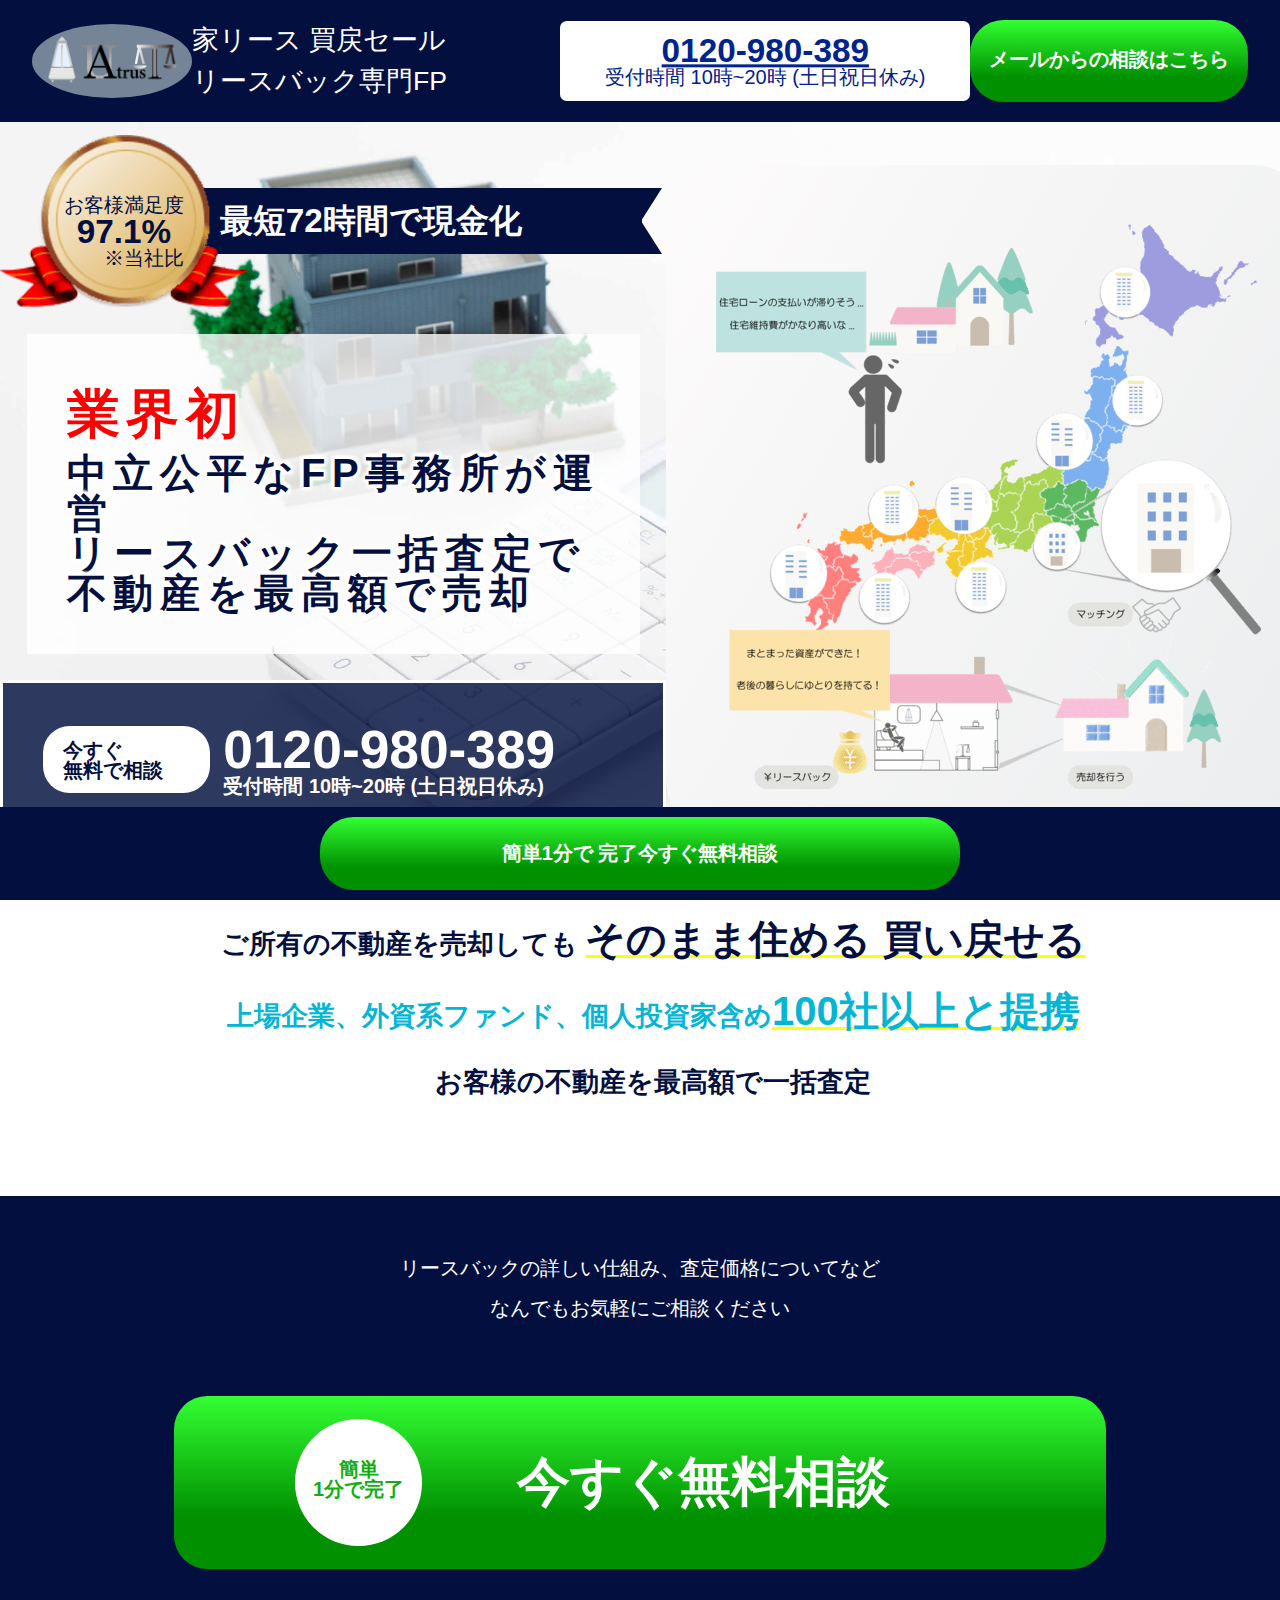
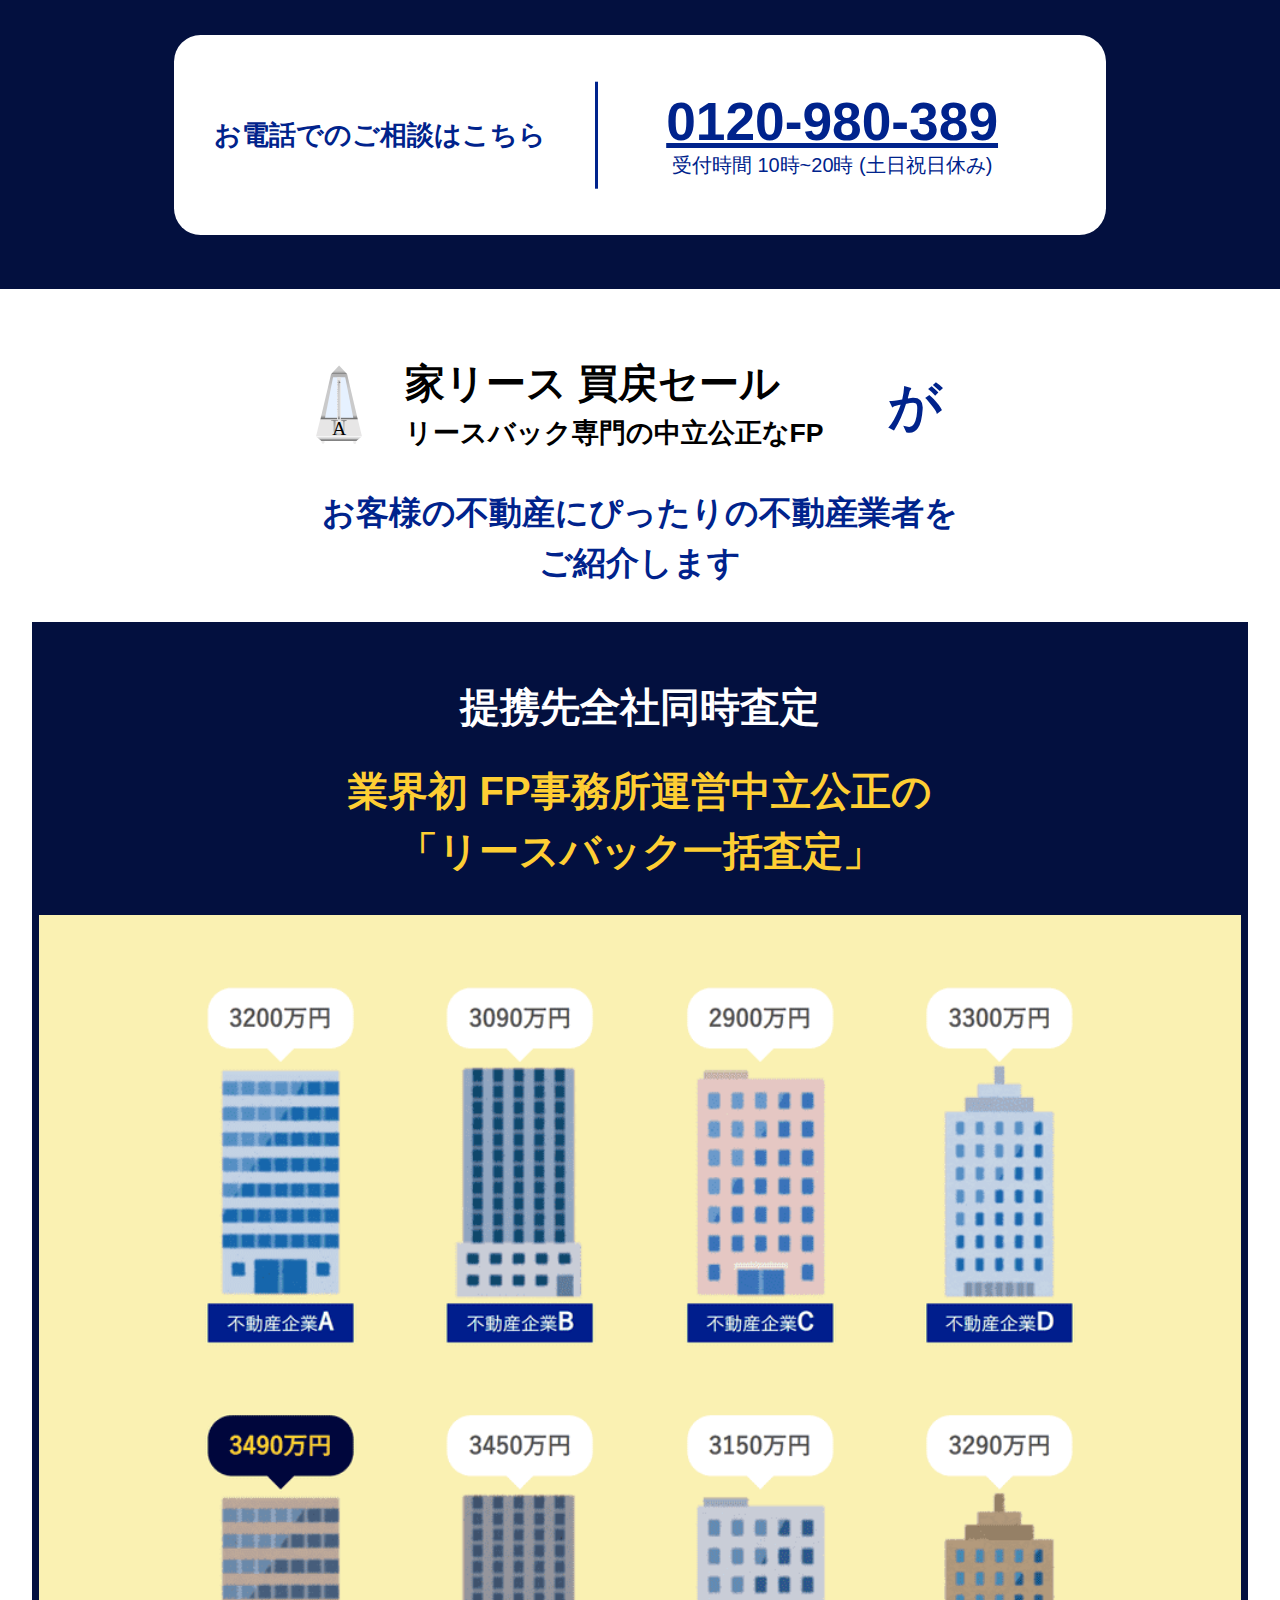
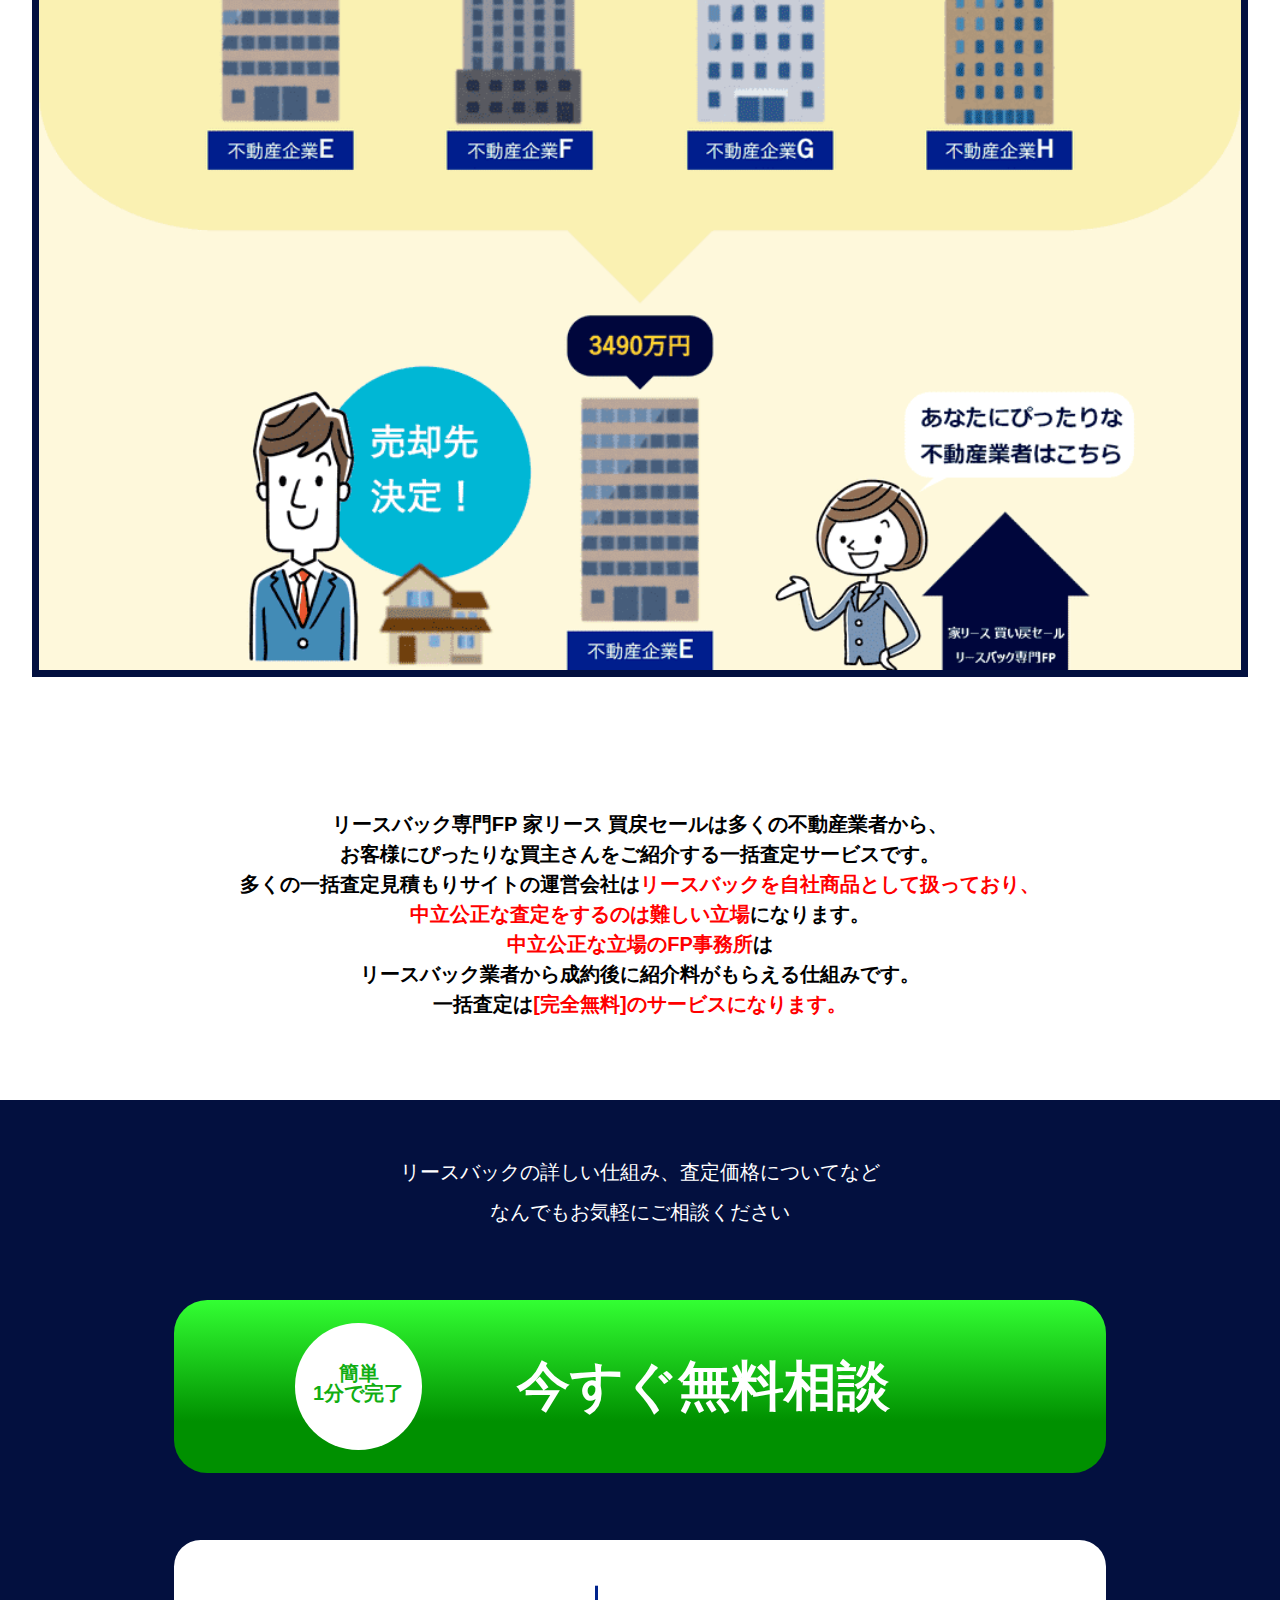
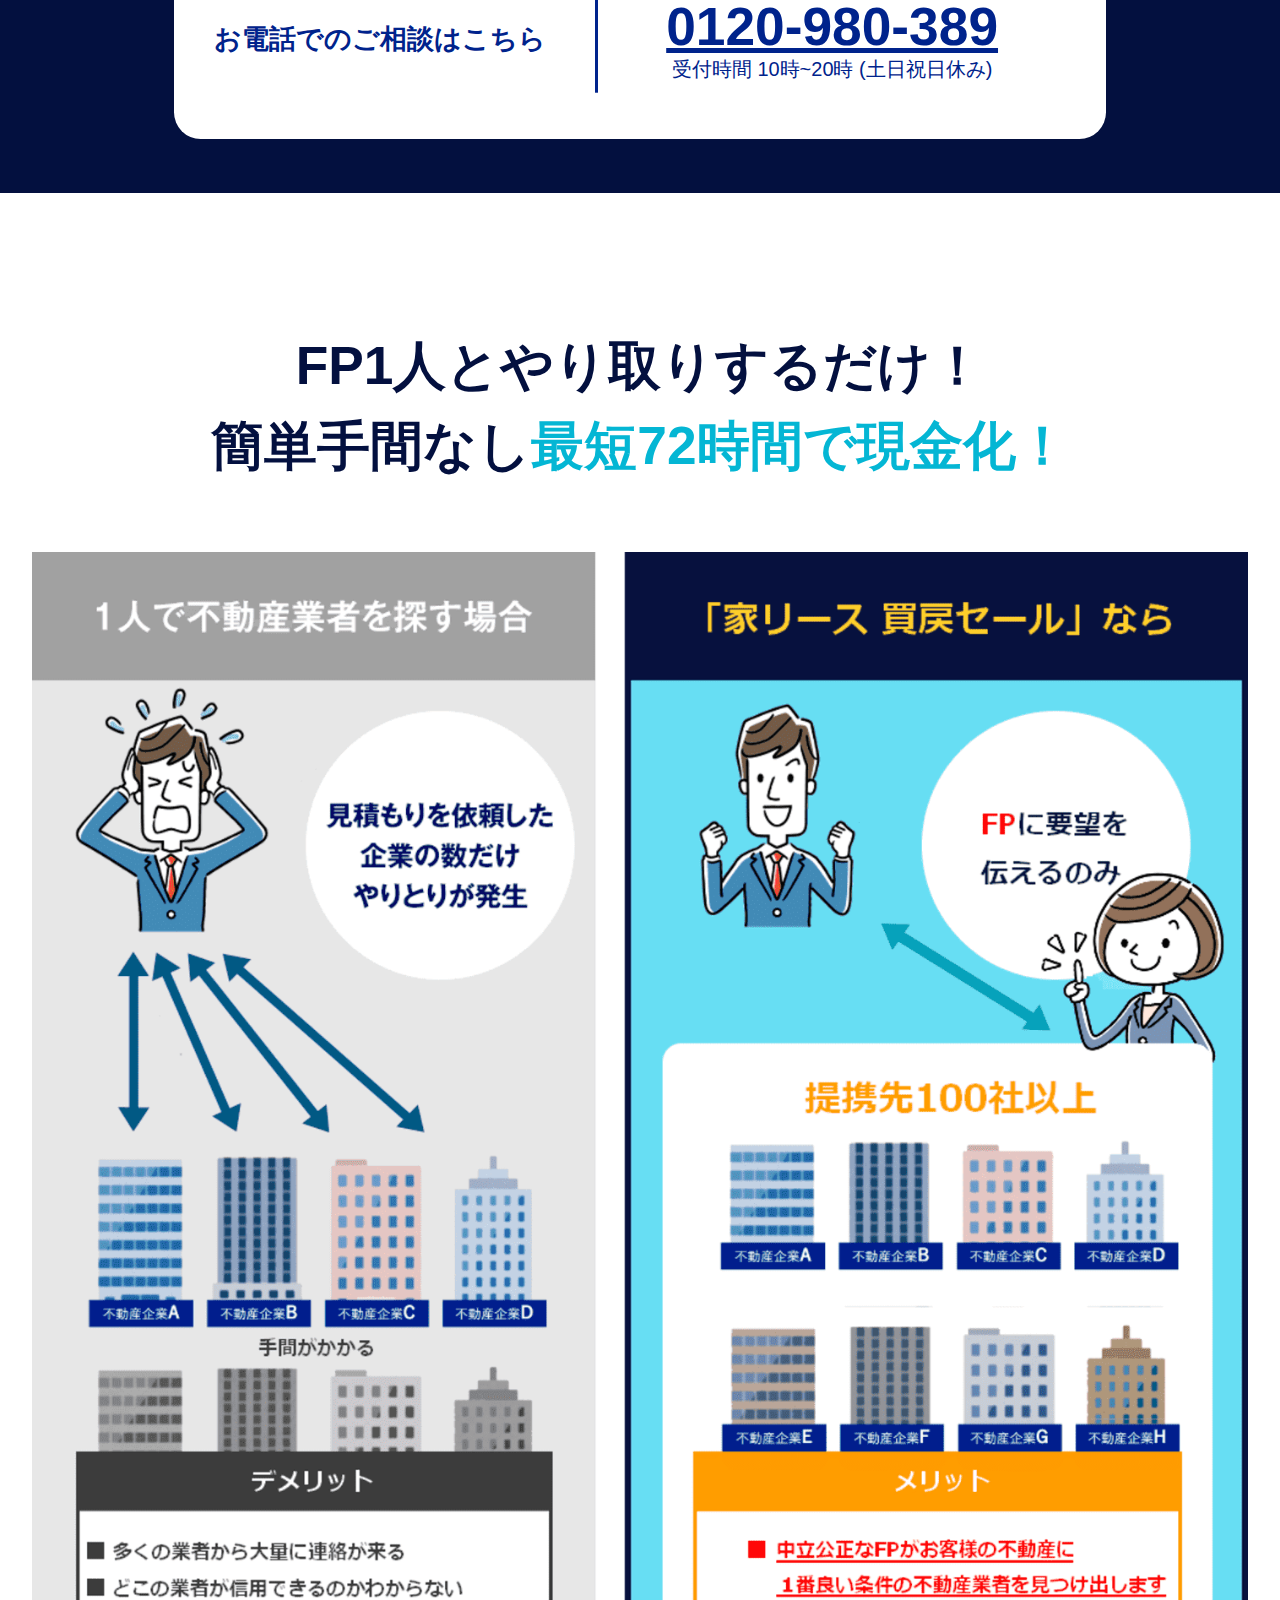
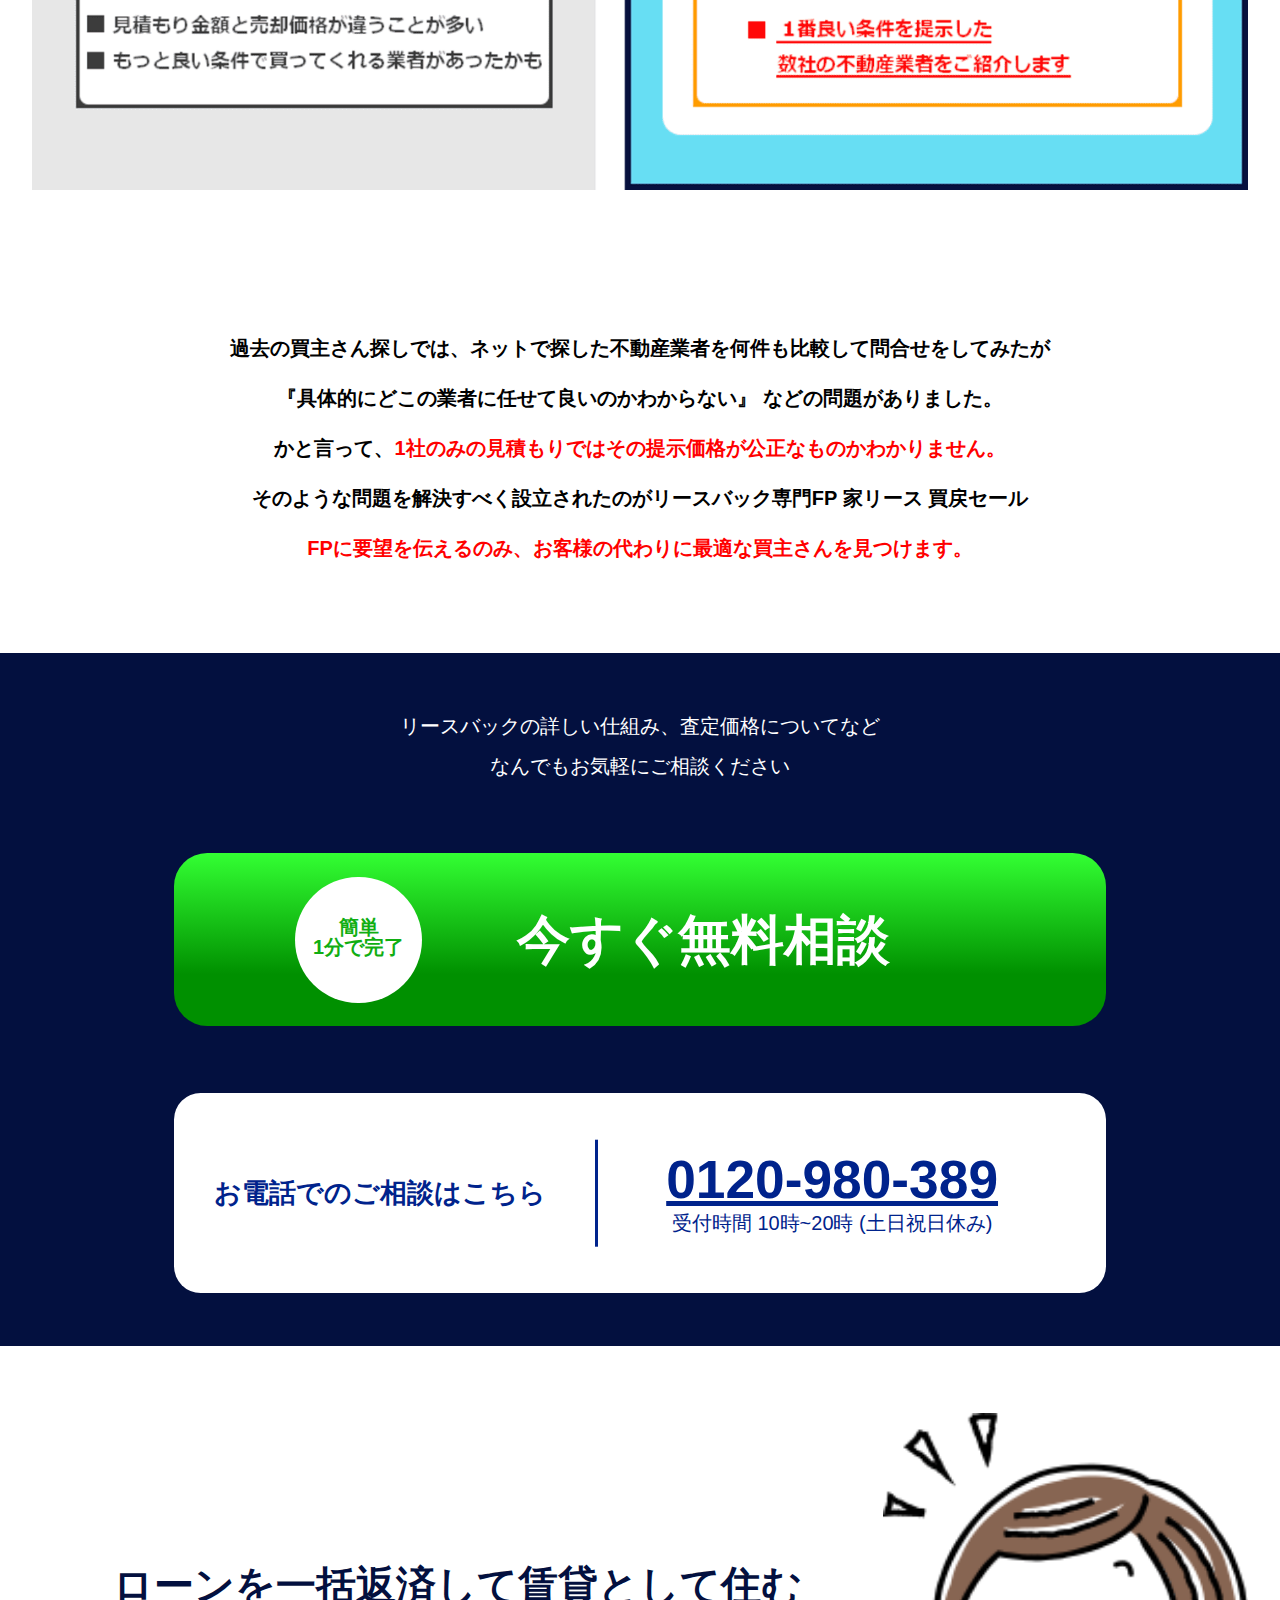
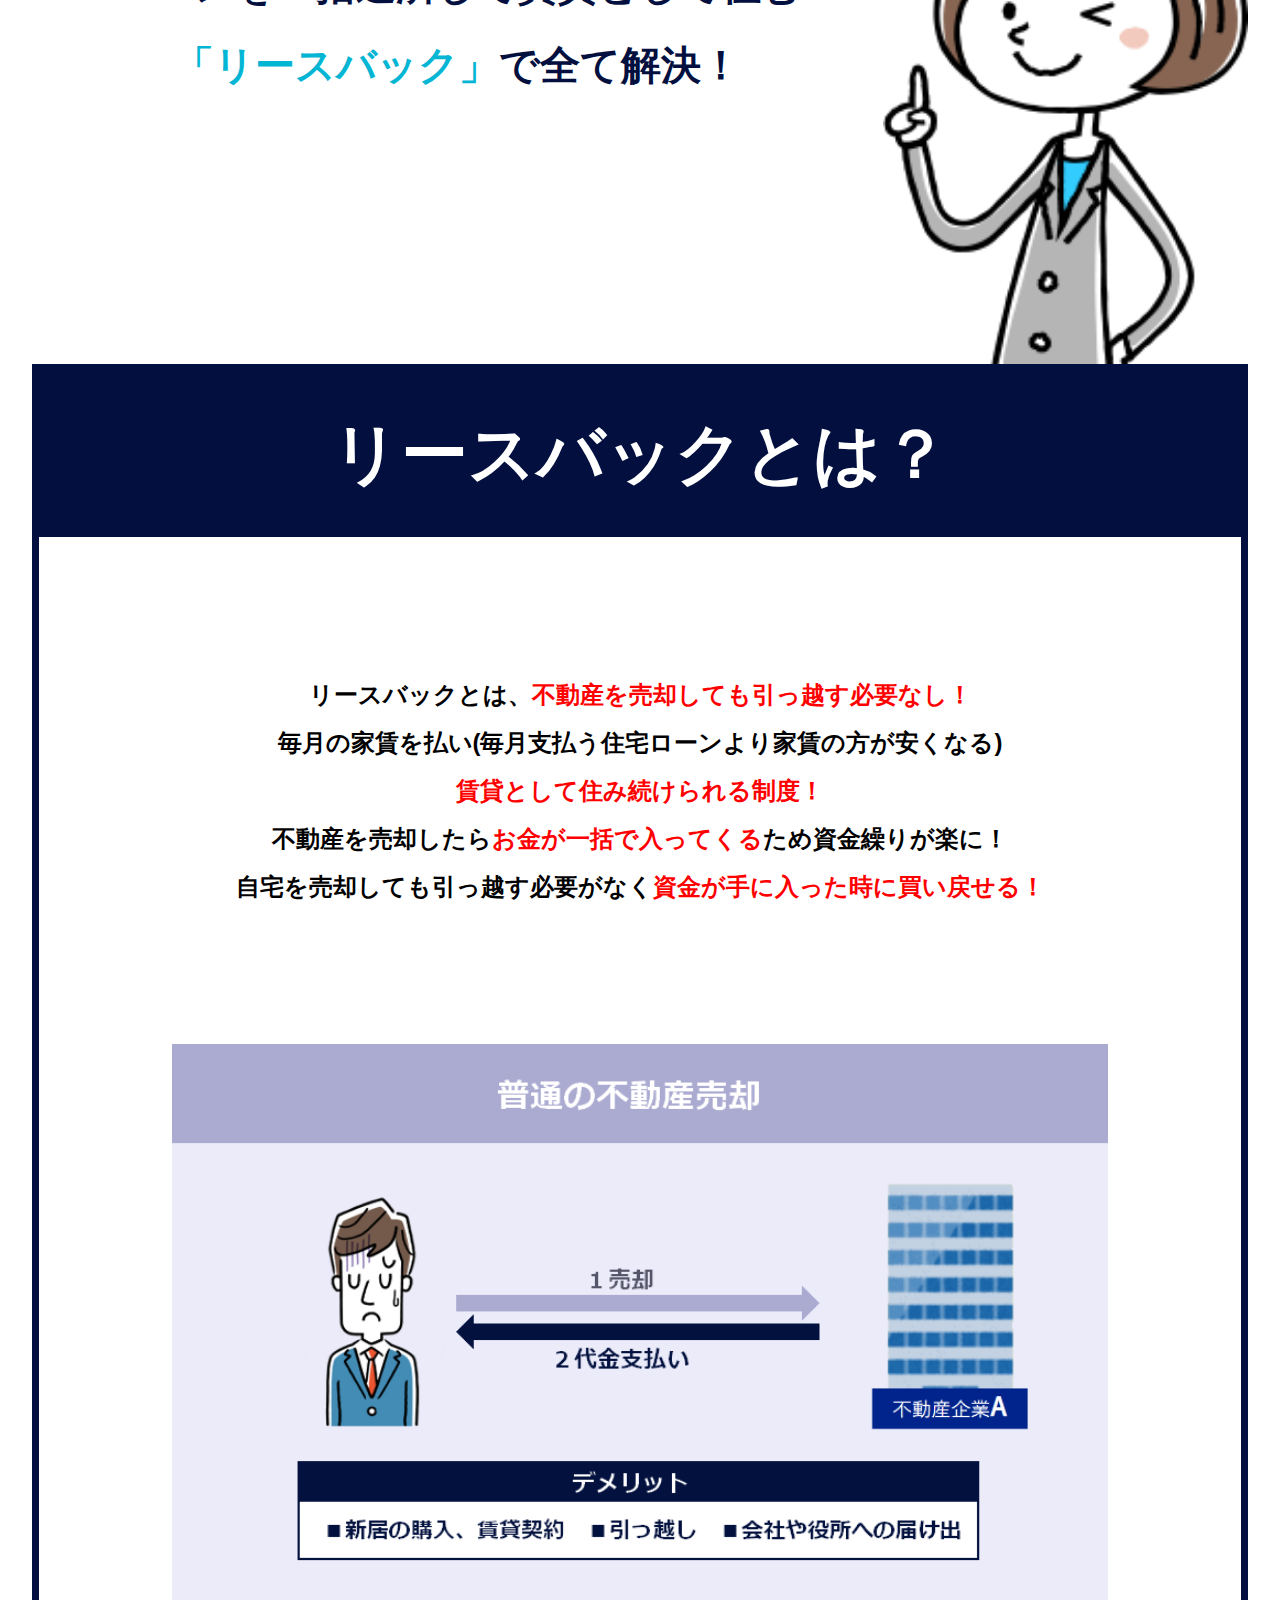
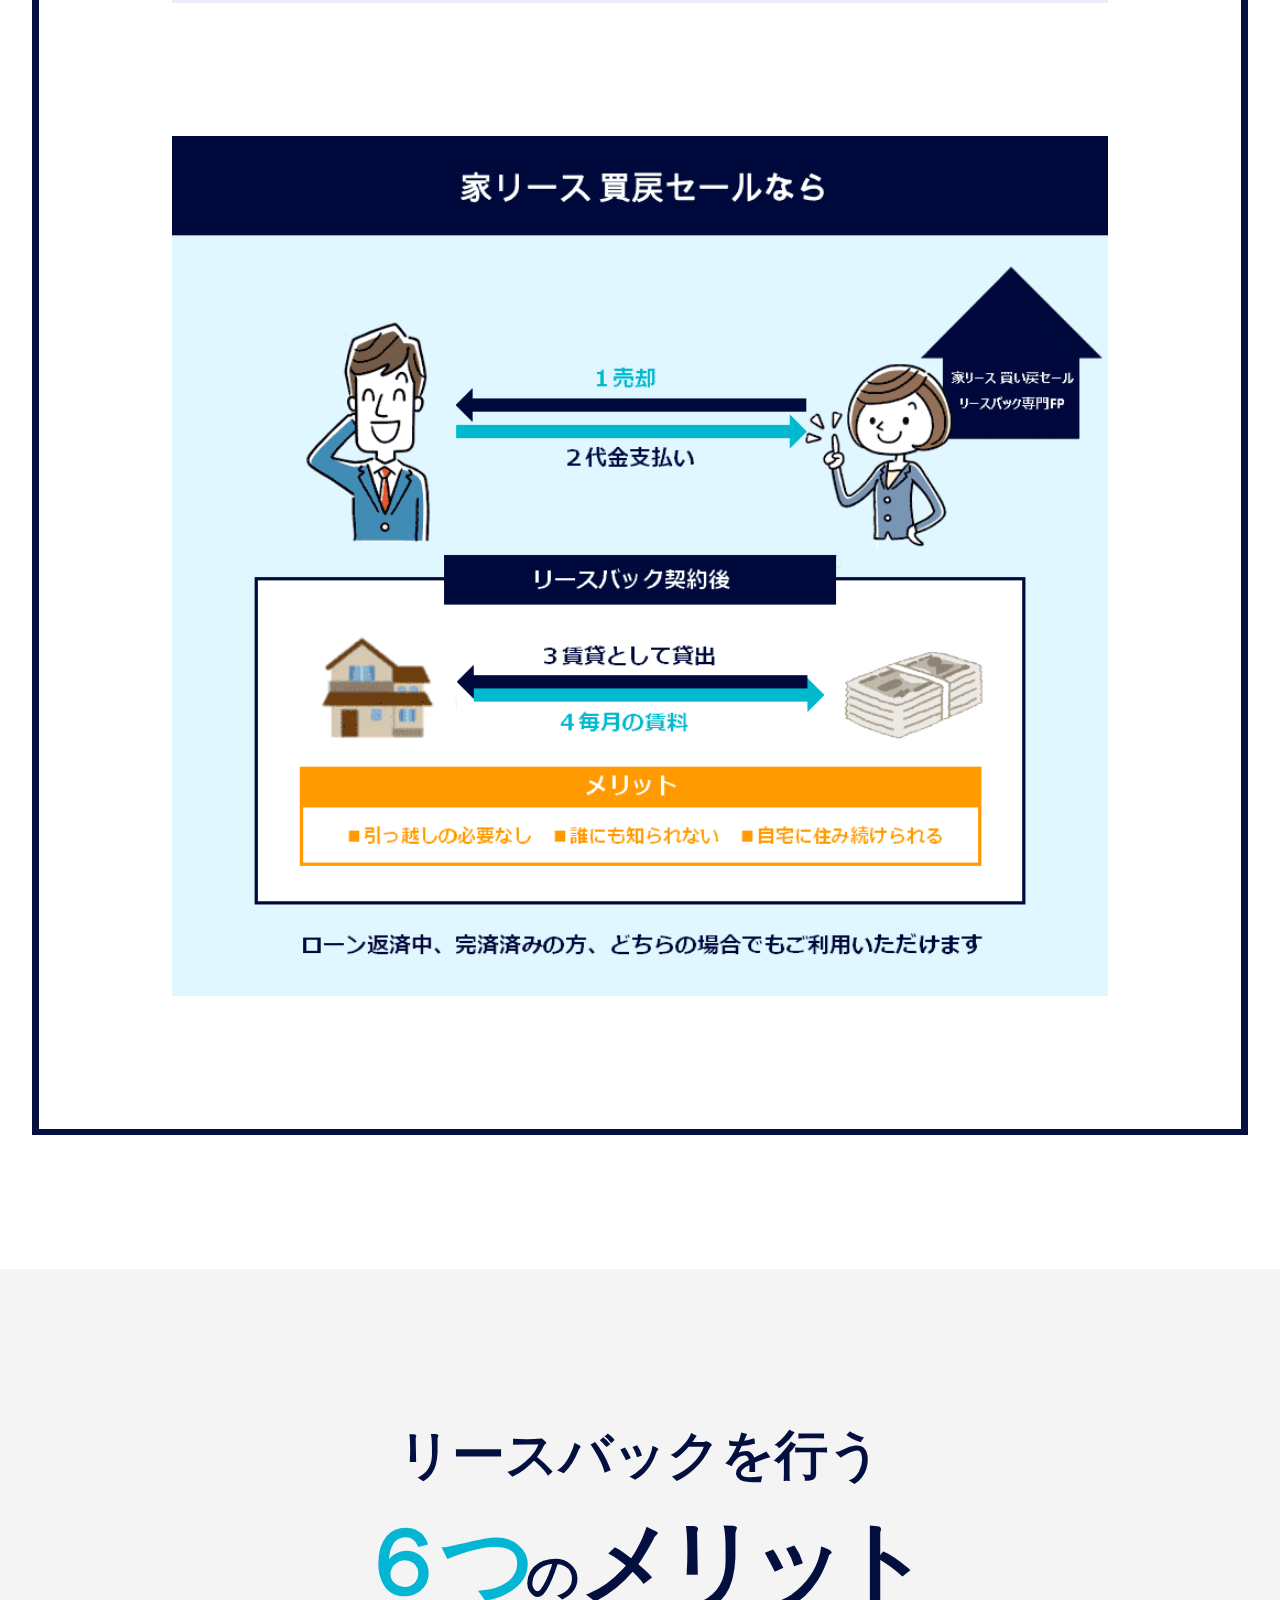
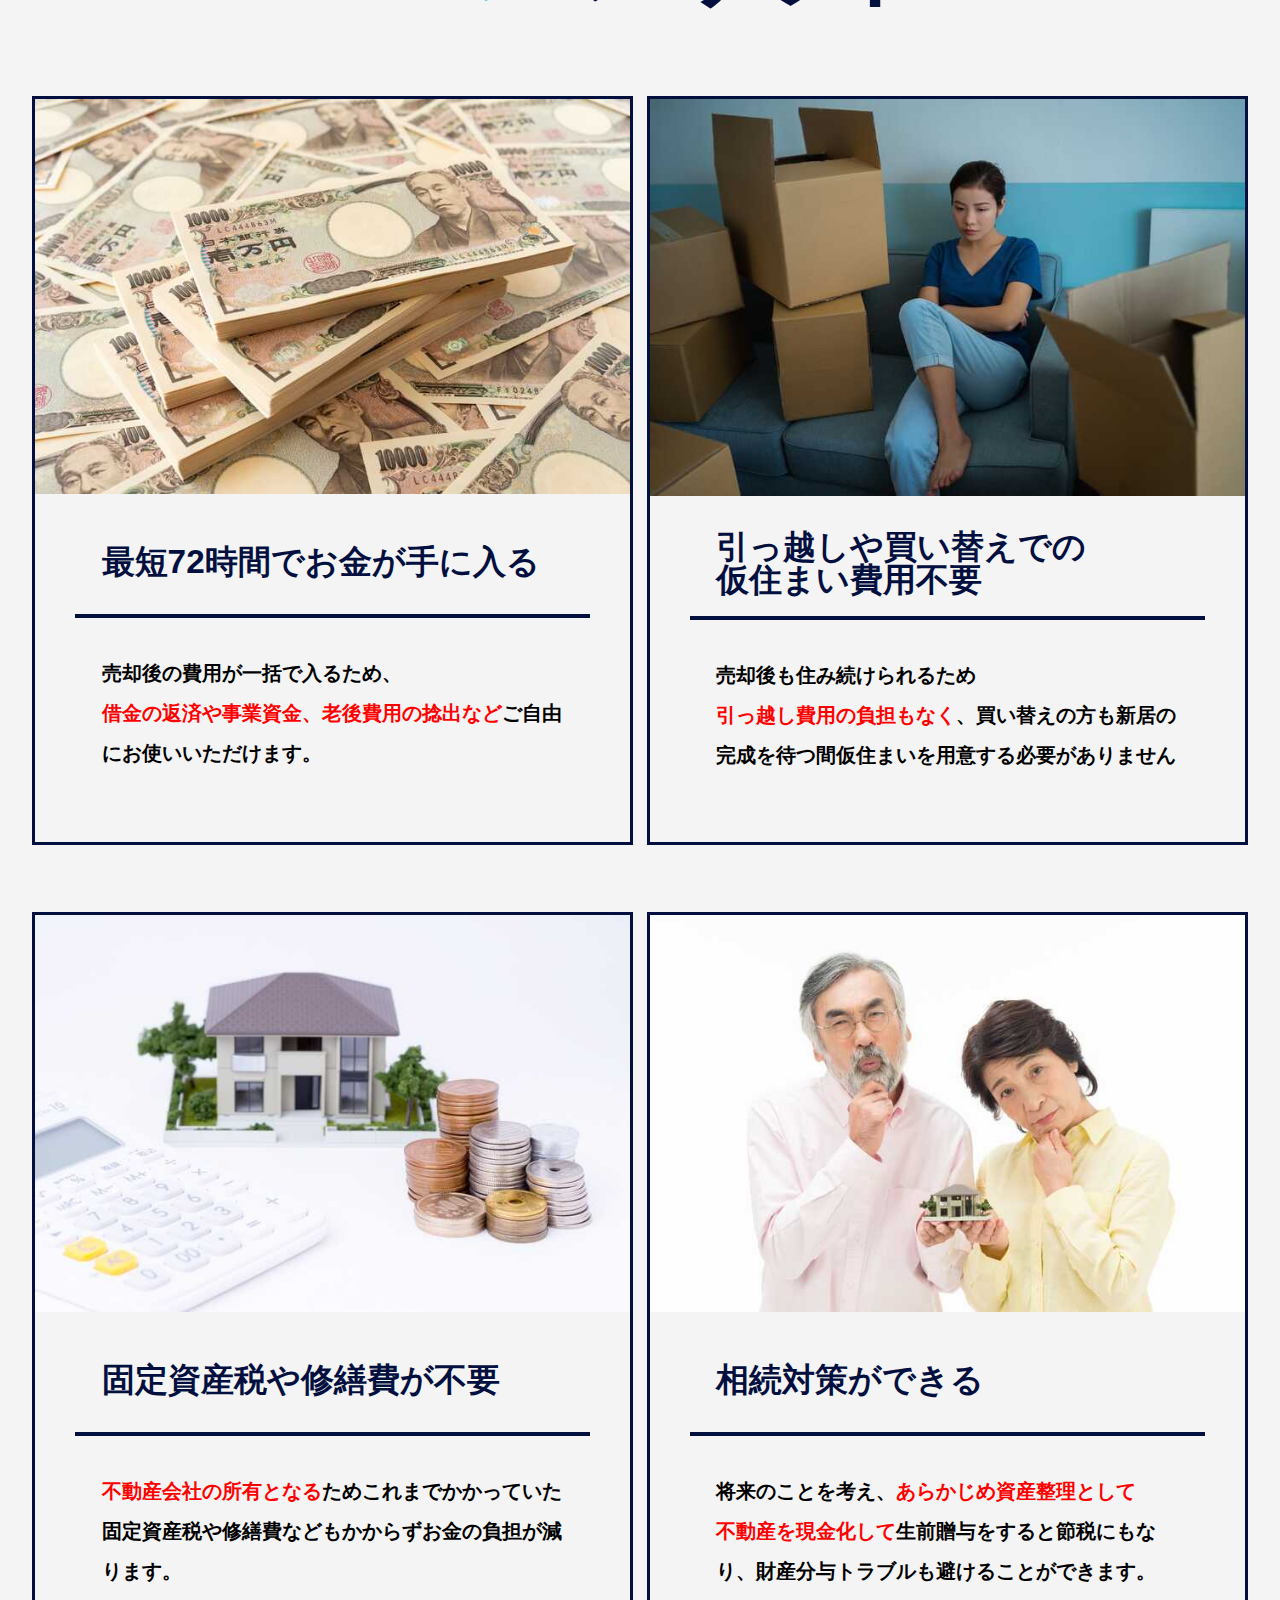
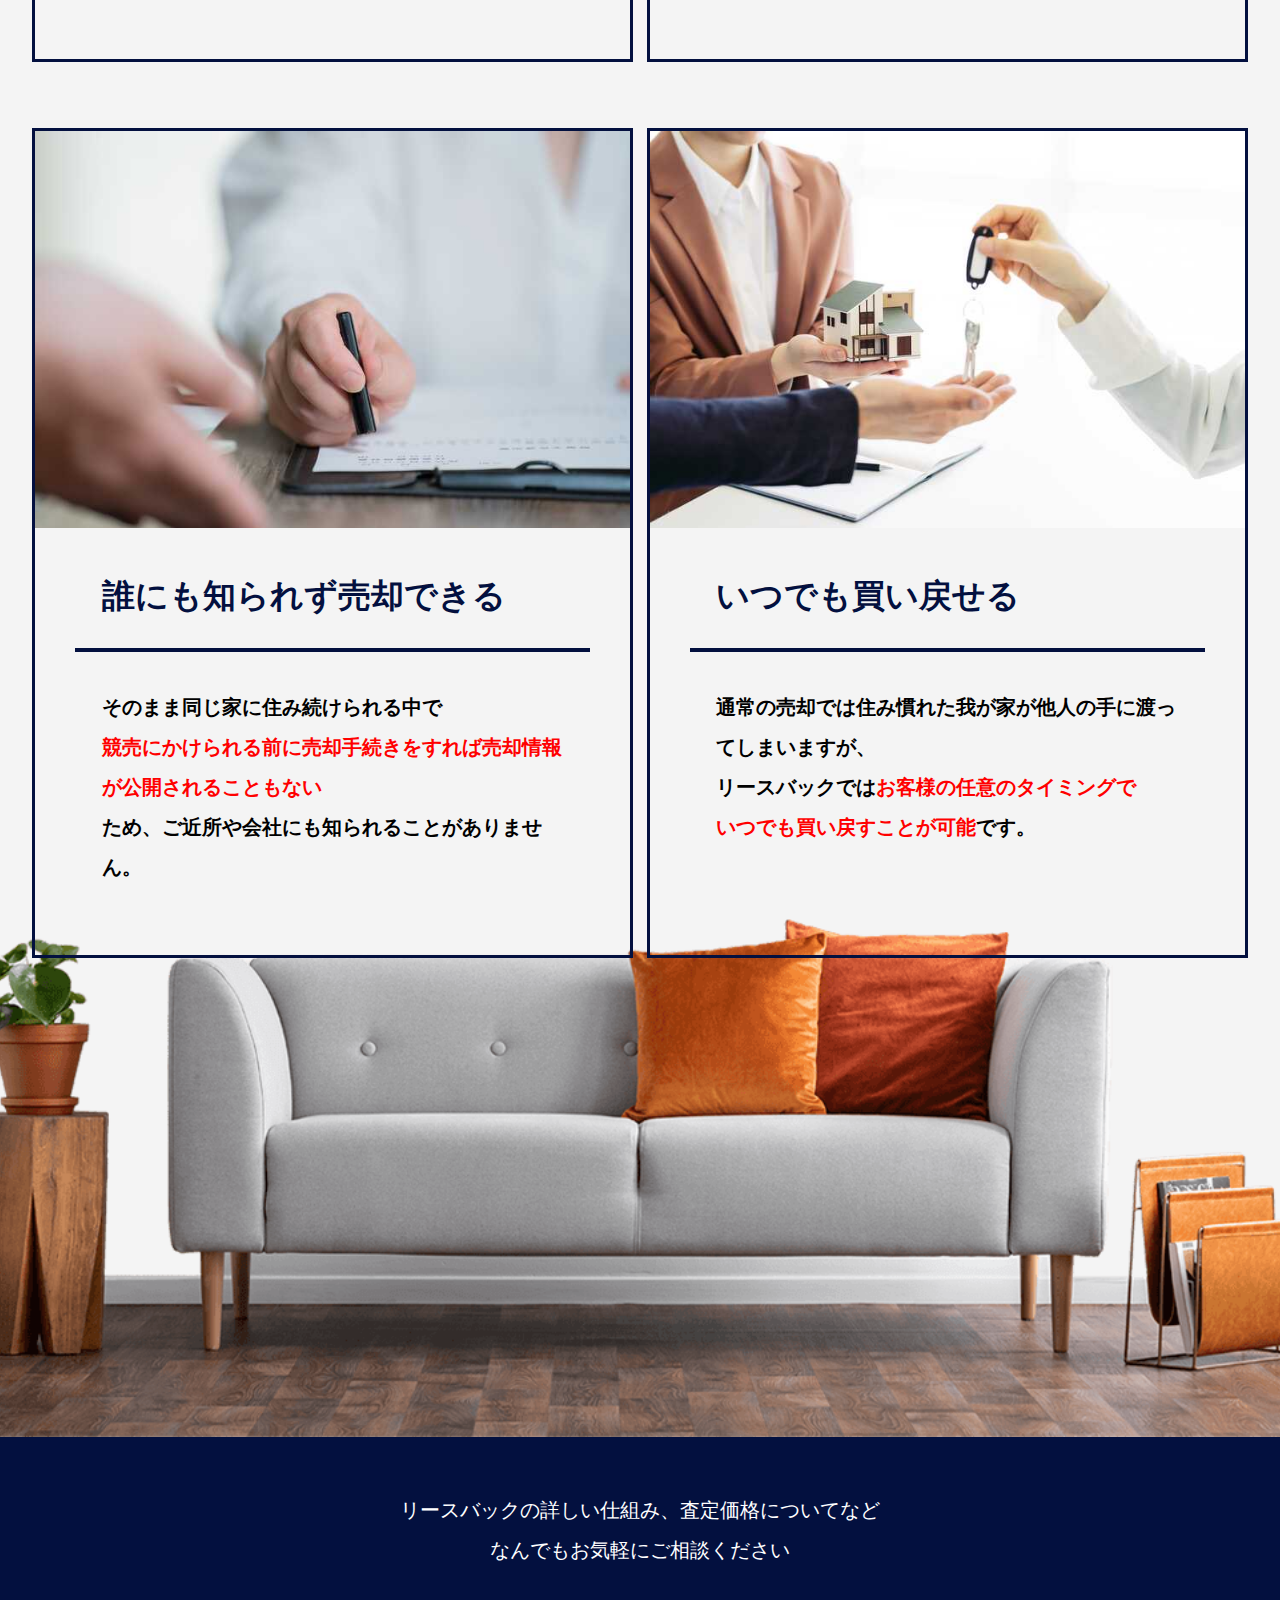
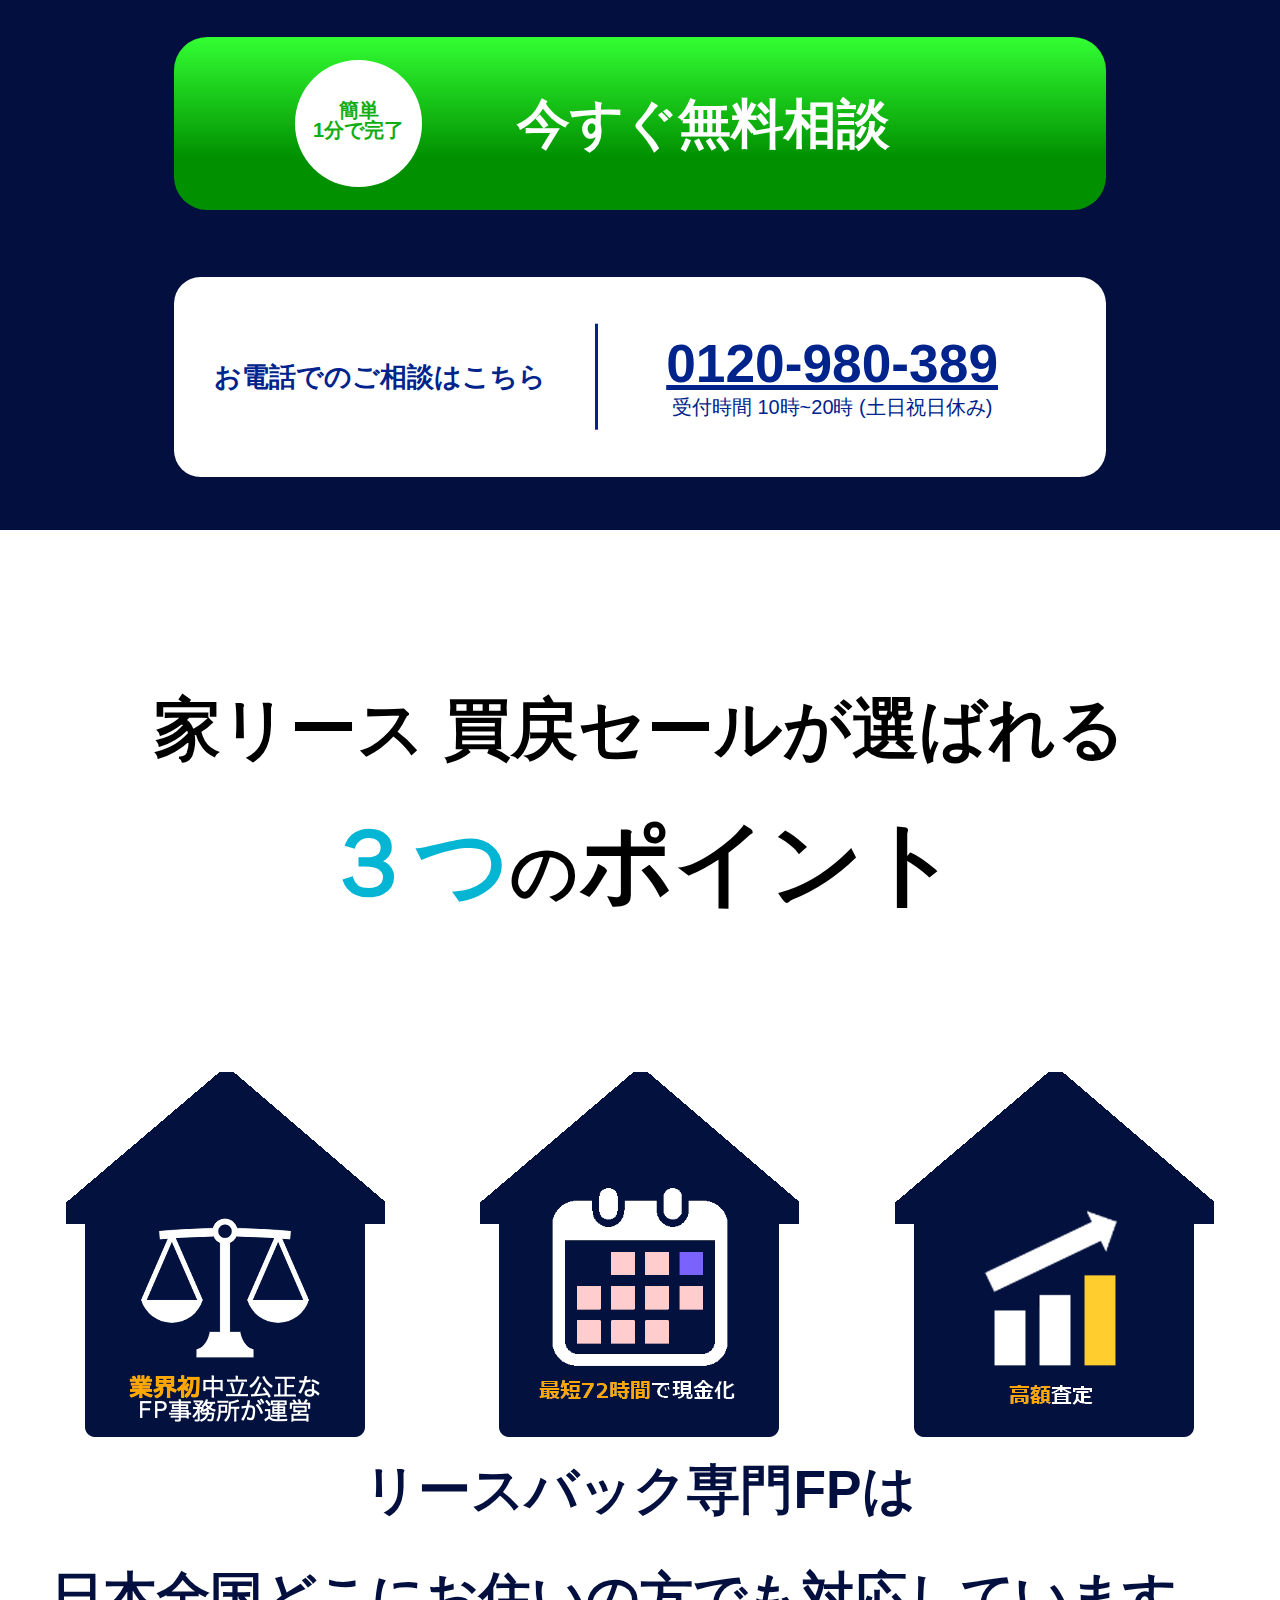
==== index.html @ b70754e3 "no message" ====
<!DOCTYPE html>
<html lang="ja">

<head>
  <meta http-equiv="X-UA-Compatible" content="IE=edge">
  <meta charset="utf-8">
  <meta name="viewport" content="width=device-width, initial-scale=1">
  <title>家リース 買戻セール - リースバック専門FP</title>
  <meta name="description" content="リースバック専門の中立公正なFP、売却してもそのまま住める、買い戻せる。一括査定で不動産を最高額で売却">
  <meta name="keywords" content="リースバック,不動産,買取">
  <meta name="format-detection" content="telephone=no">
  <!-- OGP -->
  <meta property="og:site_name" content="家リース 買戻セール - リースバック専門FP" />
  <meta property="og:description" content="リースバック専門の中立公正なFP、売却してもそのまま住める、買い戻せる。一括査定で不動産を最高額で売却" />
  <meta property="og:title" content="家リース 買戻セール - リースバック専門FP" />
  <meta property="og:type" content="website" />
  <meta property="og:locale" content="ja_JP" />
  <meta property="og:url" content="https://au-trust.co.jp/autrust-lp" />
  <meta property="og:image" content="https://au-trust.co.jp/autrust-lp/img/logo_title.svg" />
  <meta property="og:image:width" content="1200px" />
  <meta property="og:image:height" content="630px" />
  <meta property="fb:app_id" content="">
  <!-- / OGP -->

  <link href="https://fonts.googleapis.com/css?family=Noto+Sans+JP:900" rel="stylesheet">
  <link rel="stylesheet" href="assets/css/reset.css">
  <link rel="stylesheet" href="assets/css/style.css">
  <link rel="icon" href="img/icon.svg">
  <link rel="shortcut icon" href="apple-touch-icon.png">
  <link rel="apple-touch-icon" href="apple-touch-icon.png" sizes="180x180">
  <script src="https://sdk.form.run/js/v2/formrun.js"></script>


  <!-- Google Tag Manager -->
  <!-- Global site tag (gtag.js) - Google Analytics -->
  <!-- Facebook Pixel Code -->
  <!-- LINE Tag Base Code -->
</head>

<body>
  <header class="theme-color-02">
    <div class="header-frame">
      <div class="top-logo fz-20">
        <div class="img a">
          <picture>
            <source media="(max-width: 767px)" srcset="img/icon.svg">
            <img src="img/logo_title.png" alt="ヘッダーのロゴ">
          </picture>
        </div>
        <p class="b">家リース 買戻セール</p>
        <p class="c">リースバック専門FP</p>
      </div>
      <div class="tel fz-30">
        <div>
          <p class="a jost-bold fz-25">0120-980-389</p>
          <p class="b fz-15">受付時間 10時~20時 (土日祝日休み)</p>
        </div>
      </div>
      <div class="cont-btn">
        <a href="#contact"><span class="fz-15">メールからの相談はこちら</span></a>
      </div>
    </div>
  </header>
  <main>
    <div class="sec01-bg">
      <section class="sec01">
        <div class="sec01-title a">
          <div class="sec01-title-emb">
            <p class="a fz-15">お客様満足度<br>
              <span class="jost-bold fz-25">97.1%</span></p>
            <p class="b fz-15">※当社比</p>
          </div>
          <h1 class="theme-color-02 fz-25">最短72時間で現金化</h1>
        </div>
        <div class="b fz-30">
          <p><span class="fz-40">業界初</span><br>中立公平なFP事務所が運営<br>リースバック一括査定で<br>不動産を最高額で売却</p>
        </div>
        <div class="img c">
          <img src="img/main_image.png" alt="画像1">
        </div>
        <div class="sec01-tel d">
          <p class="a fz-15">今すぐ<br>無料で相談</p>
          <p class="b jost-bold fz-40">0120-980-389</p>
          <p class="c fz-15">受付時間 10時~20時 (土日祝日休み)</p>
        </div>
      </section>
    </div>
    <!--セクションの繰り返し-->
    <section class="sec02">
      <div class="sec02-cont-01 fz-20">
        <p>ご所有の不動産を売却しても <span>そのまま住める 買い戻せる</span></p>
        <p>上場企業、外資系ファンド、個人投資家含め<span>100社以上と提携</span></p>
        <p>お客様の不動産を最高額で一括査定</p>
      </div>
      <div class="theme-color-02 sec02-cont-02 fz-15">
        <p>リースバックの詳しい仕組み、査定価格についてなど<br>なんでもお気軽にご相談ください</p>
        <div>
          <a href="#contact"><span class="fz-15">簡単<br>1分で完了</span><span class="fz-40">今すぐ無料相談</span></a>
        </div>
        <div class="sec02-tel">
          <p class="a fz-20">お電話での<span>ご相談はこちら</span></p>
          <p class="b jost-bold fz-40">0120-980-389</p>
          <p class="c fz-15">受付時間 10時~20時 (土日祝日休み)</p>
        </div>
      </div>
      <div class="sec02-cont-03">
        <h2>
          <img class="middle_logo a" src="img/icon.svg" alt="autrustロゴ">

          <span class="b fz-30">家リース 買戻セール</span>
          <span class="c fz-20">リースバック専門の中立公正なFP</span><span class="d fz-40">が</span>
        </h2>
        <p class="fz-25">お客様の不動産にぴったりの不動産業者を<br>ご紹介します</p>
        <div class="sec02-cont-03-compe fz-30">
          <h3>提携先全社同時査定</h3>
          <p>業界初 FP事務所運営中立公正の<br>「リースバック一括査定」</p>
          <img src="img/compe.png" alt="">
        </div>
        <div class="sec02-cont-03-end">
          <p class="fz-15">
            リースバック専門FP 家リース 買戻セールは<span>多くの不動産業者から、</span><br>
            お客様にぴったりな買主さんをご紹介する一括査定サービスです。<br>
            多くの一括査定見積もりサイトの運営会社は<span class="red">リースバックを自社商品として扱っており、</span><br>
            <span class="red">中立公正な査定をするのは難しい立場</span>になります。<br>
            <span class="red">中立公正な立場のFP事務所</span>は<br>リースバック業者から成約後に紹介料がもらえる仕組みです。<br>
            一括査定は<span class="red">[完全無料]のサービスになります。</span></p>
        </div>
        <div class="theme-color-02 sec02-cont-02 fz-15">
          <p>リースバックの詳しい仕組み、査定価格についてなど<br>なんでもお気軽にご相談ください</p>
          <div>
            <a href="#contact">
              <span class="fz-15">簡単<br>1分で完了</span><span class="fz-40">今すぐ無料相談</span>
            </a>
          </div>
          <div class="sec02-tel">
            <p class="a fz-20">お電話での<span>ご相談はこちら</span></p>
            <p class="b jost-bold fz-40">0120-980-389</p>
            <p class="c fz-15">受付時間 10時~20時 (土日祝日休み)</p>
          </div>
        </div>
      </div>
    </section>
    <!--繰り返しここまで-->
    <section class="sec03">
      <div>
        <h2 class="sec03-title">FP1人とやり取りするだけ！<br>
          簡単手間なし<span>最短72時間で現金化！</span></h2>
        <img src="img/concierge.png" alt="">
        <div class="sec03-cont-01-end">
          <p>過去の買主さん探しでは、ネットで探した不動産業者を何件も比較して<span>問合せをしてみたが</span><br>
            <span>『具体的にどこの業者に任せて良いのかわからない』</span>
            <span>などの問題がありました。</span></p>
          <p>かと言って、<span class="red">1社のみの見積もりでは</span><span class="red">その提示価格が公正なものかわかりません。</span></p>
          <p>そのような問題を解決すべく設立されたのが<span>リースバック専門FP 家リース 買戻セール</span><br>
            <span class="red">FPに要望を伝えるのみ、</span><span class="red">お客様の代わりに最適な買主さんを見つけます。</span></p>
        </div>
      </div>
      <div class="theme-color-02 sec02-cont-02 fz-15">
        <p>リースバックの詳しい仕組み、査定価格についてなど<br>なんでもお気軽にご相談ください</p>
        <div>
          <a href="#contact"><span class="fz-15">簡単<br>1分で完了</span><span class="fz-40">今すぐ無料相談</span></a>
        </div>
        <div class="sec02-tel">
          <p class="a fz-20">お電話での<span>ご相談はこちら</span></p>
          <p class="b jost-bold fz-40">0120-980-389</p>
          <p class="c fz-15">受付時間 10時~20時 (土日祝日休み)</p>
        </div>
      </div>
    </section>
    <section class="sec04">
      <div class="sec04-cont-01">
        <h2 class="sec04-title fz-30">ローンを一括返済して<span>賃貸として住む</span><br><span
            class="blue">「リースバック」</span><span>で全て解決！</span>
        </h2><img src="img/kaiketsu_title_woman.png" alt="">
      </div>
      <div class="sec04-cont-02">
        <h2>リースバックとは？</h2>
        <div>
          <p>リースバックとは、<span class="red">不動産を売却しても引っ越す必要なし！</span></p>
          <p>毎月の家賃を払い<span>(毎月支払う住宅ローンより家賃の方が安くなる)</span><br><span class="red">賃貸として住み続けられる制度！</span></p>
          <p>不動産を売却したら<span class="red">お金が一括で入ってくる</span><span>ため資金繰りが楽に！</span></p>
          <p>自宅を売却しても引っ越す必要がなく<span class="red">資金が手に入った時に買い戻せる！</span></p>
          <img src="img/model_demerit.png" alt="">
          <img src="img/model_merit.png" alt="">
        </div>
      </div>
      <div class="sec04-cont-03">
        <h2>リースバックを行う<br>
          <span>６つ</span>の<span>メリット</span></h2>
        <div class="sec04-cont-03-list">
          <div>
            <img src="img/merit01.jpg" alt="">
            <h3>最短72時間で<span>お金が手に入る</span></h3>
            <p class="fz-15">売却後の費用が一括で入るため、<span>借金の返済や事業資金、</span><span>老後費用の捻出など</span>ご自由にお使いいただけます。</p>
          </div>
          <div>
            <img src="img/merit02.jpg" alt="">
            <h3>引っ越しや買い替えでの<br>仮住まい費用不要</h3>
            <p class="fz-15">売却後も住み続けられるため<span>引っ越し費用の負担もなく</span>、買い替えの方も新居の完成を待つ間仮住まいを用意する必要がありません</p>
          </div>
          <div>
            <img src="img/merit03.jpg" alt="">
            <h3>固定資産税や修繕費が不要</h3>
            <p class="fz-15"><span>不動産会社の所有となる</span>ためこれまでかかっていた固定資産税や修繕費などもかからずお金の負担が減ります。</p>
          </div>
          <div>
            <img src="img/merit04.jpg" alt="">
            <h3>相続対策ができる</h3>
            <p class="fz-15">将来のことを考え、<span>あらかじめ資産整理として</span><span>不動産を現金化して</span>生前贈与をすると節税にもなり、財産分与トラブルも避けることができます。
            </p>
          </div>
          <div>
            <img src="img/merit05.jpg" alt="">
            <h3>誰にも知られず売却できる</h3>
            <p class="fz-15">そのまま同じ家に住み続けられる中で<span>競売にかけられる前に売却手続きをすれば売却情報が公開されることもない</span>ため、ご近所や会社にも知られることがありません。
            </p>
          </div>
          <div>
            <img src="img/merit06.jpg" alt="">
            <h3>いつでも買い戻せる</h3>
            <p class="fz-15">
              通常の売却では住み慣れた我が家が他人の手に渡ってしまいますが、<br>リースバックでは<span>お客様の任意のタイミングで</span><span>いつでも買い戻すことが可能</span>です。</p>
          </div>
        </div>
      </div>
      <div class="theme-color-02 sec02-cont-02 fz-15">
        <p>リースバックの詳しい仕組み、査定価格についてなど<br>なんでもお気軽にご相談ください</p>
        <div>
          <a href="#contact"><span class="fz-15">簡単<br>1分で完了</span><span class="fz-40">今すぐ無料相談</span></a>
        </div>
        <div class="sec02-tel">
          <p class="a fz-20">お電話での<span>ご相談はこちら</span></p>
          <p class="b jost-bold fz-40">0120-980-389</p>
          <p class="c fz-15">受付時間 10時~20時 (土日祝日休み)</p>
        </div>
      </div>
    </section>
    <section class="sec05">
      <div class="sec05-cont-01">
        <h2>家リース 買戻セールが選ばれる<br><span>３つ</span>の<span>ポイント</span></h2>
        <div class="sec05-cont-01-point">
          <img src="img/point01.png" alt="">
          <img src="img/point02.png" alt="">
          <img src="img/point03.png" alt="">
        </div>
        <div class="sec05-cont-01-p">
          <p>リースバック専門FPは<span>日本全国どこにお住いの方でも対応しています。</span><br>
            また、最短72時間で高額現金化が可能のため、<br>
            借金の取り立てに困っている<br>
            といった場合にもご利用いただけます。</p>
        </div>
      </div>
      <div class="sec05-cont-02">
        <h2>お客様のお声</h2>
        <div>
          <div class="sec05-cont-02-customer">
            <div>
              <p>40代</p>
              <p>女性</p>
              <p>ローンの返済</p>
              <p>資金調達</p>
            </div>
            <div>
              <img class="a" src="img/customer-01.png" alt="お客様の写真①">
              <a class="b" href="assets/pdf/お客様のお声①.pdf"><img class="a" src="img/customer01.png" alt="お客様のお声pdf①"></a>
              <p class="c">住宅ローンを滞納してしまい、債権者から任意売却を進められました。
                しかし子供が高校卒業するまでは、引越ししたくないので、どうしたらいいのか途方に暮れていました。
                しかしＡＵトラストさんが相談に乗ってくださったおかげで、
                とてもスムーズに問題を解決することができました。</p>
            </div>
          </div>
          <div class="sec05-cont-02-customer">
            <div>
              <p>50代</p>
              <p>男性</p>
              <p>ローンの返済</p>
            </div>
            <div>
              <img class="a" src="img/customer-02.png" alt="お客様の写真②">
              <a class="b" href="assets/pdf/お客様のお声②.pdf"><img class="a" src="img/customer02.png" alt="お客様のお声pdf②"></a>
              <p class="c">
                困っている所、助けて頂き本当に助かりました<br>親切に対応して頂き、話もわかりやすく<br>とどこおりなく任意売却完了を迎える事が出来ました。加藤さんには、本当に感謝しております。大変、お世話になりました。ありがとうございました。
              </p>
            </div>
          </div>
          <div class="sec05-cont-02-customer">
            <div>
              <p>50代</p>
              <p>男性</p>
              <p>資金調達</p>
            </div>
            <div>
              <img class="a" src="img/customer-03.png" alt="お客様の写真③">
              <a class="b" href="assets/pdf/お客様のお声③.pdf"><img class="a" src="img/customer03.png" alt="お客様のお声pdf③"></a>
              <p class="c">家族で住んでいますが、仕事で資金が必要なため、3年後に買い戻すという事でリースバックを利用しました。約３ヶ月延長してしまいましたが、無事買戻しができ、感謝しております。</p>
            </div>
          </div>
          <div class="sec05-cont-02-customer">
            <div>
              <p>60代</p>
              <p>男性</p>
              <p>ローンの返済</p>
            </div>
            <div>
              <img class="a" src="img/customer-04.png" alt="お客様の写真④">
              <a class="b" href="assets/pdf/お客様のお声④.pdf"><img class="a" src="img/customer04.png" alt="お客様のお声pdf④"></a>
              <p class="c">
                ローンの支払いで悩んでいる時、ネットでＡＵトラストの事を知り、相談しました。<br>
                精神的に非常に楽になり、その後も電話でいろいろ相談させて頂き大変助かりました。本当にありがとうございました。
              </p>
            </div>
          </div>
        </div>
        <div>
          <h2>感謝の手紙を多数<br>いただいております！</h2>
          <img src="img/letter.jpg" alt="">
        </div>
      </div>
      <div class="theme-color-02 sec02-cont-02 fz-15">
        <p>リースバックの詳しい仕組み、査定価格についてなど<br>なんでもお気軽にご相談ください</p>
        <div>
          <a href="#contact"><span class="fz-15">簡単<br>1分で完了</span><span class="fz-40">今すぐ無料相談</span></a>
        </div>
        <div class="sec02-tel">
          <p class="a fz-20">お電話での<span>ご相談はこちら</span></p>
          <p class="b jost-bold fz-40">0120-980-389</p>
          <p class="c fz-15">受付時間 10時~20時 (土日祝日休み)</p>
        </div>
      </div>
    </section>
    <section class="sec06">
      <div class="sec06_cont_01">
        <h2>サービスの流れ</h2>
        <div class="sec06_cont_01_list">
          <div class="sec06_cont_01_list_item">
            <p>ステップ 01</p>
            <div>
              <h3 class="fz-20">お問い合わせ</h3>
              <p class="fz-15">お電話または<span>メールフォームで</span><span>お問い合わせください。</span><br>FPがリースバックについて詳しくご説明させていただきます。</p>
            </div>
            <img src="img/service-01.jpg" alt="">
          </div>
          <div class="sec06_cont_01_list_item">
            <p>ステップ 02</p>
            <div>
              <h3 class="fz-20">面談</h3>
              <p class="fz-15">お電話にてFPが詳しいご希望や、不動産の情報をお伺いします。</p>
            </div>
            <img src="img/service-02.jpg" alt="">
          </div>
          <div class="sec06_cont_01_list_item">
            <p>ステップ 03</p>
            <div>
              <h3 class="fz-20">物件の査定/<span>条件提示</span></h3>
              <p class="fz-15">家リース 買戻セール提携業者があなたの物件を同時査定、<br>あなたの物件を1番良い条件で買い取ってくれる買主さんをご紹介します</p>
            </div>
            <img src="img/service-03.jpg" alt="">
          </div>
          <div class="sec06_cont_01_list_item">
            <p>ステップ 04</p>
            <div>
              <h3 class="fz-20">不動産売買契約/<span>賃貸契約</span></h3>
              <p class="fz-15">契約内容にご納得いただけましたら、<br>賃貸の契約を結ばせていただき、賃料を支払いながらの生活がスタートします。</p>
            </div>
            <img src="img/service-04.jpg" alt="">
          </div>
          <div class="sec06_cont_01_list_item">
            <p>ステップ 05</p>
            <div>
              <h3 class="fz-20">契約後のサポート</h3>
              <p class="fz-15">法律の専門家とも提携しており、<br>借金などお金に関するお悩みを持つ方への弁護士紹介なども行なっています</p>
            </div>
            <img src="img/service-05.jpg" alt="">
          </div>
          <div>
            <p><span>最短72時間</span>で買取代金をお支払いします</p>
          </div>
        </div>
      </div>
      <div class="sec06_cont_02">
        <h2>良くある質問</h2>
        <div>
          <div class="sec06_cont_02_item">
            <p>Q</p>
            <h3>査定にお金はかかりますか？</h3>
            <p>答</p>
            <p>無料で査定させていただきます</p>
          </div>
          <div class="sec06_cont_02_item">
            <p>Q</p>
            <h3>名義人以外でも手続きできますか？</h3>
            <p>答</p>
            <p>名義人の同意があればお手続きいただけます</p>
          </div>
          <div class="sec06_cont_02_item">
            <p>Q</p>
            <h3>古い物件でも大丈夫ですか？</h3>
            <p>答</p>
            <p>大丈夫です。まずは一度ご相談ください</p>
          </div>
          <div class="sec06_cont_02_item">
            <p>Q</p>
            <h3>マンションでも大丈夫ですか？</h3>
            <p>答</p>
            <p>マンションでも一軒家でも店舗でも全て対応いたします</p>
          </div>
          <div class="sec06_cont_02_item">
            <p>Q</p>
            <h3>お金の使い道に制限はありますか？</h3>
            <p>答</p>
            <p>ありません。ご自由にお使いいただけます</p>
          </div>
          <div class="sec06_cont_02_item">
            <p>Q</p>
            <h3>賃貸契約の期限などはありますか？</h3>
            <p>答</p>
            <p>ありません。通常の賃貸と同様2年ごとに更新契約をしてお住みいただけます</p>
          </div>
        </div>
      </div>
      <div class="sec06_cont_03">
        <h2 class="fz-40">年金だけでは苦しい
          <span>老後資金を作りたい</span><br>
          <span>資金調達がしたい</span>
          <span>借金がある</span><br>
          ローンが苦しいという方は
          <span>お早めにご相談ください</span></h2>
        <p class="fz-20">今や3人に1人が借金をしているという日本。<span>住宅ローンや借入れは</span><span>深刻な社会問題となっています。</span><br>
          リースバックという制度を知らず、<span>あるいは相談をためらってしまったが為に、</span><br>
          家を強制売却されてしまう人が<span>非常に多いのが現状です。</span><br>
          お早いご相談であれば、<span>誰にも知られず自宅に住んだまま</span><span>お金の問題を解決することが可能です。</span><br>
          取り返しがつかなくなる前に、<span>まずは一度"家リース 買戻セール"にご相談ください。</span></p>
      </div>
      <div class="theme-color-02 sec02-cont-02 fz-15 contact">
        <h2>お問い合わせ</h2>
        <p>リースバックの専門家が丁寧に対応させていただきます。<br>
          自宅がいくらになるのか気になる、売却するかどうか迷っている、という方もお気軽にご相談ください。</p>
        <div class="sec06-tel">

          <p>お電話での<span>ご相談はこちら</span></p>
          <p class="jost-bold">0120-980-389</p>
          <div>
            <p>受付時間 10時~20時 (土日祝日休み)</p>
          </div>
        </div>
        <div id="contact" class="contact-form">
          <h2 class="fz-30"><span>簡単1分で完了</span><span>あなたの不動産、売ったらいくら？</span></h2>
          <form class="formrun" action="https://form.run/api/v1/r/zbv0kmthetdml1h3svrtck9u" id="contactform"
            name="contact" method="post">
            <div class="property">
              <h3 class="fz-25">物件情報入力</h3>
              <div class="ftl"><span>物件の種類</span><span class="form-grey">任意</span></div>
              <div class="fdl" onclick="chal(event);">
                <label class="dh"><input type="checkbox" name="物件の種類" value="戸建">戸建</label>
                <label class="mh"><input type="checkbox" name="物件の種類" value="マンション">マンション</label>
              </div>
              <div class="ftl"><span>都道府県（物件所在地）</span><span class="form-red">必須</span></div>
              <div class="fdl">
                <select name="都道府県（物件所在地）" data-formrun-type="prefecture-jp" data-formrun-required></select>
                <div data-formrun-show-if-error="都道府県（物件所在地）">都道府県（物件所在地）を入力してください</div>
              </div>
              <div class="ftl"><span>いつ頃にお取引したいとお考えですか？</span><span class="form-red">必須</span></div>
              <div class="fdl">
                <select name="いつ頃にお取引したいとお考えですか？" data-formrun-required>
                  <option value="" selected>時期を選択してください</option>
                  <option value="すぐにでも">すぐにでも</option>
                  <option value="三ヶ月から半年">三ヶ月から半年</option>
                  <option value="一年以内">一年以内</option>
                  <option value="まだ売却時期は決まっていない">まだ売却時期は決まっていない</option>
                </select>
                <div data-formrun-show-if-error="いつ頃にお取引したいとお考えですか？">お取引の時期を選択してください</div>
              </div>
              <div class="ftl"><span>お問い合わせ内容</span><span class="form-grey">任意</span></div>
              <div class="fdl"><textarea cols="30" rows="10" name="お問い合わせ内容" placeholder="リースバックについて知りたい"></textarea>
              </div>
            </div>
            <div class="personal">
              <h3 class="fz-25">個人情報入力</h3>
              <div class="ftl"><span>お名前</span><span class="form-grey">任意</span></div>
              <div class="fdl"><input type="text" name="お名前" placeholder="戸建太郎"></div>
              <div class="ftl"><span>電話番号</span><span class="form-red">必須</span></div>
              <div class="fdl"><input type="number" name="電話番号" placeholder="09012345678" data-formrun-required>
                <div data-formrun-show-if-error="電話番号">電話番号を入力してください</div>
              </div>
              <div class="ftl"><span>メールアドレス</span><span class="form-grey">任意</span></div>
              <div class="fdl"><input type="email" name="メールアドレス" data-formrun-type="email" placeholder="@.co.jp"></div>
            </div>
            <div class="_formrun_gotcha">
              <style media="screen">
                ._formrun_gotcha {
                  position: absolute !important;
                  height: 1px;
                  width: 1px;
                  overflow: hidden;
                }
              </style>
              <label for="_formrun_gotcha">If you are a human, ignore this field</label>
              <input type="text" name="_formrun_gotcha" id="_formrun_gotcha" tabindex="-1">
            </div>
            <div class="form-button"><button type="submit" data-formrun-error-text="未入力の項目があります"
                data-formrun-submitting-text="送信中...">
                簡単1分で完了 一括査定スタート
              </button>
              <div id="cmsgSubmit" class="h3 text-center hidden"></div>
            </div>
          </form>
        </div>
      </div>
    </section>
  </main>
  <footer class="footer">
    <div>
      <a href="https://au-trust.co.jp">運営会社　AUトラスト</a>

      <div class="f-copy"><small>© 2020 au-trust All Rights Reserved.</small></div>
    </div>
  </footer>
  <div class="theme-color-02 sec02-cont-02 footbar" id="foot">
    <div>
      <a href="#contact" class="fz-15">
        簡単1分で 完了今すぐ無料相談
      </a>
    </div>
  </div>
  <script>


    window.onscroll = function () {
      const doch = document.body.clientHeight;
      const winh = window.innerHeight;
      const bottom = doch - winh;//ページ全体の高さ - ウィンドウの高さ = ページの最下部位置
      const adr = document.getElementById('foot');
      const anmed = document.querySelector('.footbar');
      const auh = window.scrollY;
      if (bottom * 0.925 >= auh) {
        adr.setAttribute('style', 'display:block;');

        setTimeout(() => {
          if (adr.getAttribute('style') == 'display:block;') {
            adr.classList.remove('hide');
          };
        }, 10);
      } else {
        adr.classList.add('hide');
        anmed.addEventListener('transitionend', function () {
          if (adr.classList.contains('hide')) {
            adr.setAttribute('style', 'display:none;')
          };
        });
      }
    };

    let before = null;
    function chal(e) {

      const tgt = e.srcElement ? e.srcElement : e.target;
      if (before == tgt && tgt.checkd == true) {
        tgt.checked = true;
      } else {
        const chks = document.getElementsByName('物件の種類');
        for (let i = 0; i < chks.length; i++) {
          if (chks[i] != tgt) chks[i].checked = false;
        }
      }
      before = tgt;
    }
  </script>
</body>

</html>
---- assets/css/style.css ----
@charset "UTF-8";
@font-face {
  font-family: 'jostsemi';
  src: url(../font/Jost-600-Semi.ttf.html);
}

@font-face {
  font-family: 'jostmedium';
  src: url(../font/Jost-500-Medium.ttf.html);
}
*{
  font-size: 100%;
}

html{
  font-size: 15px;
  scroll-behavior: smooth;
}

a {
  text-decoration: none;
}
span{
  display: inline-block ;
}
.theme-color-01{
  background-color: #fff;
}
.theme-color-02{
  background-color: #03103f;
}
.jost-bold {
  font-family: "Jost", sans-serif;
}

.noto-black {
  font-family: 'Noto Sans JP', sans-serif;
}

.consultation_wrapper .consultation_opentime-num {
  color: #03103f;
}

body{
  background: white;
}

.sec01-bg {
  background: no-repeat url("../../img/top_bg.jpg");
  background-size: cover;
  background-position: center;
  padding: 1rem 0;
}

.sec01 {  
  margin: auto;
  max-width: 1440px;
  display: grid;
  grid-template:"a c" auto
                "b c" auto
                "d c" auto / auto;
}

.a {
  grid-area: a;
}

.b {
  grid-area: b;
}

.c {
  grid-area: c;
}

.d {
  grid-area: d;
}

.e {
  grid-area: e;
}

.sec01-title-emb {
  background-image: url("../../img/title_emb.png");
  z-index: 2;
  background-size: contain;
  width: 18.6rem;
  height: 12.9rem;
  font-size: 1.5rem;
  color: #03103f;
  display: grid;
  grid-template:". . ." 1fr
                ". . ." 1fr
                ". a ." auto
                ". a ." auto
                ". b ." 1fr
                ". . ." 1fr/1fr auto 1fr;
}

.sec01-title{
  display: grid;
  grid-template-columns: 12rem auto;
  align-items: center;
}

.sec01-title h1{
  z-index: 1;
  margin-left: 2rem;
  text-indent: 1em;
  height: 2em;
  width: 90%;
  line-height: 2em;
  color: #fff;
  position: relative;
}

.sec01-title h1::after{
  content: "";
  position: absolute;
  right: -1.5rem;
  background-color: #0000;
  border: #03103f solid 1em;
  border-left: 0;
  border-right: #0000 solid 1.6rem;
}

.sec01-title-emb p:first-child{
  text-align: center;
}

.sec01-title-emb span{
  font-weight: bold;
  line-height: 1em;
}

.sec01-title-emb p:last-child{
  text-align: right;
}

.sec01 > .b {
  padding: 3rem;
  margin: 2rem;
  justify-self: center;
  color: #03103f;
  font-weight: bold;
  background-color: #fffc;
  letter-spacing: .5rem;
  text-shadow: .2rem .2rem .2rem #fff,
               -.2rem -.2rem .2rem #fff,
               -.2rem .2rem .2rem #fff,
               .2rem -.2rem .2rem #fff,
               0 .2rem .2rem #fff,
               0 -.2rem .2rem #fff,
               -.2rem 0 .2rem #fff,
               .2rem 0 .2rem #fff;
}

.sec01 > .b span {
  color: #f00;
  line-height: 1.5em;
  letter-spacing: .5rem;
  text-shadow: .2rem .2rem .2rem #fff,
               -.2rem -.2rem .2rem #fff,
               -.2rem .2rem .2rem #fff,
               .2rem -.2rem .2rem #fff;
}

.sec01-tel {
  background: #03103fd1;
  border: .3rem solid #fff;
  margin: auto;
  padding: 3rem 2rem;
  width: 50rem;
  font-weight: bold;
  display: grid;
  color: #fff;
  grid-template: "a b b b" auto
                "a c c c" auto / auto;
}

.sec01-tel > .a {
  border-radius: 2rem;
  background: #fff;
  color: #03103f;
  height: max-content;
  font-weight: bold;
  margin: 0 1rem;
  padding: 1rem 1.5rem;
  align-self: center;
}

.sec02-cont-01 {
  margin: 0 auto;
  padding: 4rem 0 0 2rem;
  height: min-content;
  width: 1440px;
}

.sec02-cont-01 > p {
  line-height: 2.5em;
  font-weight: bold;
  color: #03103f;
  text-align: center;
}

.sec02-cont-01 > p:nth-child(2) {
  font-weight: bold;
  color: #04B6D4;
}

.sec02-cont-01 span {
  display: inline-block;
  font-size: 1.5em;
  text-decoration: underline #ff0 solid;
}

.sec02-cont-02 {
  height: min-content;
  padding: 4rem 0;
  margin-top: 6rem;
}

.sec05 .sec02-cont-02 {
  margin-top: 0;
}

.sec02-cont-02 > p{
  color: #fff;
  text-align: center;
  line-height: 2em;
}

.sec02-cont-02 a {
  display: grid;
  grid-template-columns: auto auto;
  background: linear-gradient(0deg, #009000 30%, #33ff33 100%) top center/100% auto;
  margin: 5rem auto;
  font-size: 4rem;
  font-weight: bold;
  min-height: 59px;
  min-width: 315px;
  padding: .5rem 2rem;
  width: 70rem;
  line-height: 3em;
  border-radius: 2.5rem;
}

.sec02-cont-02 a > span:first-child {
  background-color:  #fff;
  margin: auto;
  text-align: center;
  padding-top: 3rem;
  border-radius: 50%;
  height: 9.5rem;
  width: 9.5rem;
  min-height: 46px;
  min-width: 46px;
  line-height: 1em;
  color: #10AE12;
}

.sec02-tel {
  display: grid;
  grid-template: "a b b b" auto
                 "a c c c" auto;
  color: #00238c;
  gap: .5rem;
  height: 15rem;
  width: 70rem;
  min-width: 320px;
  margin: auto;
  background-color: #fff;
  padding: 1rem 3rem;
  border-radius: 2rem;
  align-items: center;
}

.sec02-tel .a {
  position: relative;
  font-weight: bold;
  z-index: 2;
}

.sec02-tel .a::after {
  content: "";
  background-color: #00238c;
  position: absolute;
  right: -.5rem;
  top: 50%;
  transform: translateY(-50%);
  height: 4em;
  width: .2rem;
  z-index: 1;
}

.sec02-tel .b {
  font-weight: bold;
  align-self: end;
  justify-self: center;
  text-decoration: underline solid #00238c;
}

.sec02-tel .c {
  align-self: baseline;
  justify-self: center;
}

.sec02-tel span {
  display: inline-block;
}

.sec02-cont-03 {
  padding-top: 5rem;
}

.sec02-cont-03 h2 {
  display: grid;
  grid-template: "a b d" auto
                 "a c d" auto;
  width: 55rem;
  min-width: 280px;
  margin: auto;
  align-items: center;
}

.sec02-cont-03 h2 .b{
  line-height: 1em;
}

.sec02-cont-03 h2 .c{
  line-height: 1em;
}

.sec02-cont-03 h2 .d{
  color: #00238c;
  font-weight: bold;
}

.sec02-cont-03 h2 + p {
  text-align: center;
  padding: 1em 0;
  line-height: 1.5em;
  color: #00238c;
  font-weight: bold;
}

.sec02-cont-03-compe {
  background-color: #03103f;
  width: 1440px;
  padding: .5rem;
  padding-top: 5rem;
  margin: auto;
}

.sec02-cont-03-compe > img {
  width: 1440px;
}

.sec02-cont-03-compe h3{
  color: #fff;
  text-align: center;
}

.sec02-cont-03-compe > p{
  color: #fece33;
  text-align: center;
  font-weight: bold;
  padding: 2.5rem 0;
  line-height: 1.5em;
}

.sec02-cont-03-end {
  font-weight: bold;
  margin: auto;
  margin-top: 10rem;
  width: 1440px;
}

.sec02-cont-03-end p {
  text-align: center;
  line-height: 1.5em;
}

.sec03 {
  padding-top: 10rem;
}

.sec03 > div:first-child {
  width: 1440px;
  margin: auto;
}

.sec03 img {
  width: 1440px;
  margin: auto;
}

.sec03-title {
  line-height: 1.5em;
  padding-bottom: 5rem;
  text-align: center;
  font-size: 4rem;
  color: #03103f;
}

.sec03-title span{
  color: #04b6d4;
}

.sec03-cont-01-end {
  width: 1440px;
  padding-top: 10rem;
  margin: auto;
  font-weight: bold;
}

.sec03-cont-01-end p {
  text-align: center;
  line-height: 2.5em;
  font-size: 1.5rem;
}

.red {
  color: #f00;
}

.sec04-cont-01 {
  padding-top: 5rem;
  width: 1440px;
  margin: auto;
  display: grid;
  grid-template-columns: auto 30%;
}

.sec04-cont-01 > img {
  width: 100%;
  align-self: end;
}

.sec04-title {
  padding-top: 10rem;
  line-height: 2em;
  text-align: center;
  color: #03103f;
}

.blue {
  color: #04b6d4;
}

.sec04-cont-02 {
  background-color: #03103f;
  padding: .5rem;
  width: 1440px;
  margin: auto;
}

.sec04-cont-02 h2 {
  color: #fff;
  font-size: 5rem;
  text-align: center;
  line-height: 2.5em;
}

.sec04-cont-02 > div {
  padding: 10rem;
  background-color: #fff;
}

.sec04-cont-02 > div > p {
  text-align: center;
  font-size: 1.8rem;
  font-weight: bold;
  line-height: 2em;
}

.sec04-cont-02 > div > img {
  margin-top: 10rem;
  width: 100%;
}

.sec04-cont-03 {
  margin-top: 10rem;
  padding-top: 10rem;
  padding-bottom: 30rem;
  background-color: #f4f4f4;
  position: relative;
}

.sec04-cont-03 > h2 {
  font-size: 4rem;
  text-align: center;
  line-height: 2em;
  color: #03103f;
}

.sec04-cont-03 > h2 > span {
  font-size: 7rem;
  letter-spacing: -.1em;
}

.sec04-cont-03 > h2 >span:nth-child(2) {
  color: #04b6d4;
}

.sec04-cont-03-list {
  padding-top: 5rem;
  display: grid;
  grid-template-columns: 1fr 1fr;
  width: 1440px;
  margin: auto;
  gap: 5rem 1rem;
  z-index: 2;
}

.sec04-cont-03-list > div {
  border: solid #03103f .3rem;
  line-height: 10rem;
  z-index: 2;
}

.sec04-cont-03-list > div img {
  width: 100%;
}

.sec04-cont-03-list > div h3 {
  display: inline-block;
  vertical-align: middle;
  line-height: 1em;
  font-size: 2.5rem;
  color: #03103f;
  margin: 2rem 5rem;
}

.sec04-cont-03-list > div p:after {
  content: "";
  background-color: #03103f;
  top: -1rem;
  left: 2em;
  right: 2em;
  height: .3rem;
  position: absolute;
}

.sec04-cont-03-list > div p {
  padding: 2rem 5rem;
  padding-bottom: 5rem;
  font-weight: bold;
  line-height: 2em;
  position: relative;
}


.sec04-cont-03-list > div p span {
  color: #f00;
}

.sec04-cont-03::after {
  content: "";
  position: absolute;
  background-image: url("../../img/merit_bg.png");
  background-size: cover;
  background-position: center;
  height: 38.9rem;
  max-width: 192rem;
  left: 0;
  right: 0;
  bottom: -6rem;
  z-index: 1;
  margin: auto;
}

.sec05-cont-01 h2{
  padding: 10rem 0;
  font-size: 5rem;
  line-height: 2em;
  text-align: center;
}

.sec05-cont-01 h2 span{
  font-size: 7rem;
}

.sec05-cont-01 > h2 > span:nth-child(2){
  color: #04b6d4;
}

.sec05-cont-01-point {
  margin: auto;
  width: 1440px;
  gap: 2rem;
  justify-items: center;
  display: grid;
  grid-template-columns: 1fr 1fr 1fr;
}
.sec05-cont-01 > div > p{
  color: #03103f;
  font-weight: bold;
  text-align: center;
  font-size: 4rem;
  line-height: 2em;
}

.sec05-cont-02 {
  padding-top: 10rem;
  background-color: #f0f0ff;
}

.sec05-cont-02 h2 {
  text-align: center;
  font-size: 6rem;
  color: #03103f;
}

.sec05-cont-02 > div {
  width: 1440px;
  margin: auto;
}

.sec05-cont-02-customer:first-child {
  margin-top: 10rem;
}

.sec05-cont-02-customer {
  background-color: #03103f;
  padding: .3rem;
  font-weight: bold;
  margin-bottom: 10rem;
}

.sec05-cont-02-customer > div:first-child {
  display: grid;
  grid-template-columns: auto 1fr 1fr 1fr;
  gap: 1rem;
  color: #fff;
  font-size: 4rem;
  padding: 4rem 3rem;
}

.sec05-cont-02-customer > div:last-child {
  background-color: #fff;
  padding: 5rem;
  display: grid;
  gap: 1rem;
  align-items: center;
  font-size: 2.5rem;
  grid-template: "a c" auto
                 "b c" auto;
}

.sec05-cont-02-customer img:first-child {
  width: 20rem;
  box-shadow: 0 0 1rem #000;
}

.sec05-cont-02-customer div > img:first-child {
  border-radius: 50%;
}

.sec05-cont-02-customer .c {
  line-height: 2em;
  padding: 1rem;
}

.sec06_cont_01 {
  width: 1440px;
  margin: auto;
  color: #03103f;
}

.sec06_cont_01 h2 {
  text-align: center;
  font-size: 5rem;
  padding: 2em 0;
}

.sec06_cont_01_list {
  padding: 5rem;
  width: 100%;
  border: #03103f solid .3rem;
}

.sec06_cont_01_list_item {
  display: grid;
  grid-template-columns: 14.5rem auto 30rem;
  padding-top: 5rem;
}

.sec06_cont_01_list_item > p{
  background-color: #03103f;
  font-size: 2rem;
  color: #fff;
  padding: 1rem;
  margin: auto;
  margin-top: 4rem;
  width: 14.5rem;
  text-align: center;
}

.sec06_cont_01_list_item div{
  padding-left: 2rem;
}

.sec06_cont_01_list_item h3{
  margin: auto;
  position: relative;
}

.sec06_cont_01_list_item h3::after{
  content: "";
  position: absolute;
  bottom: -.4rem;
  left: 0;
  right: 0;
  height: .4rem;
  background-color: #03103f;
}

.sec06_cont_01_list_item div > p{
  line-height: 1em;
  padding-top: 1rem;
}

.sec06_cont_01_list_item img{
  width: 30rem;
  height: 20rem;
}

.sec06_cont_01_list > div:last-child {
  width: 100%;
  background-color: #03103f;
  color: #fff;
  font-size: 2.5rem;
  padding: 2.5rem;
  margin-top: 5rem;

}

.sec06_cont_01_list > div:last-child p {
  text-align: center;
  font-weight: bold;
}

.sec06_cont_01_list > div:last-child span {
  color: #fece33;
}

.sec06_cont_02 h2{
  font-size: 5rem;
  line-height: 2em;
  text-align: center;
  color: #03103f;
  margin: 5rem 0;
}

.sec06_cont_02 > div {
  margin: auto;
  width: 1440px;
  display: grid;
  grid-template-columns: 1fr 1fr;
  gap: 10rem 1rem;
}

.sec06_cont_02_item {
  display: grid;
  grid-template-columns: 5rem auto;
  gap: 2rem;
  color: #03103f;
}

.sec06_cont_02_item > p:nth-child(odd) {
  border: solid #03103f .3rem;
  height: 5rem;
  font-size: 3rem;
  text-align: center;
  line-height: 4.4rem;
}

.sec06_cont_02_item > p:first-child {
  background-color: #03103f;
  color: #fff;
}

.sec06_cont_02_item > h3 {
  font-size: 2.5rem;
  margin: auto;
  margin-left: 0;
}

.sec06_cont_02_item > p:last-child {
  font-size: 2rem;
  
  margin: auto;
  margin-left: 0;
}

.sec06_cont_03 {
  color: #000;
  margin-top: 5rem;
  padding: 5rem 0;
}

.sec06_cont_03 h2,
.sec06_cont_03 p{
  width: 1440px;
  margin: auto;
}

.sec06_cont_03 h2{
  text-align: center;
  line-height: 1.5em;
}

.sec06_cont_03 p{
  margin-top: 5rem;
  text-align: center;
  font-weight: bold;
  line-height: 2em;
}

.contact {
  margin-top: 0;
}

.contact > h2{
  color: #fff;
  font-size: 5rem;
  text-align: center;
  line-height: 2em;
}

.sec06-tel {
  color: #fff;
  height: min-content;
  width: 75rem;
  margin: 5rem auto;
  background-color: #04b6d4;
  text-align: center;
  padding: 4rem;
  border: solid .3rem #fff;
}

.sec06-tel p {
  text-align: center;
}

.sec06-tel > p:first-child {
  font-size: 2rem;
  font-weight: bold;
  border: solid .2rem #fff;
  border-radius: calc(1em + 2rem);
  width: calc(15em + 1rem);
  margin: auto;
  padding: 1rem;
}

.sec06-tel > p:nth-child(2) {
  margin: 2rem 0;
  font-size: 6rem;
  font-weight: bold;
}

.sec06-tel div {
  margin: auto;
  width: 50rem;
  font-size: 2rem;
}

.sec06-tel div > * {
  align-self: baseline;
}

.sec06-tel div > *:first-child {
  justify-self: right;
}

.sec06-tel div > *:last-child {
  justify-self: left;
}

.top-logo {
  display: grid;
  grid-template: "a b" auto
                 "a c" auto / 12rem;
  align-items: center;
  color: #fff;
}

.top-logo .img {
  background-color: #daeae288;
  border-radius: 50%;
  height: 90%;
  position: relative;
}

.sec01 .img {
  background-image: linear-gradient(120deg, #fdfbfb 0%, #ebedee 100%);
  border-radius: 9%;
  width: max-content;
  max-width: 100%;
  margin: auto;
  margin-bottom: 0;
  margin-left: 0;
  padding: 50px;
}

.top-logo img {
  width: 90%;
  margin: auto;
  position: absolute;
  left: 0; right: 0; top: 0; bottom: 0;
}


.tel {
  color: #00238c;
  background: white;
  border-radius: .5rem;
  padding: 10px;
  height: 2em;
  width: calc(24rem + 90px);
  position: relative;
  grid-column: 3/4;
  justify-self: end;
  align-self: center;
}

.tel .a {
  line-height: 1em;
  font-weight: bold;
  text-decoration: underline solid #00238c;
  text-align: center;
}

.tel div {
  position: absolute;
  left: 0;
  right: 0;
  top: 50%;
  transform: translateY(-50%);
  height: min-content;
}

.tel .b {
  text-align: center;
}


.head-tel p {
  text-align: center;
}
.head-tel span {
  font-size: 2rem;
}

.header-frame {
  margin: 0 auto;
  height: max-content;
  padding: 1.5rem 0;
  max-width: 1440px;
  width: 95%;
  display: grid;
  grid-template-columns: repeat(4, auto);
}

.header_logo {
  height: 5.4rem;
  width: 20rem;
}

.cont-btn{
  background: linear-gradient(0deg, #009000 30%, #33ff33 100%) top center/100% auto;
  font-weight: bold;
  line-height: 6rem;
  text-align: center;
  border-radius: 2.5rem;
}

.info_mask {
  background: #fff;
  border-radius: .5rem;
  grid-column: 5/6;
  margin-right: 1vw;
  width: 20rem;
  justify-self: right;
}

.fz-15 {
  font-size: 1.5rem;
}

.fz-20 {
  font-size: 2rem;
}

.fz-25 {
  font-size: 2.5rem;
}

.fz-30 {
  font-size: 3rem;
}

.fz-40 {
  font-size: 4rem;
}

.footbar {
  position: fixed;
  bottom: 0;
  width: 100%;
  margin: 0;
  padding: 0;
  z-index: 3;
  transition: 400ms;
  text-align: center;
  display: block;
}

.footbar a {
  margin: 0 auto;
}

body {
  height: min-content;
  padding-bottom: 0;
}

.contact-form {
 max-width: 1440px;
 padding: 5px;
 background-color: #00238c;
 margin: auto;
}

.contact-form h2 {
  color: #fff;
  text-align: center;
  padding: 40px;
}

.contact-form h2 > span:first-child {
  color: #ff0;
}

.contact-form h2 > span:last-child {
  text-decoration: underline;
}

#contactform {
  max-width: 1440px;
  margin: auto;
  display: grid;
  grid-template-columns: 49% 49%;
  gap: 2%;
  background-color: #fff;
}

.property {
  color: #08b7d3;
  background-color: #f2fbfd;
  padding: 10%;
  display: grid;
  grid-template-rows: repeat(8, 4em);
  align-items: center;
}


.personal {
  color: #fe9102;
  background-color: #fff9ed;
  padding: 10%;
  display: grid;
  grid-template-rows: repeat(8,4em);
  align-items: center;
}

select {
  background: #fff;
  border: solid 3px #888;
  padding: 10px;
}

.property h3 {
  height: 1.2em;
  line-height: 1em;
  border-bottom: #08b7d3 solid 3px;
  padding-left: 5rem;
}

.personal h3 {
  height: 1.2em;
  line-height: 1em;
  border-bottom: #fe9102 solid 3px;
  padding-left: 5rem;
}

.property span:last-child,.personal span:last-child{
  margin-left: 10%;
  border-radius:3px;
  padding: 1px 5px;
}

.form-red{
  background-color: #c33;
  color: #fff;
}

.form-grey{
  background-color: #aaa;
  color: #000;
}

.ftl {
  font-weight: bold;
}

.fdl {
  color: #000;
}

input[type=checkbox]{
  width: 1em;
  height: 1em;
  border: 2px solid #2196f3;
  border-radius: 25%;
}
input[type=checkbox]:before {
    content: "";
    display: block;
    width: 100%;
    height: 100%;
    border-radius: 25%;
    margin: 0;
    transform: scale(0);
    transition: all ease-out 250ms;
}
input[type=checkbox]:checked:before {
    transform: scale(0.5);
}

input[type=checkbox]:checked:before {
    background: #2196f3;
}

.form-button {
  grid-column: 1/3;
}

button {
  display: block;
  background: linear-gradient(0deg, #009000 30%, #33ff33 100%) top center/100% auto;
  margin: 5rem auto;
  font-size: 4rem;
  font-weight: bold;
  min-height: 59px;
  min-width: 300px;
  padding: .5rem 2rem;
  width: 70rem;
  line-height: 3em;
  border-radius: 2.5rem;
  color: #fff;
}

button > span:first-child {
  background-color:  #fff;
  margin: auto;
  text-align: center;
  padding-top: 3rem;
  border-radius: 50%;
  height: 9.5rem;
  width: 9.5rem;
  min-height: 46px;
  min-width: 46px;
  line-height: 1em;
  color: #10AE12;
}

.footbar a {
  grid-template-columns: auto;
  font-size: 20px;
  width: 50%;
  margin: 10px auto;
}
.hide {
  opacity: 0;
}

.middle_logo {
  width: 5rem;
  align-self: center;
  justify-self: center;
}
.sec05-cont-01-p{
  max-width: 1440px;
  margin: auto;
}
footer {
  background-color: #03103f;
  padding-bottom: 20px;
  color: #fff;
}
footer > div {
  width: 100%;
  max-width: 1440px;
  text-align: center;
  margin: auto;
}
@media screen and (max-width: 1439px) {
  html {
    font-size: 1.041vw;
  }

  .sec01 {
    max-width: 100%;
  }
  .sec02-cont-01 {
    width: 95%;
  }

  .sec02-cont-03-compe {
    width: 95%;
  }
  
  .sec02-cont-03-compe > img {
    width: 100%;
  }
  .sec02-cont-03-end {
    width: 95%;
  }

  .sec03 > div:first-child {
    width: 95%;
  }

  .sec03-cont-01-end {
    width: 95%;
  }

  .sec04-cont-01 {
    width: 95%;
  }

  .sec04-cont-02 {
    width: 95%;
  }

  .sec04-cont-03-list {
    width: 95%;
  }

  .sec05-cont-01-point {
    width: 95%;
  }

  .sec05-cont-02 > div {
    width: 95%;
  }

  .sec06_cont_01 {
    width: 95%;
  }

  .sec06_cont_02 > div {
    width: 95%;
  }

  .sec06_cont_03 h2,
  .sec06_cont_03 p{
    width: 95%;
  }

  #contactForm {
    width: 95%;
  }

  .header-frame {
    max-width: 100%;
  }
.sec05-cont-01-p{
  max-width: 95%;
}

}

@media screen and (max-width: 767px) {
  .sec01 {
  grid-template:"a" auto
                "b" auto
                "c" auto
                "d" auto / 100%;
  gap: 10px;
  }

.tel {
  grid-column: 2/3;
  justify-self: center;
  align-self: center;
}

.top-logo img {
  background-color: initial;
  border-radius: initial;
  width: 80%;
}

.top-logo .img {
  background-color: initial;
}

.sec01 .img {
  width: 350px;
  margin: auto;
  padding: 10px;
}

  .sec01-tel {
    width: calc(192px + 30vw);
  }

  #contactform {
    grid-template-columns: 100%;
    gap: 0;
  }
  .form-button {
    grid-column: 1/2;
  }
  .cont-btn{
    display: none;
  }

.header-frame {
  grid-template-columns: repeat(2, auto);
  width: 100%;
}

.sec04-cont-03-list > div p {
  padding: 1rem 2rem;
  padding-bottom: 2rem;
}
.sec04-cont-03-list > div h3 {
  margin: 1rem 2rem;
}
.sec04-cont-03-list > div p:after {
  top: -1rem;
  left: 1rem;
  right: 1rem;
}

.top-logo {
    justify-self: center;
  display: grid;
  grid-template: "a b" auto
                 "a c" auto / 5rem;
}
}
@media screen and (max-width: 640px) {

.top-logo {
  grid-template: "a b" auto
                 "a c" auto / 33px;
}
  .header-frame {
    height: max-content;
  }

.middle_logo {
  width: 33px;
}

  .sec01-title-emb {
    height: 86px;
    width: 124px;
  }
  .sec01-title h1 {
    text-indent: calc(100px - 10rem);
    margin-left: 0;
  }

.sec02-cont-02 a {
  line-height: 4em;
}
  .fz-15 {
    font-size: 10px;
  }

  .fz-20 {
    font-size: 13px;
  }

  .fz-25 {
    font-size: 16px;
  }

  .fz-30 {
    font-size: 19px;
  }

  .fz-40 {
    font-size: 25px;
  }
  .top-logo .b {
    font-size: 11px;
  }
  .top-logo .c {
    font-size: 12px;
  }
}
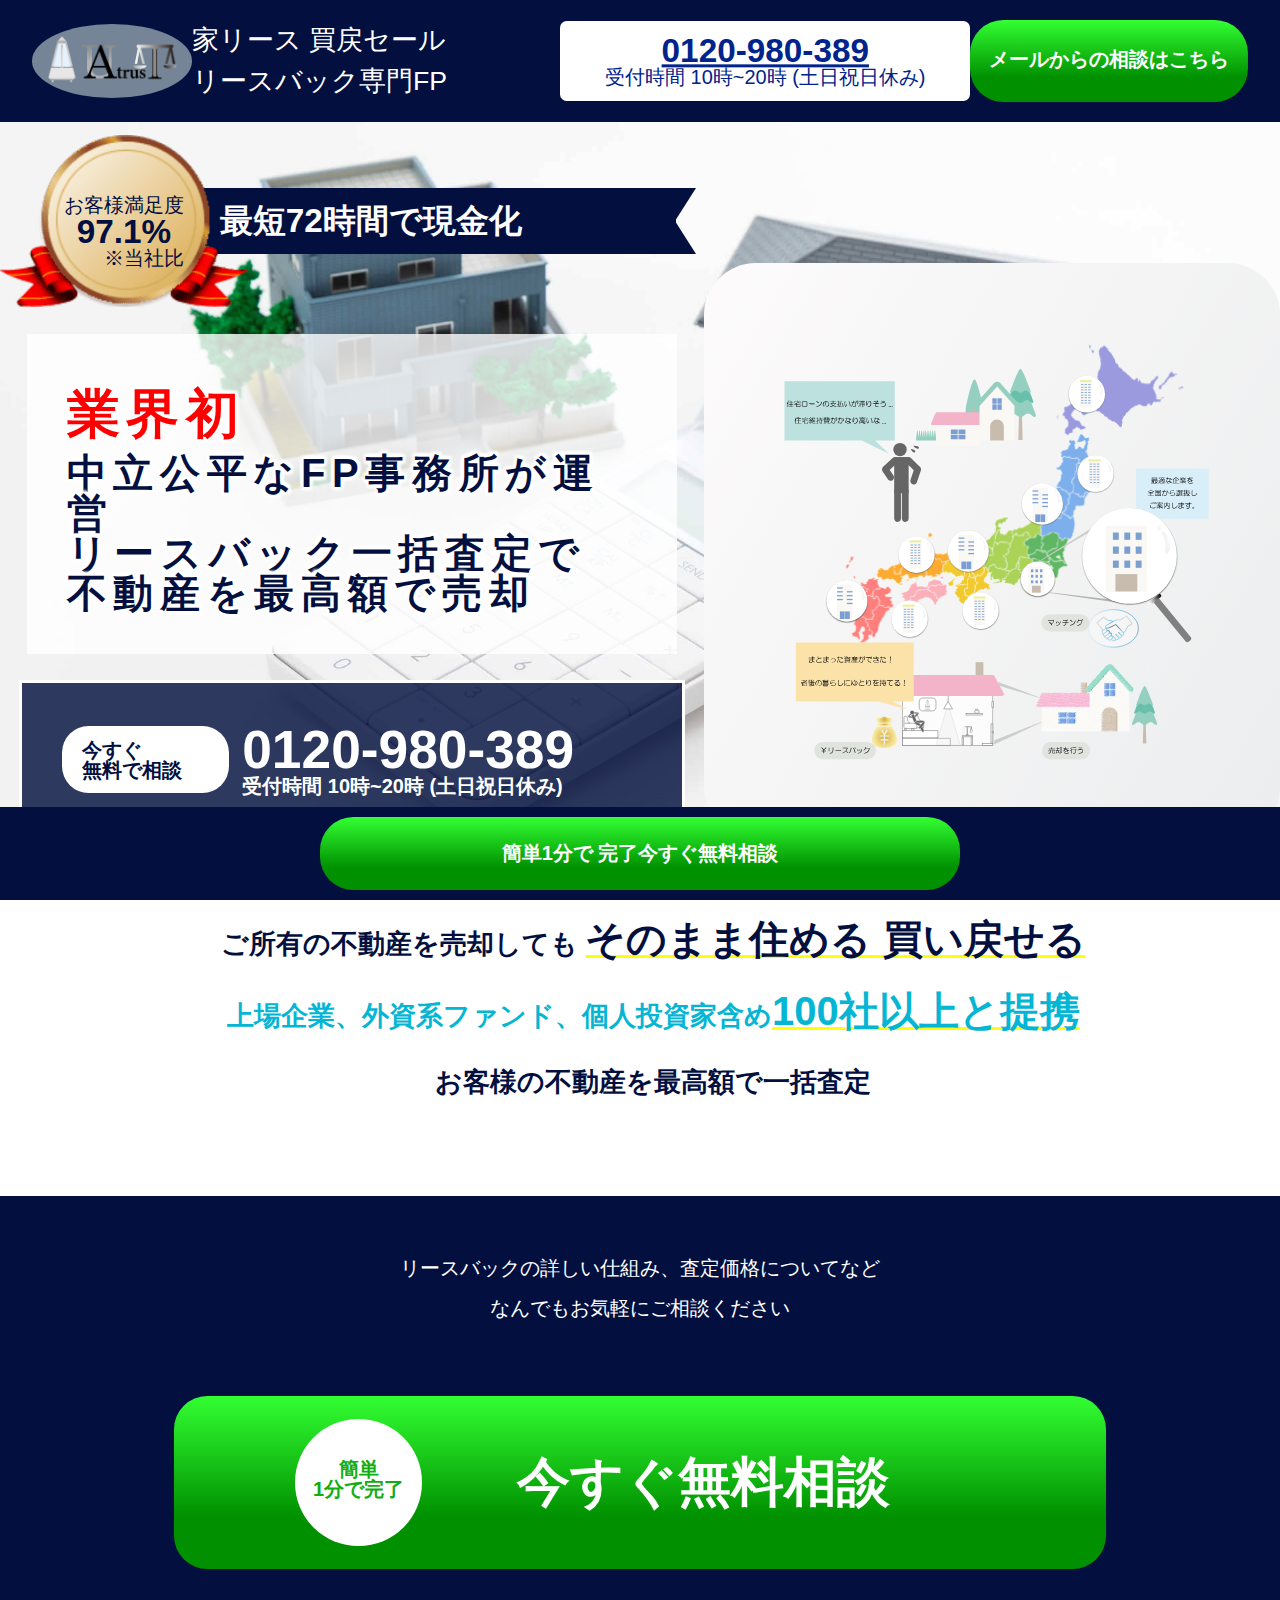
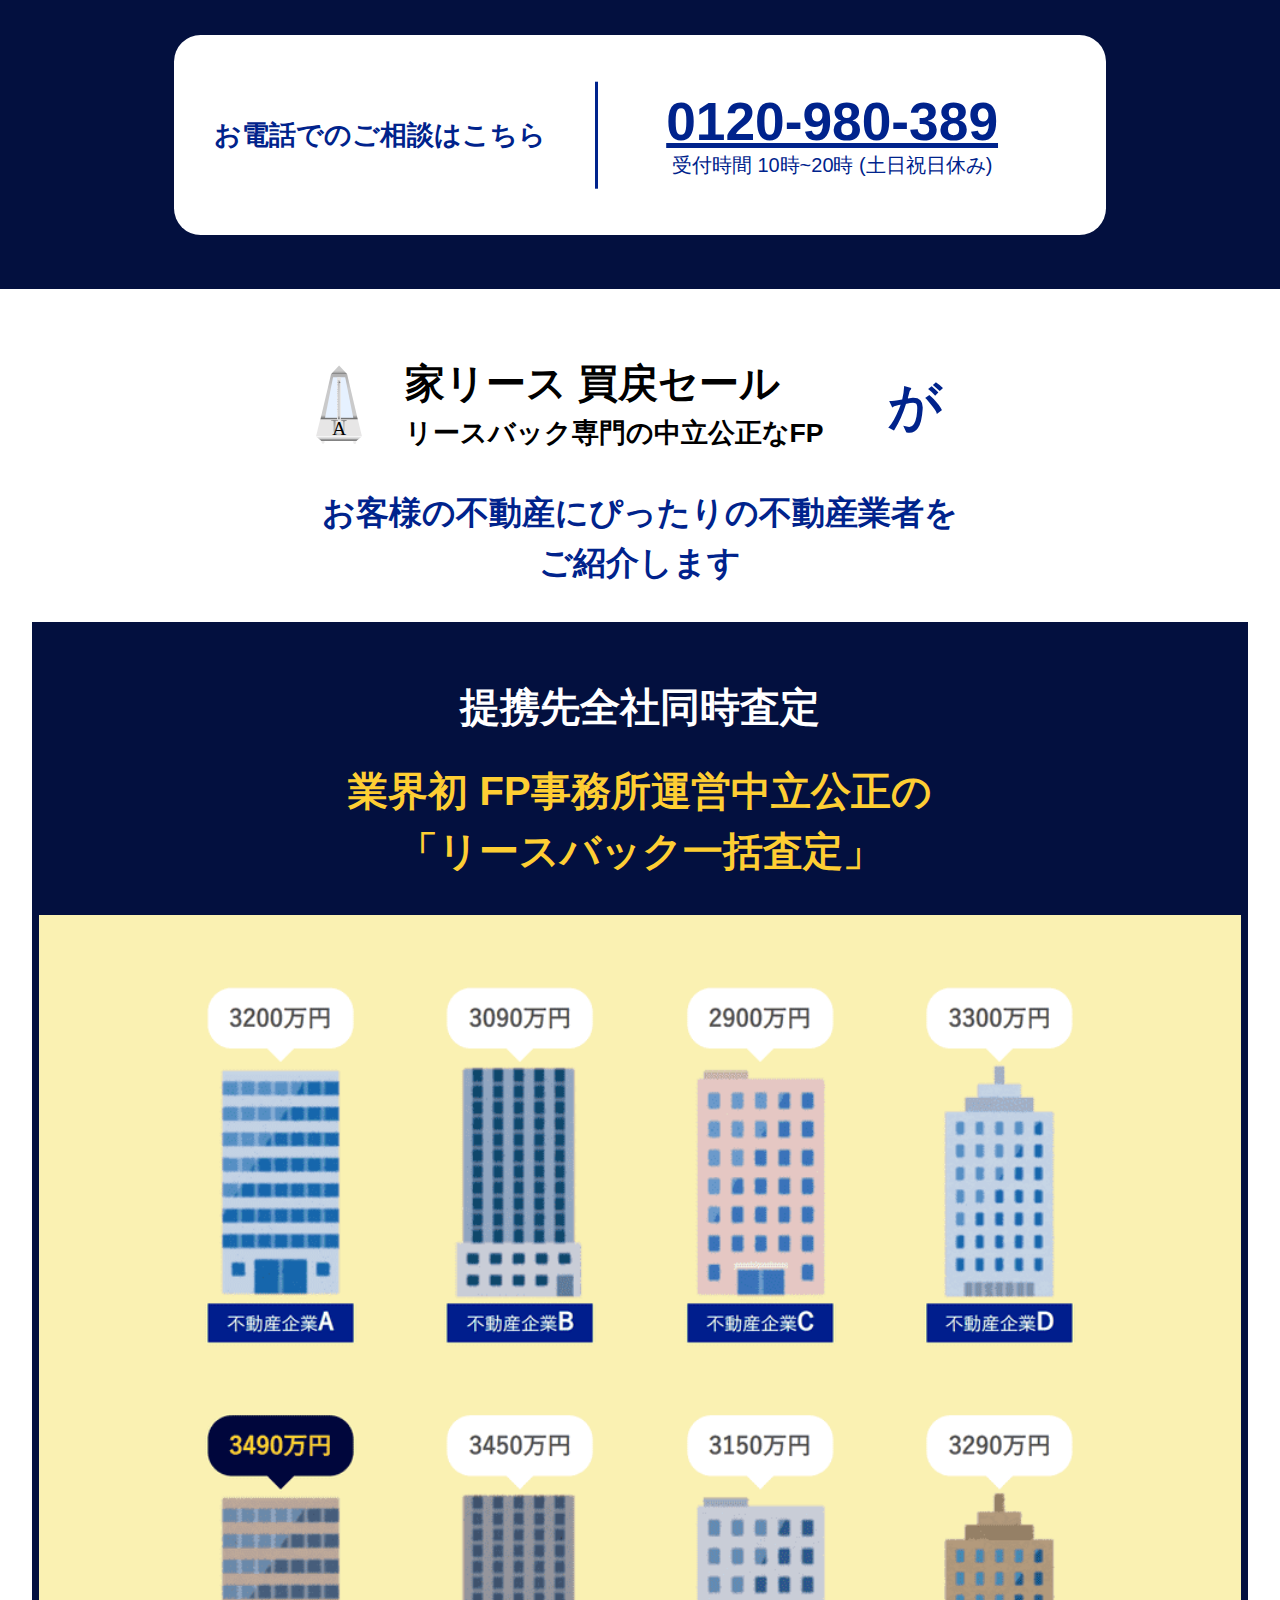
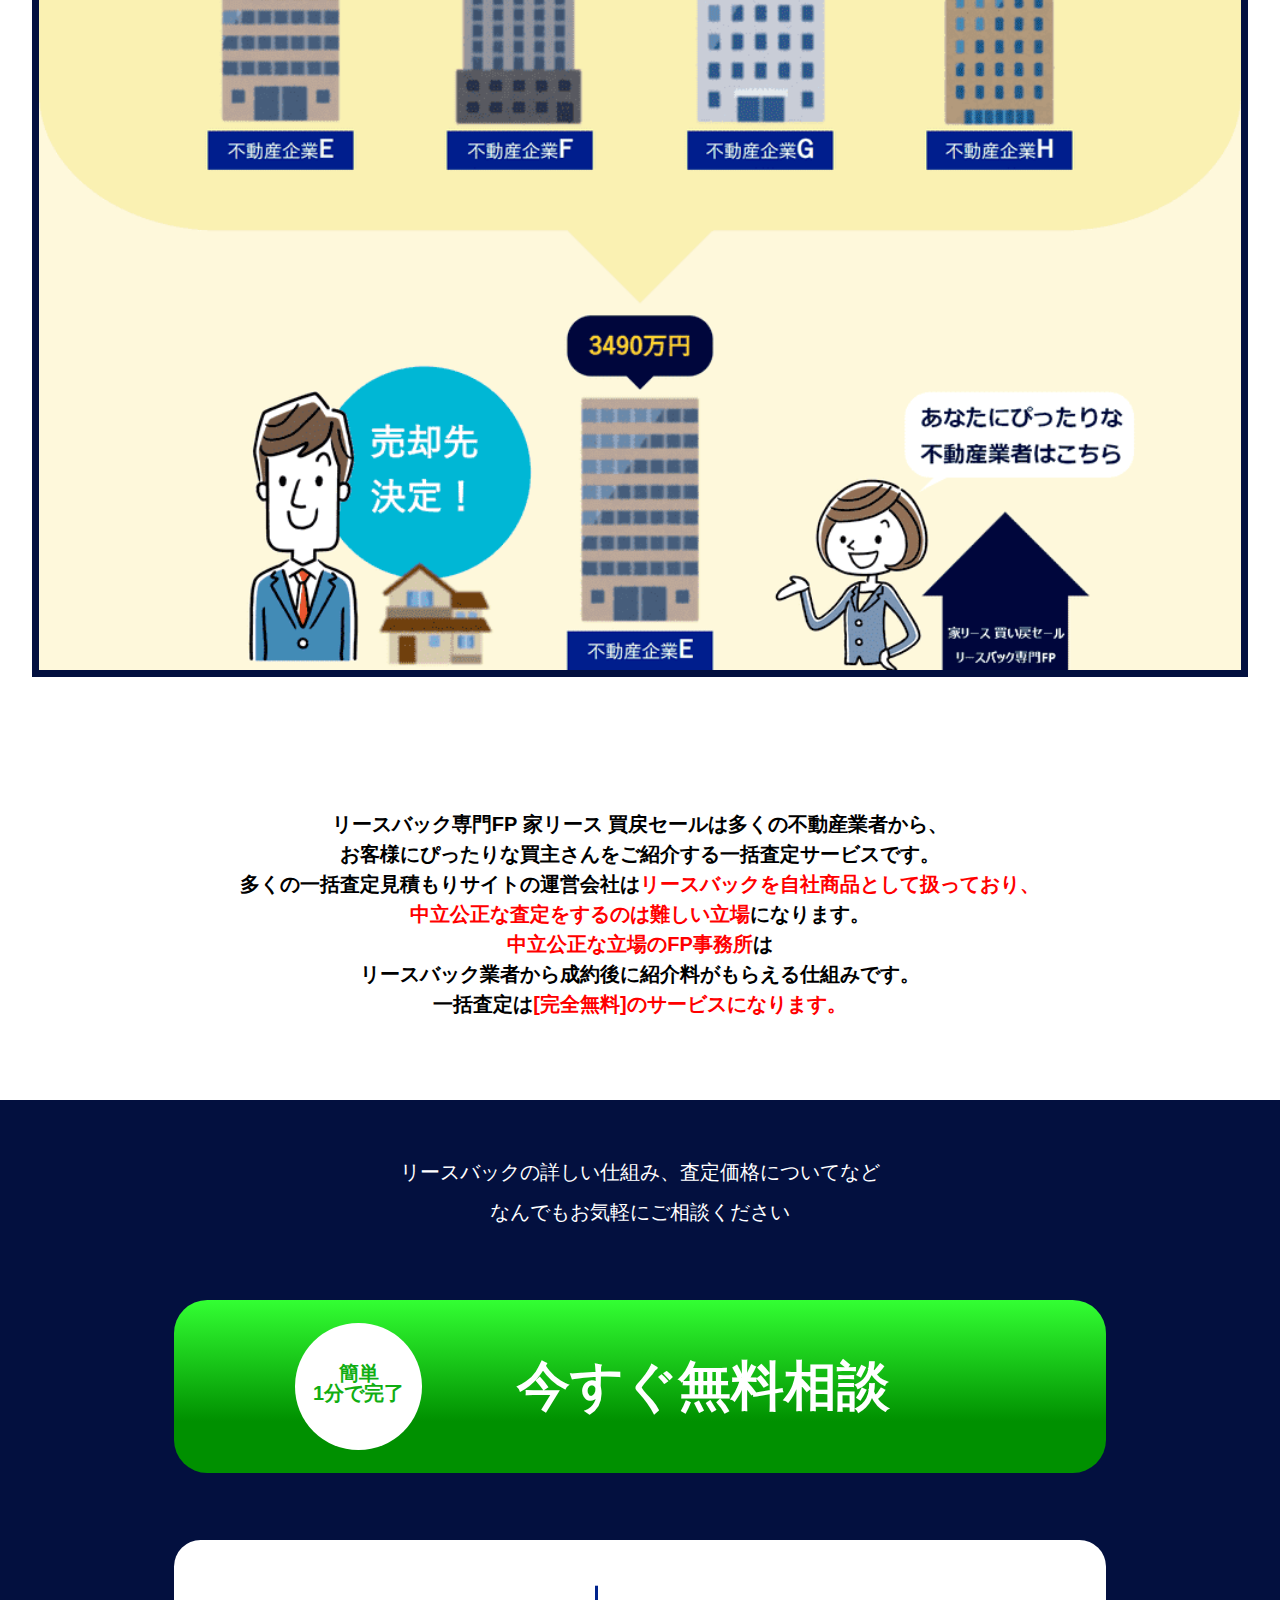
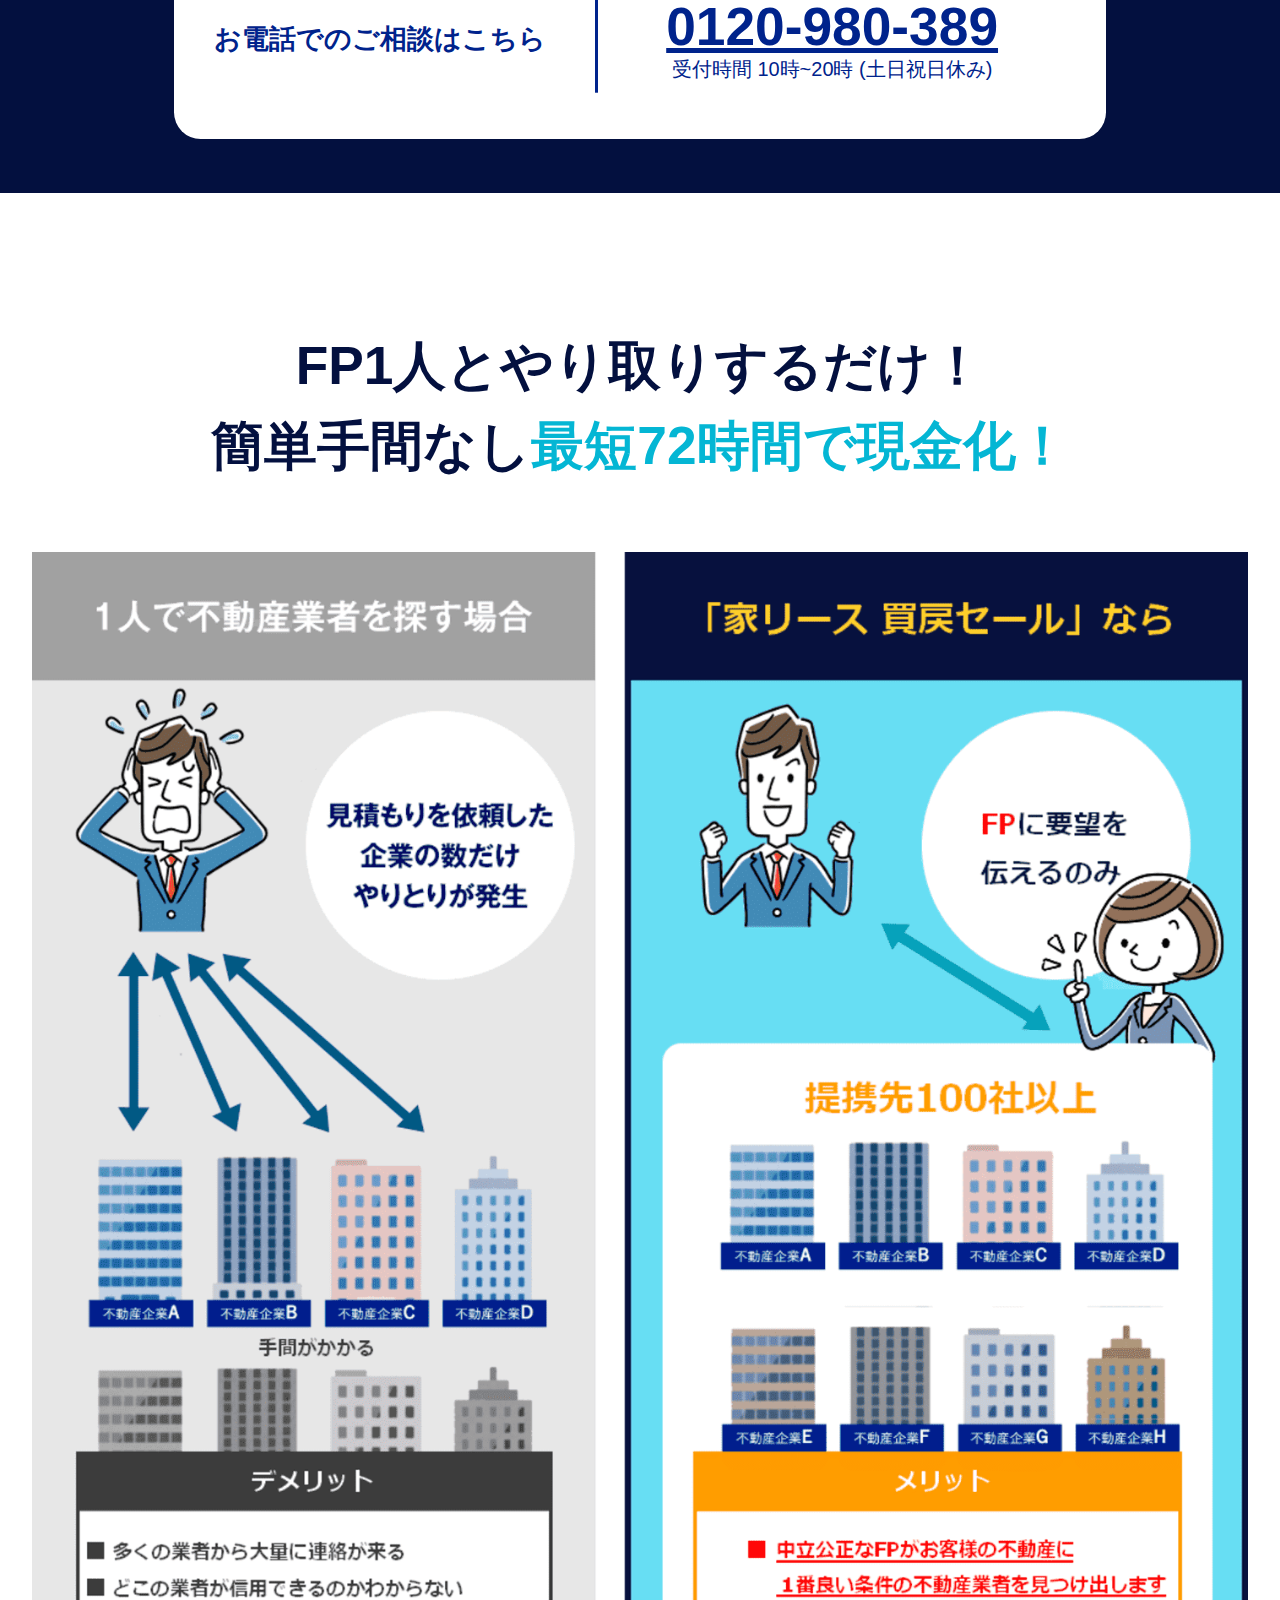
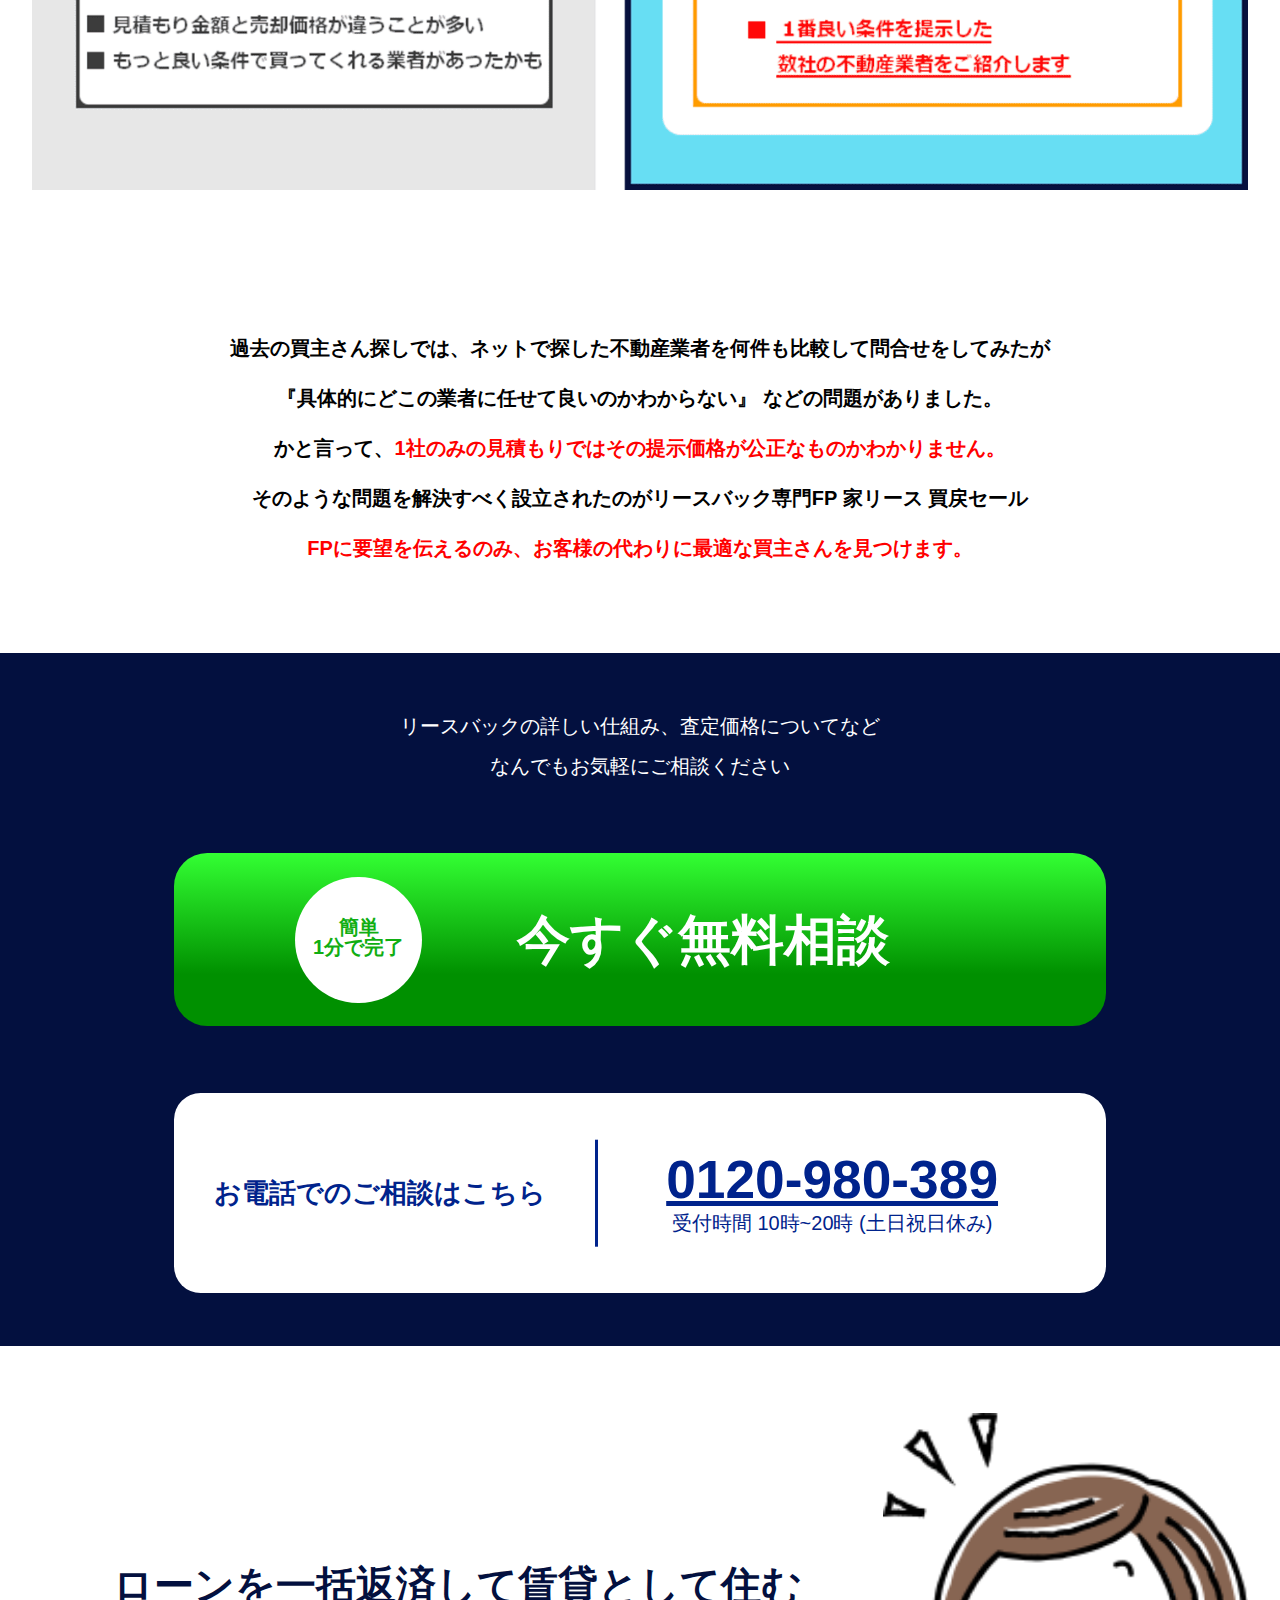
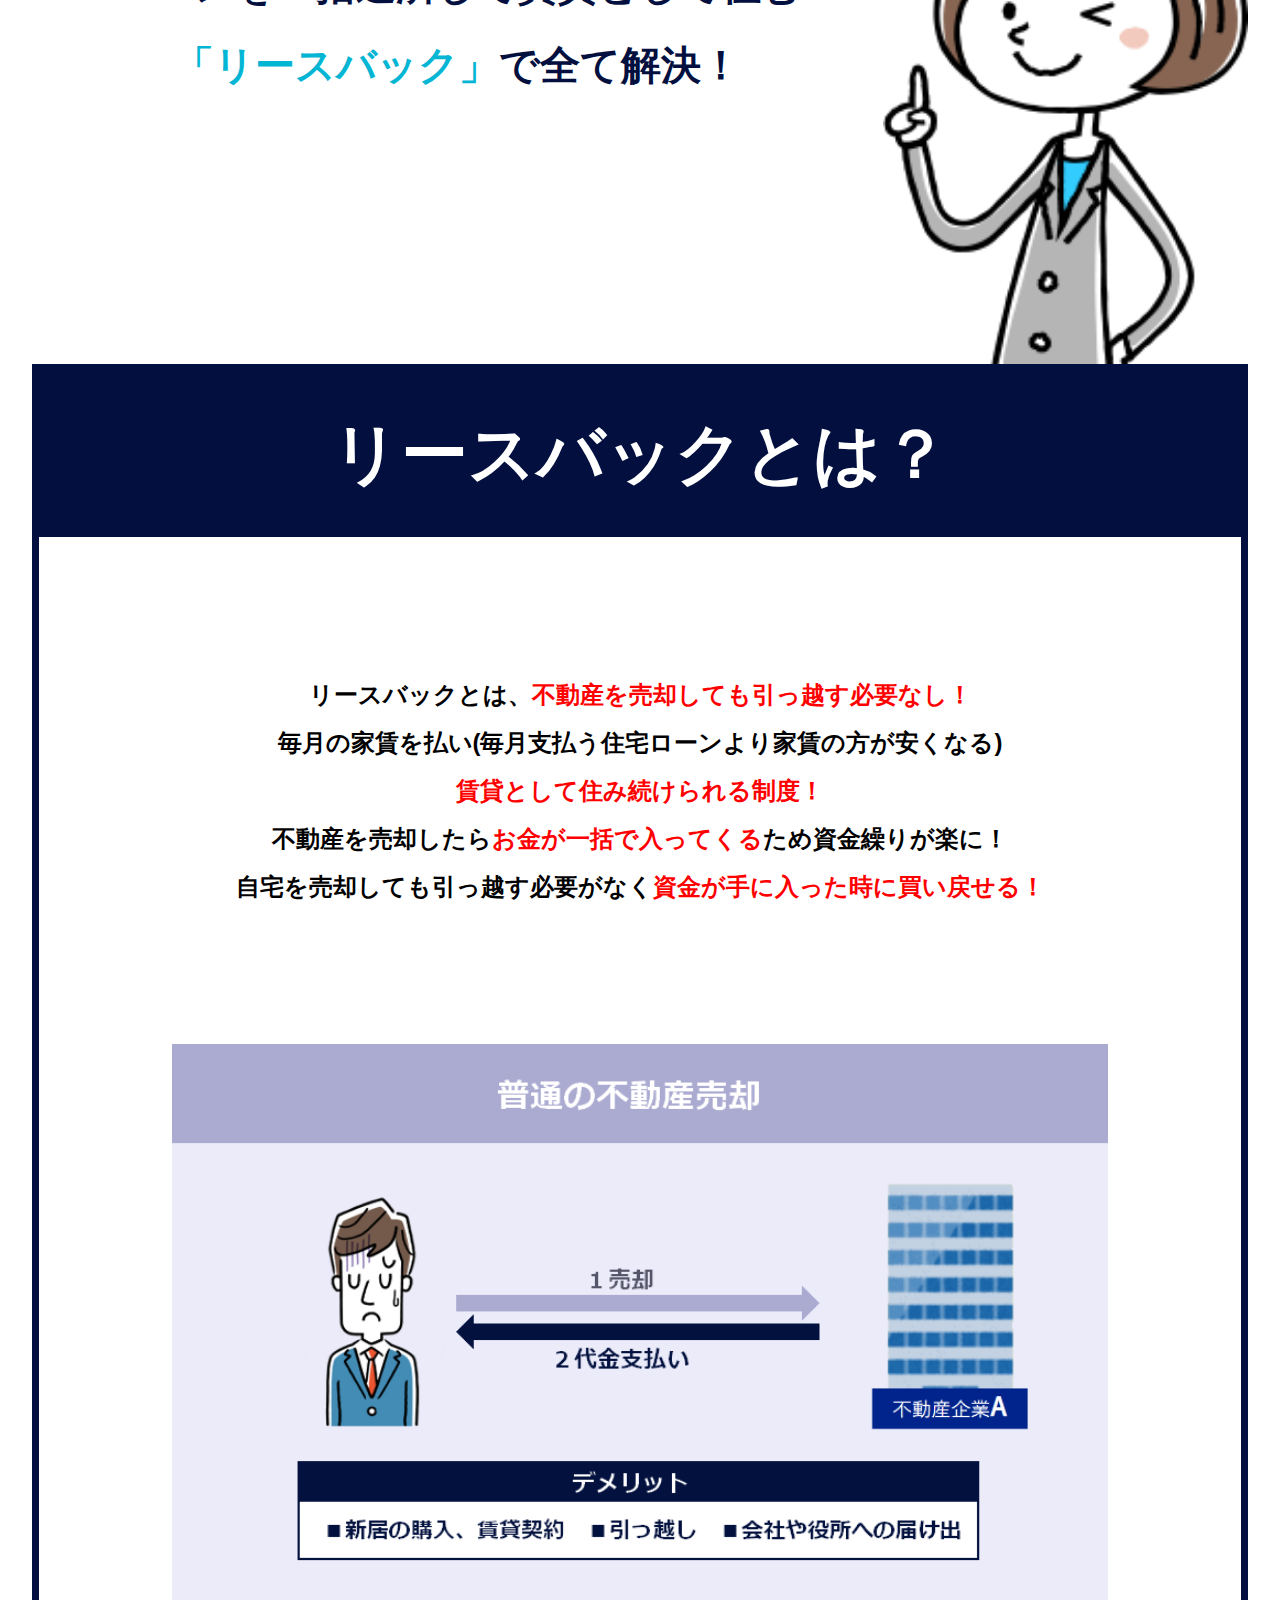
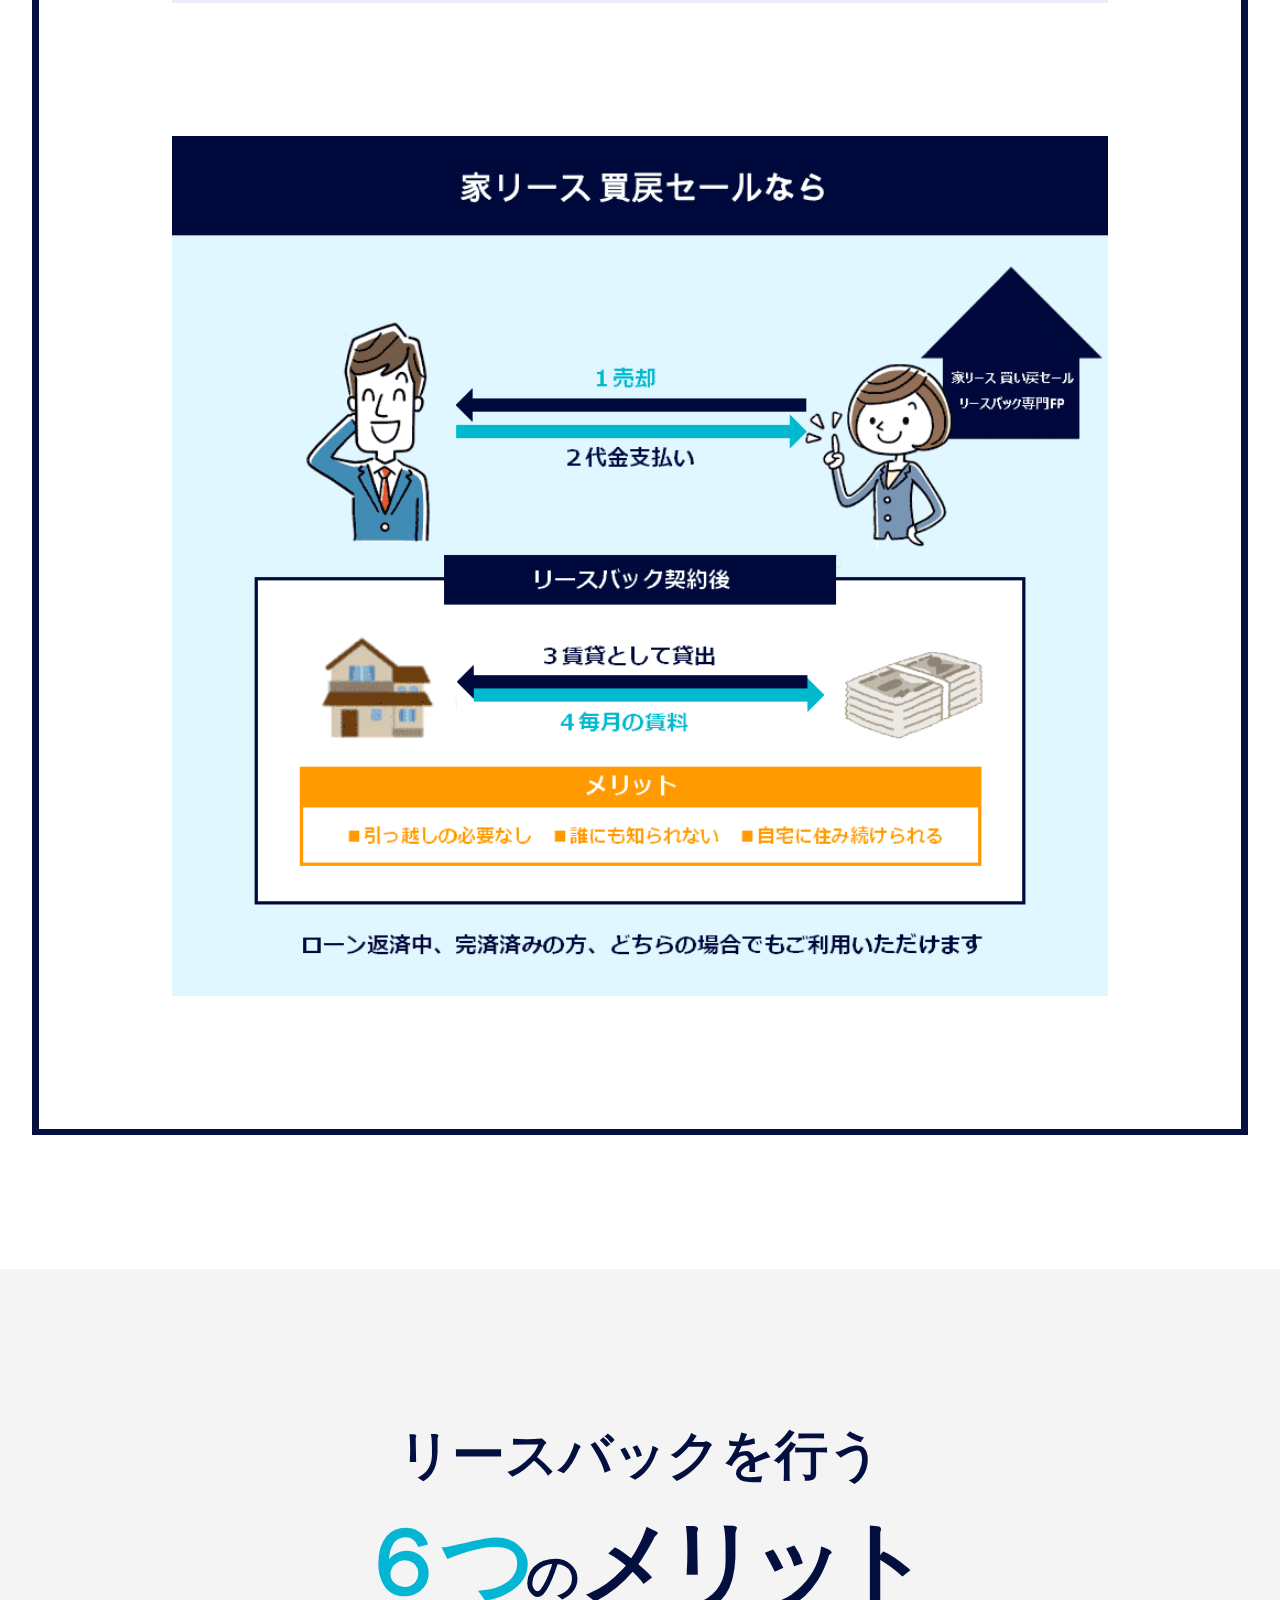
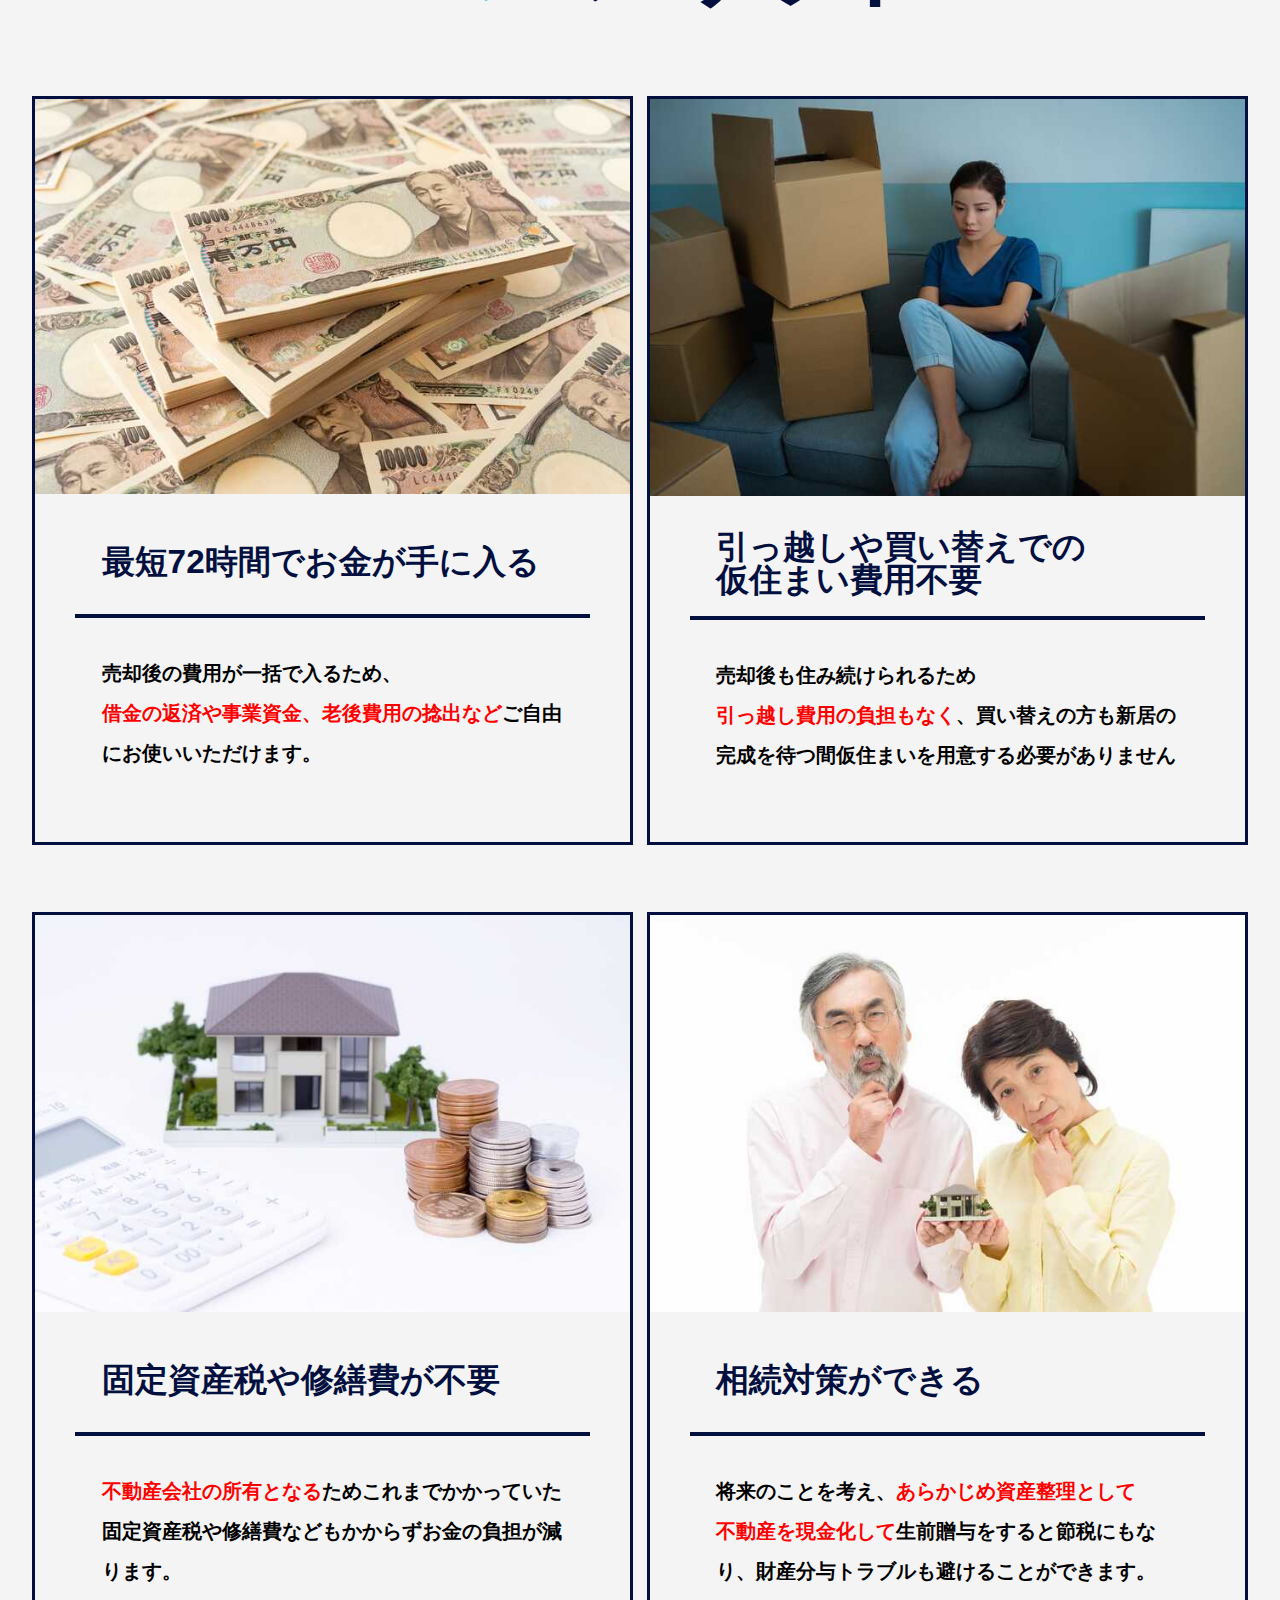
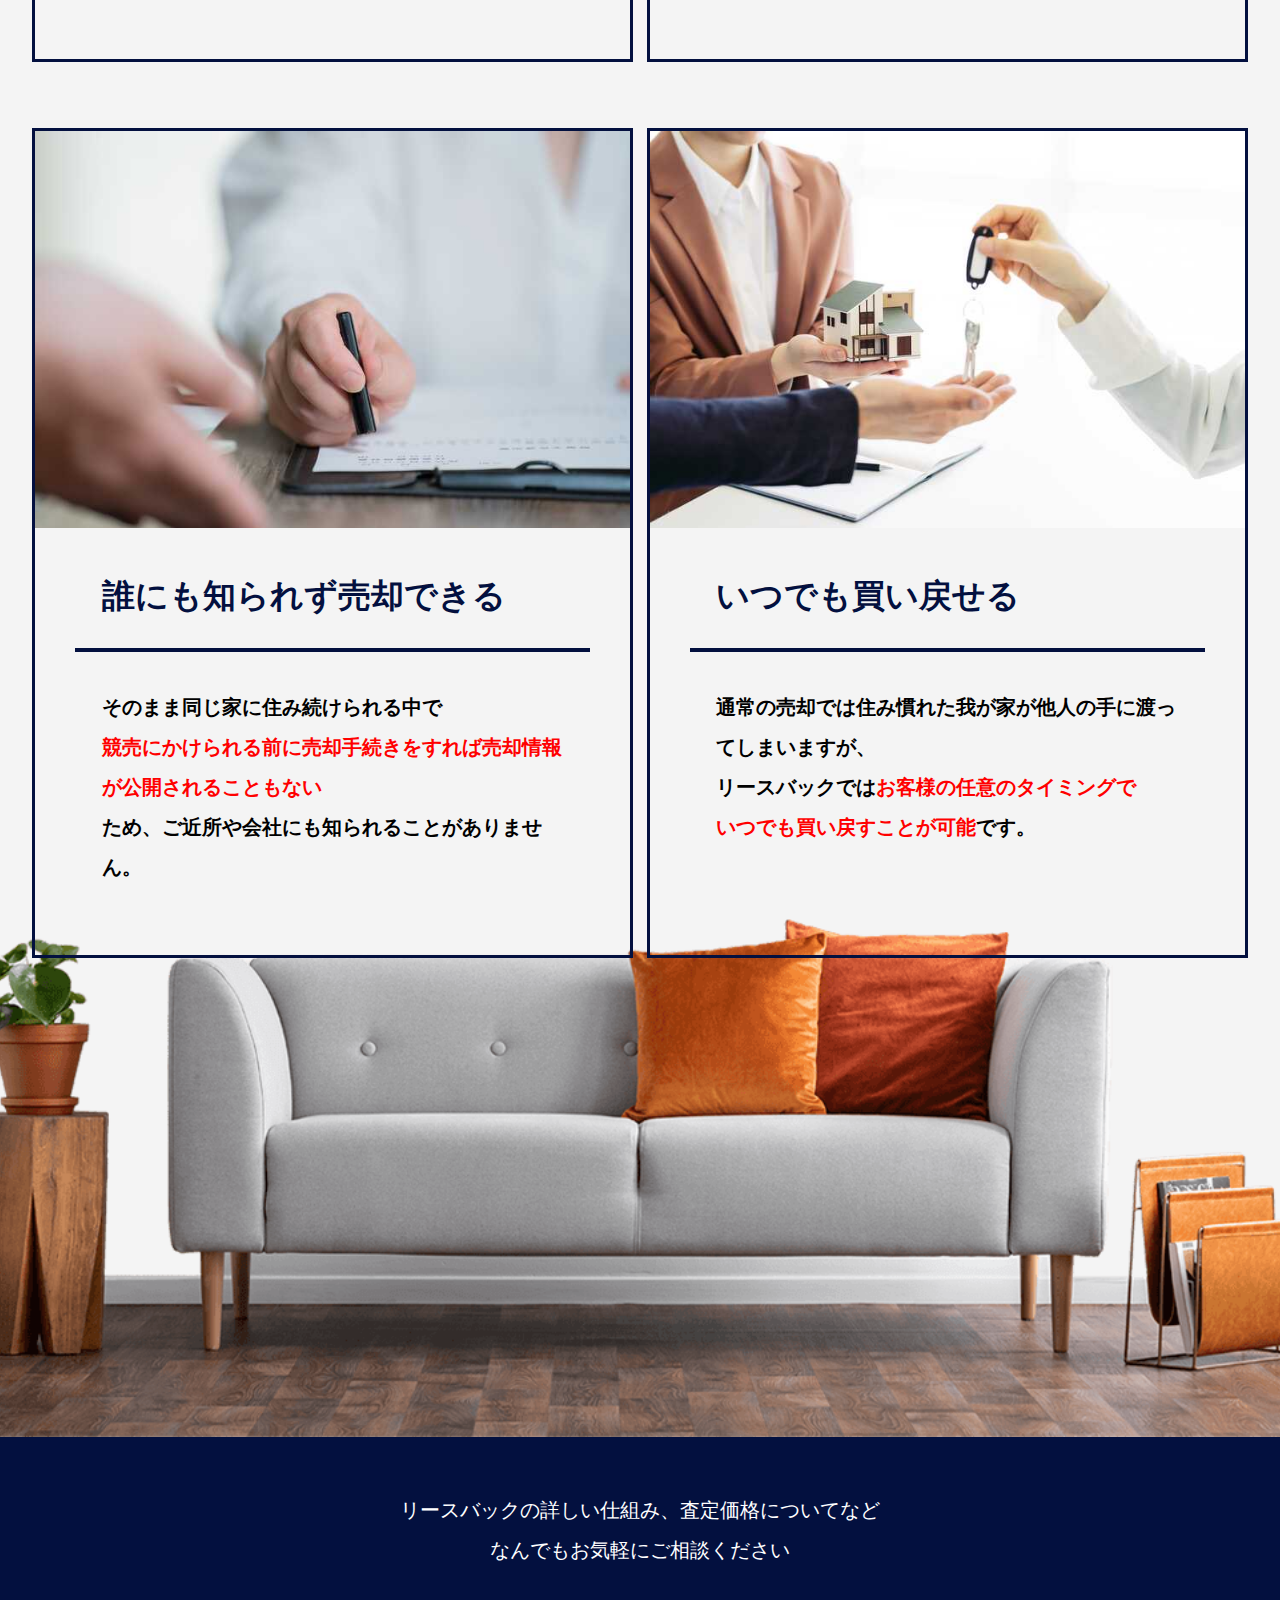
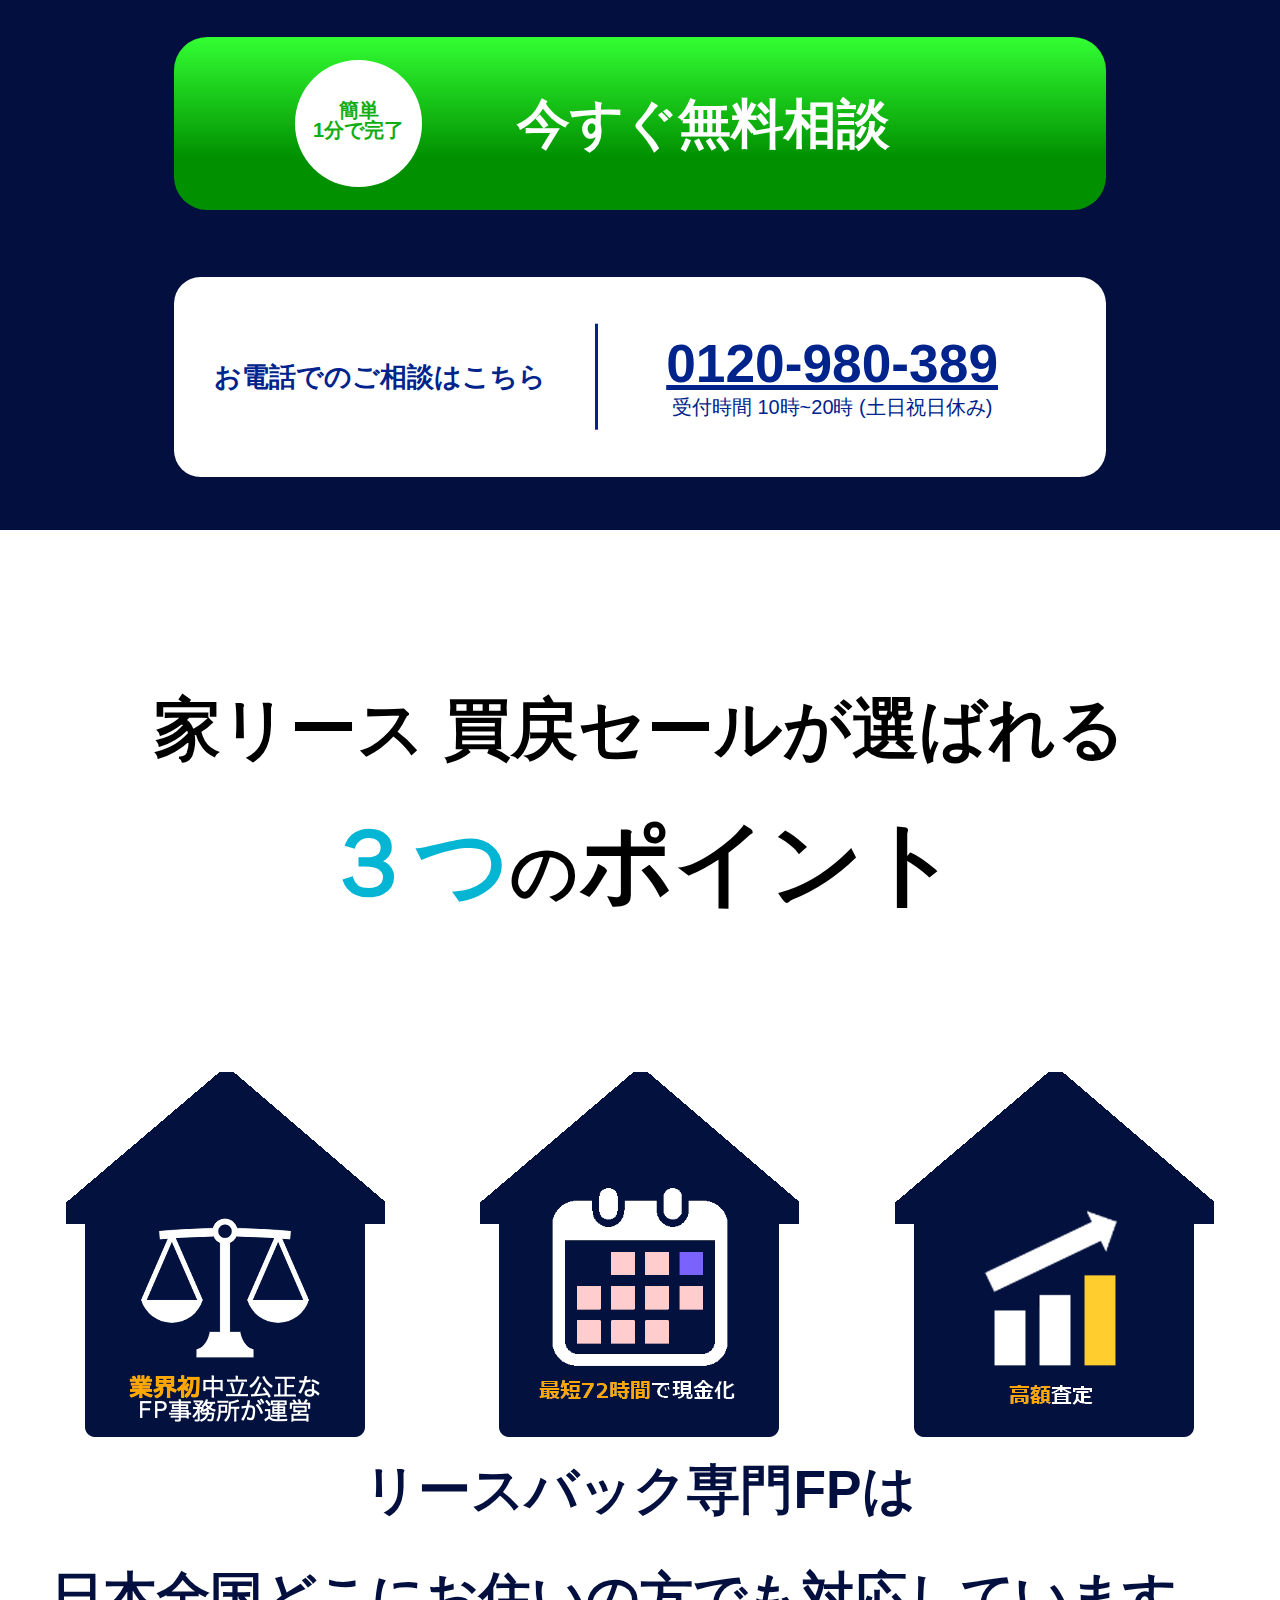
==== commit db211566: "トップの画像をSVGへ" ====
--- a/index.html
+++ b/index.html
@@ -76,7 +76,7 @@
           <p><span class="fz-40">業界初</span><br>中立公平なFP事務所が運営<br>リースバック一括査定で<br>不動産を最高額で売却</p>
         </div>
         <div class="img c">
-          <img src="img/main_image.png" alt="画像1">
+          <img class="top_image" src="img/main_image.svg" alt="画像1">
         </div>
         <div class="sec01-tel d">
           <p class="a fz-15">今すぐ<br>無料で相談</p>
--- a/assets/css/style.css
+++ b/assets/css/style.css
@@ -58,7 +58,7 @@
   display: grid;
   grid-template:"a c" auto
                 "b c" auto
-                "d c" auto / auto;
+                "d c" auto / 55%;
 }
 
 .a {
@@ -897,7 +897,7 @@
 .sec01 .img {
   background-image: linear-gradient(120deg, #fdfbfb 0%, #ebedee 100%);
   border-radius: 9%;
-  width: max-content;
+  width: 100%;
   max-width: 100%;
   margin: auto;
   margin-bottom: 0;
@@ -911,7 +911,6 @@
   position: absolute;
   left: 0; right: 0; top: 0; bottom: 0;
 }
-
 
 .tel {
   color: #00238c;
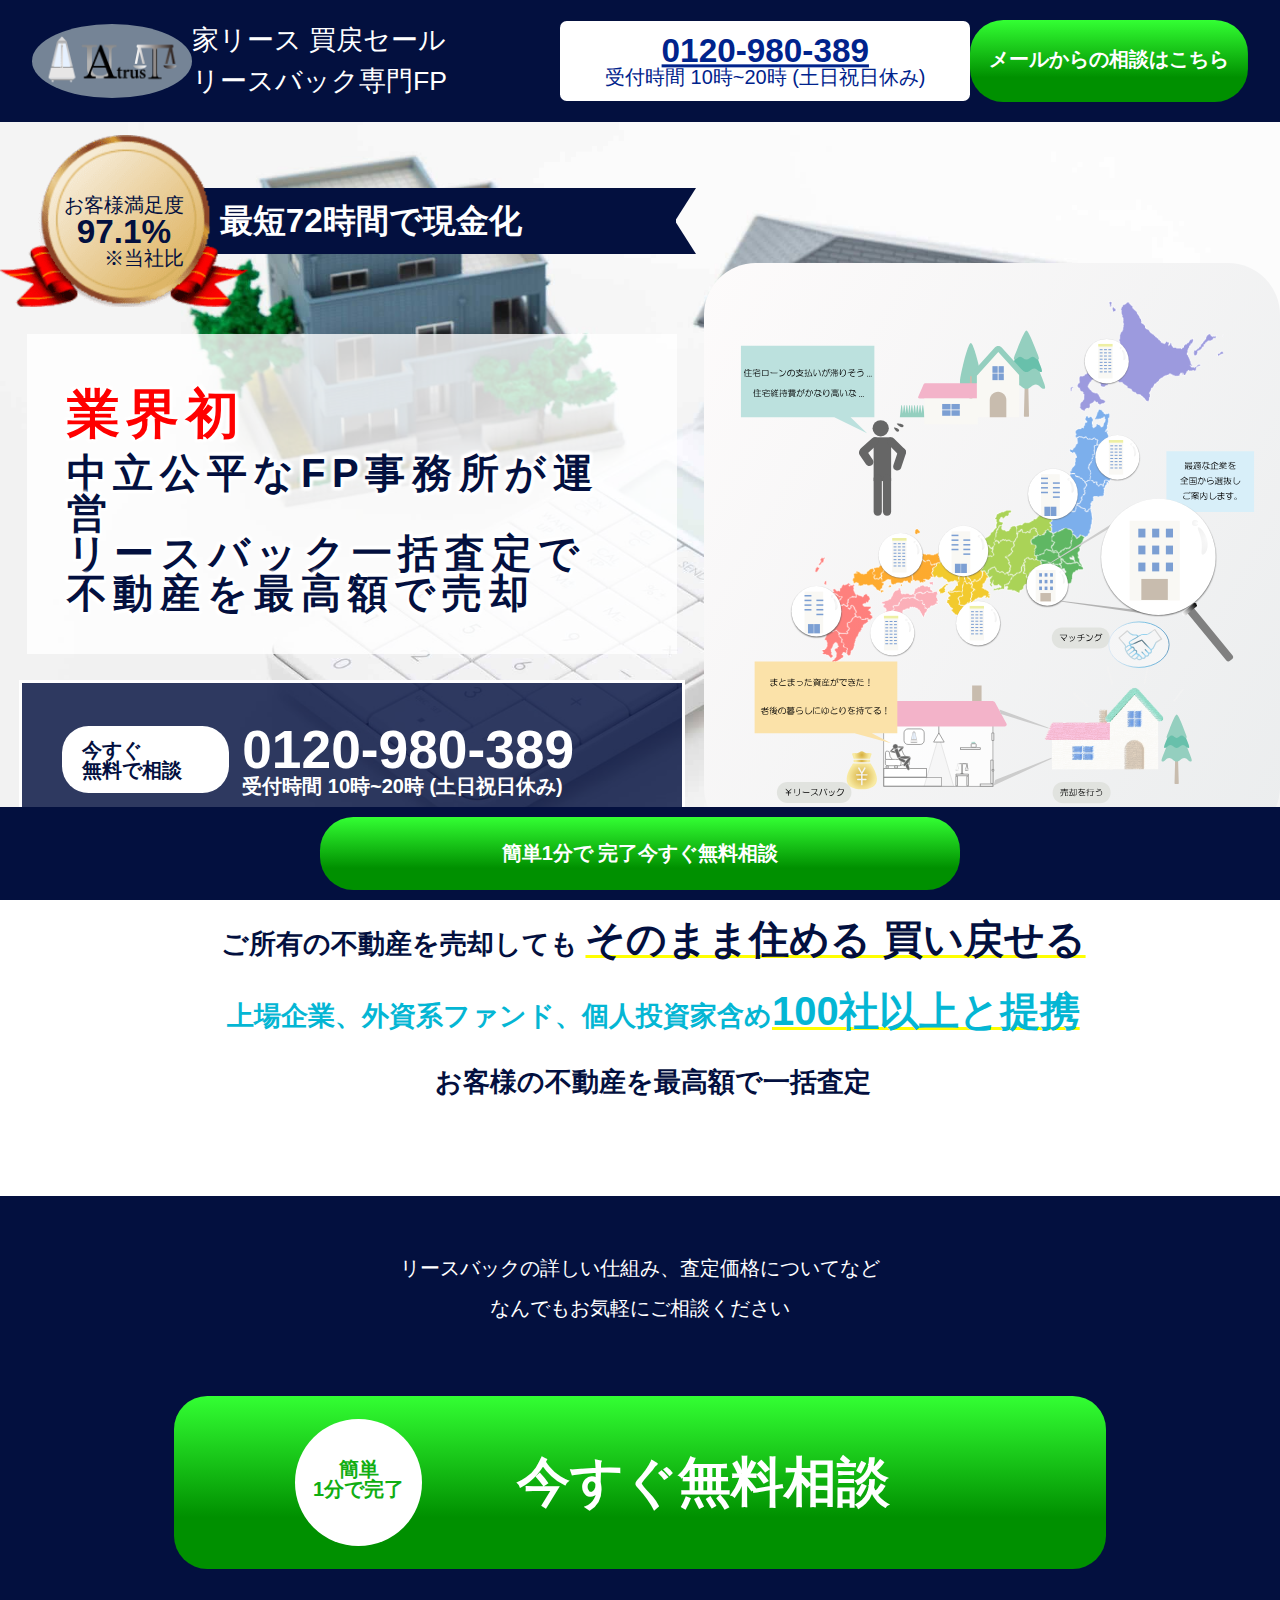
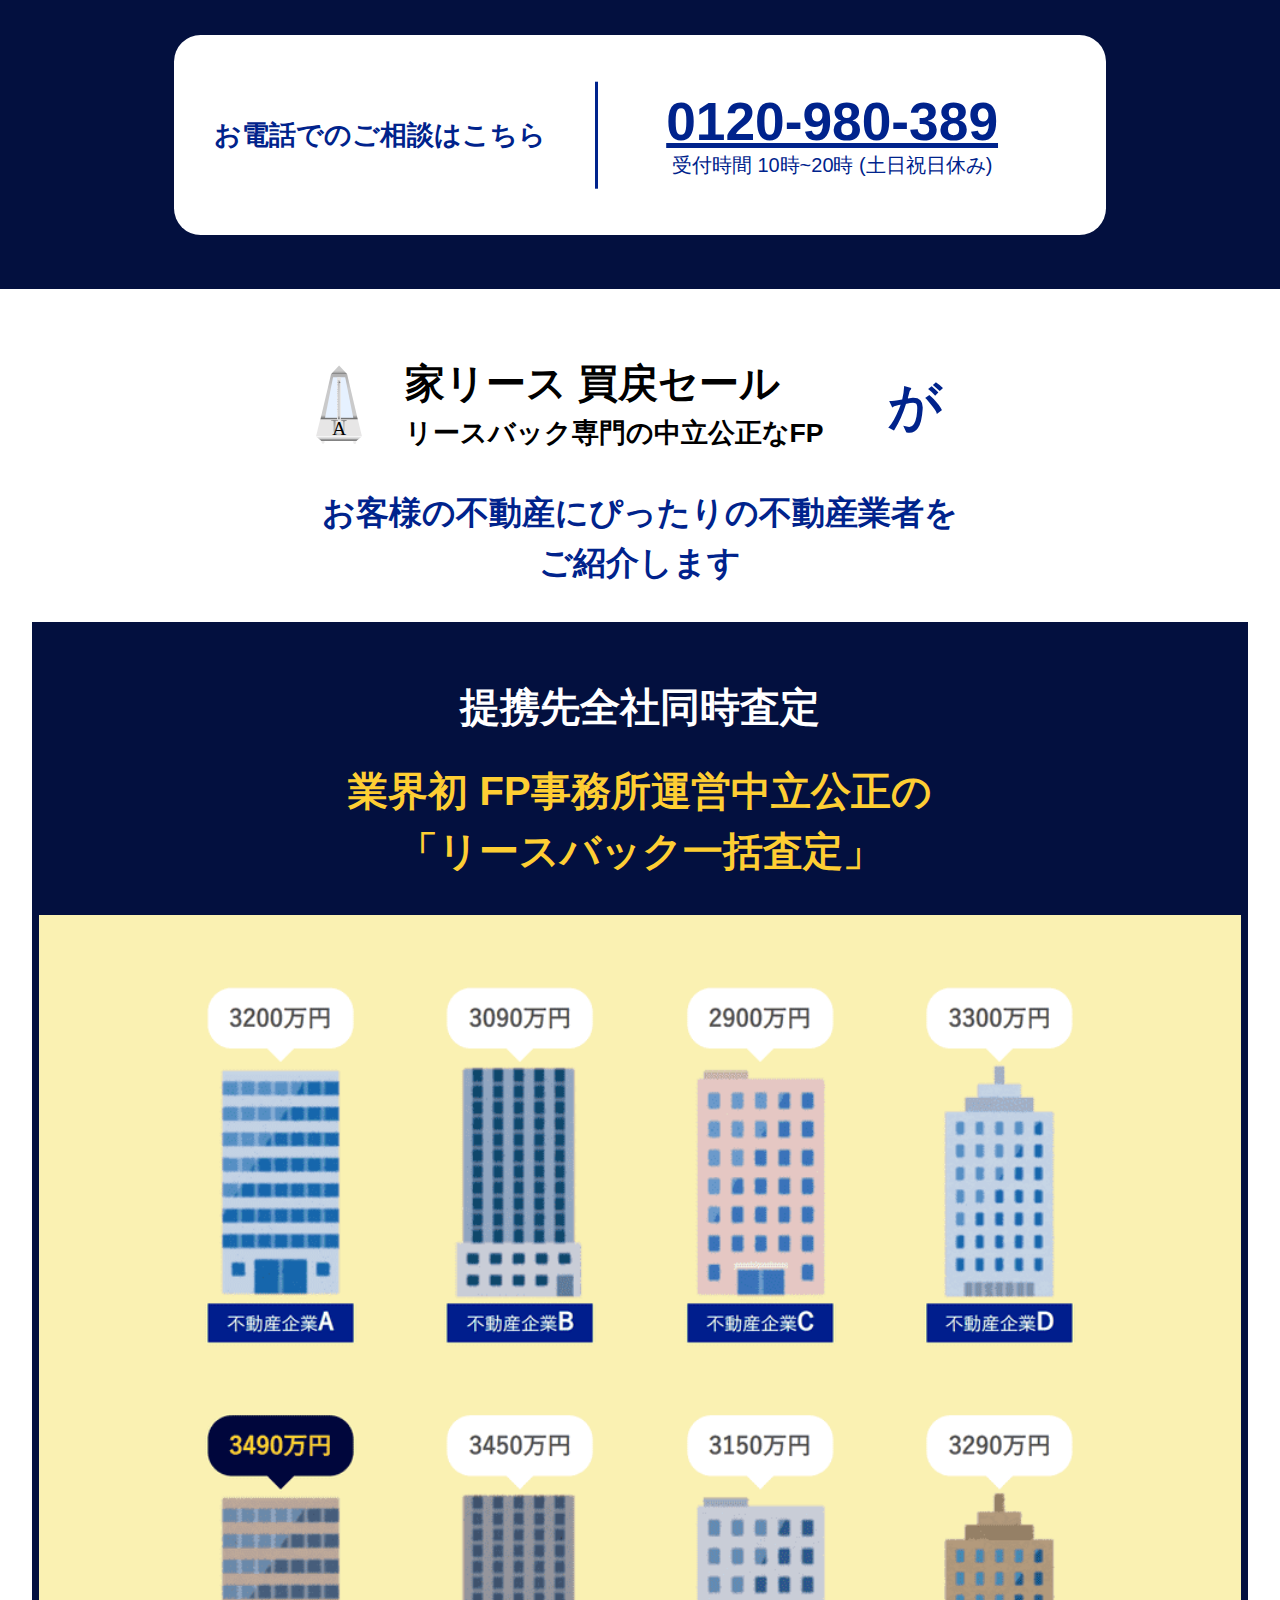
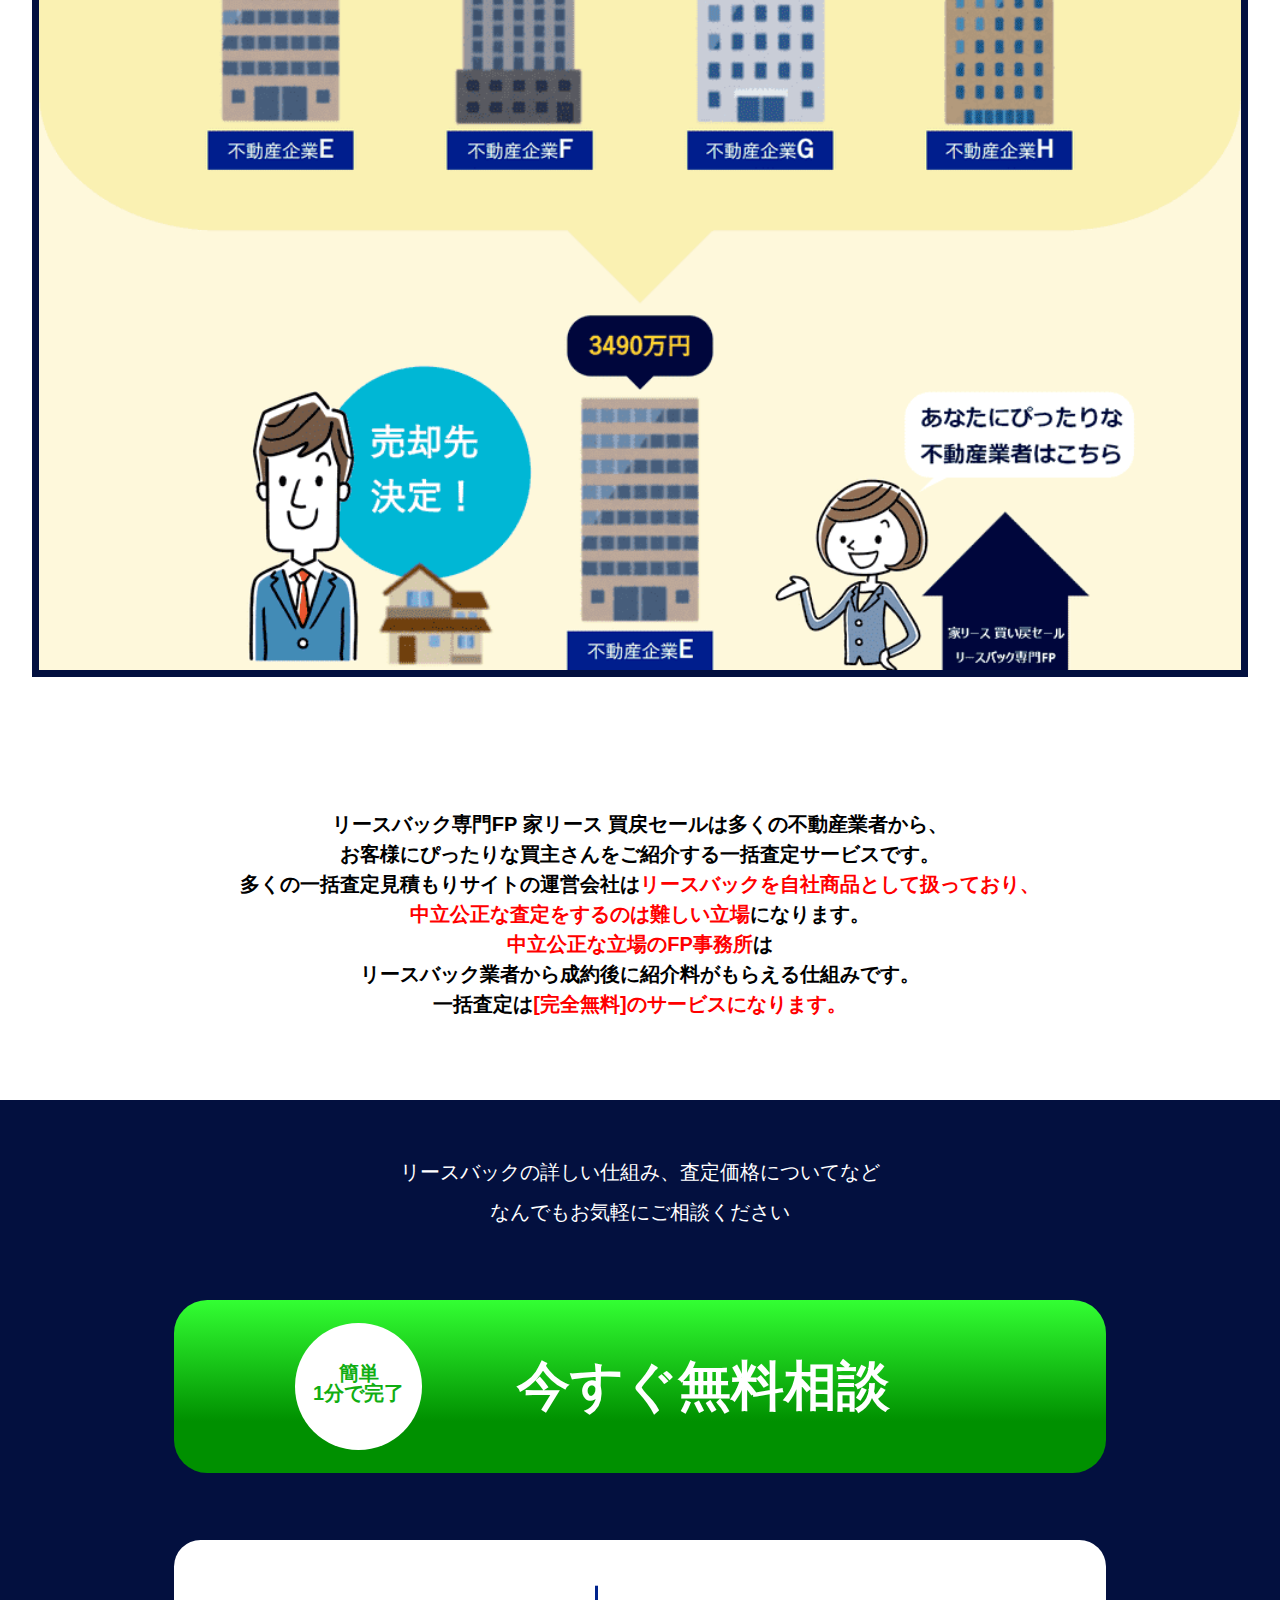
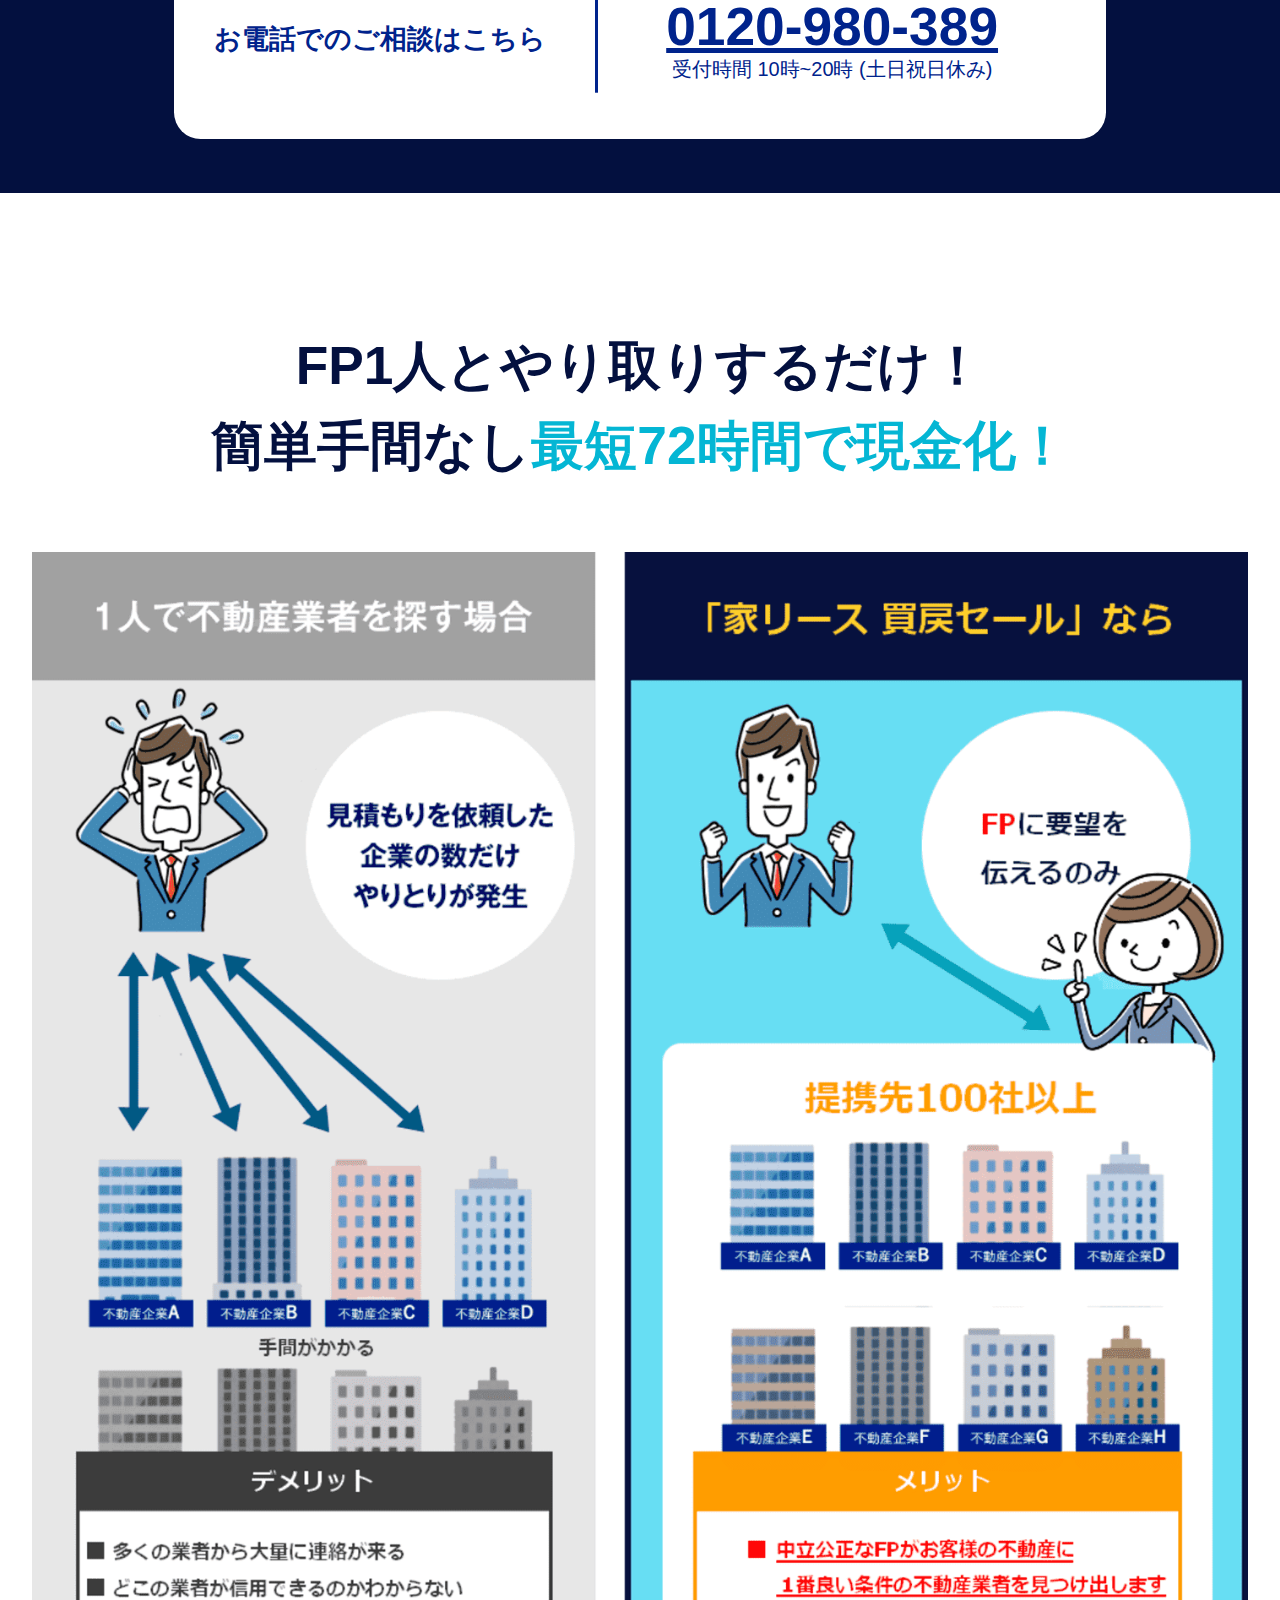
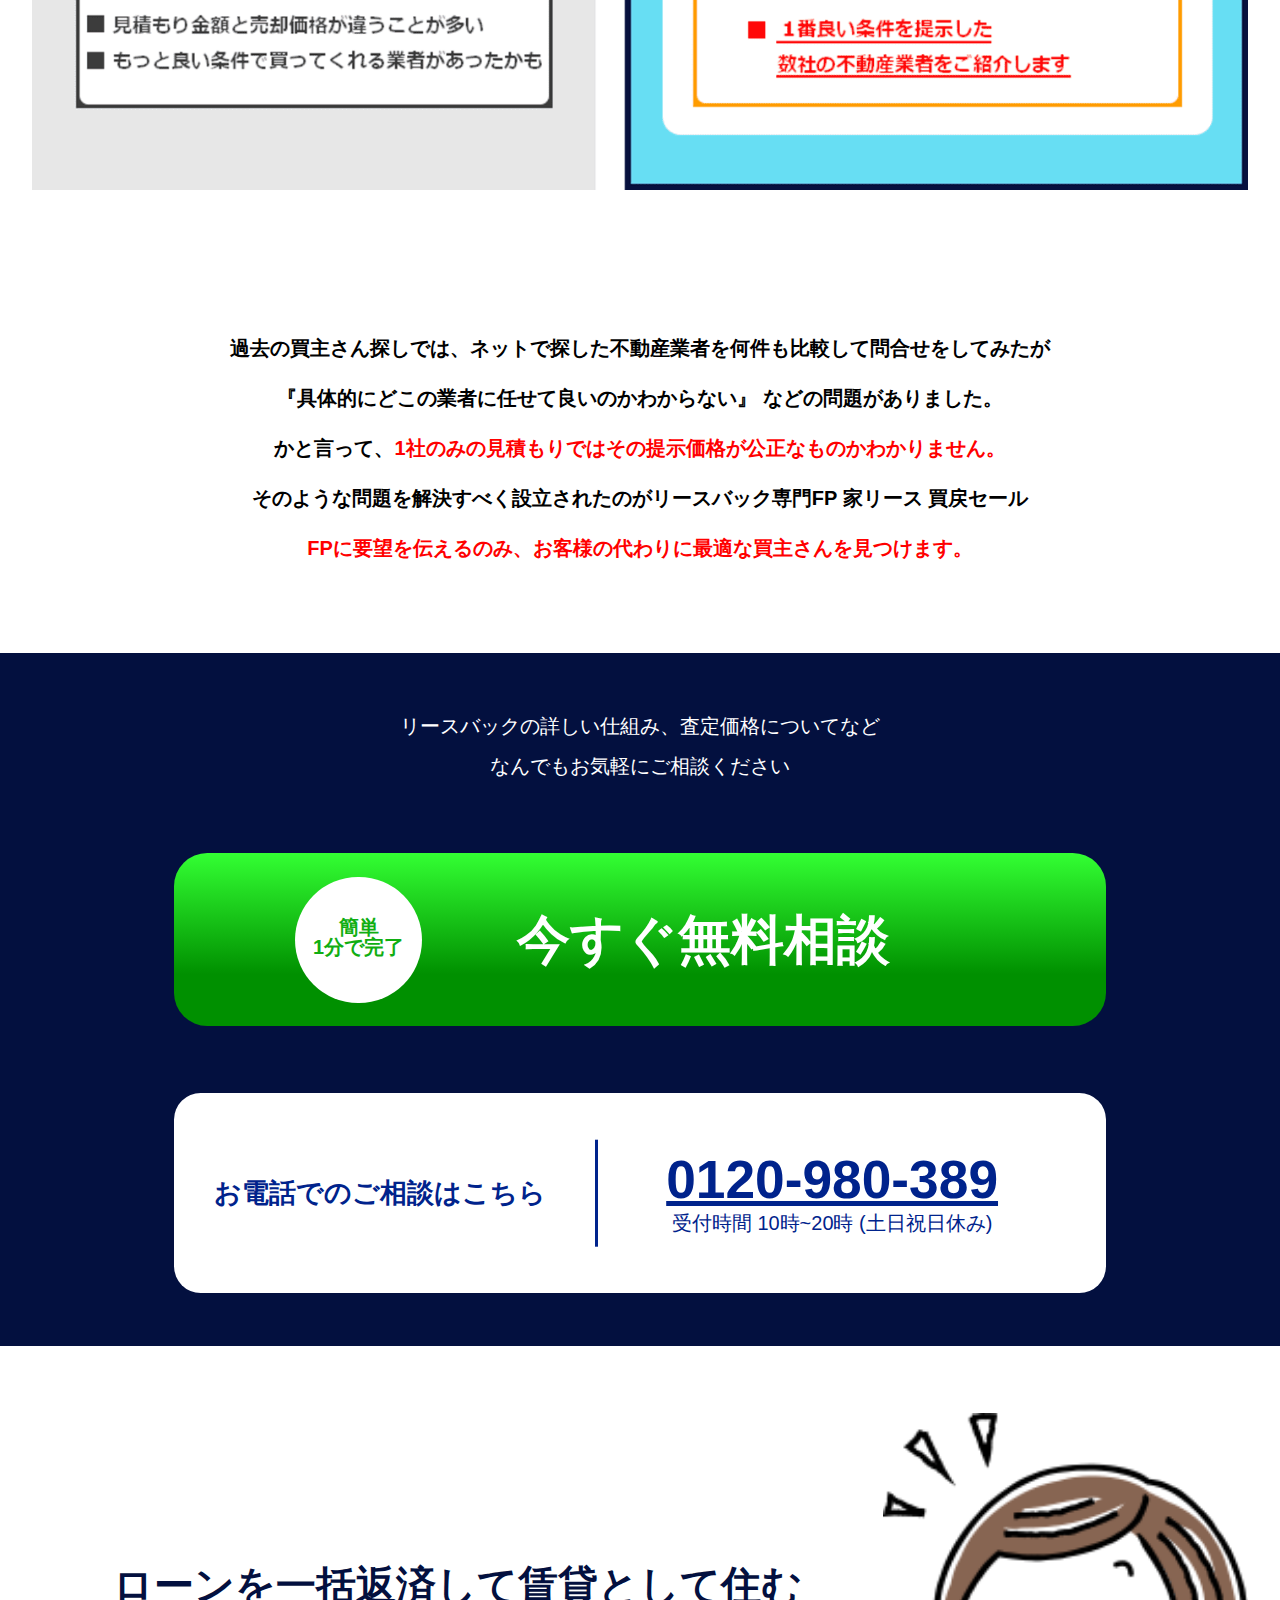
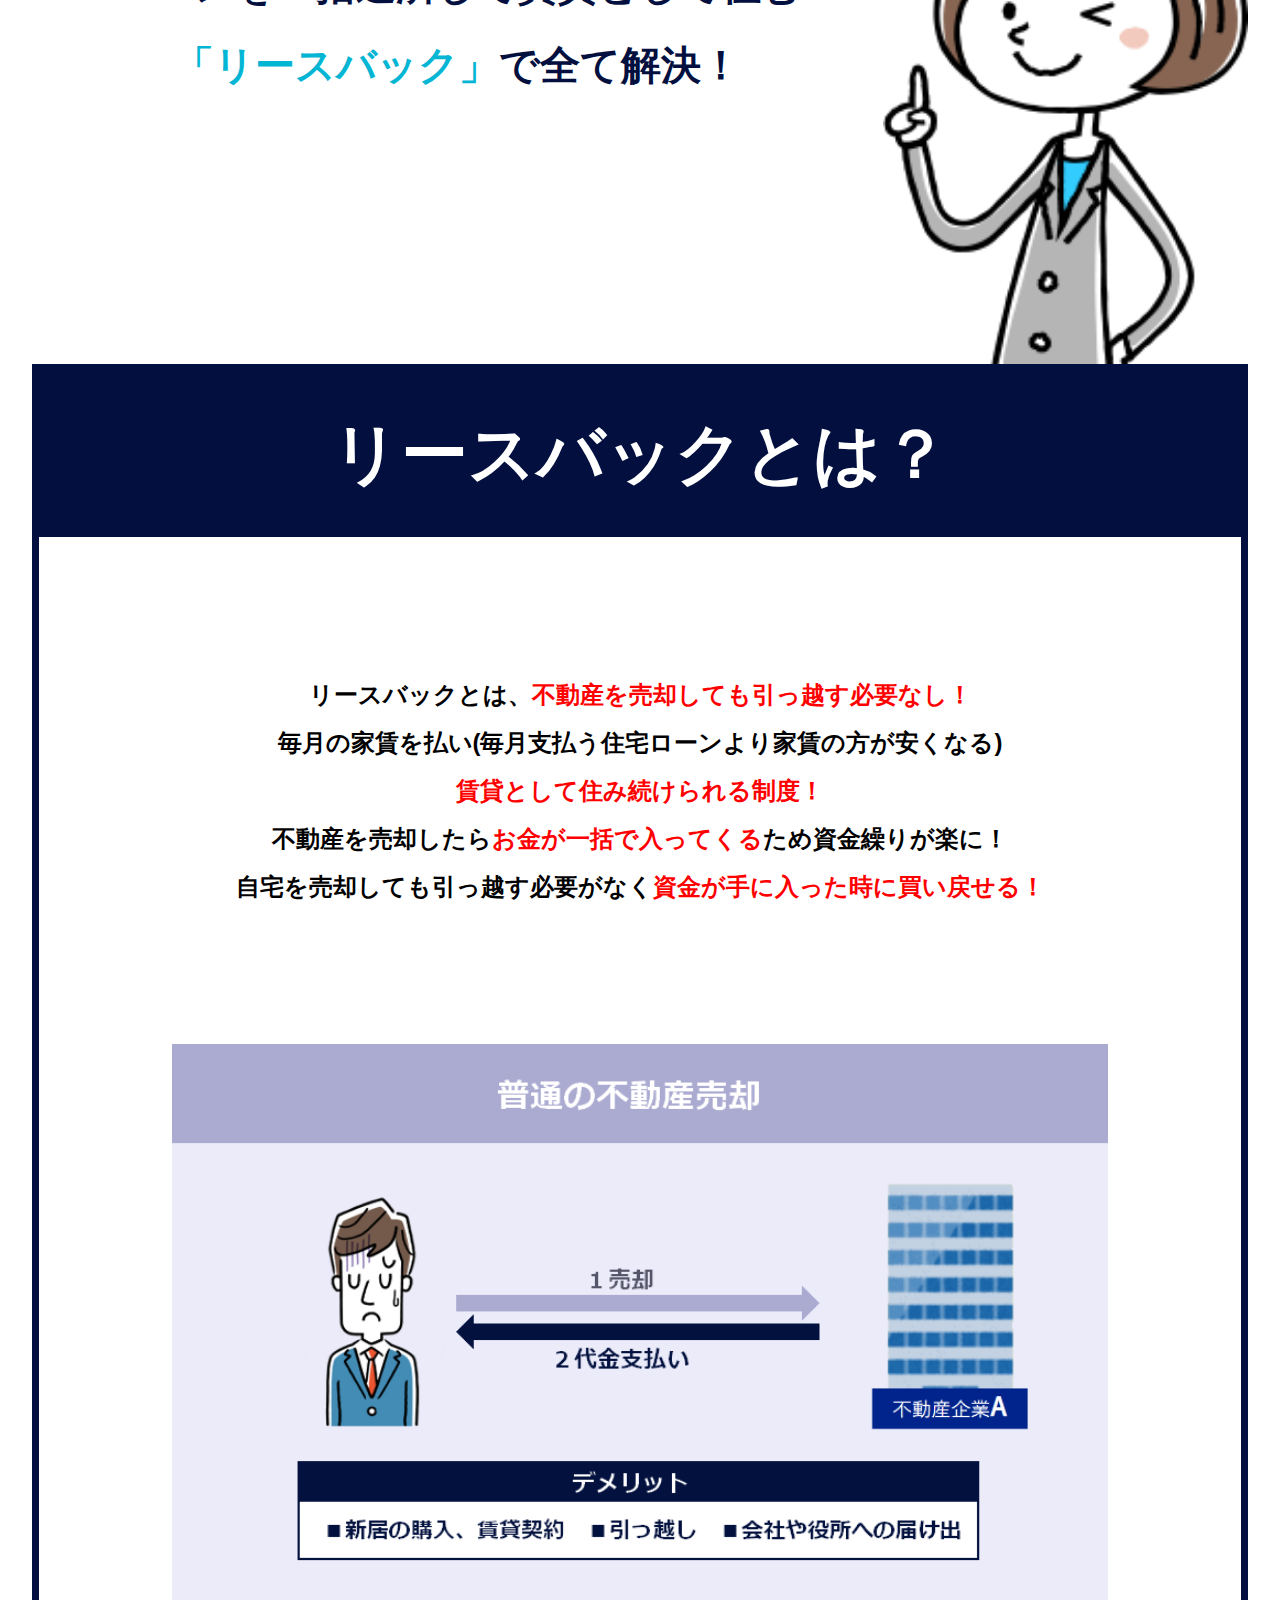
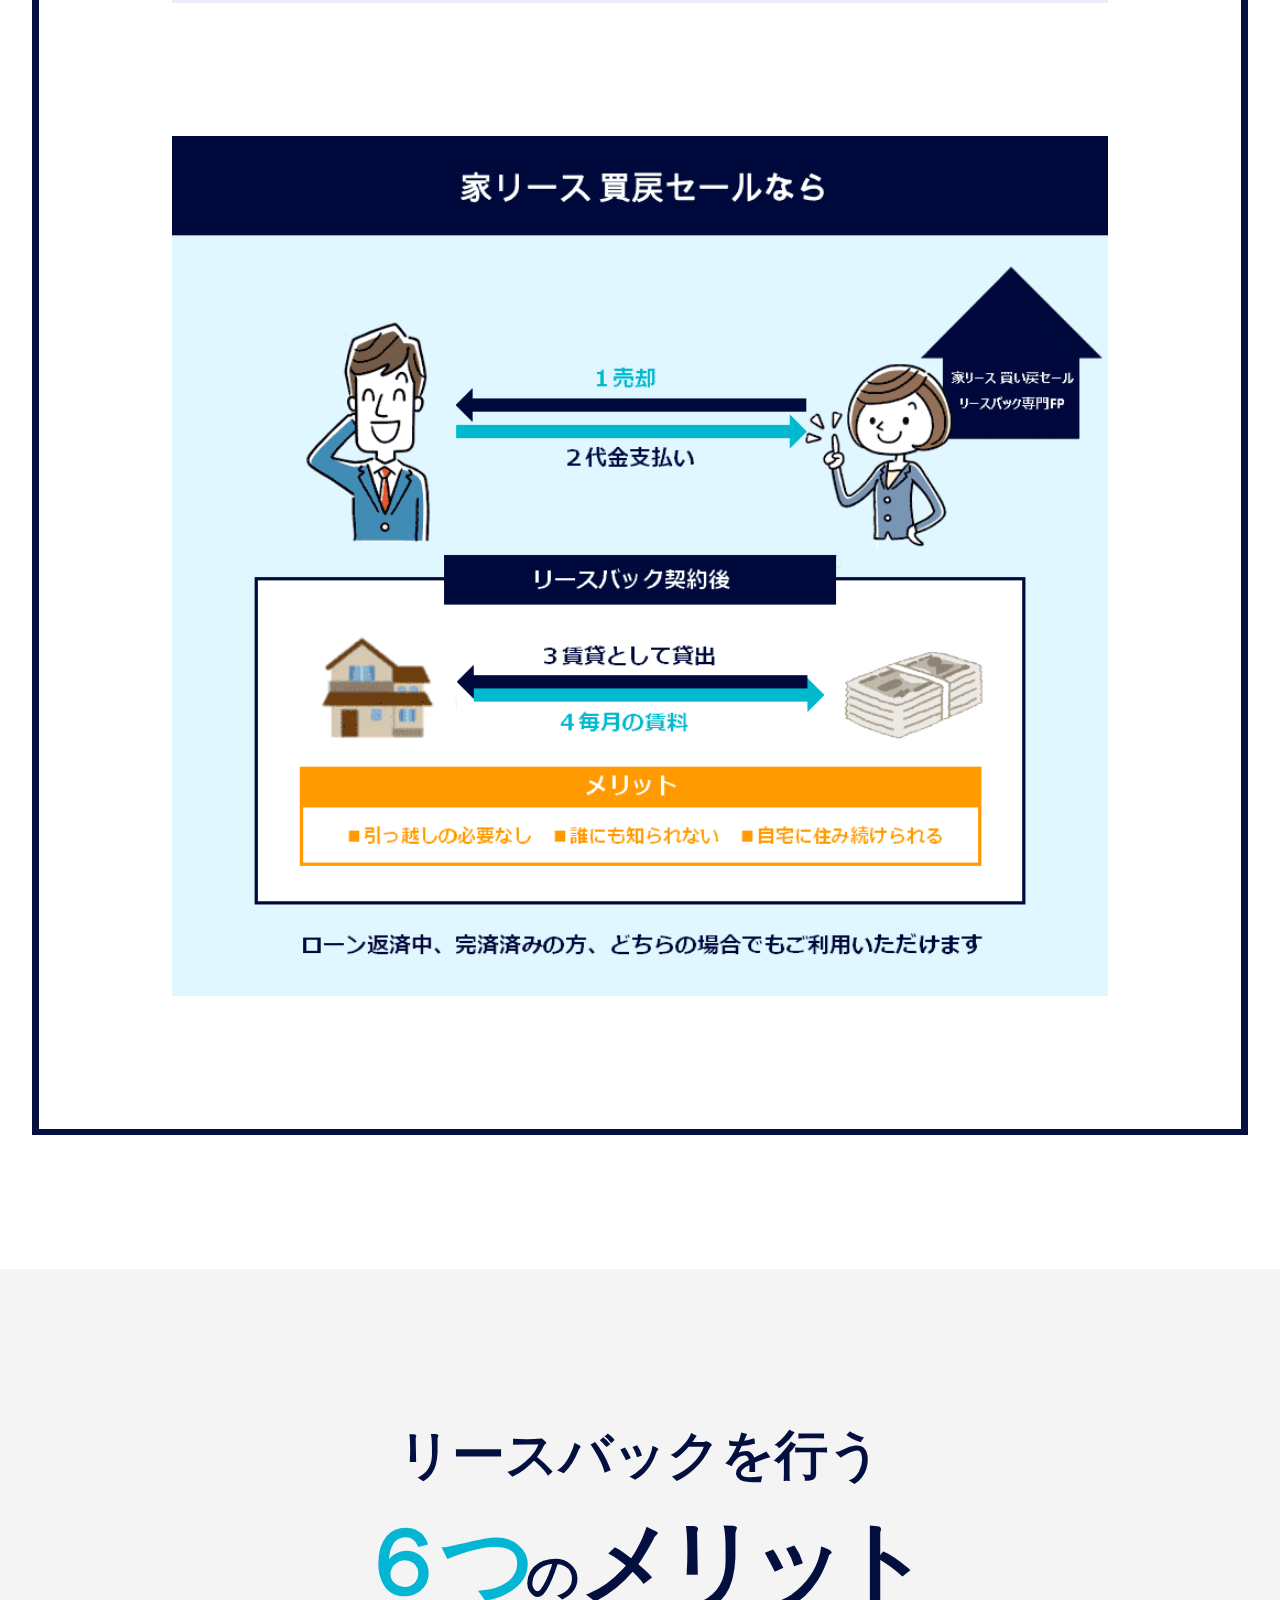
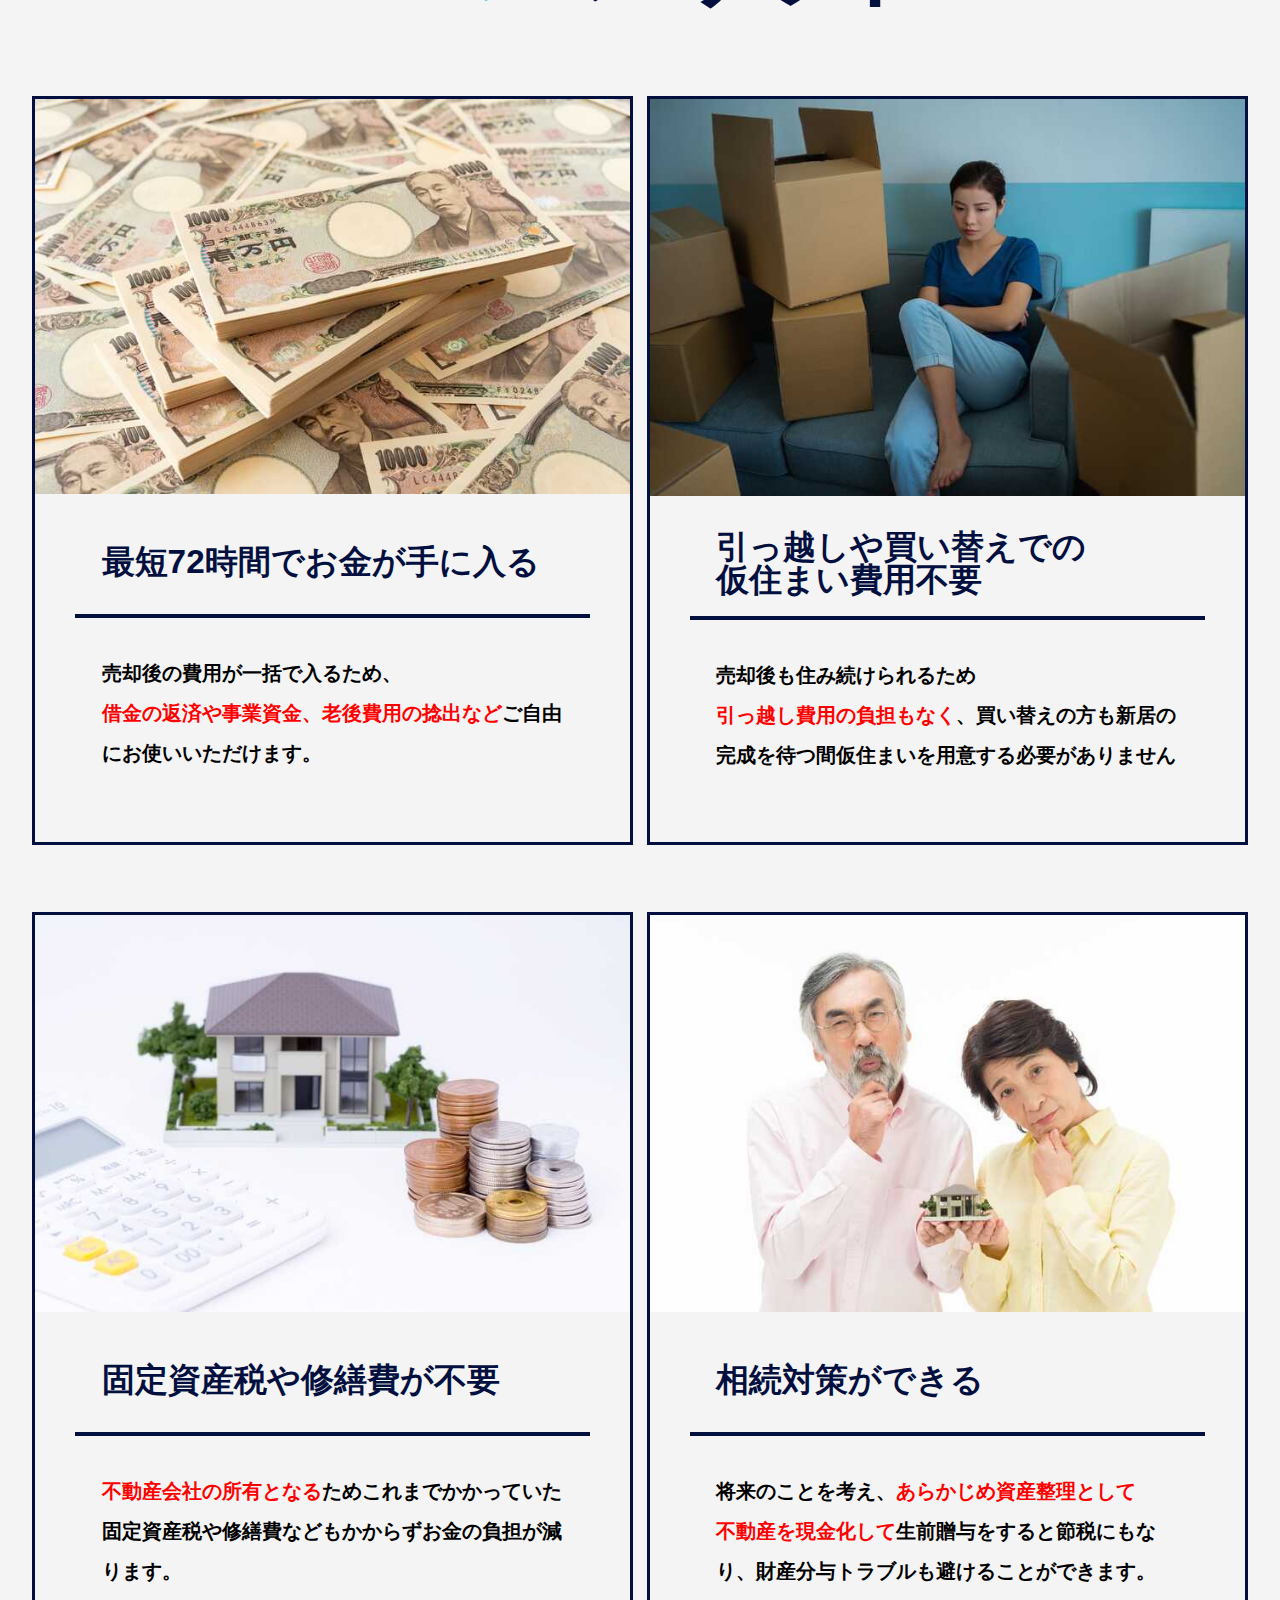
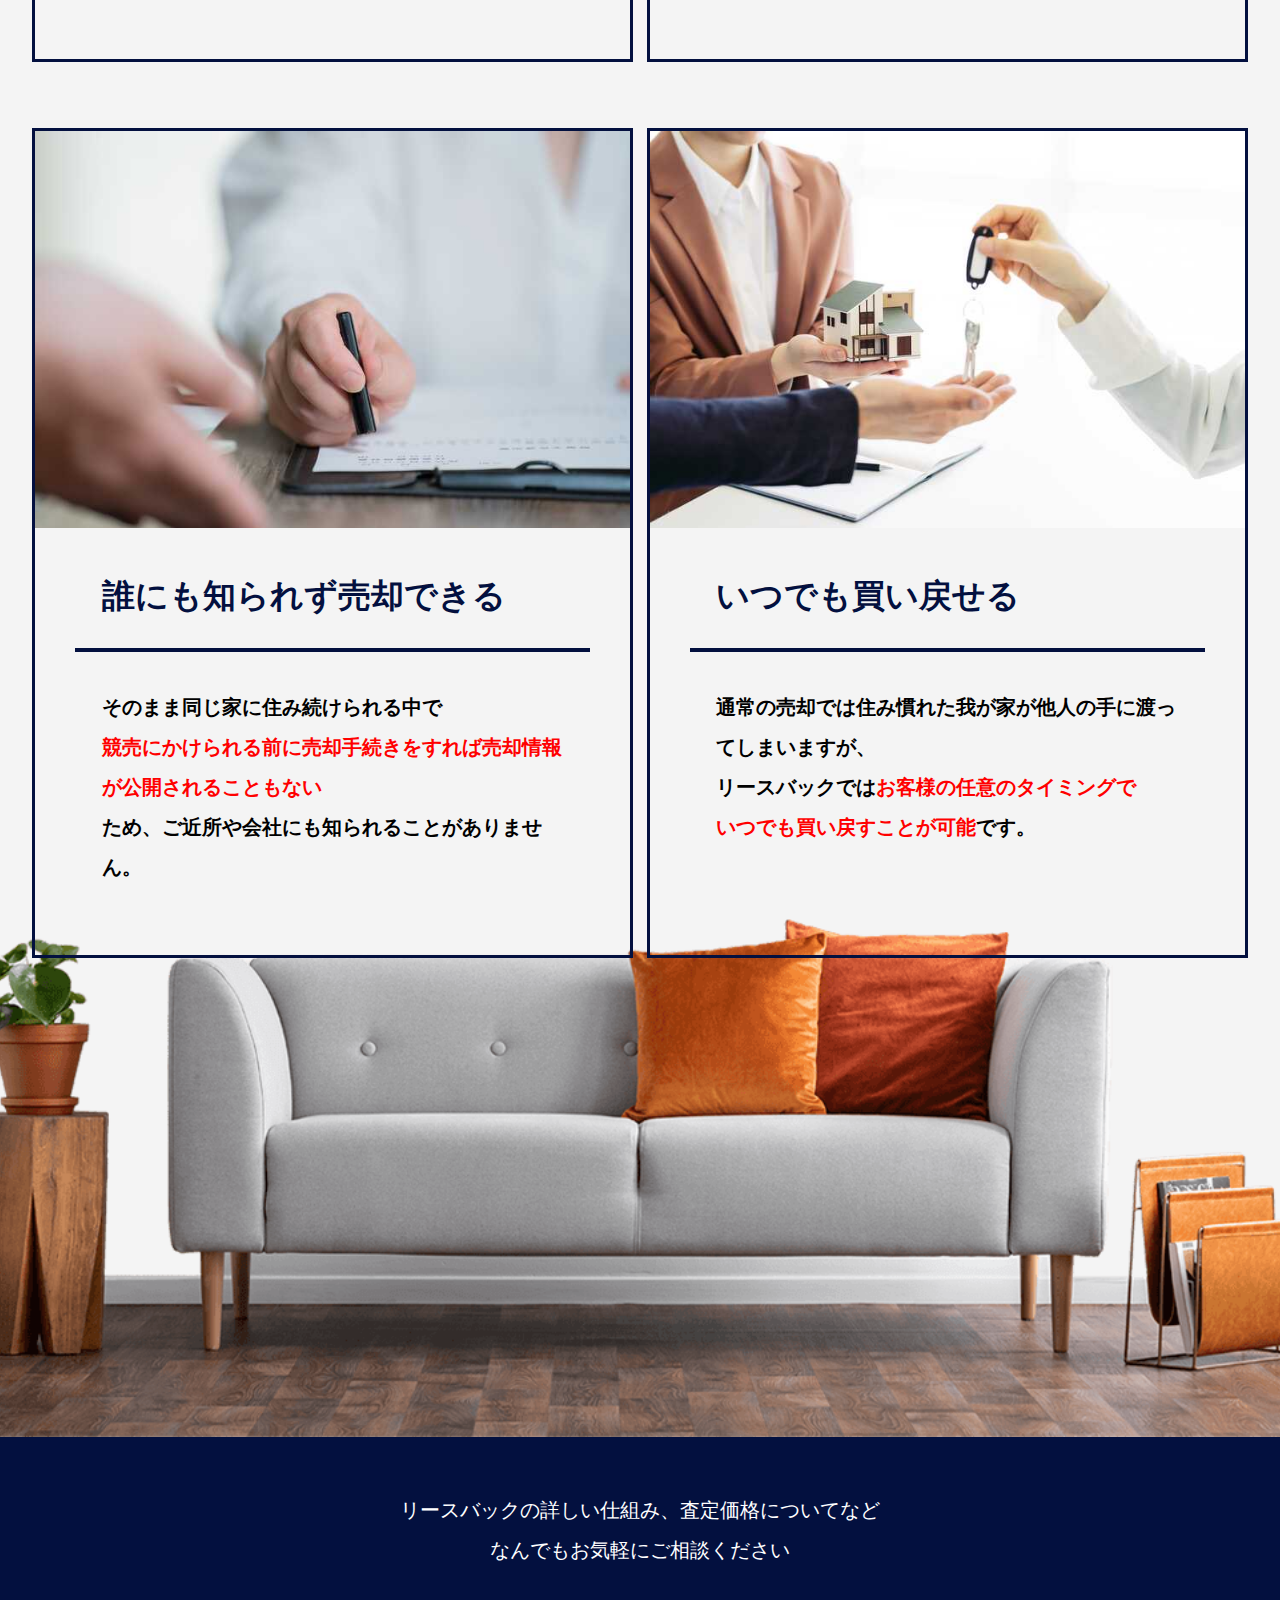
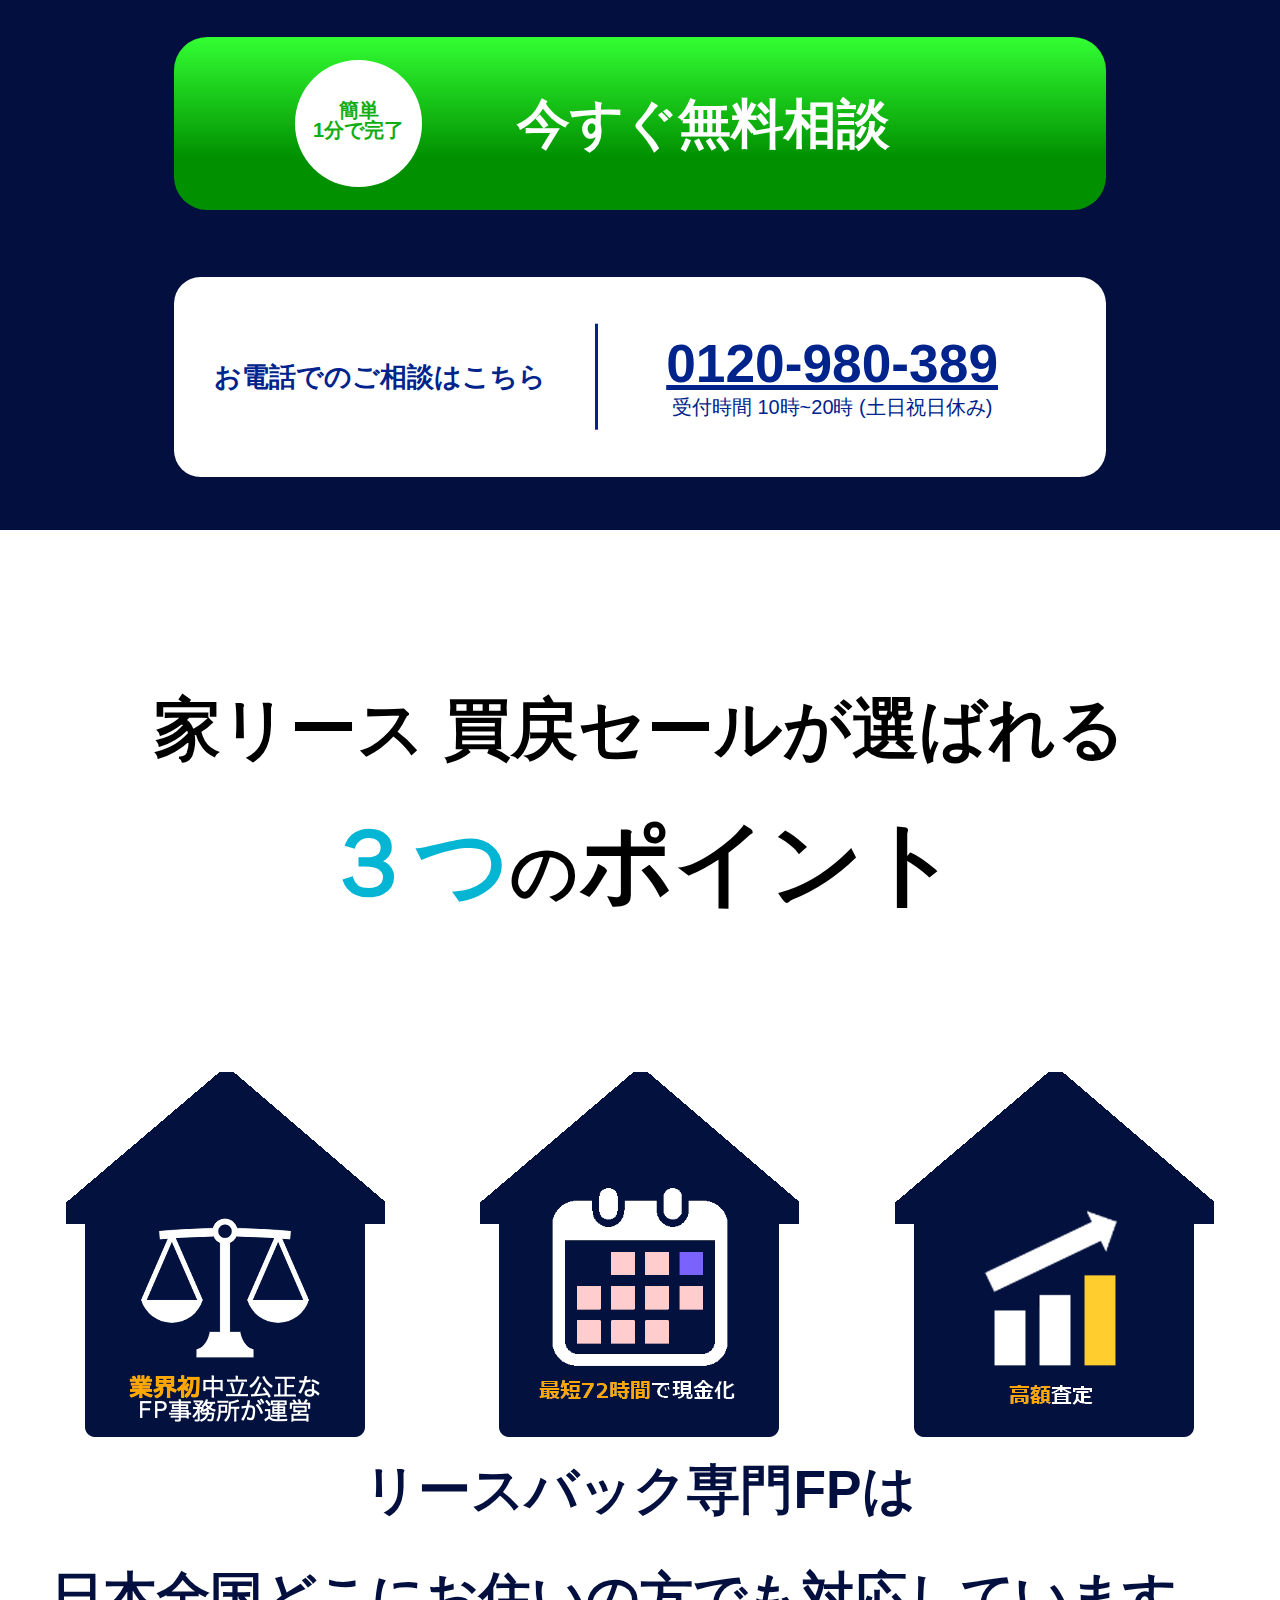
==== commit 44159c3a: "画像の文字が潰れるため、paddingを0へ" ====
--- a/index.html
+++ b/index.html
@@ -22,9 +22,9 @@
   <meta property="fb:app_id" content="">
   <!-- / OGP -->
 
-  <link href="https://fonts.googleapis.com/css?family=Noto+Sans+JP:900" rel="stylesheet">
   <link rel="stylesheet" href="assets/css/reset.css">
   <link rel="stylesheet" href="assets/css/style.css">
+  <link href="https://fonts.googleapis.com/css?family=Noto+Sans+JP:900" rel="stylesheet">
   <link rel="icon" href="img/icon.svg">
   <link rel="shortcut icon" href="apple-touch-icon.png">
   <link rel="apple-touch-icon" href="apple-touch-icon.png" sizes="180x180">
--- a/assets/css/style.css
+++ b/assets/css/style.css
@@ -902,7 +902,6 @@
   margin: auto;
   margin-bottom: 0;
   margin-left: 0;
-  padding: 50px;
 }
 
 .top-logo img {
@@ -1311,7 +1310,6 @@
 .sec01 .img {
   width: 350px;
   margin: auto;
-  padding: 10px;
 }
 
   .sec01-tel {
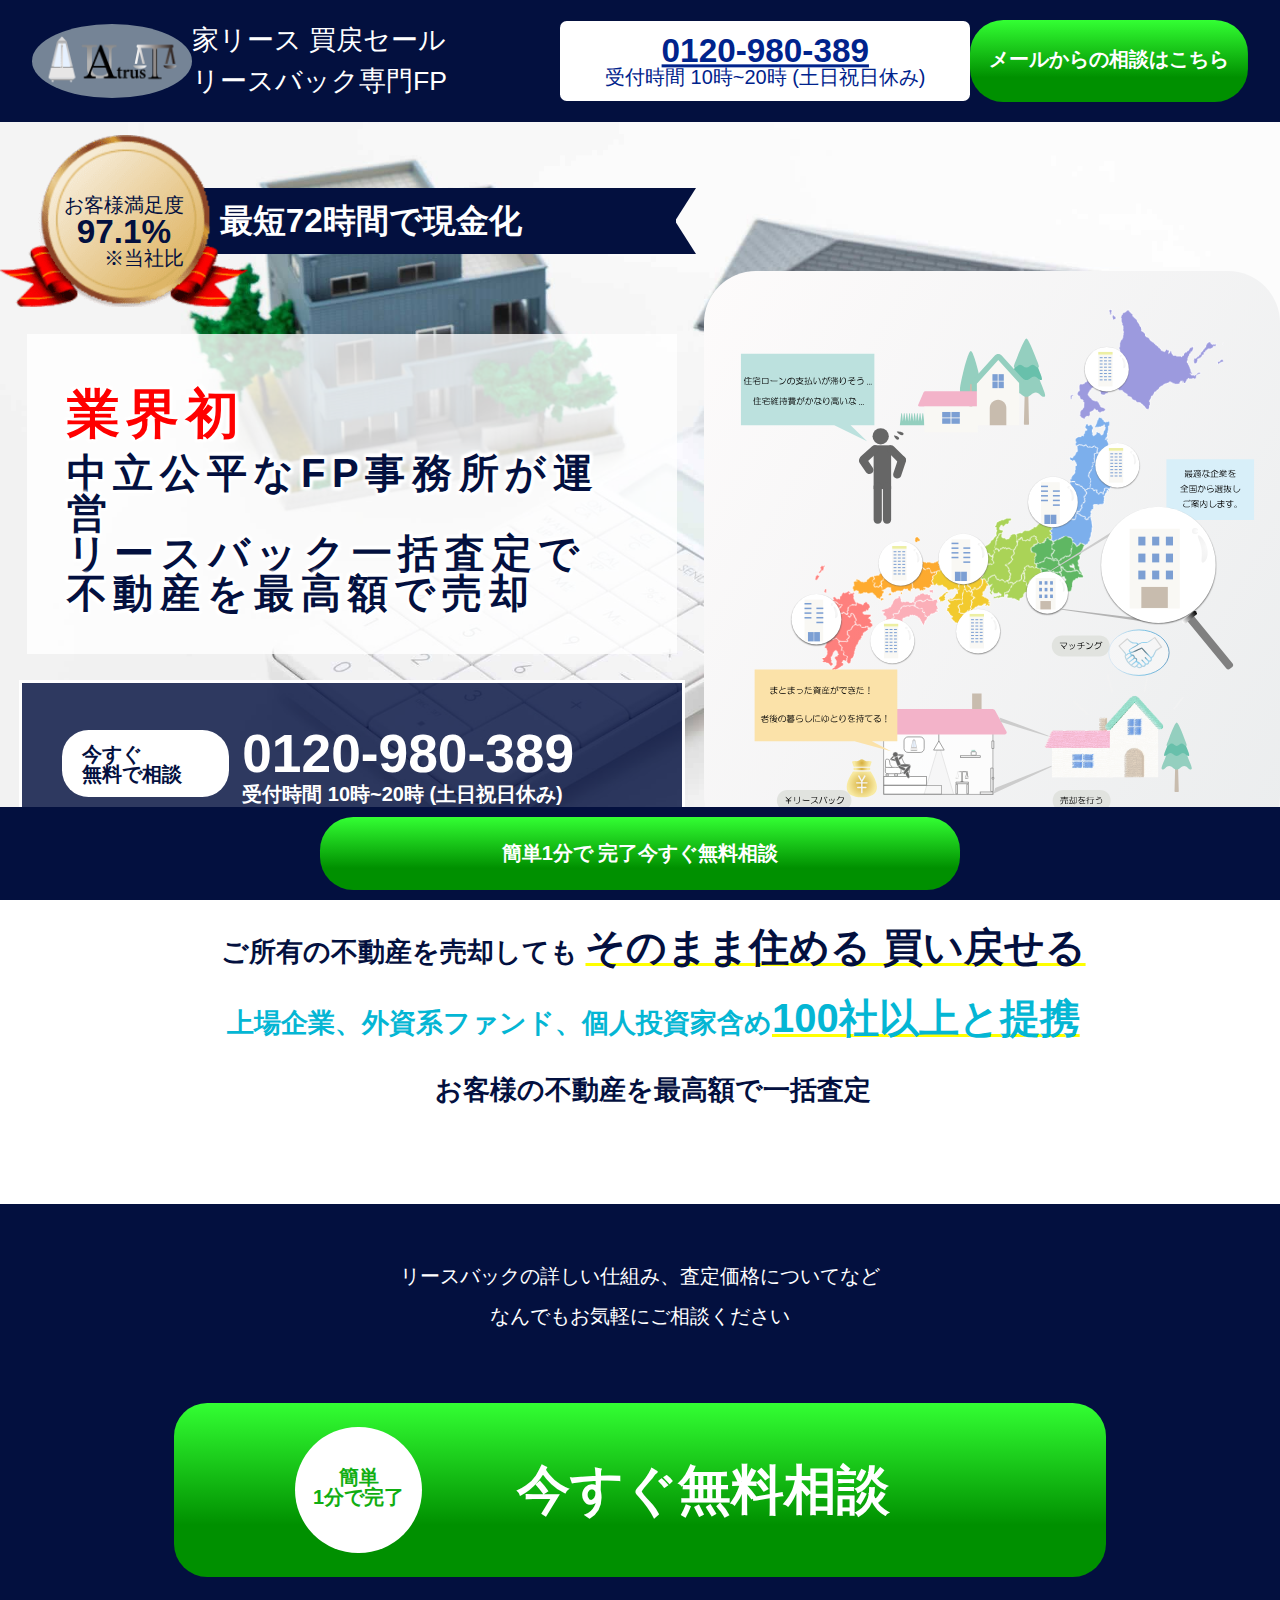
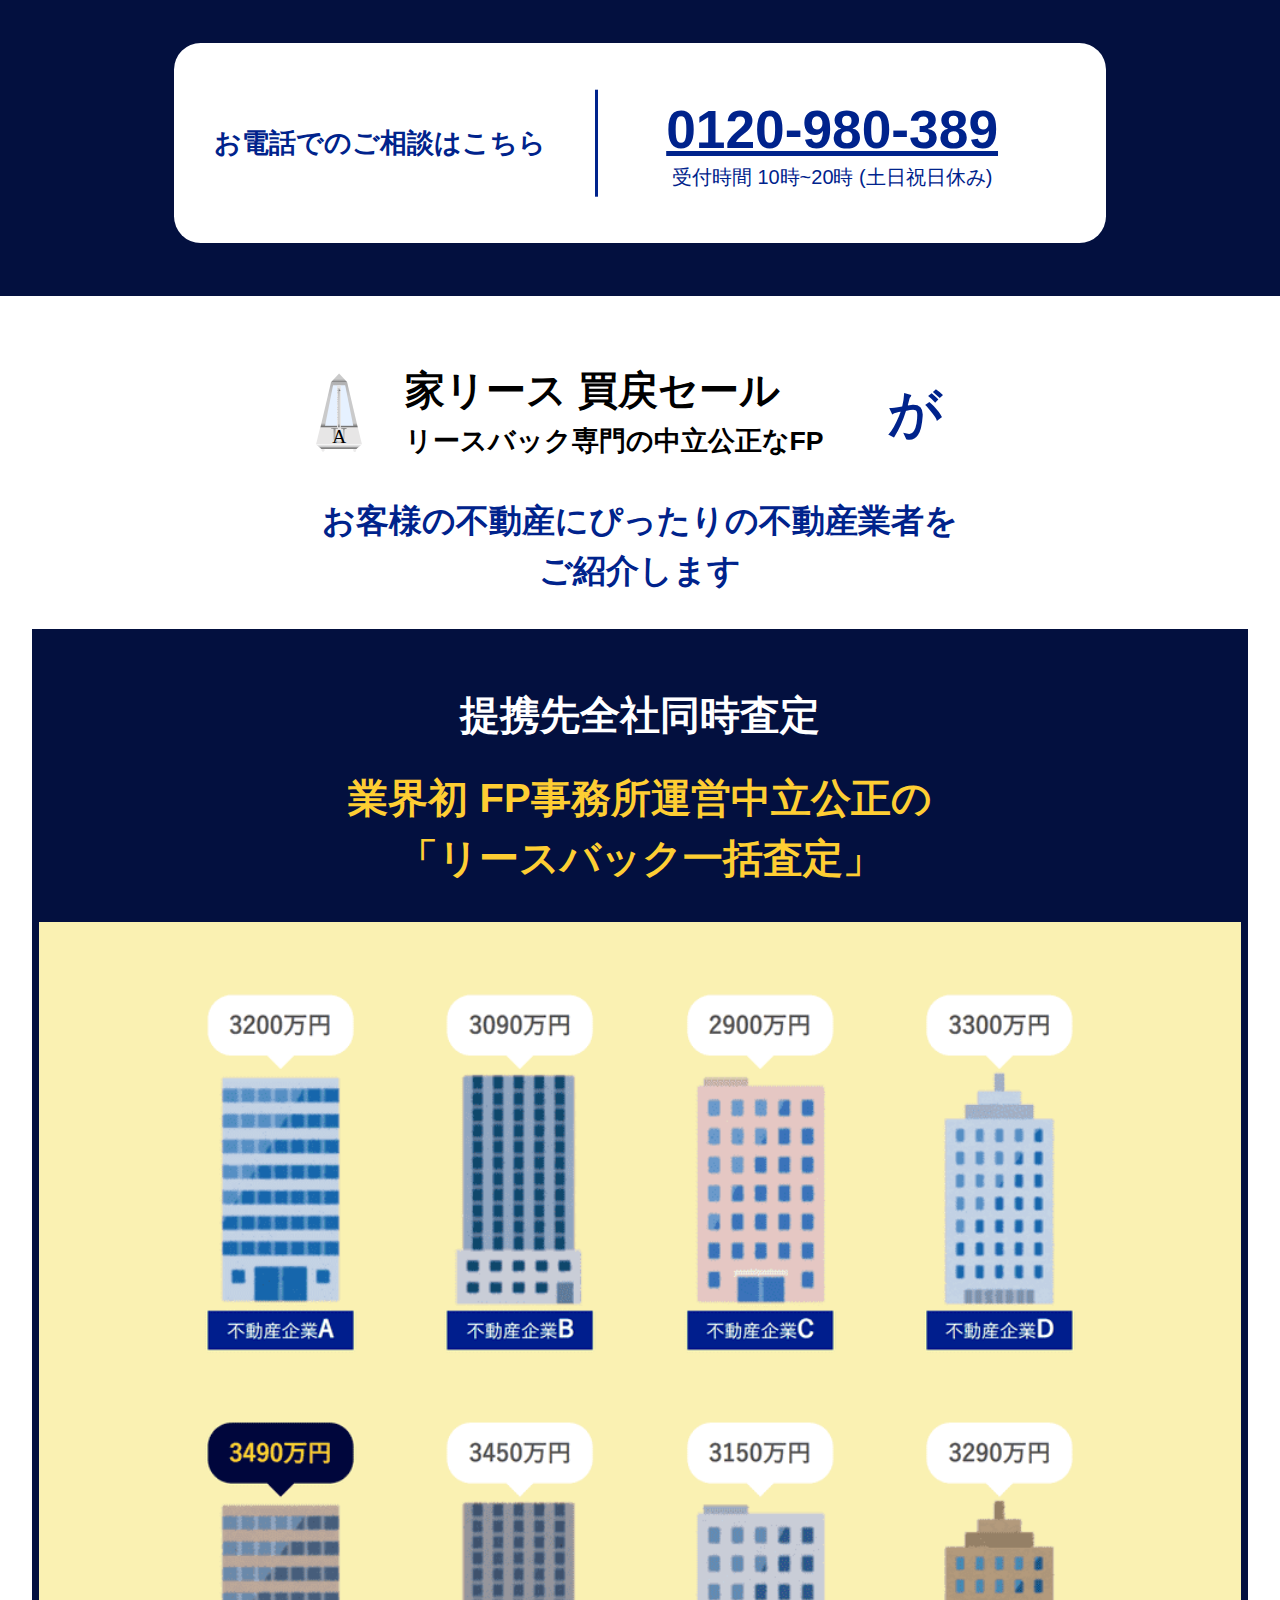
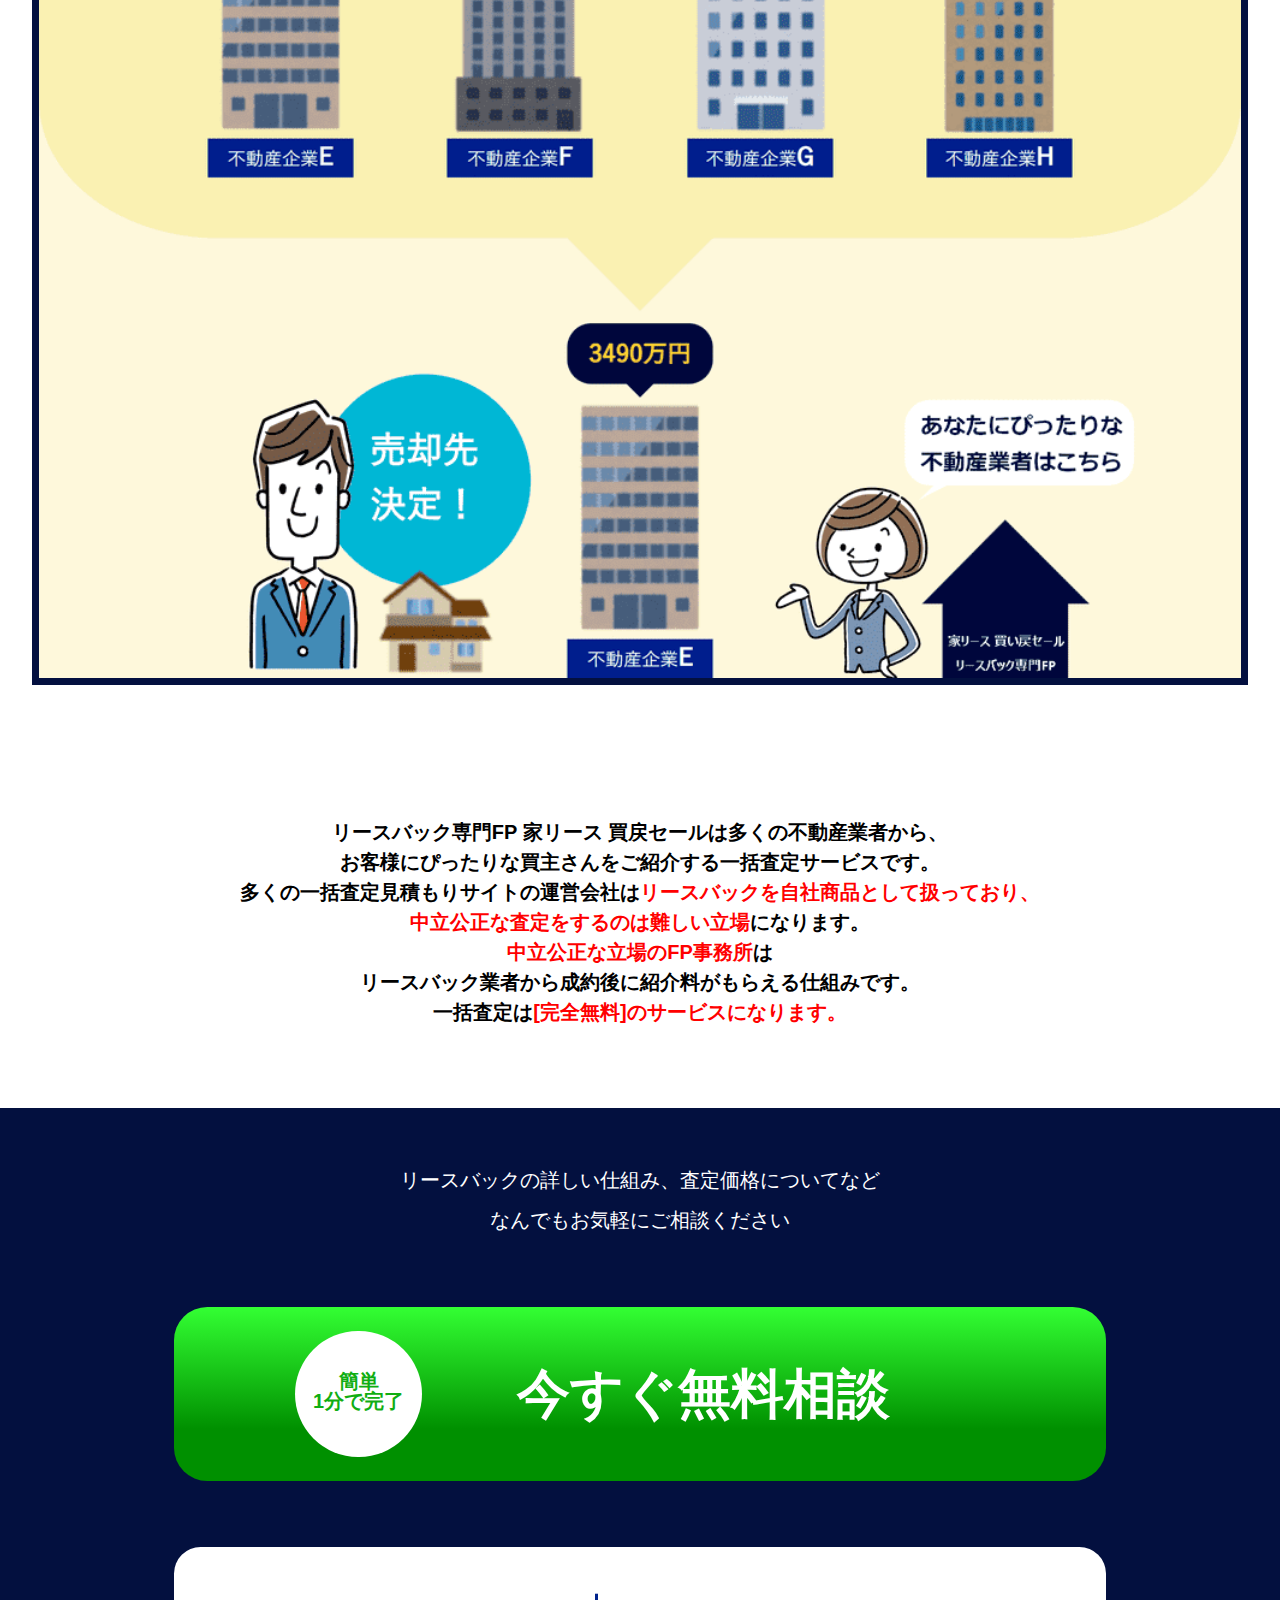
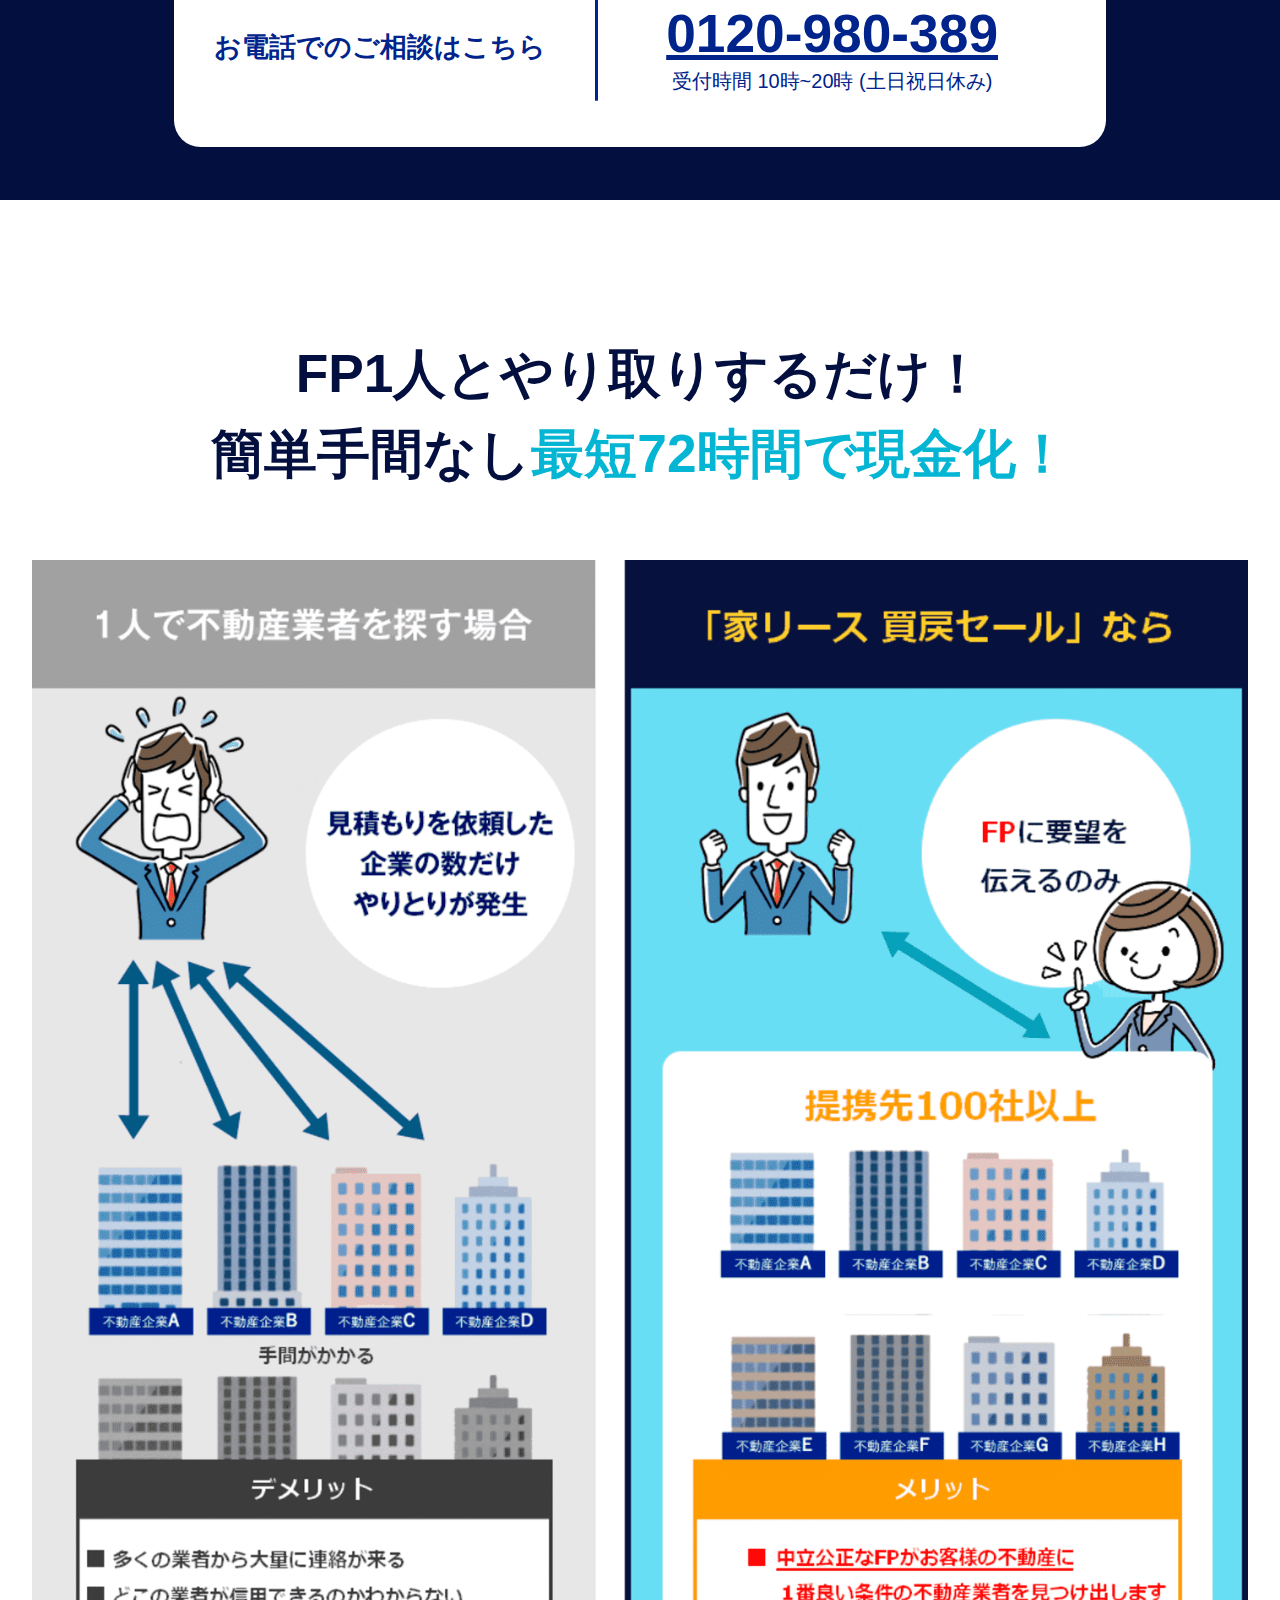
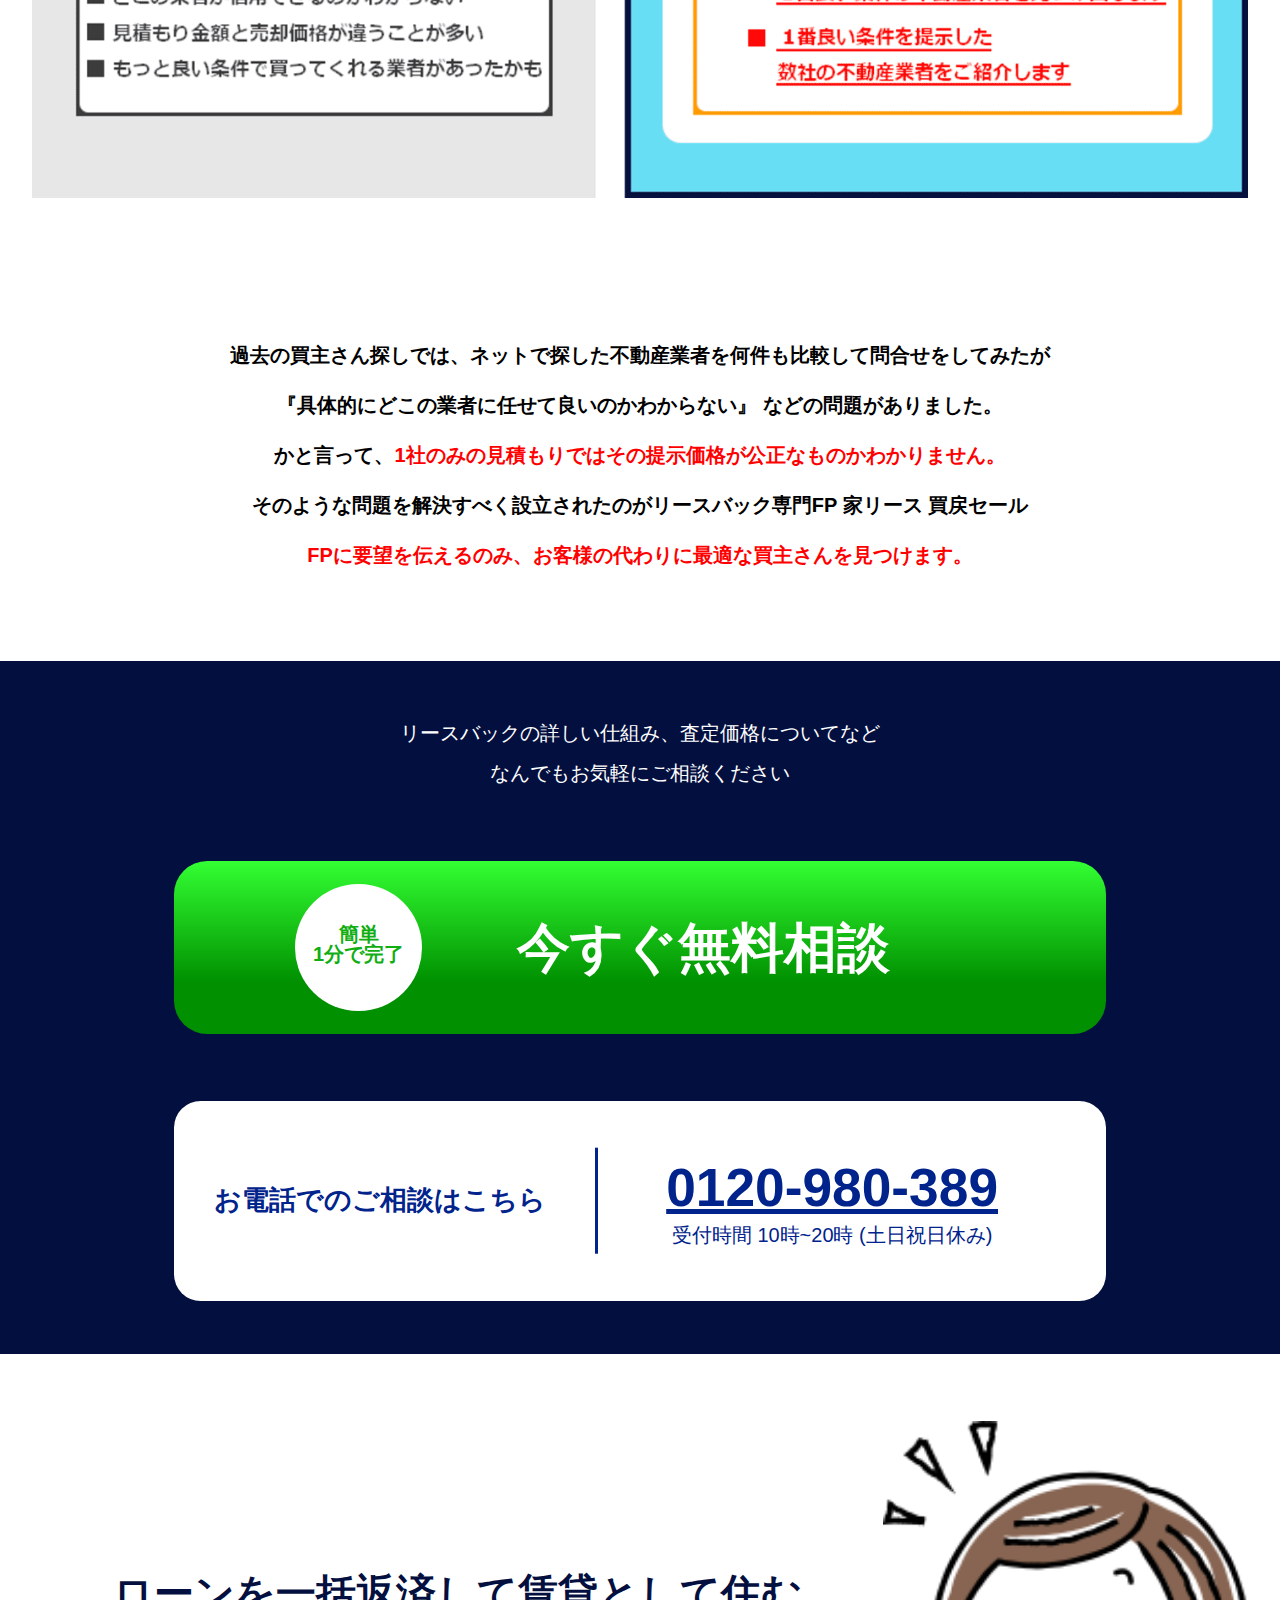
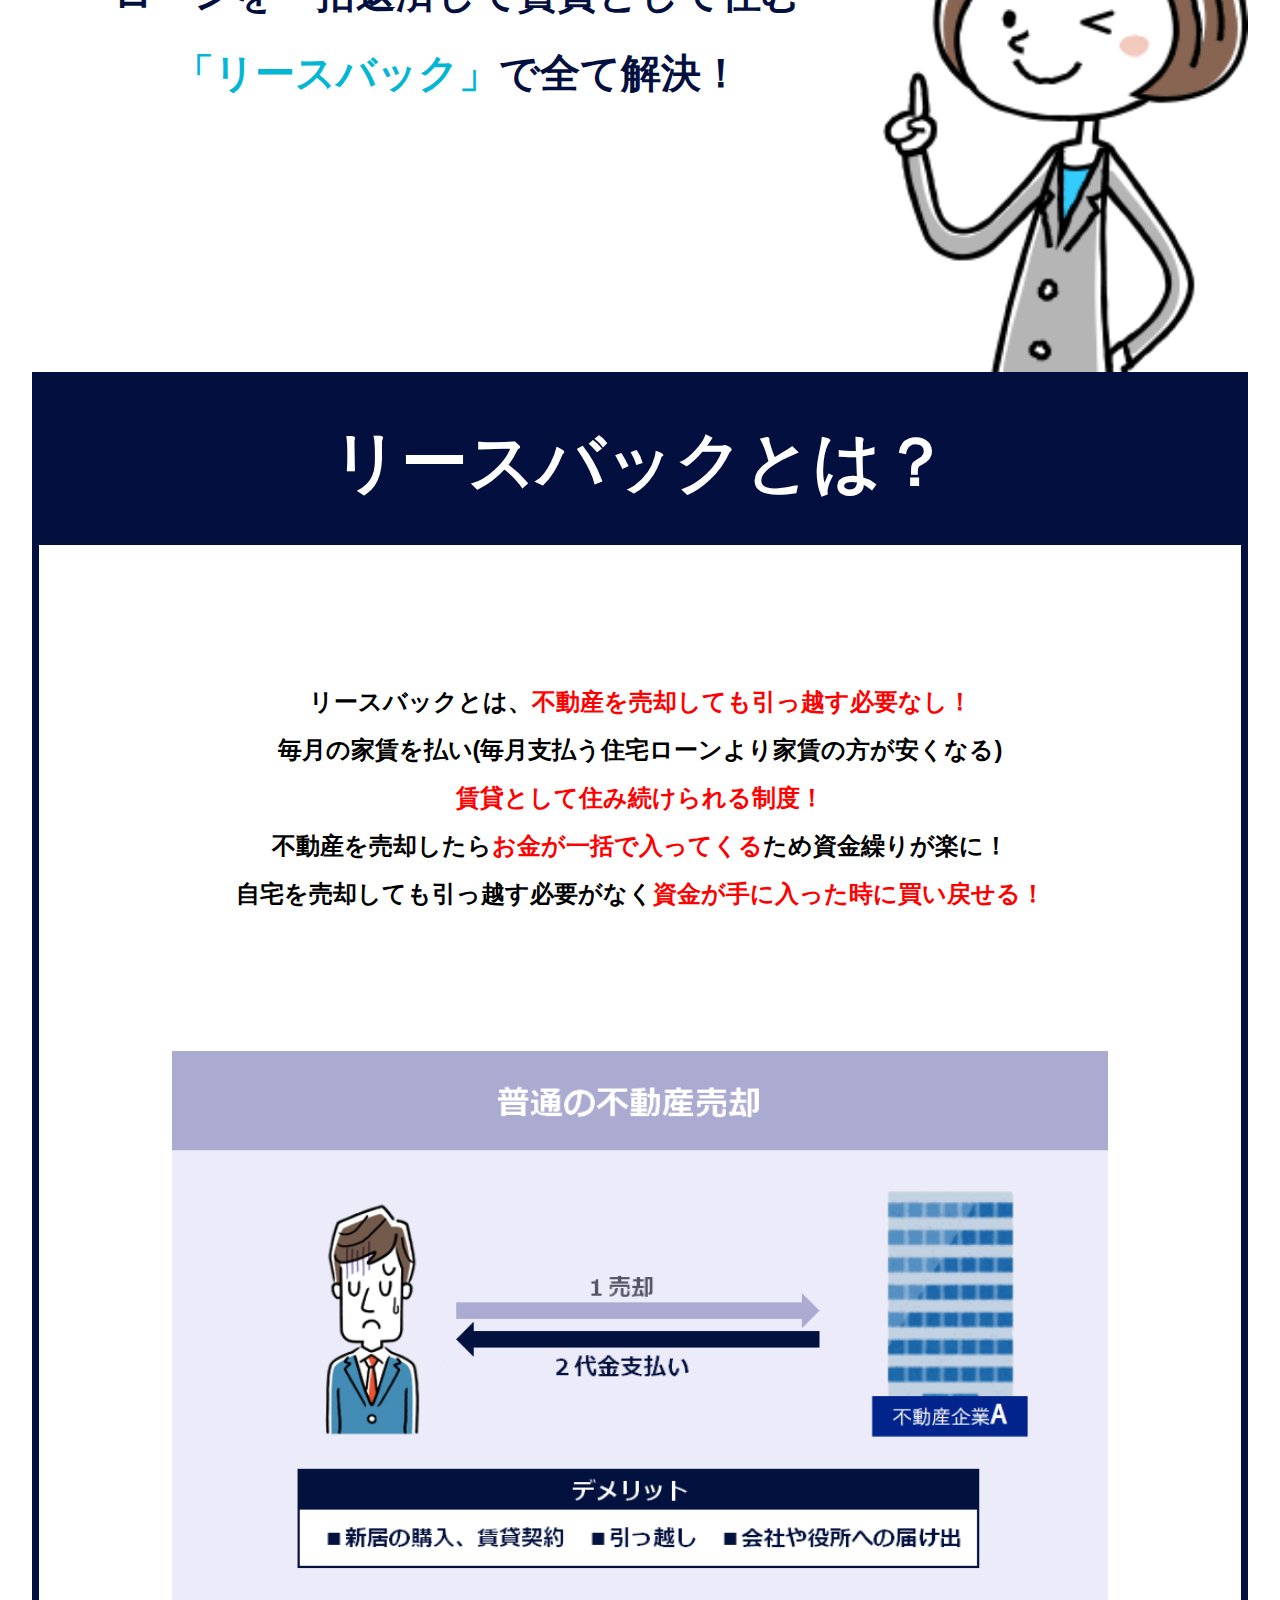
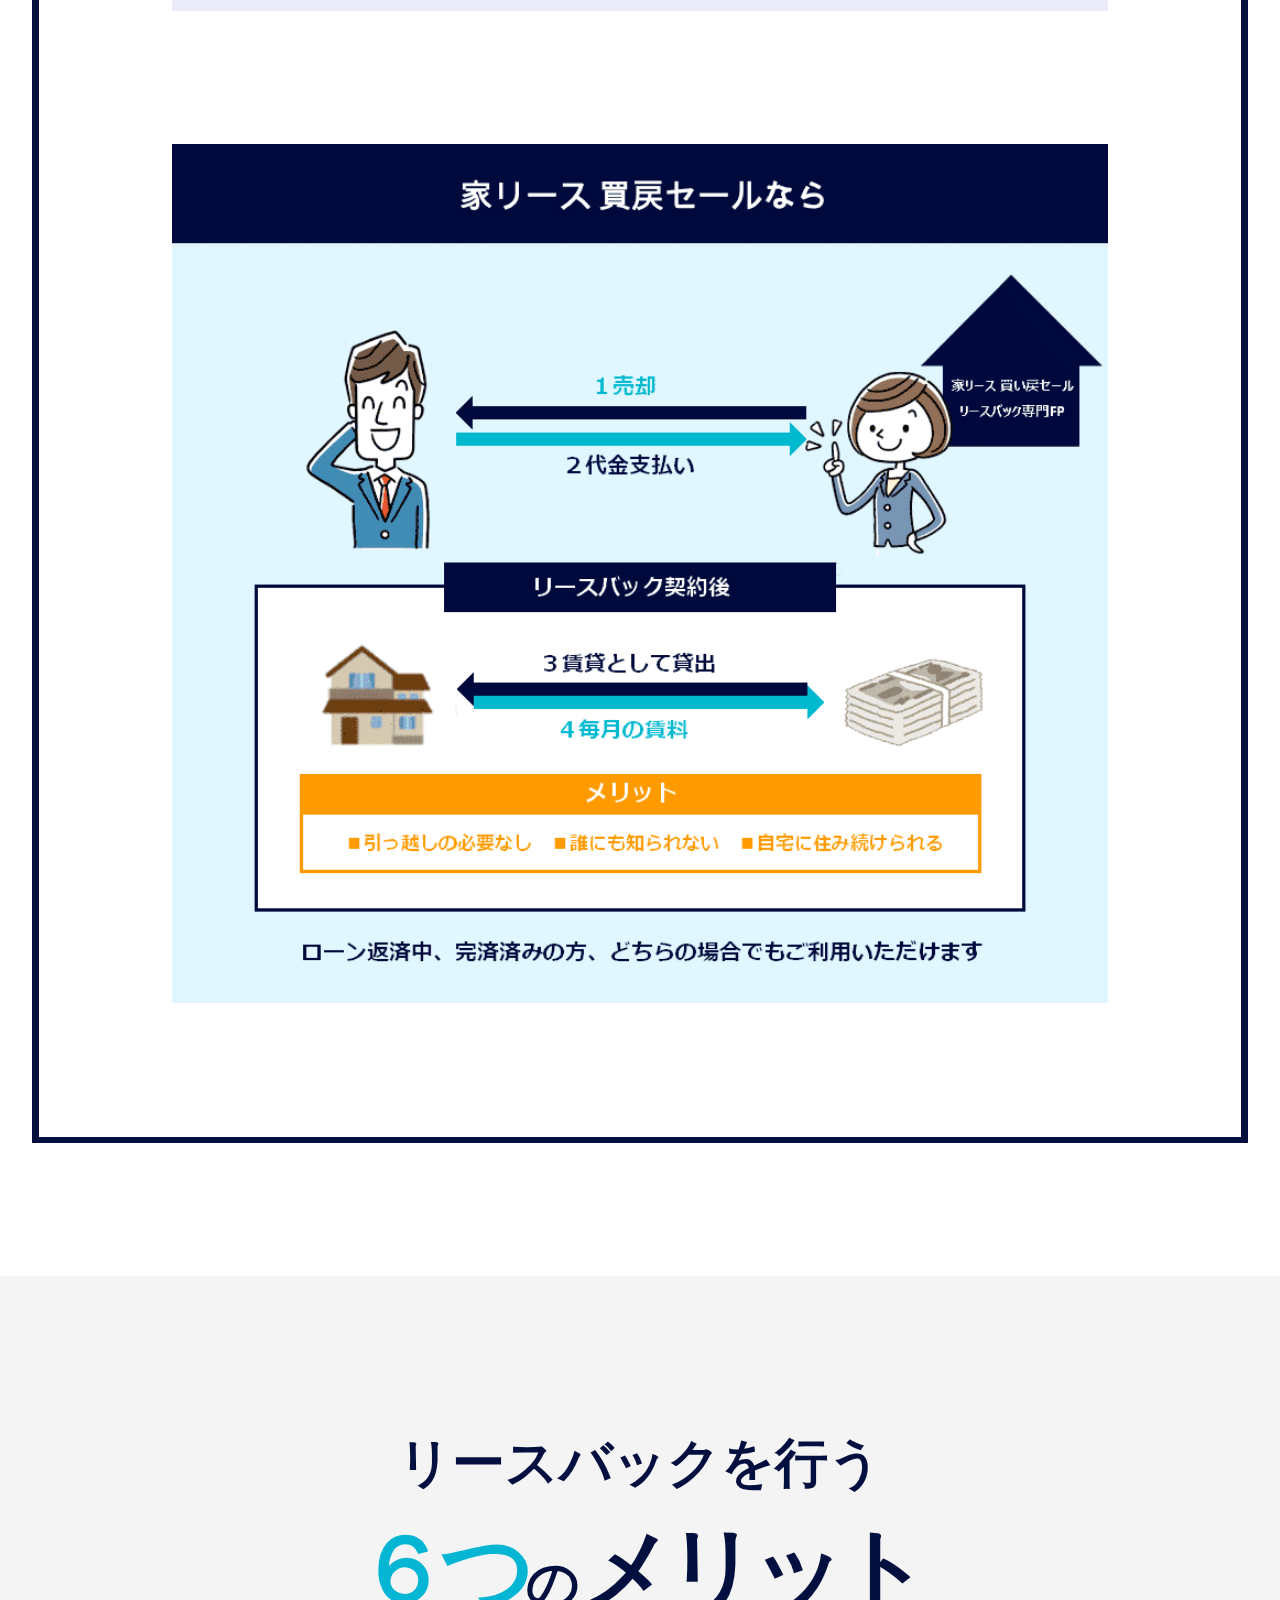
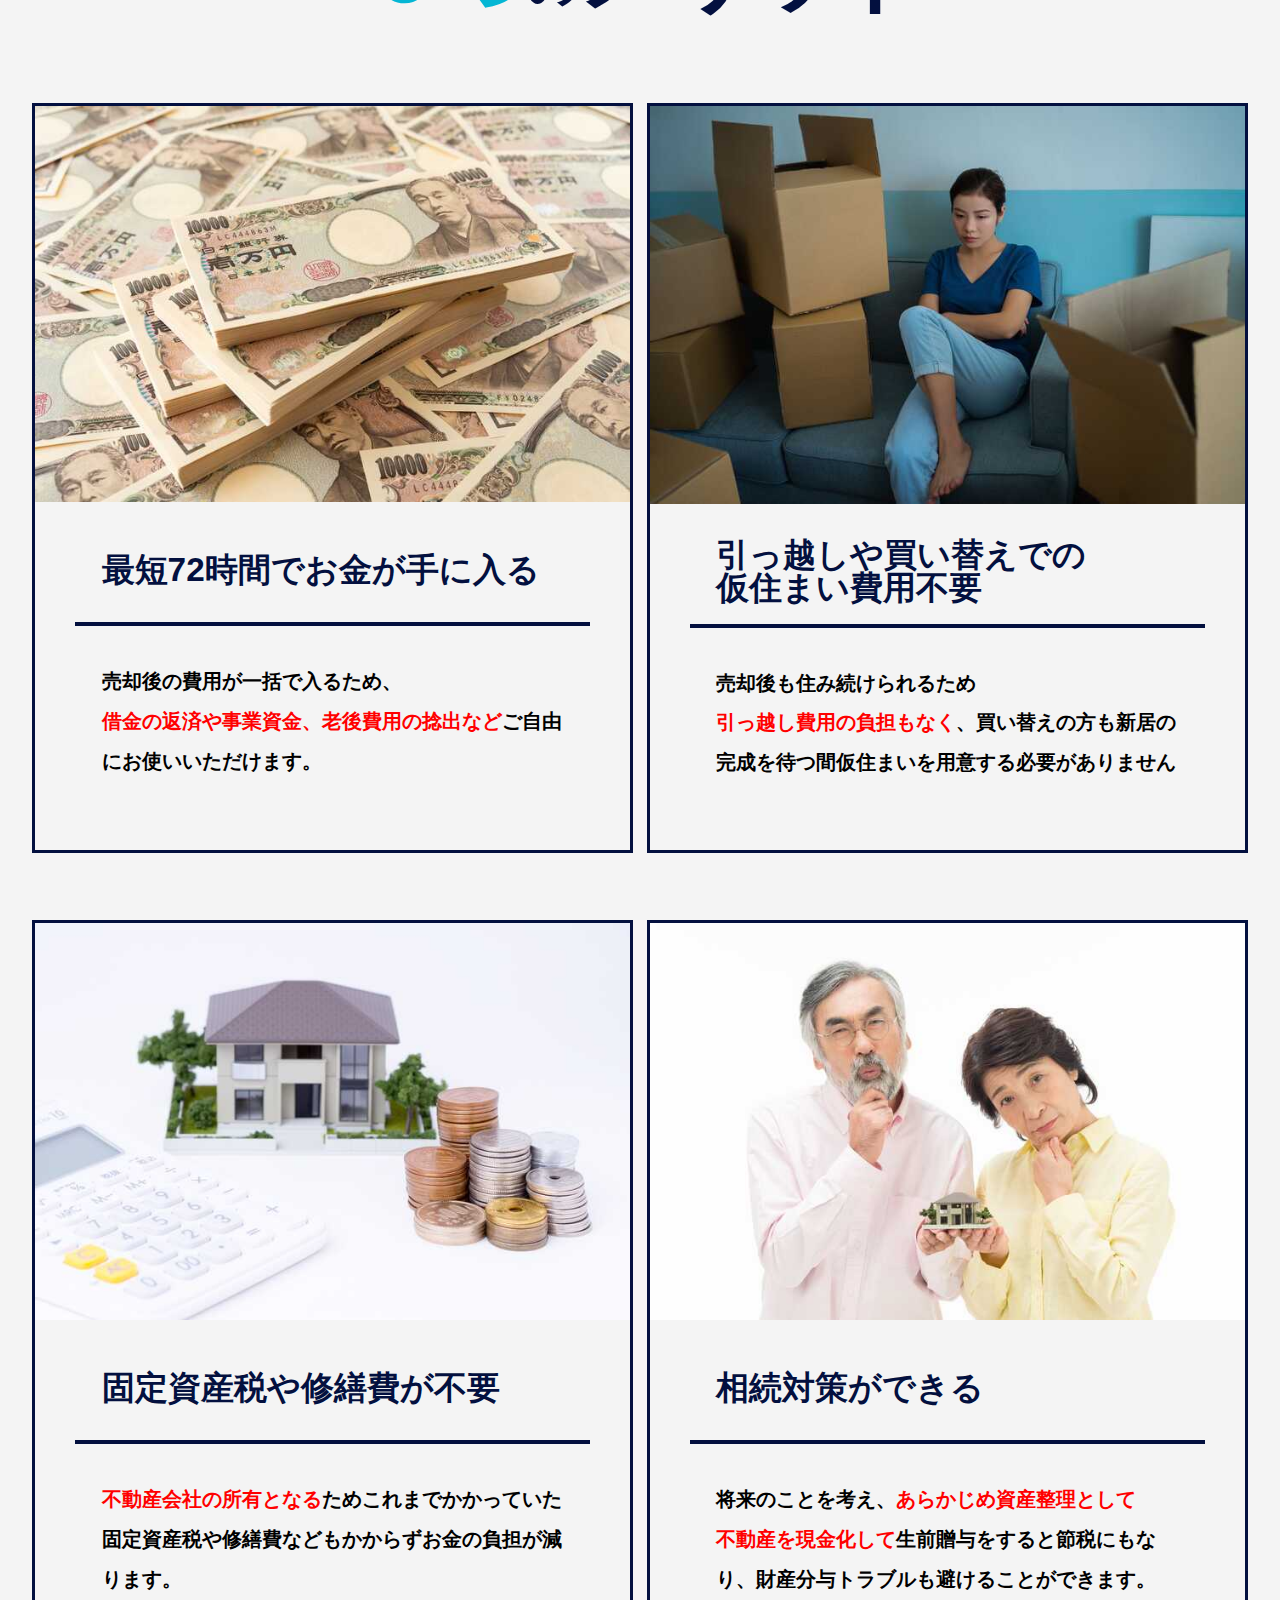
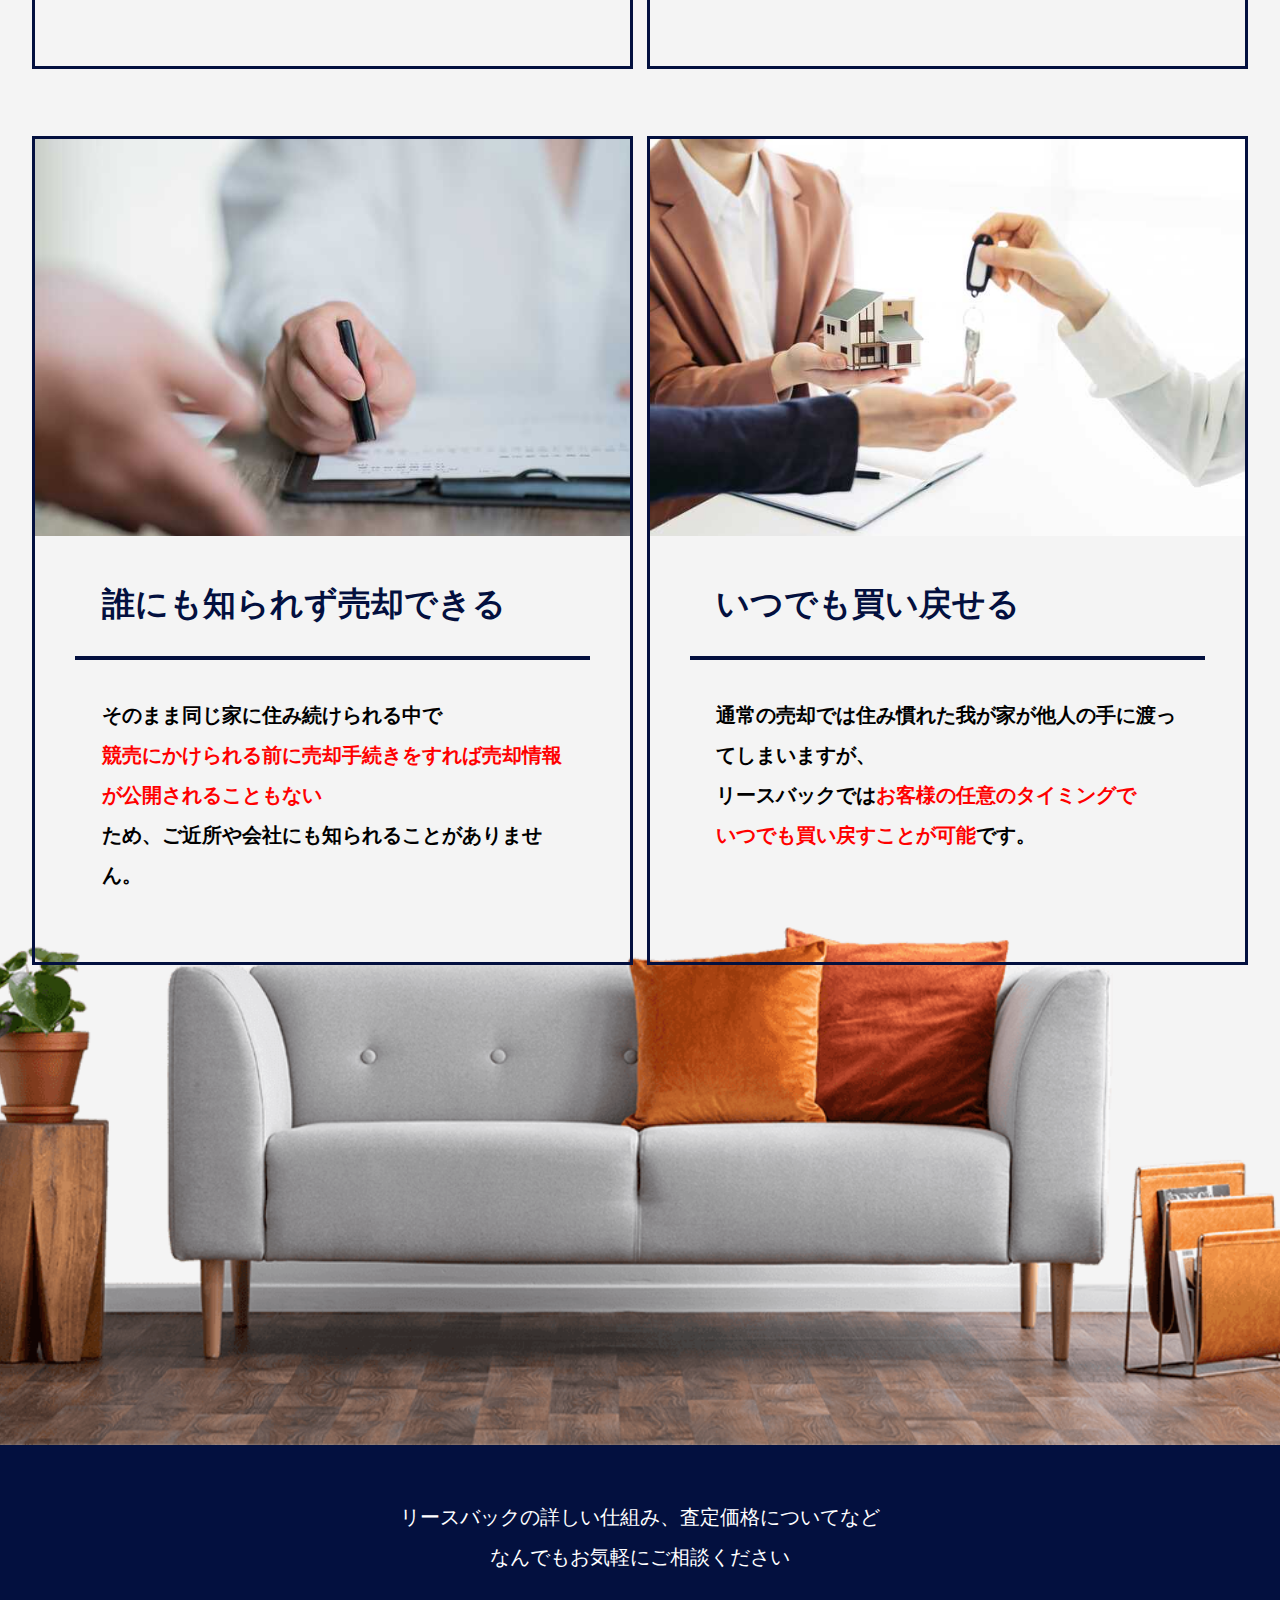
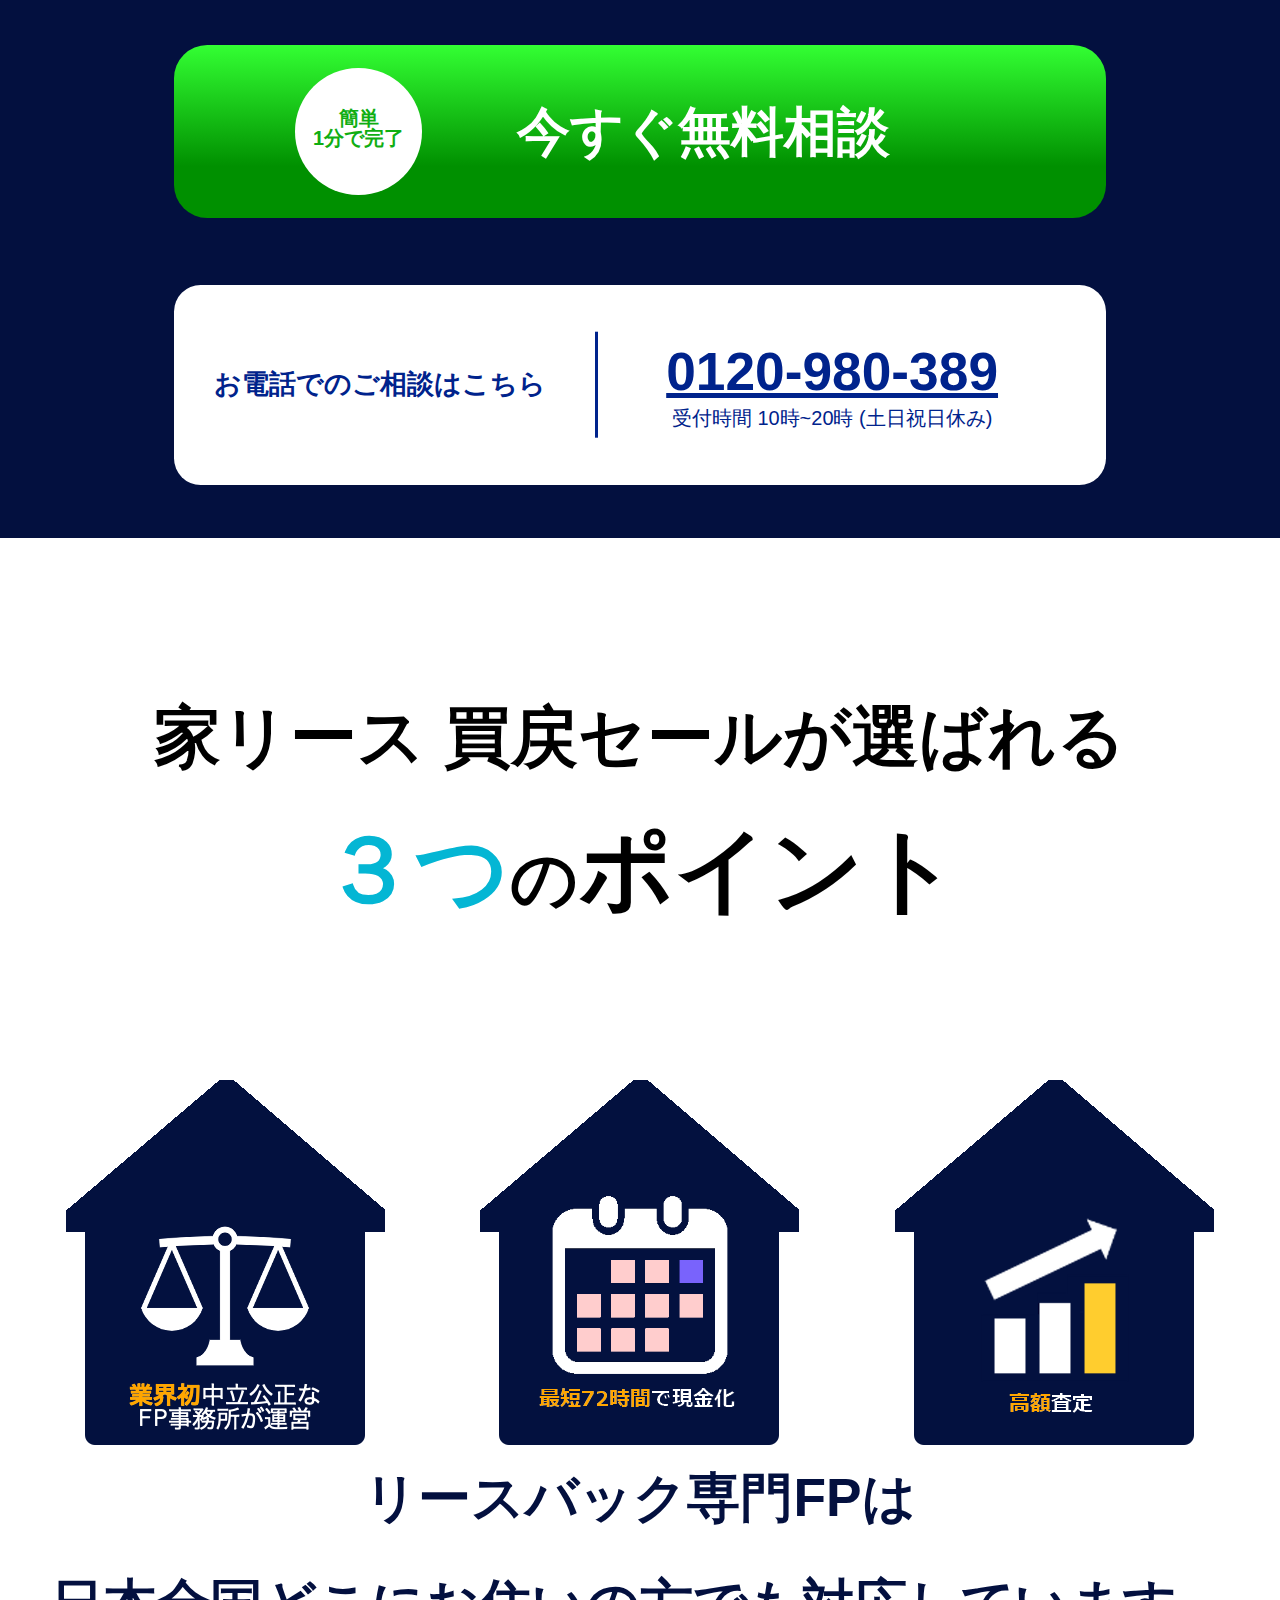
==== commit 5637d672: "電話番号をリンクに" ====
--- a/index.html
+++ b/index.html
@@ -23,7 +23,7 @@
   <!-- / OGP -->
 
   <link rel="stylesheet" href="assets/css/reset.css">
-  <link rel="stylesheet" href="assets/css/style.css">
+  <link rel="stylesheet" href="assets/css/style.css?1.1">
   <link href="https://fonts.googleapis.com/css?family=Noto+Sans+JP:900" rel="stylesheet">
   <link rel="icon" href="img/icon.svg">
   <link rel="shortcut icon" href="apple-touch-icon.png">
@@ -52,7 +52,7 @@
       </div>
       <div class="tel fz-30">
         <div>
-          <p class="a jost-bold fz-25">0120-980-389</p>
+          <a href="tel:0120-980-389" class="a jost-bold fz-25">0120-980-389</a>
           <p class="b fz-15">受付時間 10時~20時 (土日祝日休み)</p>
         </div>
       </div>
@@ -80,7 +80,7 @@
         </div>
         <div class="sec01-tel d">
           <p class="a fz-15">今すぐ<br>無料で相談</p>
-          <p class="b jost-bold fz-40">0120-980-389</p>
+          <a href="tel:0120-980-389" class="b jost-bold fz-40">0120-980-389</a>
           <p class="c fz-15">受付時間 10時~20時 (土日祝日休み)</p>
         </div>
       </section>
@@ -95,11 +95,11 @@
       <div class="theme-color-02 sec02-cont-02 fz-15">
         <p>リースバックの詳しい仕組み、査定価格についてなど<br>なんでもお気軽にご相談ください</p>
         <div>
-          <a href="#contact"><span class="fz-15">簡単<br>1分で完了</span><span class="fz-40">今すぐ無料相談</span></a>
+          <a class="abtn" href="#contact"><span class="fz-15">簡単<br>1分で完了</span><span class="fz-40">今すぐ無料相談</span></a>
         </div>
         <div class="sec02-tel">
           <p class="a fz-20">お電話での<span>ご相談はこちら</span></p>
-          <p class="b jost-bold fz-40">0120-980-389</p>
+          <a href="tel:0120-980-389" class="b jost-bold fz-40">0120-980-389</a>
           <p class="c fz-15">受付時間 10時~20時 (土日祝日休み)</p>
         </div>
       </div>
@@ -128,13 +128,13 @@
         <div class="theme-color-02 sec02-cont-02 fz-15">
           <p>リースバックの詳しい仕組み、査定価格についてなど<br>なんでもお気軽にご相談ください</p>
           <div>
-            <a href="#contact">
+            <a class="abtn" href="#contact">
               <span class="fz-15">簡単<br>1分で完了</span><span class="fz-40">今すぐ無料相談</span>
             </a>
           </div>
           <div class="sec02-tel">
             <p class="a fz-20">お電話での<span>ご相談はこちら</span></p>
-            <p class="b jost-bold fz-40">0120-980-389</p>
+            <a href="tel:0120-980-389" class="b jost-bold fz-40">0120-980-389</a>
             <p class="c fz-15">受付時間 10時~20時 (土日祝日休み)</p>
           </div>
         </div>
@@ -158,11 +158,11 @@
       <div class="theme-color-02 sec02-cont-02 fz-15">
         <p>リースバックの詳しい仕組み、査定価格についてなど<br>なんでもお気軽にご相談ください</p>
         <div>
-          <a href="#contact"><span class="fz-15">簡単<br>1分で完了</span><span class="fz-40">今すぐ無料相談</span></a>
+          <a class="abtn" href="#contact"><span class="fz-15">簡単<br>1分で完了</span><span class="fz-40">今すぐ無料相談</span></a>
         </div>
         <div class="sec02-tel">
           <p class="a fz-20">お電話での<span>ご相談はこちら</span></p>
-          <p class="b jost-bold fz-40">0120-980-389</p>
+          <a href="tel:0120-980-389" class="b jost-bold fz-40">0120-980-389</a>
           <p class="c fz-15">受付時間 10時~20時 (土日祝日休み)</p>
         </div>
       </div>
@@ -226,11 +226,11 @@
       <div class="theme-color-02 sec02-cont-02 fz-15">
         <p>リースバックの詳しい仕組み、査定価格についてなど<br>なんでもお気軽にご相談ください</p>
         <div>
-          <a href="#contact"><span class="fz-15">簡単<br>1分で完了</span><span class="fz-40">今すぐ無料相談</span></a>
+          <a class="abtn" href="#contact"><span class="fz-15">簡単<br>1分で完了</span><span class="fz-40">今すぐ無料相談</span></a>
         </div>
         <div class="sec02-tel">
           <p class="a fz-20">お電話での<span>ご相談はこちら</span></p>
-          <p class="b jost-bold fz-40">0120-980-389</p>
+          <a href="tel:0120-980-389" class="b jost-bold fz-40">0120-980-389</a>
           <p class="c fz-15">受付時間 10時~20時 (土日祝日休み)</p>
         </div>
       </div>
@@ -319,11 +319,11 @@
       <div class="theme-color-02 sec02-cont-02 fz-15">
         <p>リースバックの詳しい仕組み、査定価格についてなど<br>なんでもお気軽にご相談ください</p>
         <div>
-          <a href="#contact"><span class="fz-15">簡単<br>1分で完了</span><span class="fz-40">今すぐ無料相談</span></a>
+          <a class="abtn" href="#contact"><span class="fz-15">簡単<br>1分で完了</span><span class="fz-40">今すぐ無料相談</span></a>
         </div>
         <div class="sec02-tel">
           <p class="a fz-20">お電話での<span>ご相談はこちら</span></p>
-          <p class="b jost-bold fz-40">0120-980-389</p>
+          <a href="tel:0120-980-389" class="b jost-bold fz-40">0120-980-389</a>
           <p class="c fz-15">受付時間 10時~20時 (土日祝日休み)</p>
         </div>
       </div>
@@ -438,7 +438,7 @@
         <div class="sec06-tel">
 
           <p>お電話での<span>ご相談はこちら</span></p>
-          <p class="jost-bold">0120-980-389</p>
+          <a href="tel:0120-980-389" class="jost-bold">0120-980-389</a>
           <div>
             <p>受付時間 10時~20時 (土日祝日休み)</p>
           </div>
@@ -517,7 +517,7 @@
   </footer>
   <div class="theme-color-02 sec02-cont-02 footbar" id="foot">
     <div>
-      <a href="#contact" class="fz-15">
+      <a href="#contact" class="abtn fz-15">
         簡単1分で 完了今すぐ無料相談
       </a>
     </div>
--- a/assets/css/style.css
+++ b/assets/css/style.css
@@ -231,7 +231,7 @@
   line-height: 2em;
 }
 
-.sec02-cont-02 a {
+.sec02-cont-02 .abtn {
   display: grid;
   grid-template-columns: auto auto;
   background: linear-gradient(0deg, #009000 30%, #33ff33 100%) top center/100% auto;
@@ -274,6 +274,10 @@
   padding: 1rem 3rem;
   border-radius: 2rem;
   align-items: center;
+}
+
+.sec02-tel a {
+  color: #00238c;
 }
 
 .sec02-tel .a {
@@ -855,7 +859,7 @@
   padding: 1rem;
 }
 
-.sec06-tel > p:nth-child(2) {
+.sec06-tel > a {
   margin: 2rem 0;
   font-size: 6rem;
   font-weight: bold;
@@ -898,7 +902,6 @@
   background-image: linear-gradient(120deg, #fdfbfb 0%, #ebedee 100%);
   border-radius: 9%;
   width: 100%;
-  max-width: 100%;
   margin: auto;
   margin-bottom: 0;
   margin-left: 0;
@@ -929,6 +932,8 @@
   font-weight: bold;
   text-decoration: underline solid #00238c;
   text-align: center;
+  display: block;
+  color: #00238c;
 }
 
 .tel div {
@@ -1016,7 +1021,7 @@
   display: block;
 }
 
-.footbar a {
+.footbar .abtn {
   margin: 0 auto;
 }
 
@@ -1175,7 +1180,7 @@
   color: #10AE12;
 }
 
-.footbar a {
+.footbar .abtn {
   grid-template-columns: auto;
   font-size: 20px;
   width: 50%;
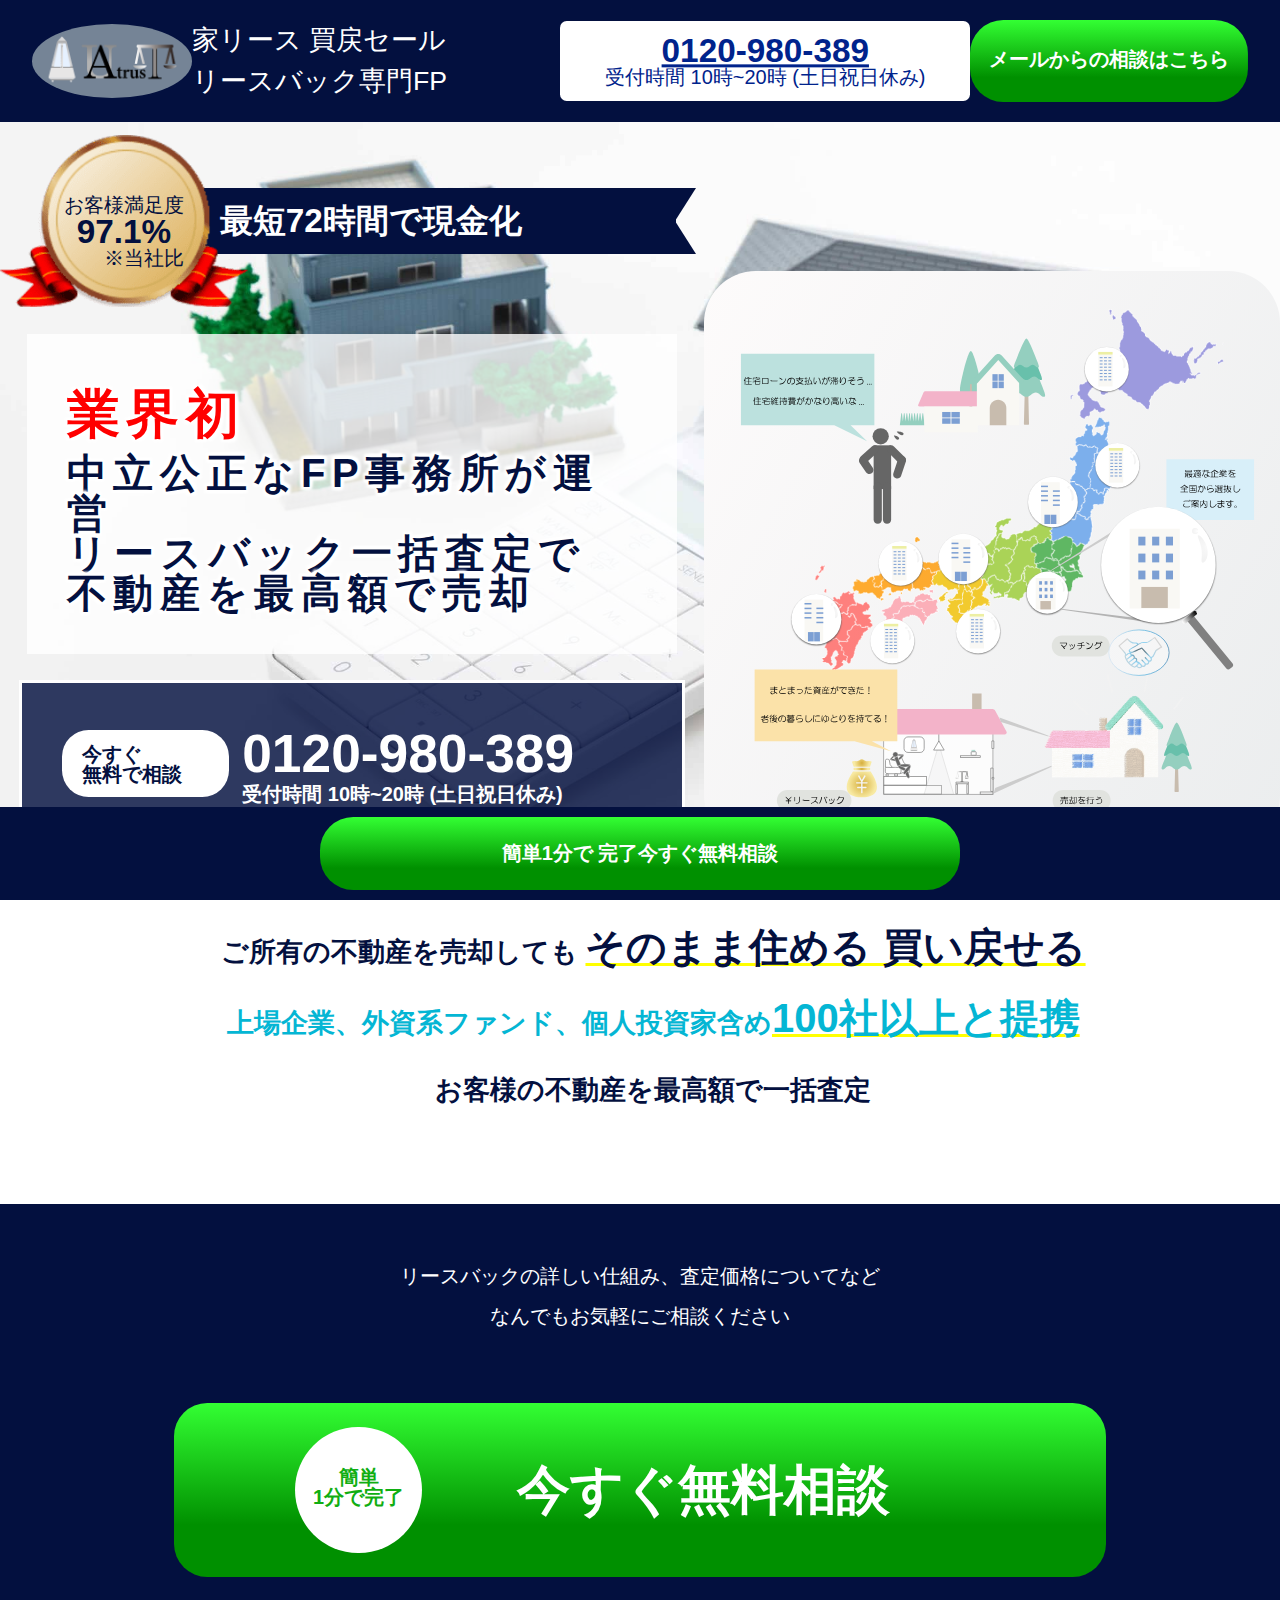
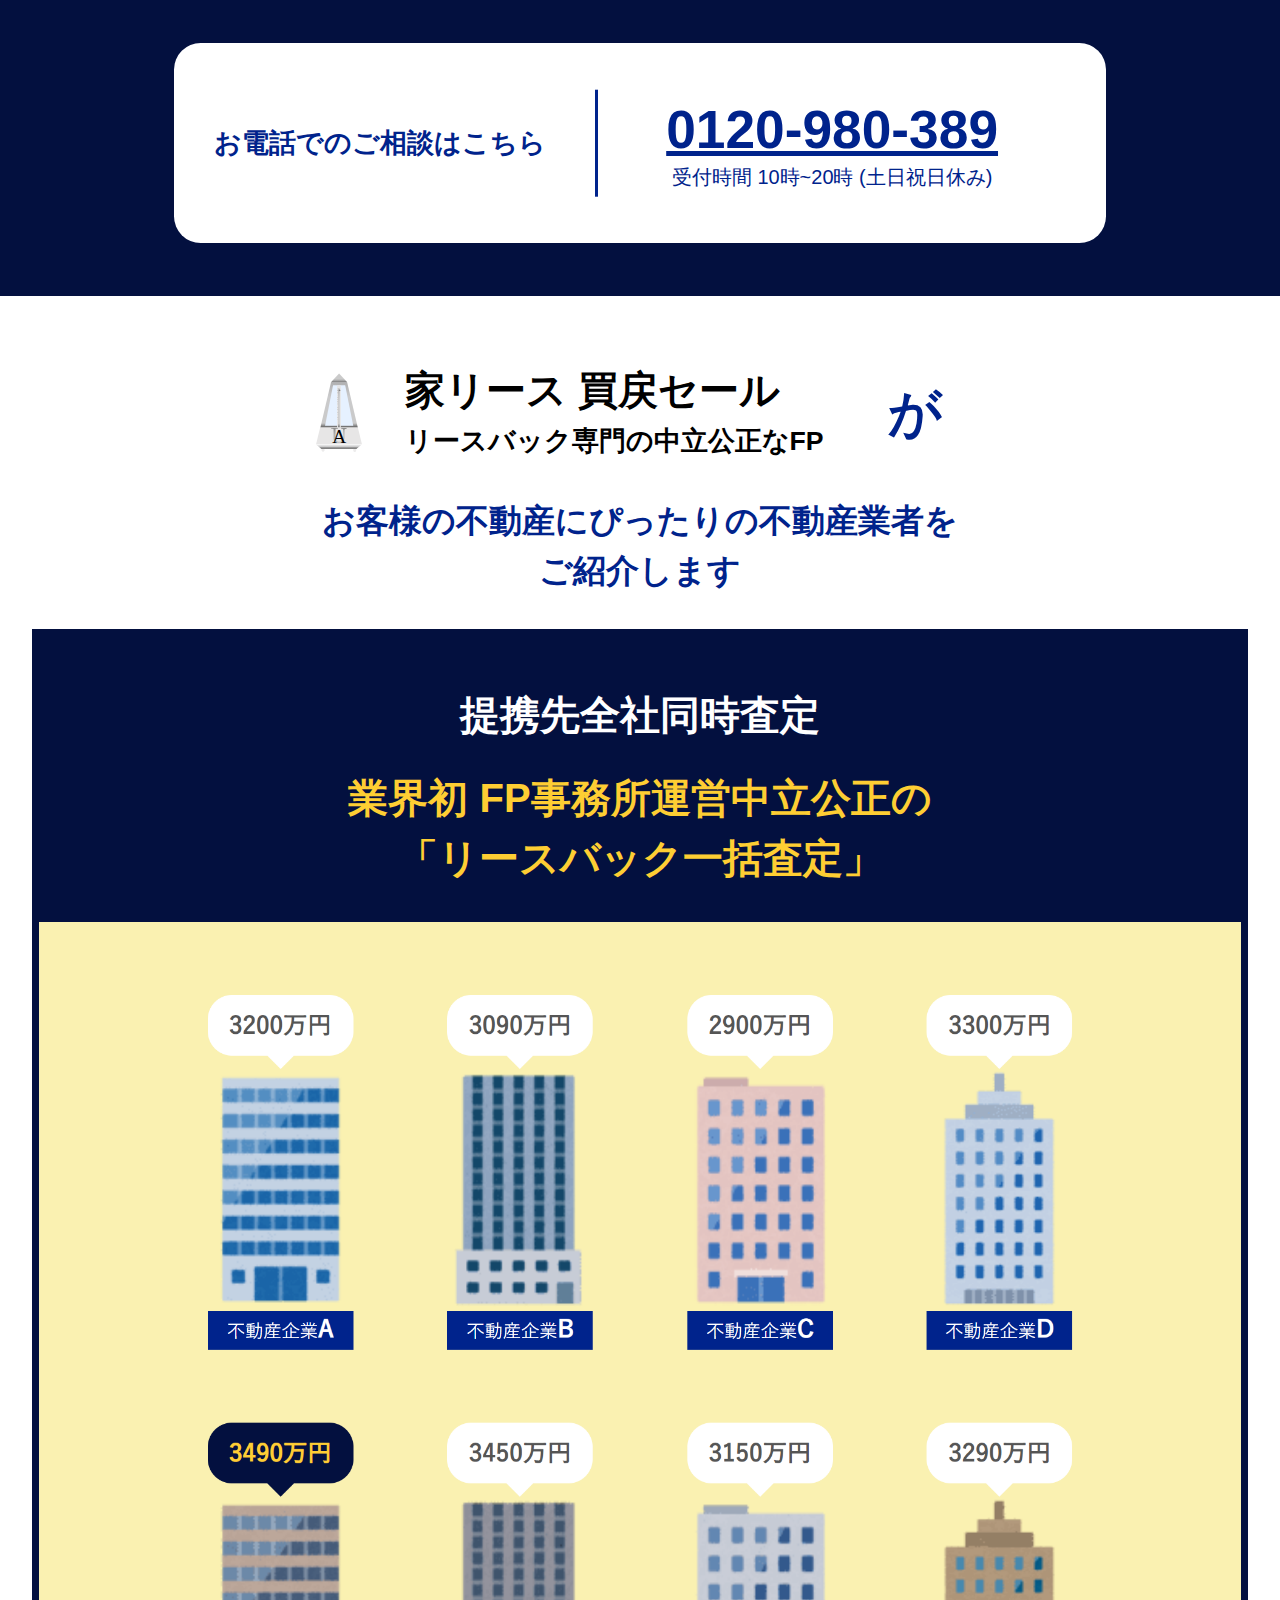
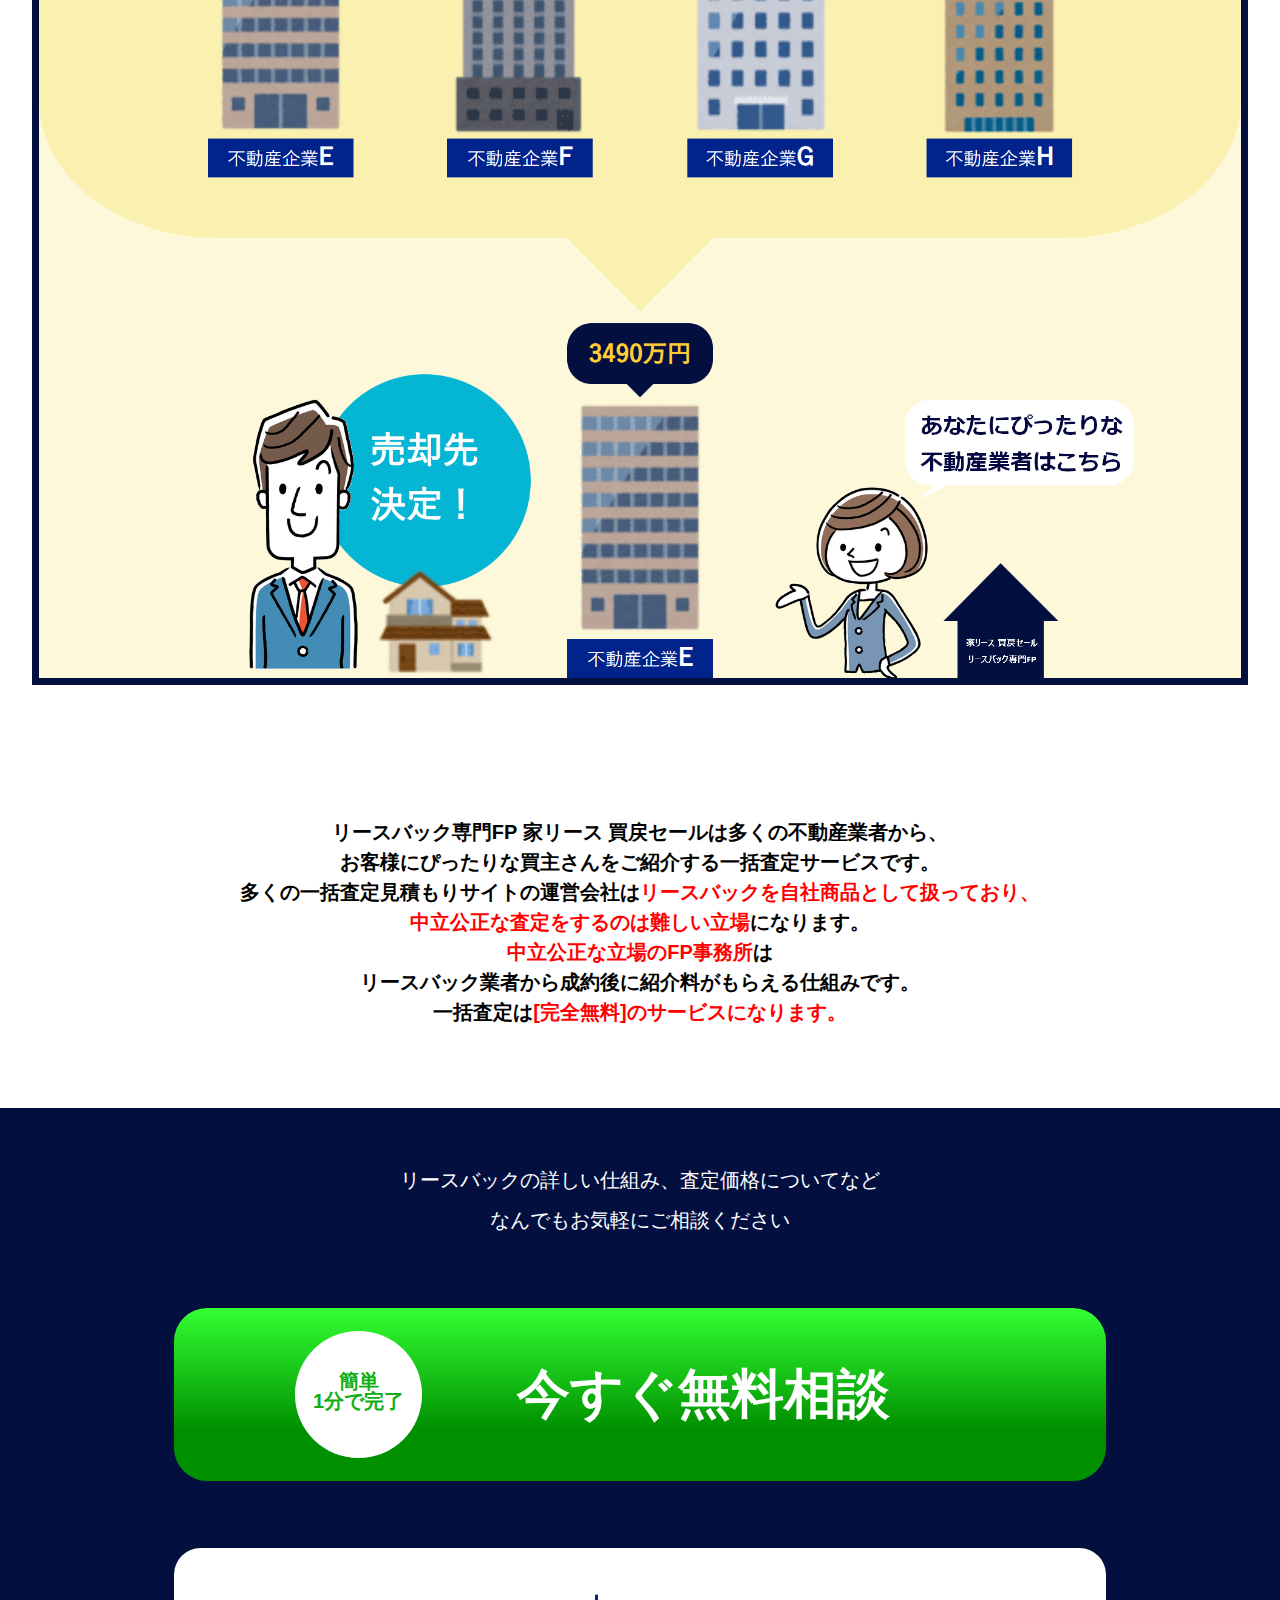
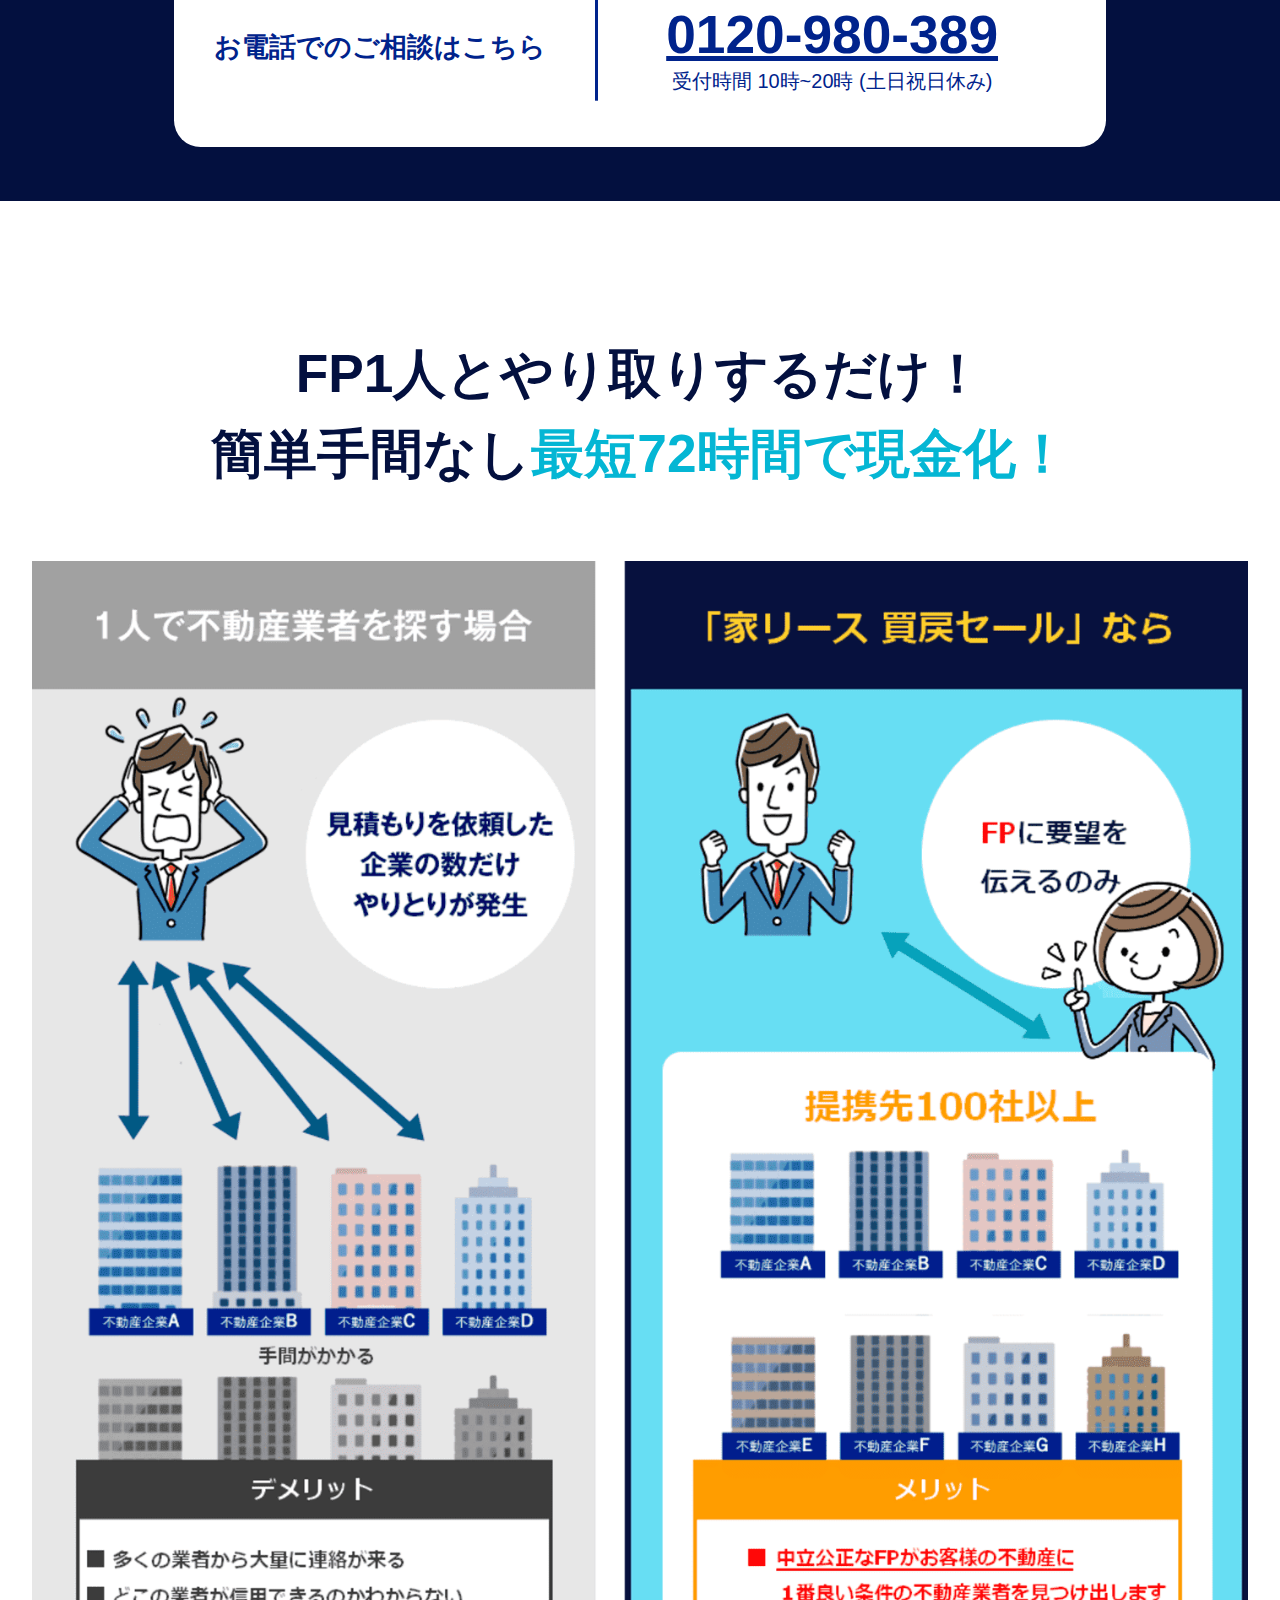
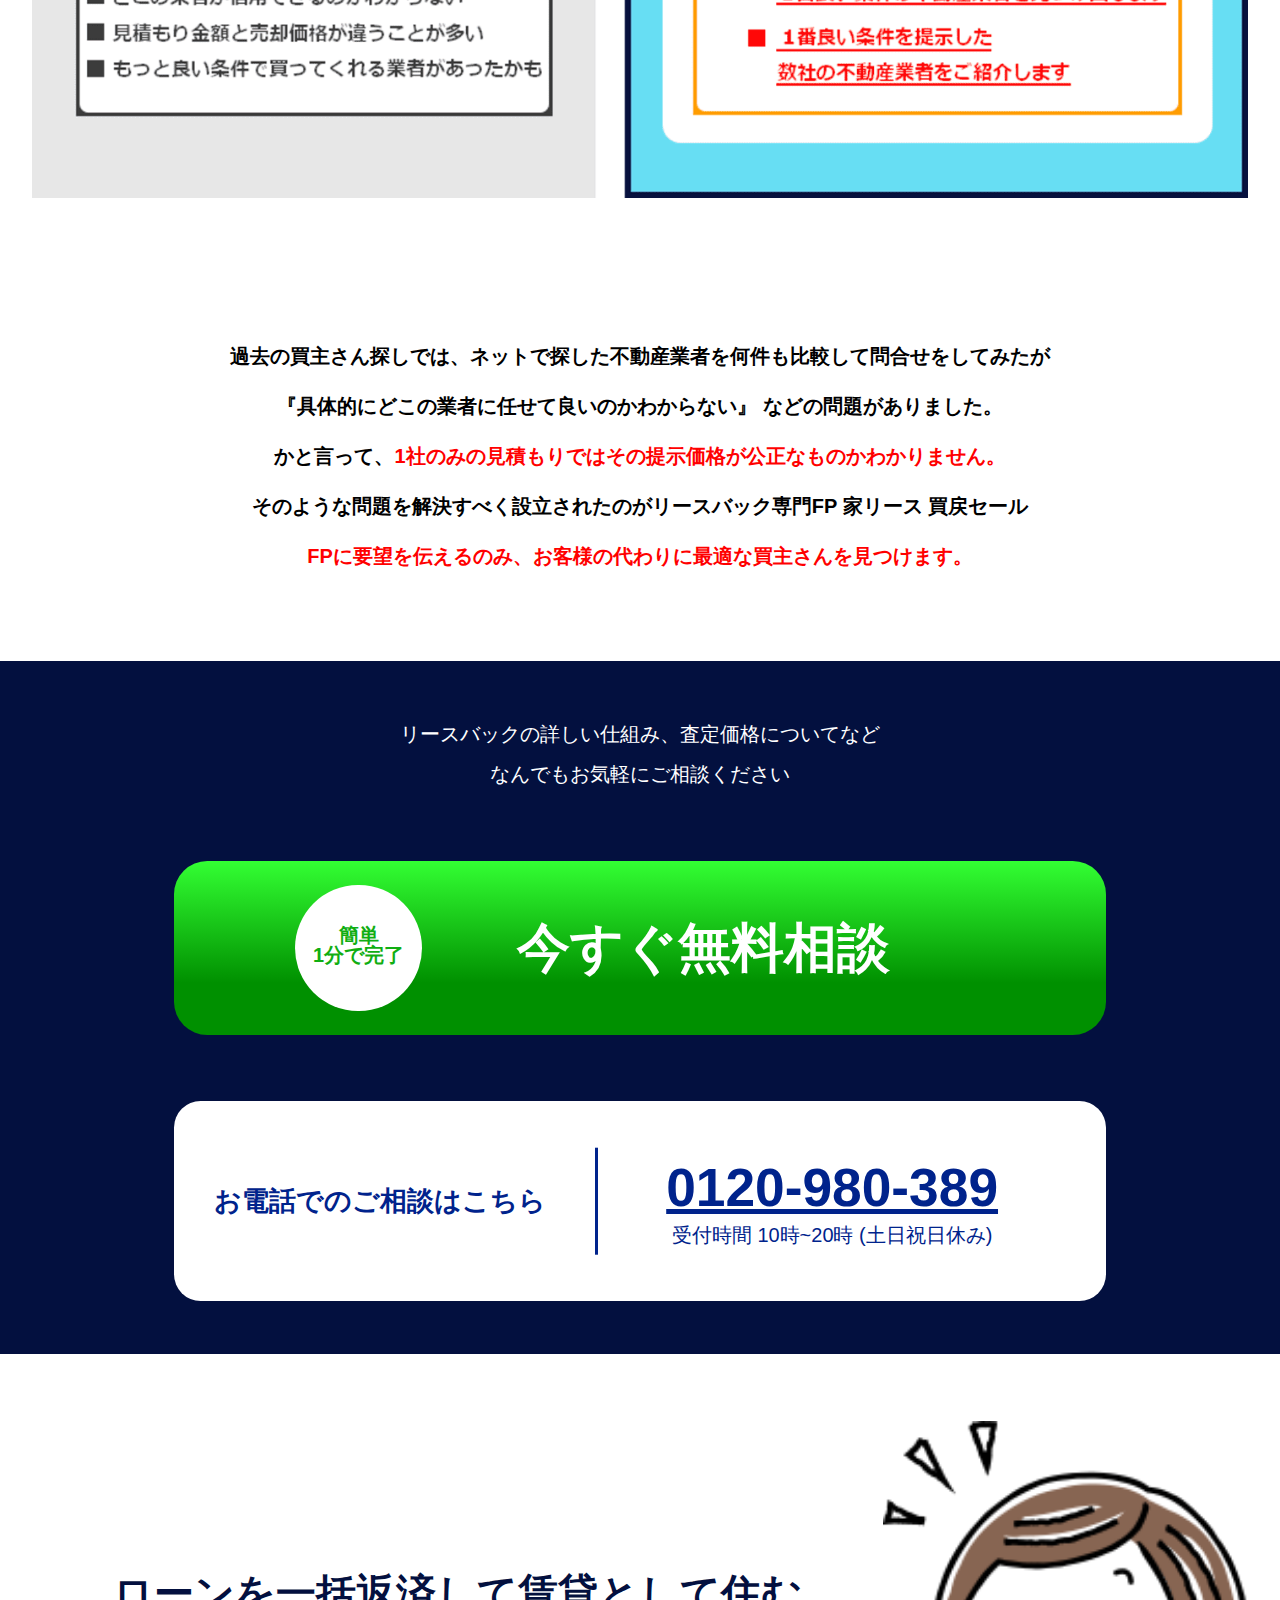
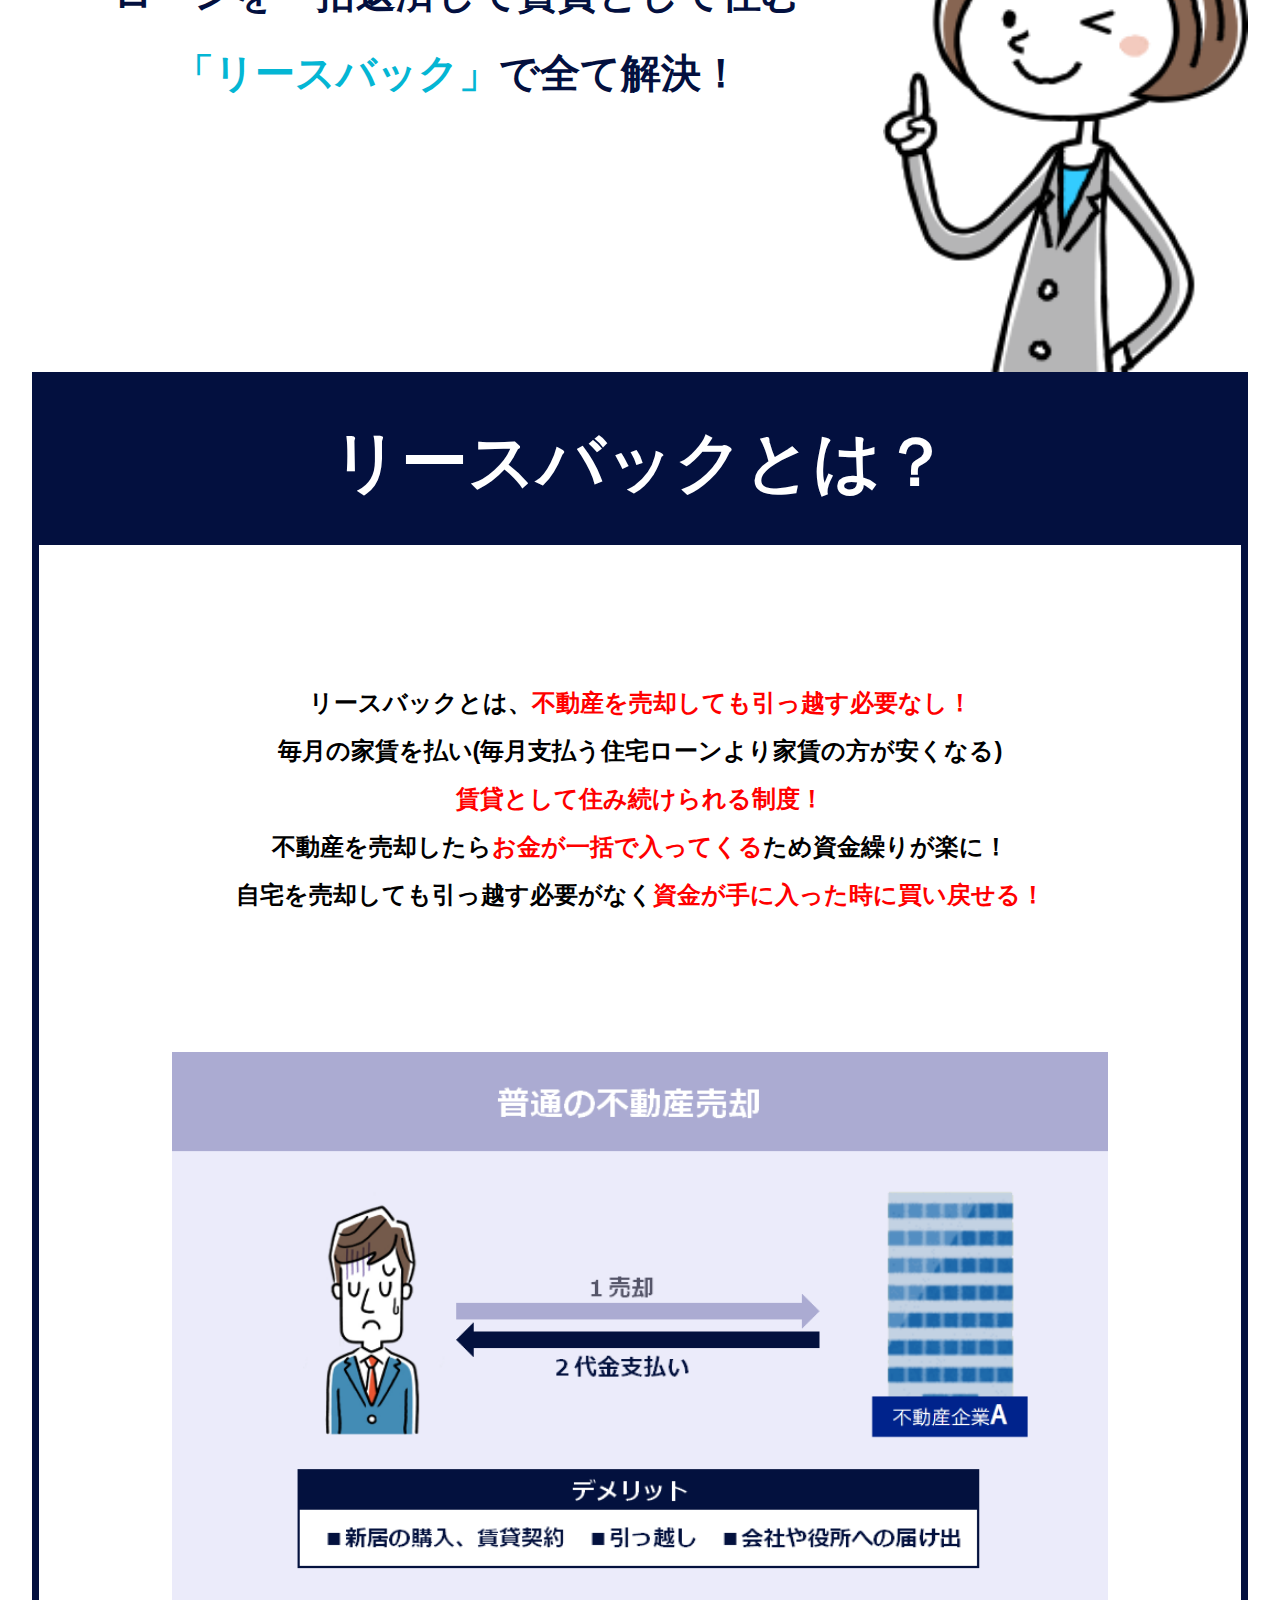
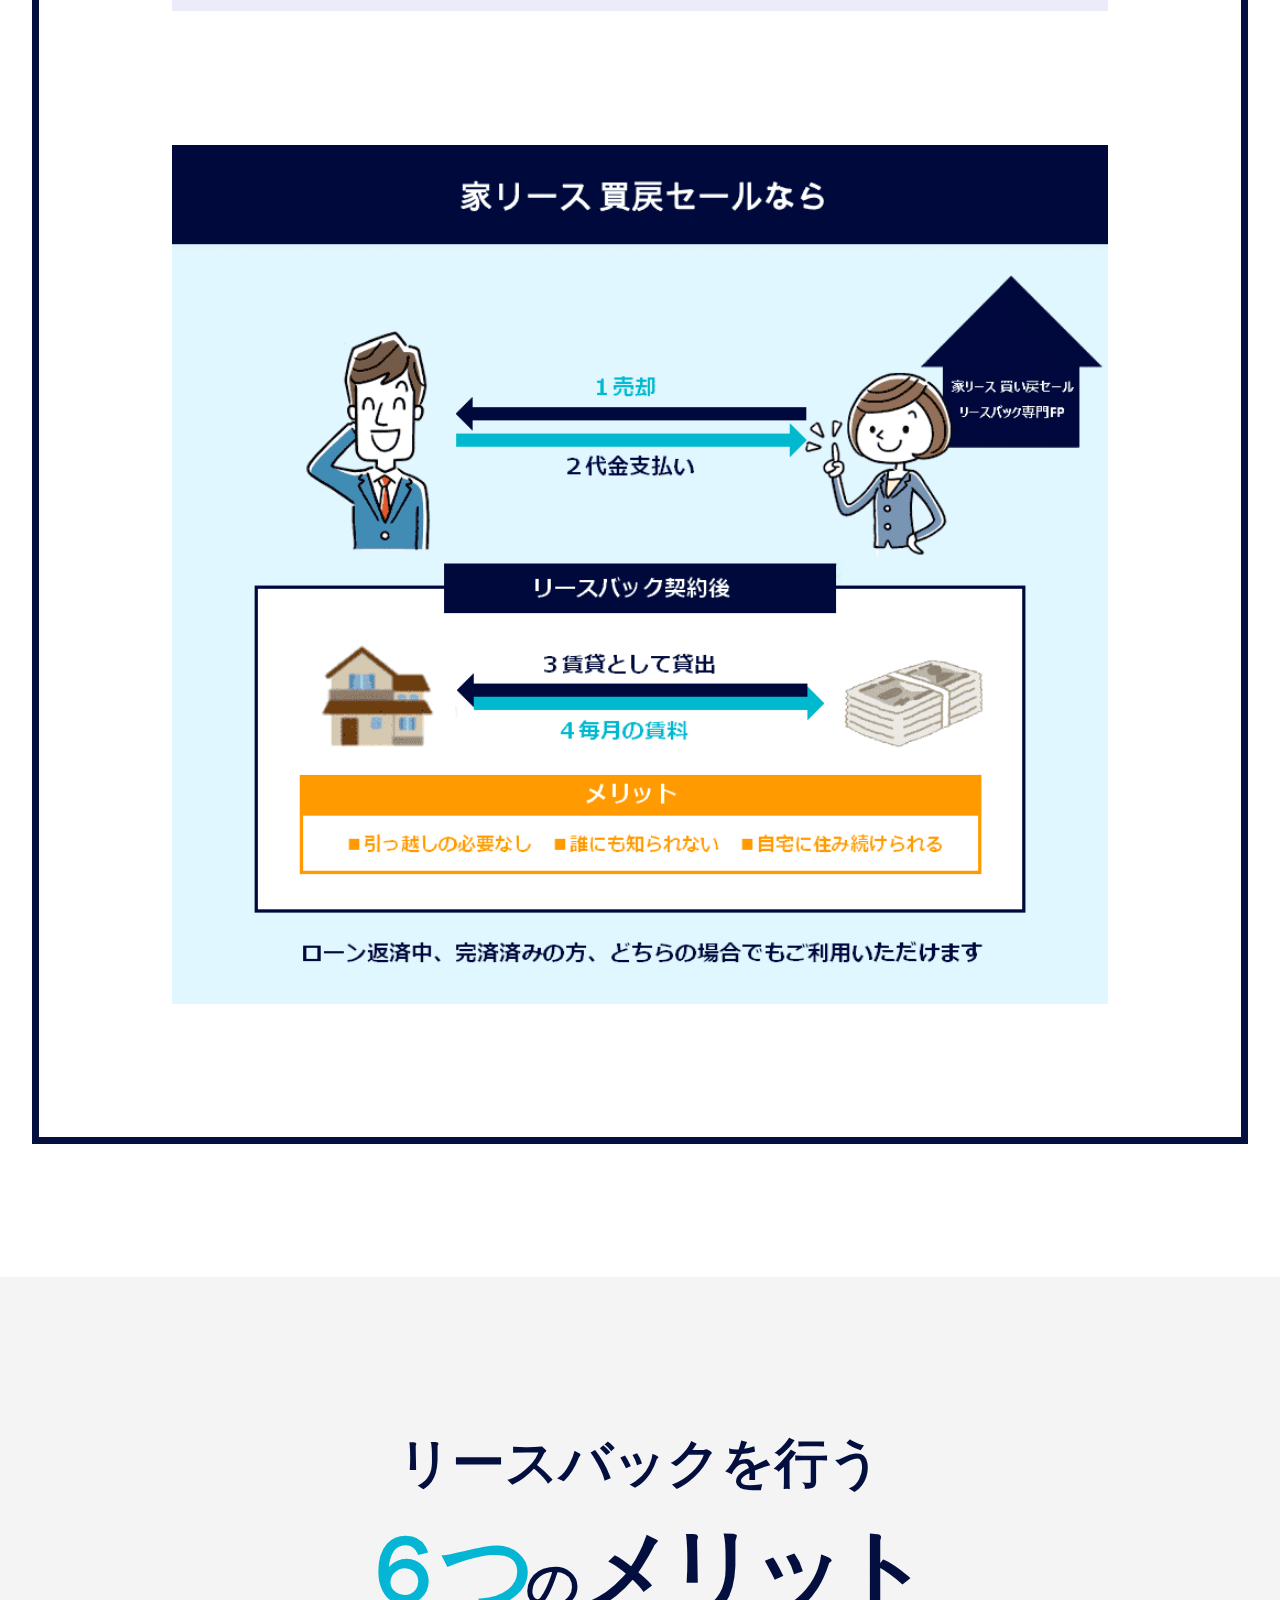
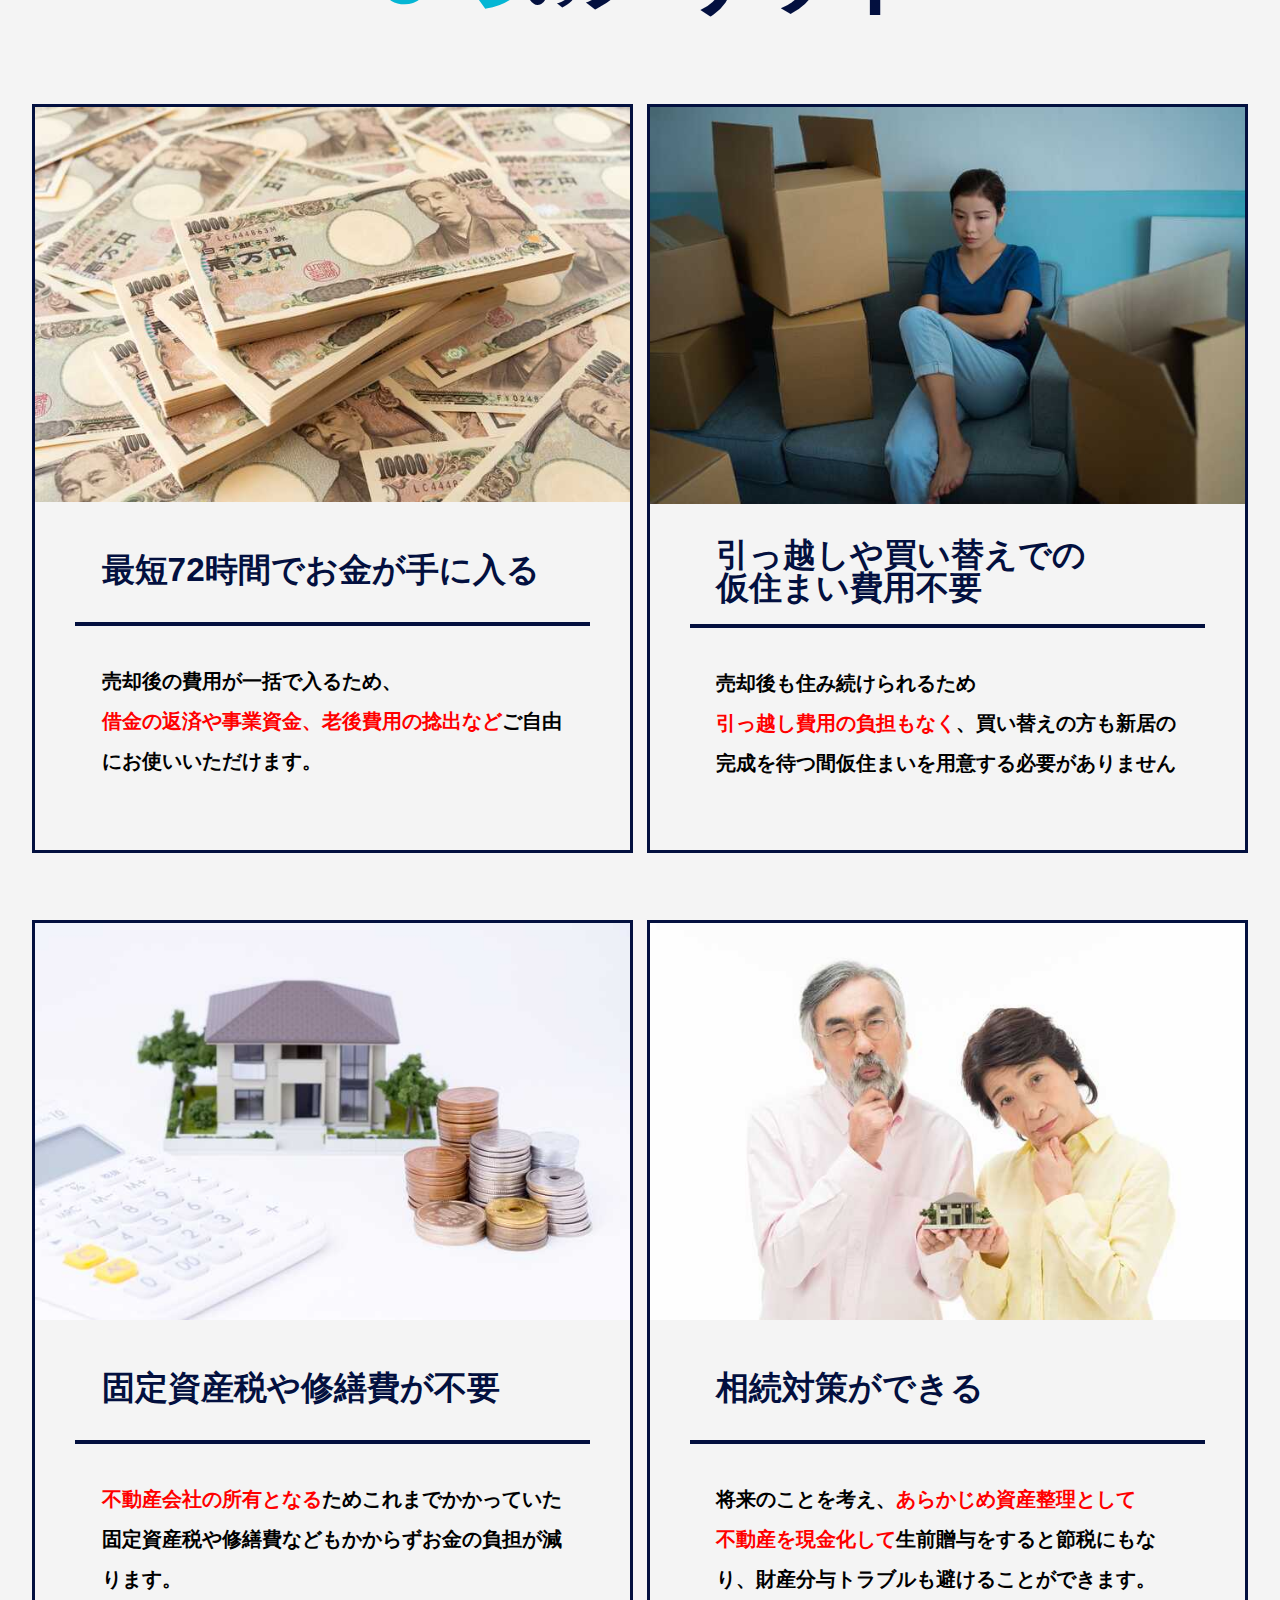
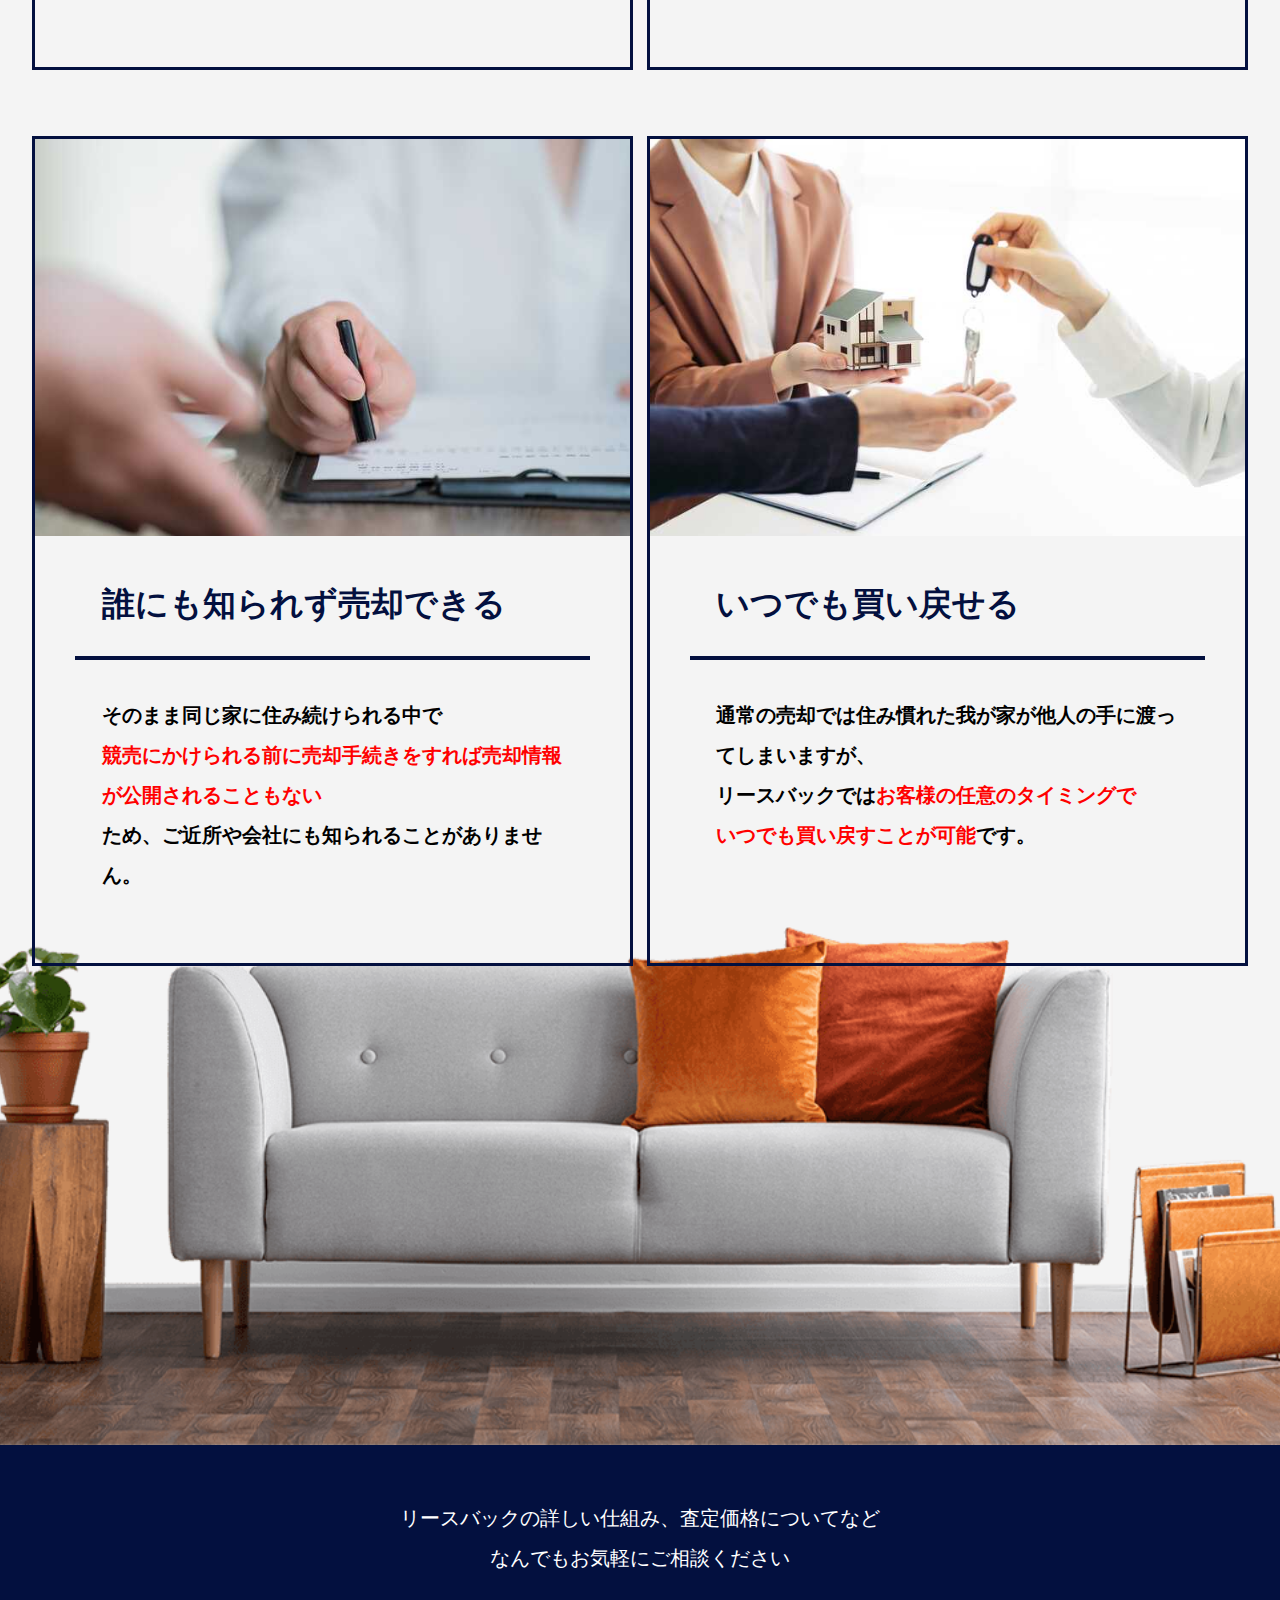
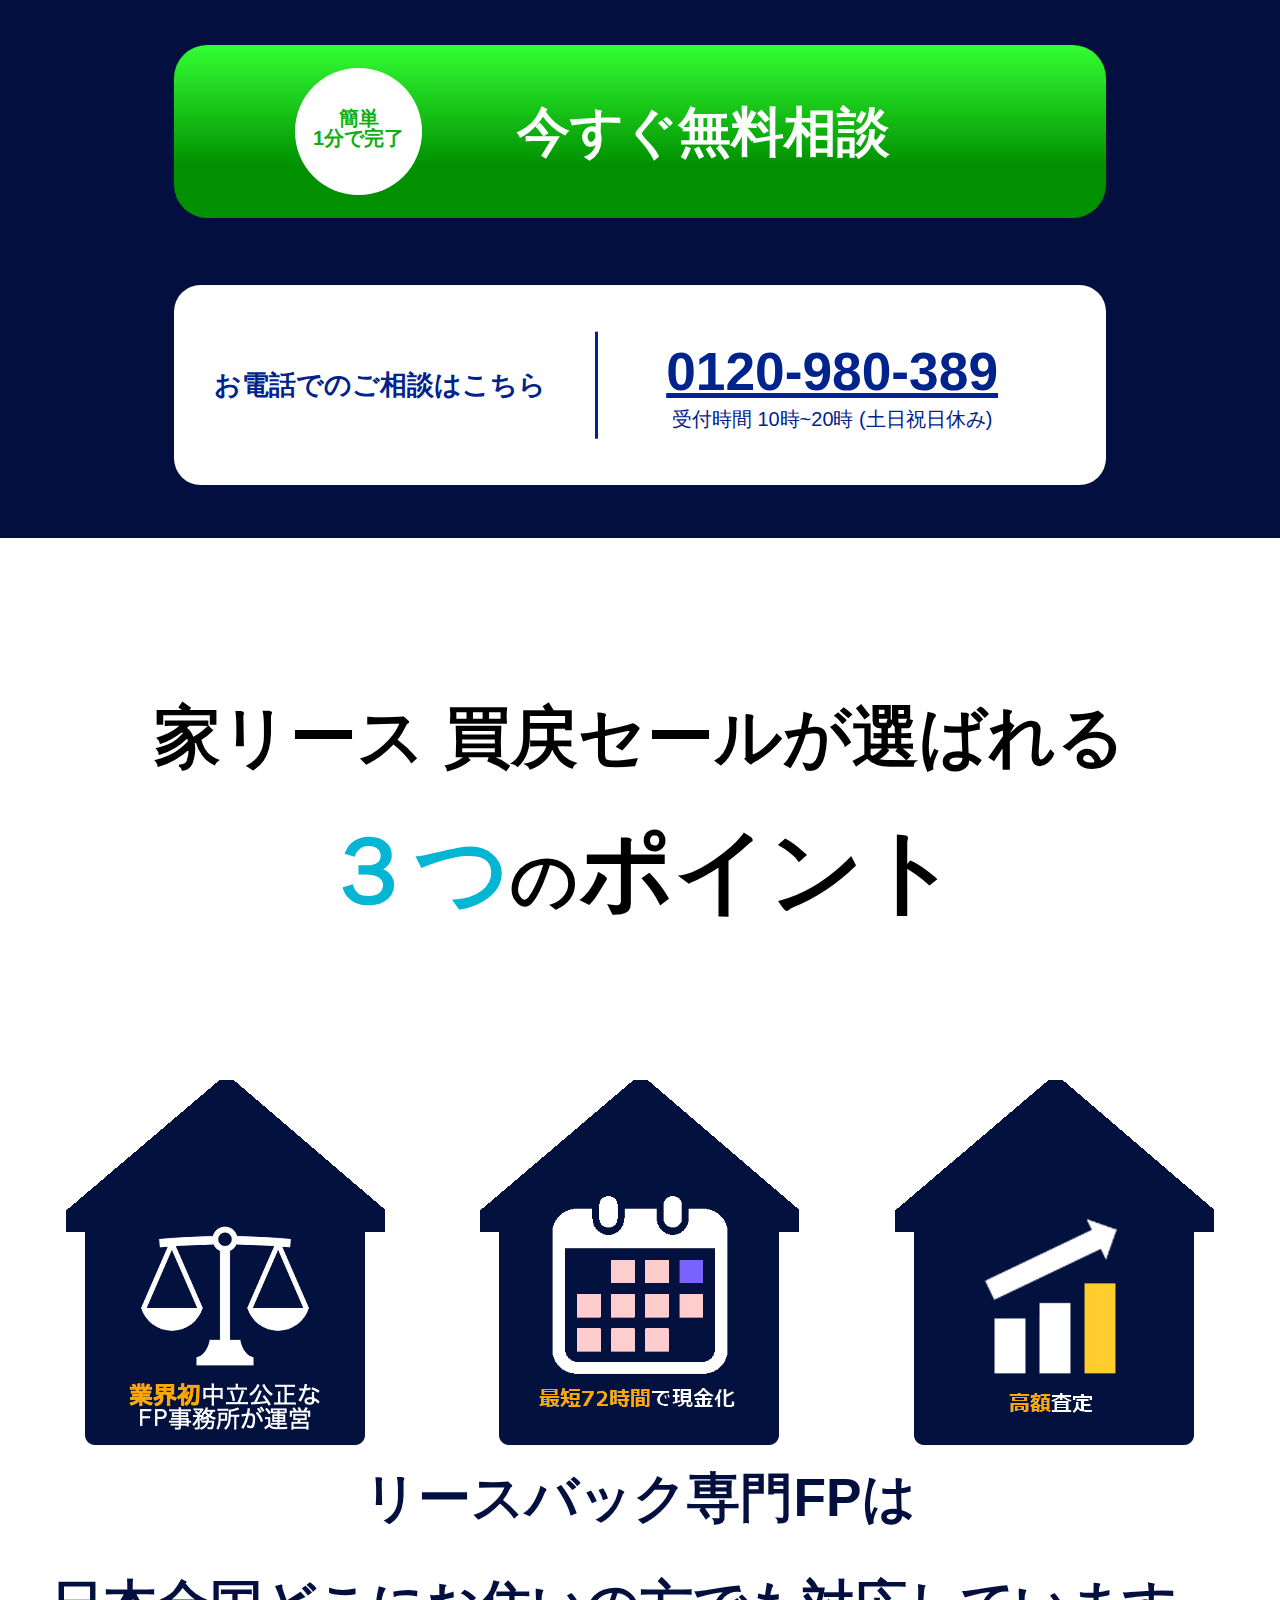
==== commit 4f44e2f1: "公平を公正へ修正 画像一部修正" ====
--- a/index.html
+++ b/index.html
@@ -23,7 +23,7 @@
   <!-- / OGP -->
 
   <link rel="stylesheet" href="assets/css/reset.css">
-  <link rel="stylesheet" href="assets/css/style.css?1.1">
+  <link rel="stylesheet" href="assets/css/style.css?1.">
   <link href="https://fonts.googleapis.com/css?family=Noto+Sans+JP:900" rel="stylesheet">
   <link rel="icon" href="img/icon.svg">
   <link rel="shortcut icon" href="apple-touch-icon.png">
@@ -73,7 +73,7 @@
           <h1 class="theme-color-02 fz-25">最短72時間で現金化</h1>
         </div>
         <div class="b fz-30">
-          <p><span class="fz-40">業界初</span><br>中立公平なFP事務所が運営<br>リースバック一括査定で<br>不動産を最高額で売却</p>
+          <p><span class="fz-40">業界初</span><br>中立公正なFP事務所が運営<br>リースバック一括査定で<br>不動産を最高額で売却</p>
         </div>
         <div class="img c">
           <img class="top_image" src="img/main_image.svg" alt="画像1">
@@ -245,7 +245,7 @@
         </div>
         <div class="sec05-cont-01-p">
           <p>リースバック専門FPは<span>日本全国どこにお住いの方でも対応しています。</span><br>
-            また、最短72時間で高額現金化が可能のため、<br>
+            また、最短72時間で高額現金化が可能なため<br>
             借金の取り立てに困っている<br>
             といった場合にもご利用いただけます。</p>
         </div>
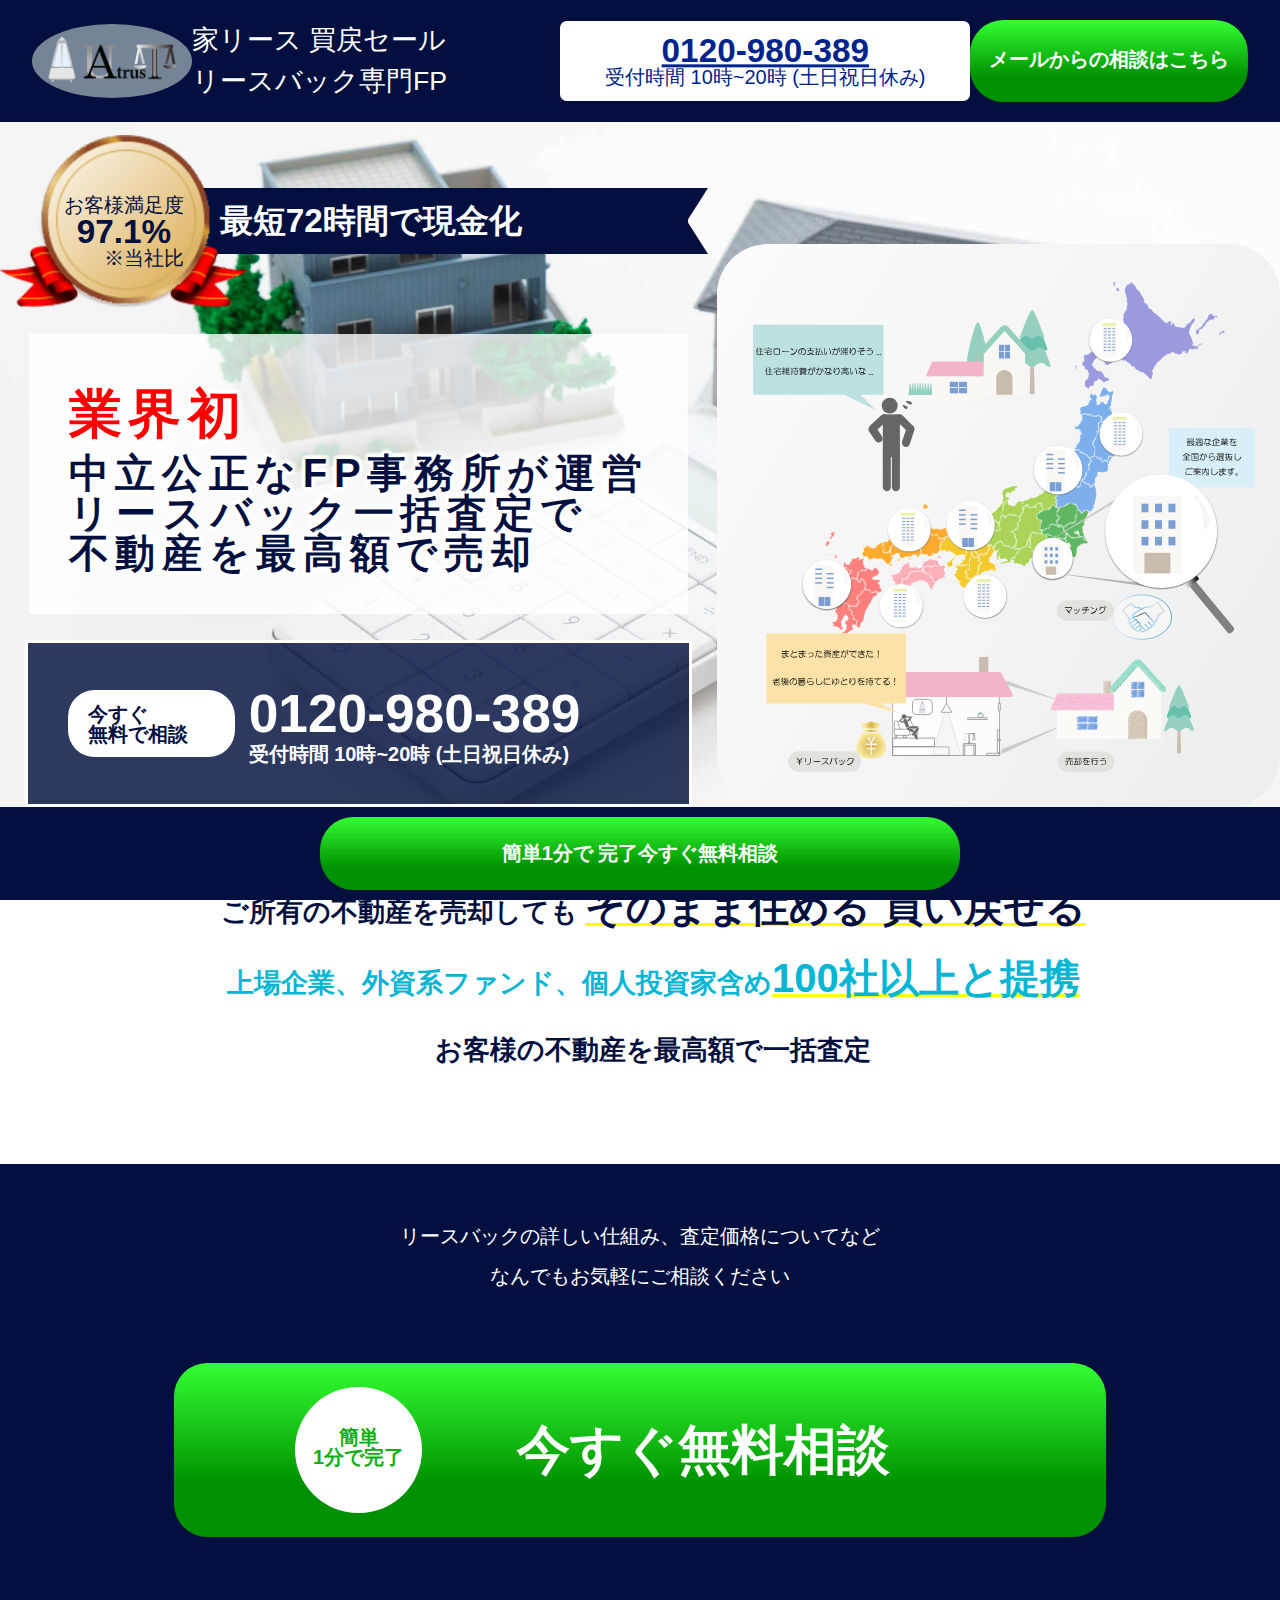
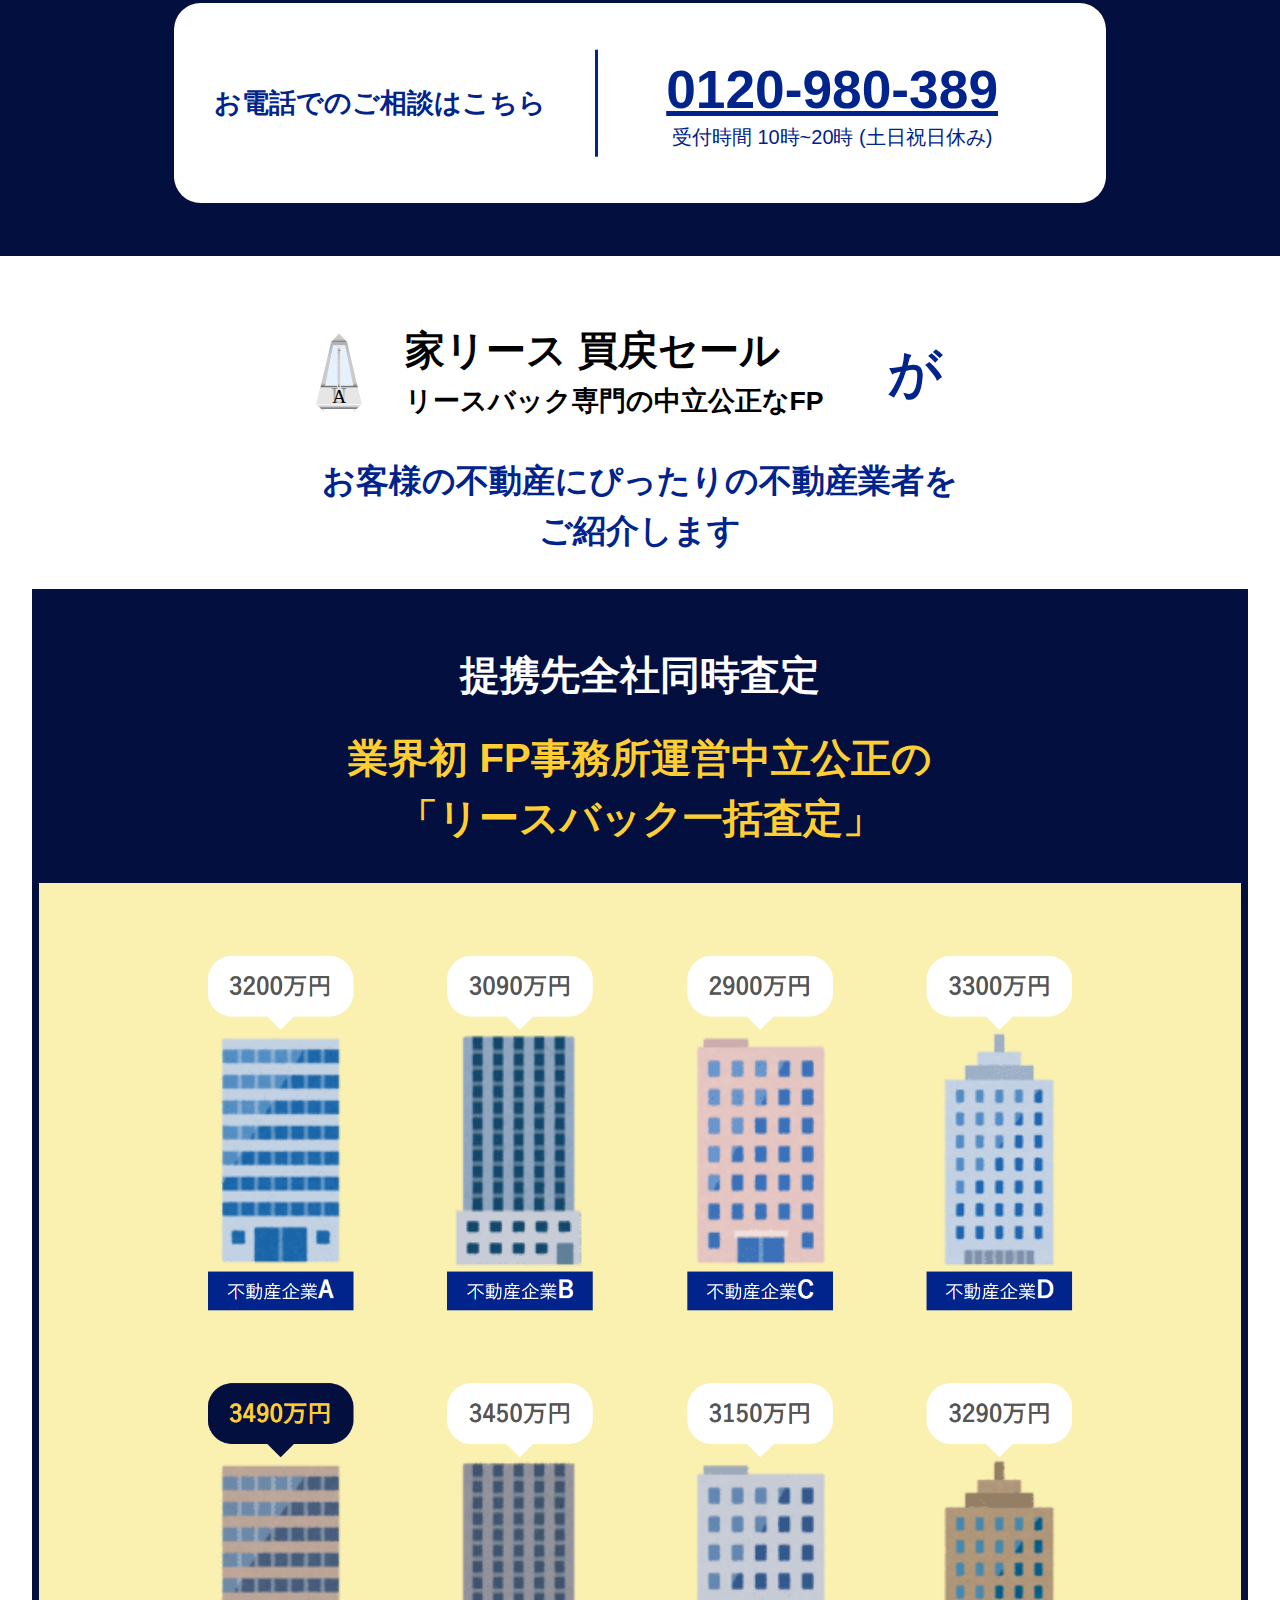
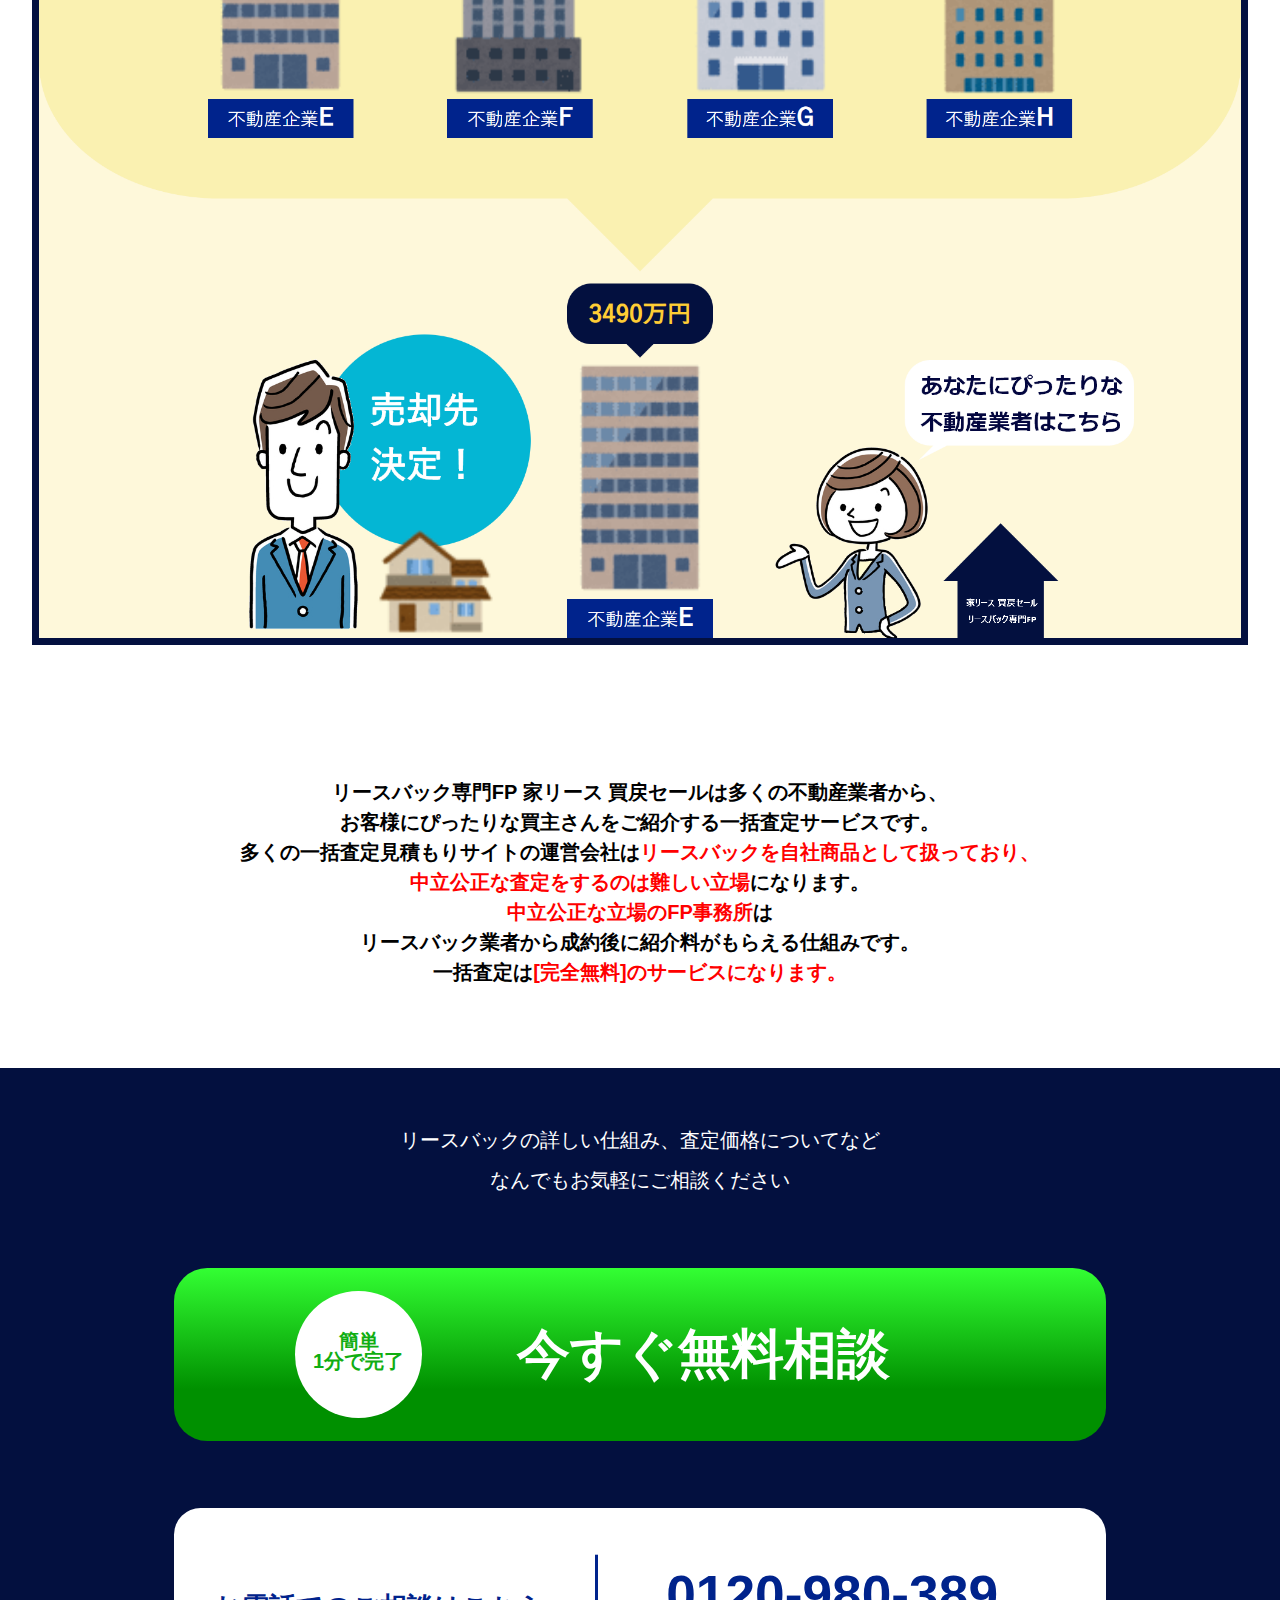
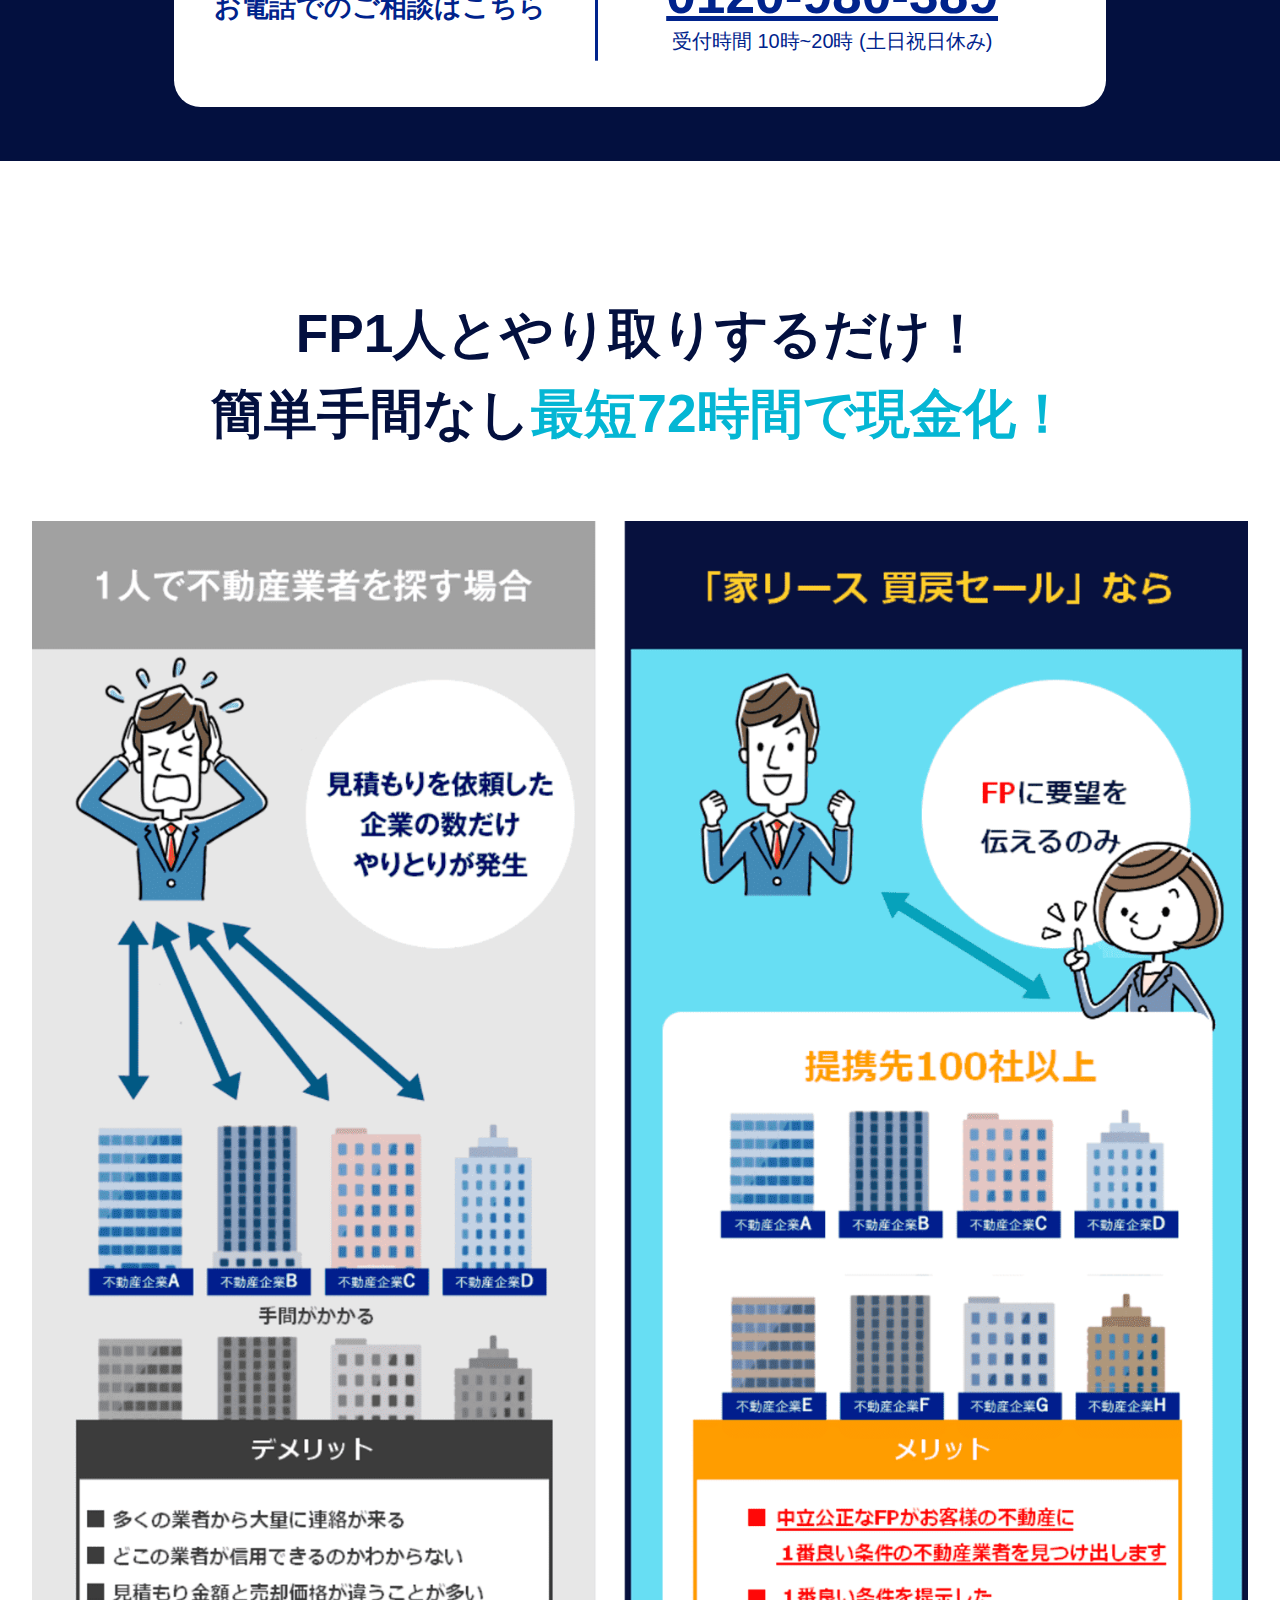
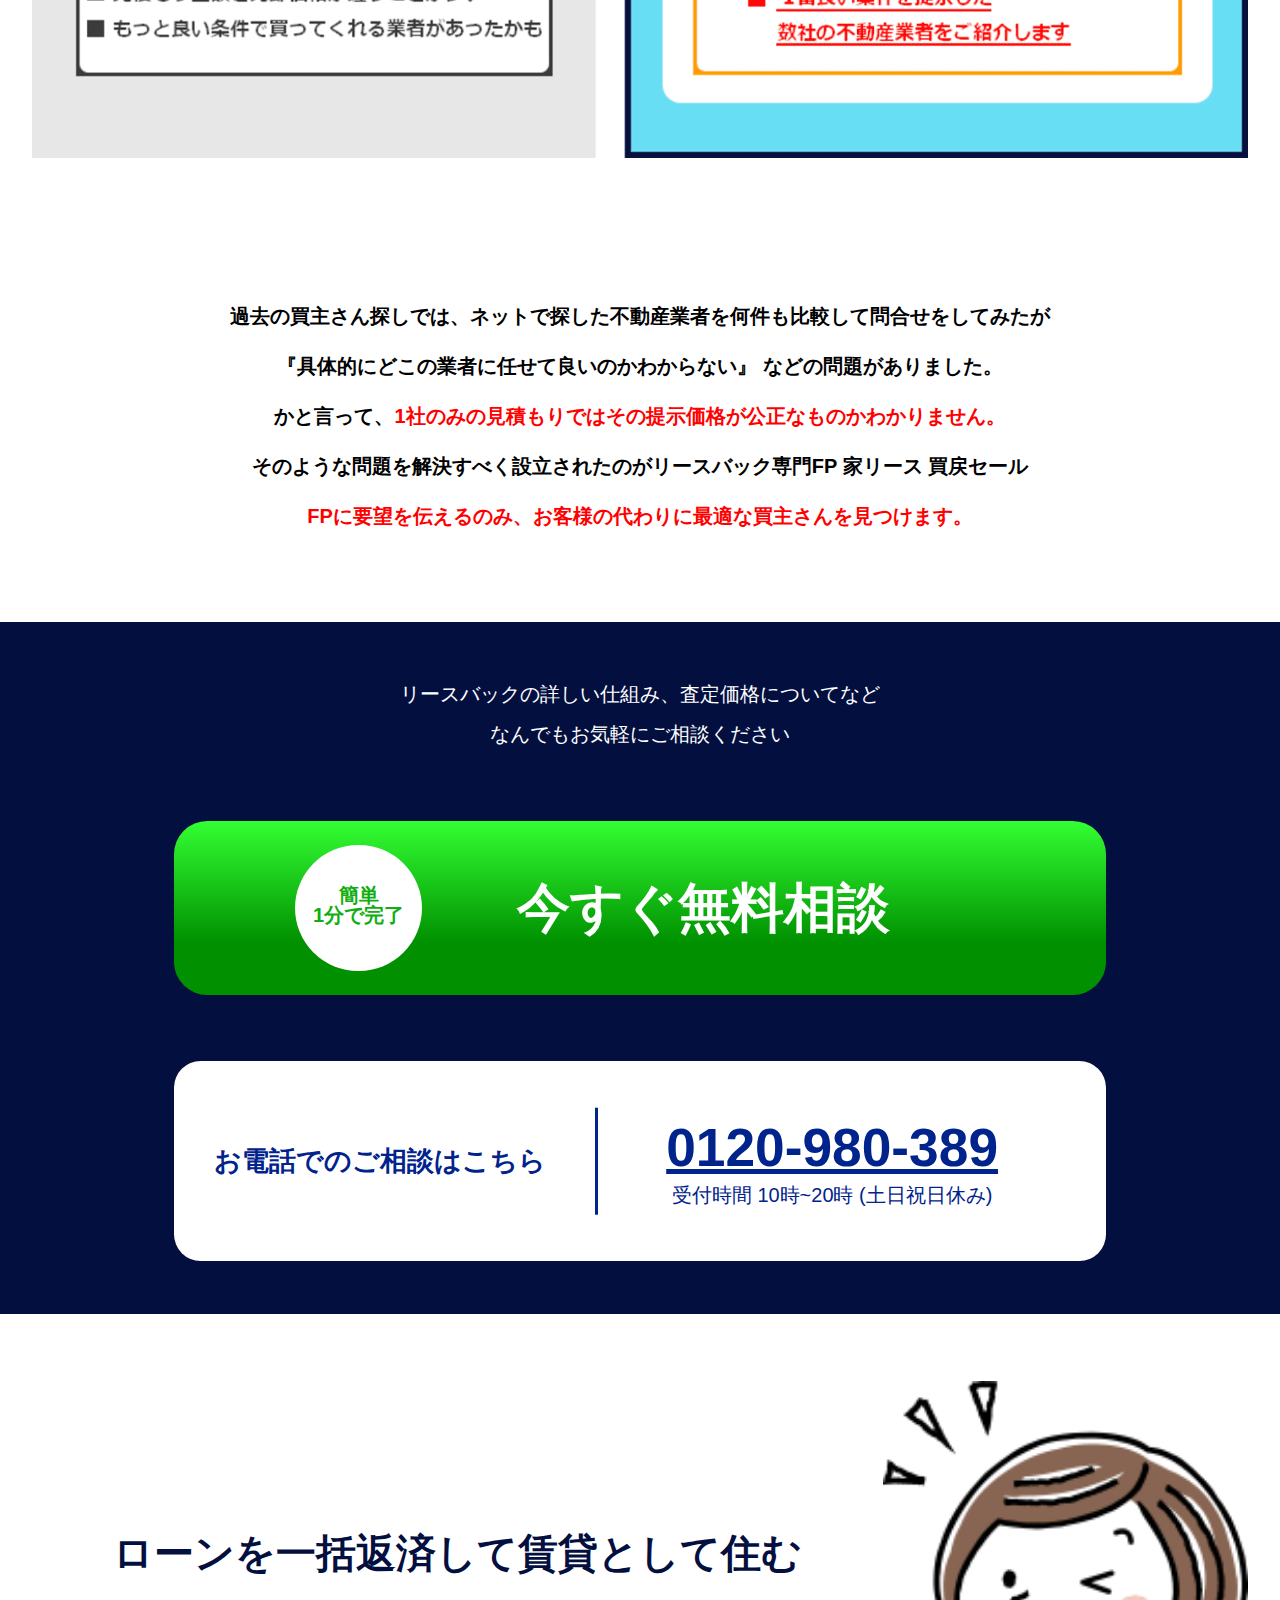
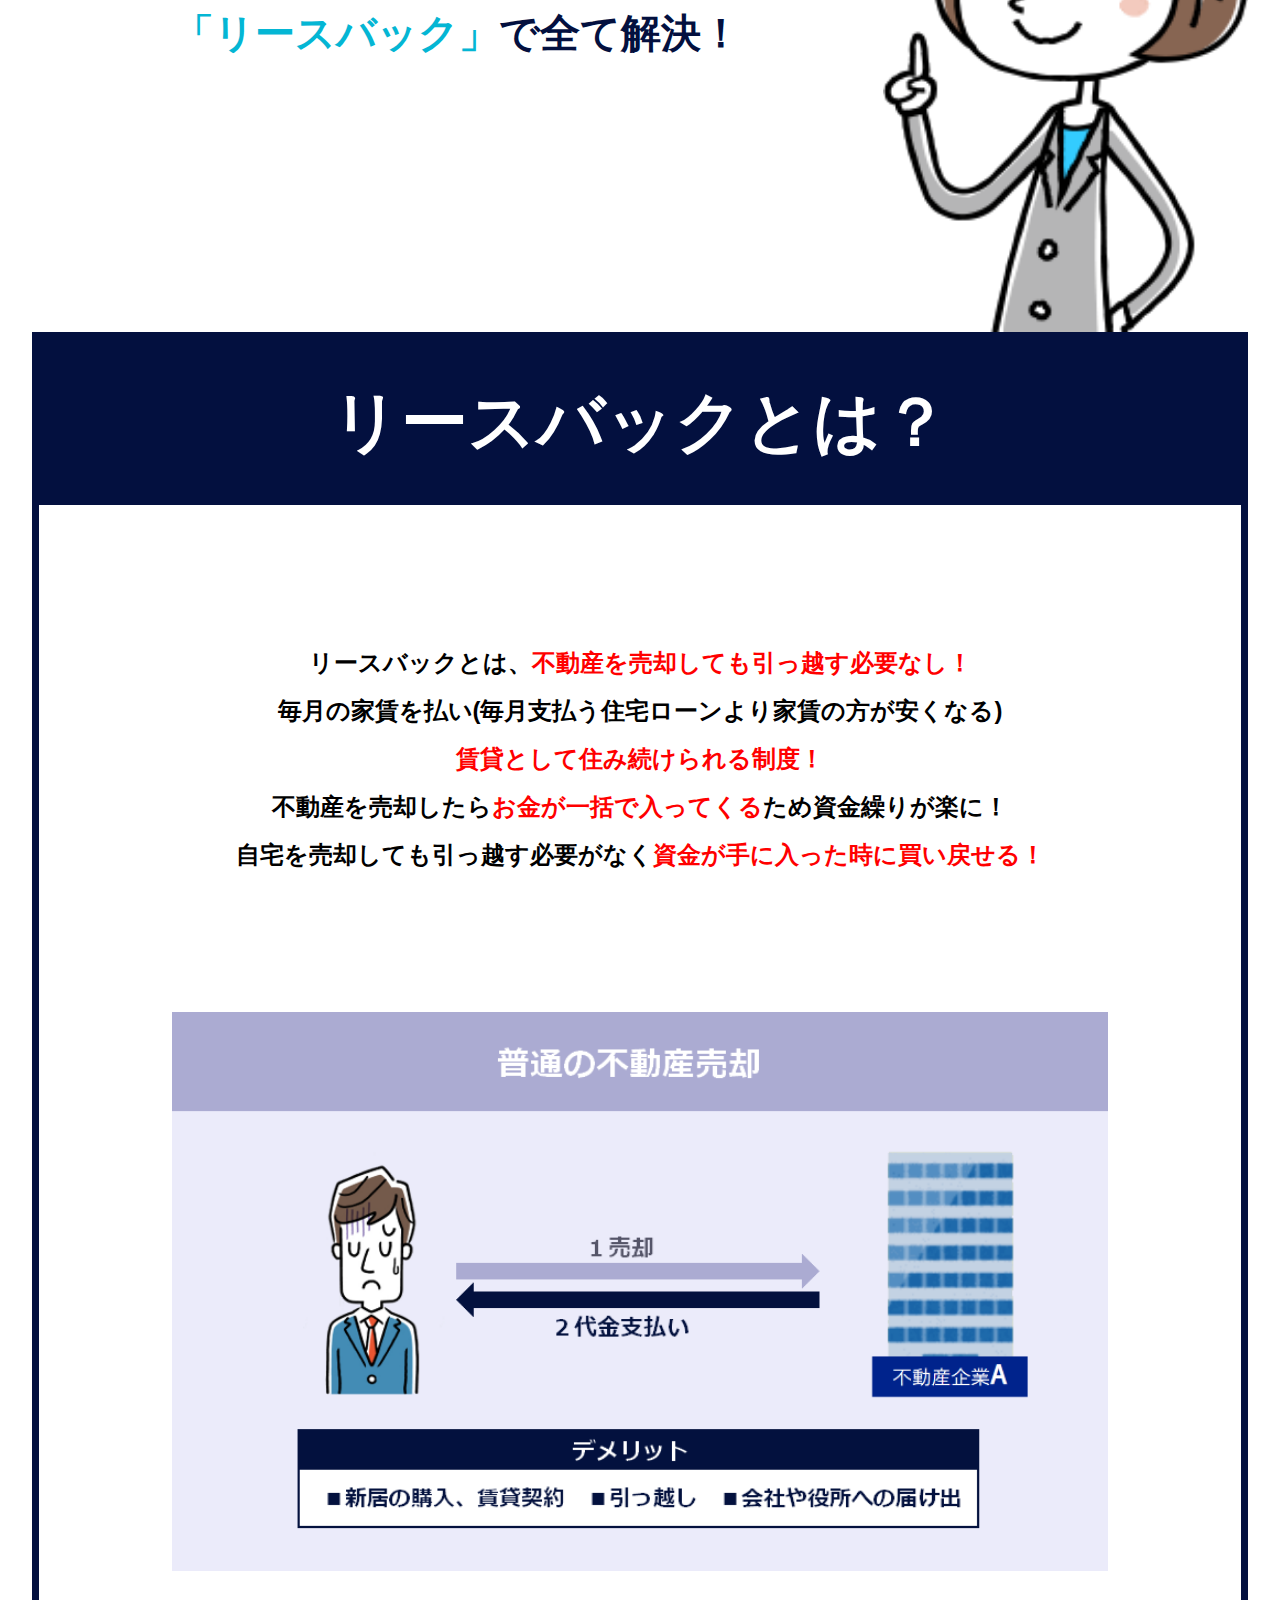
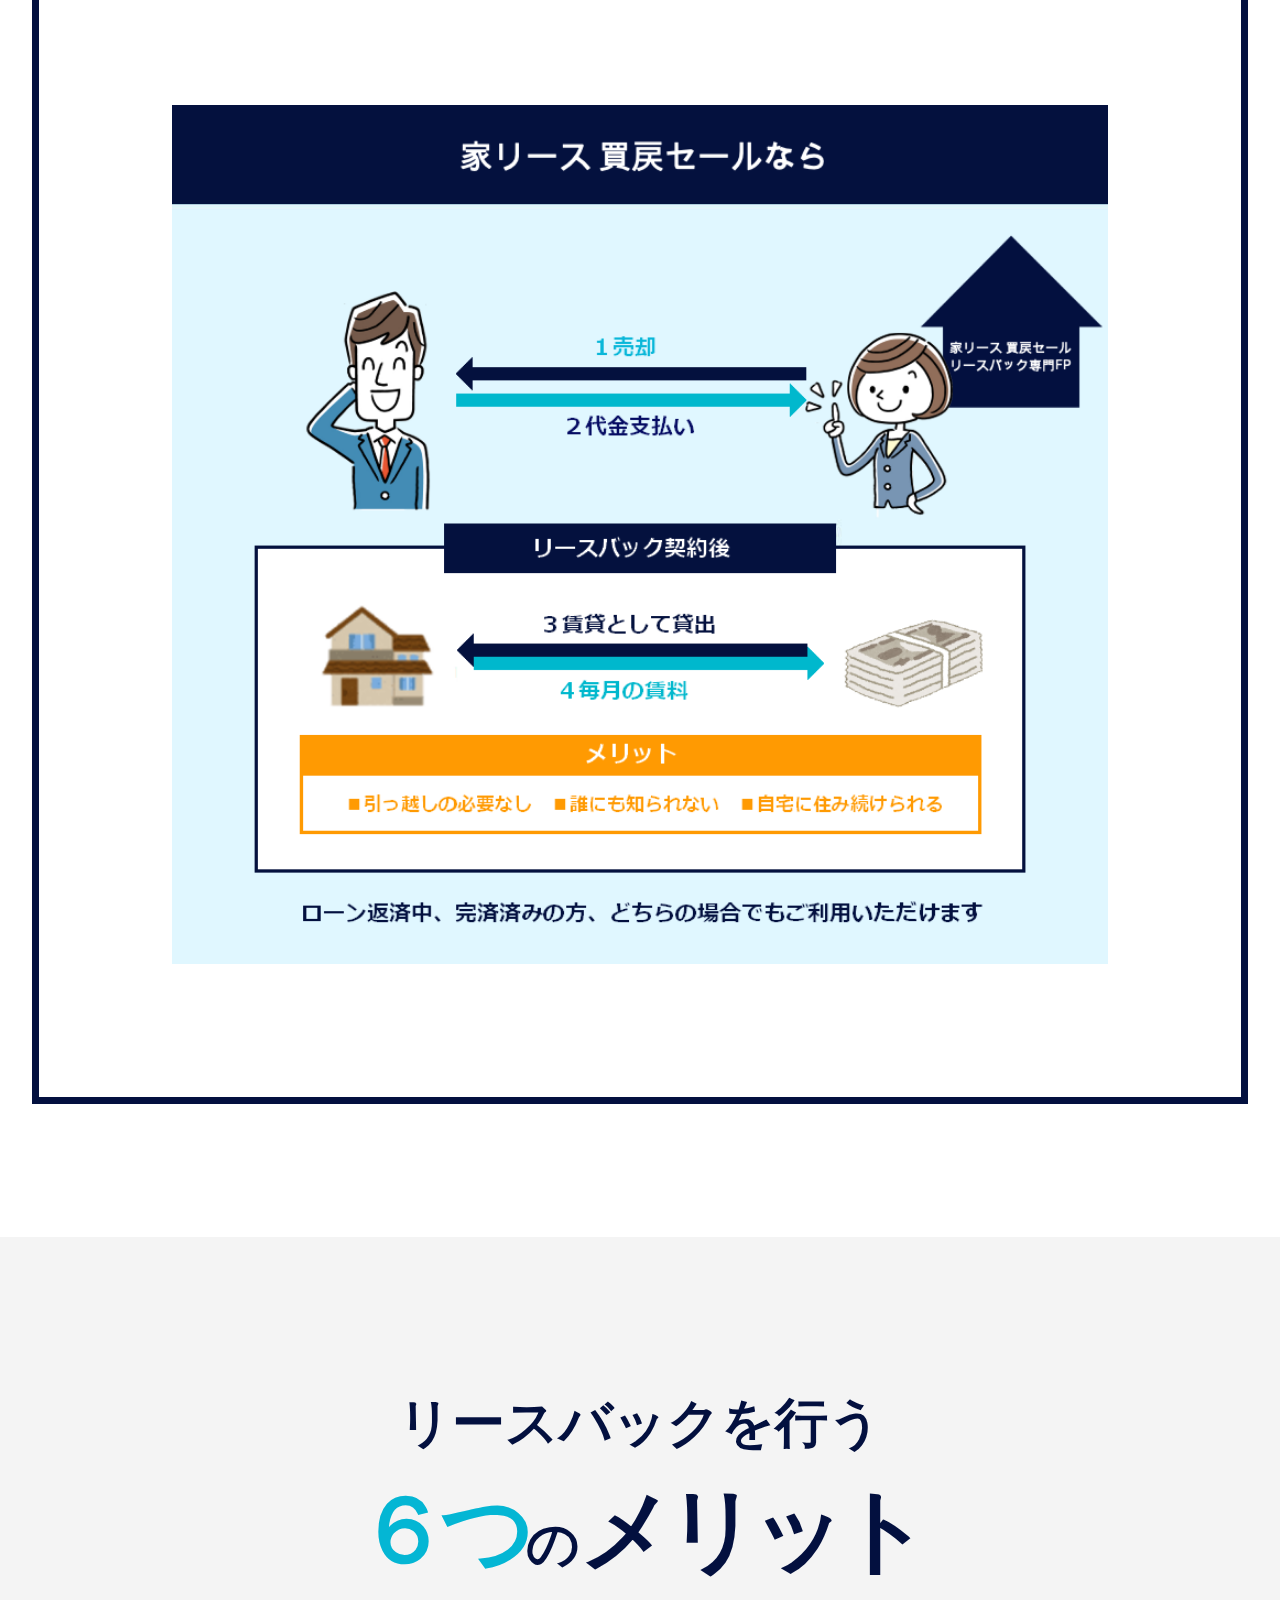
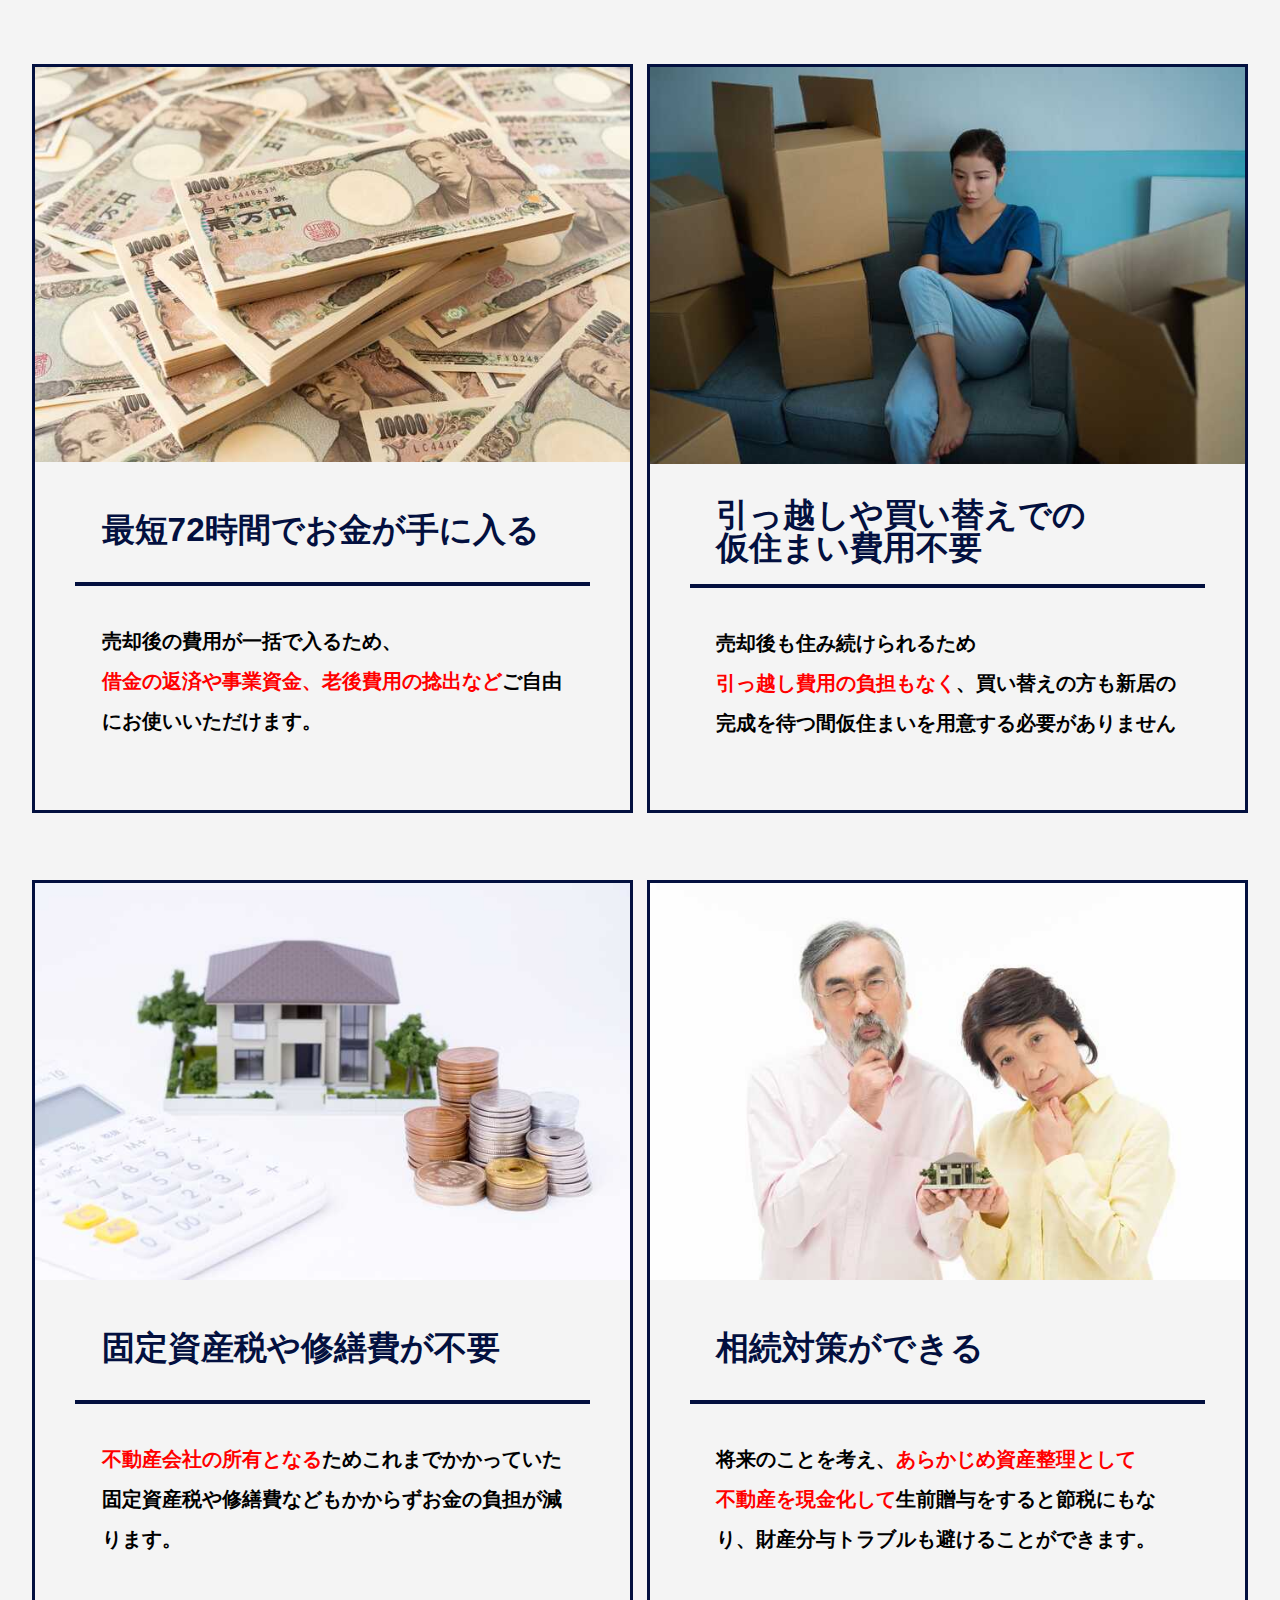
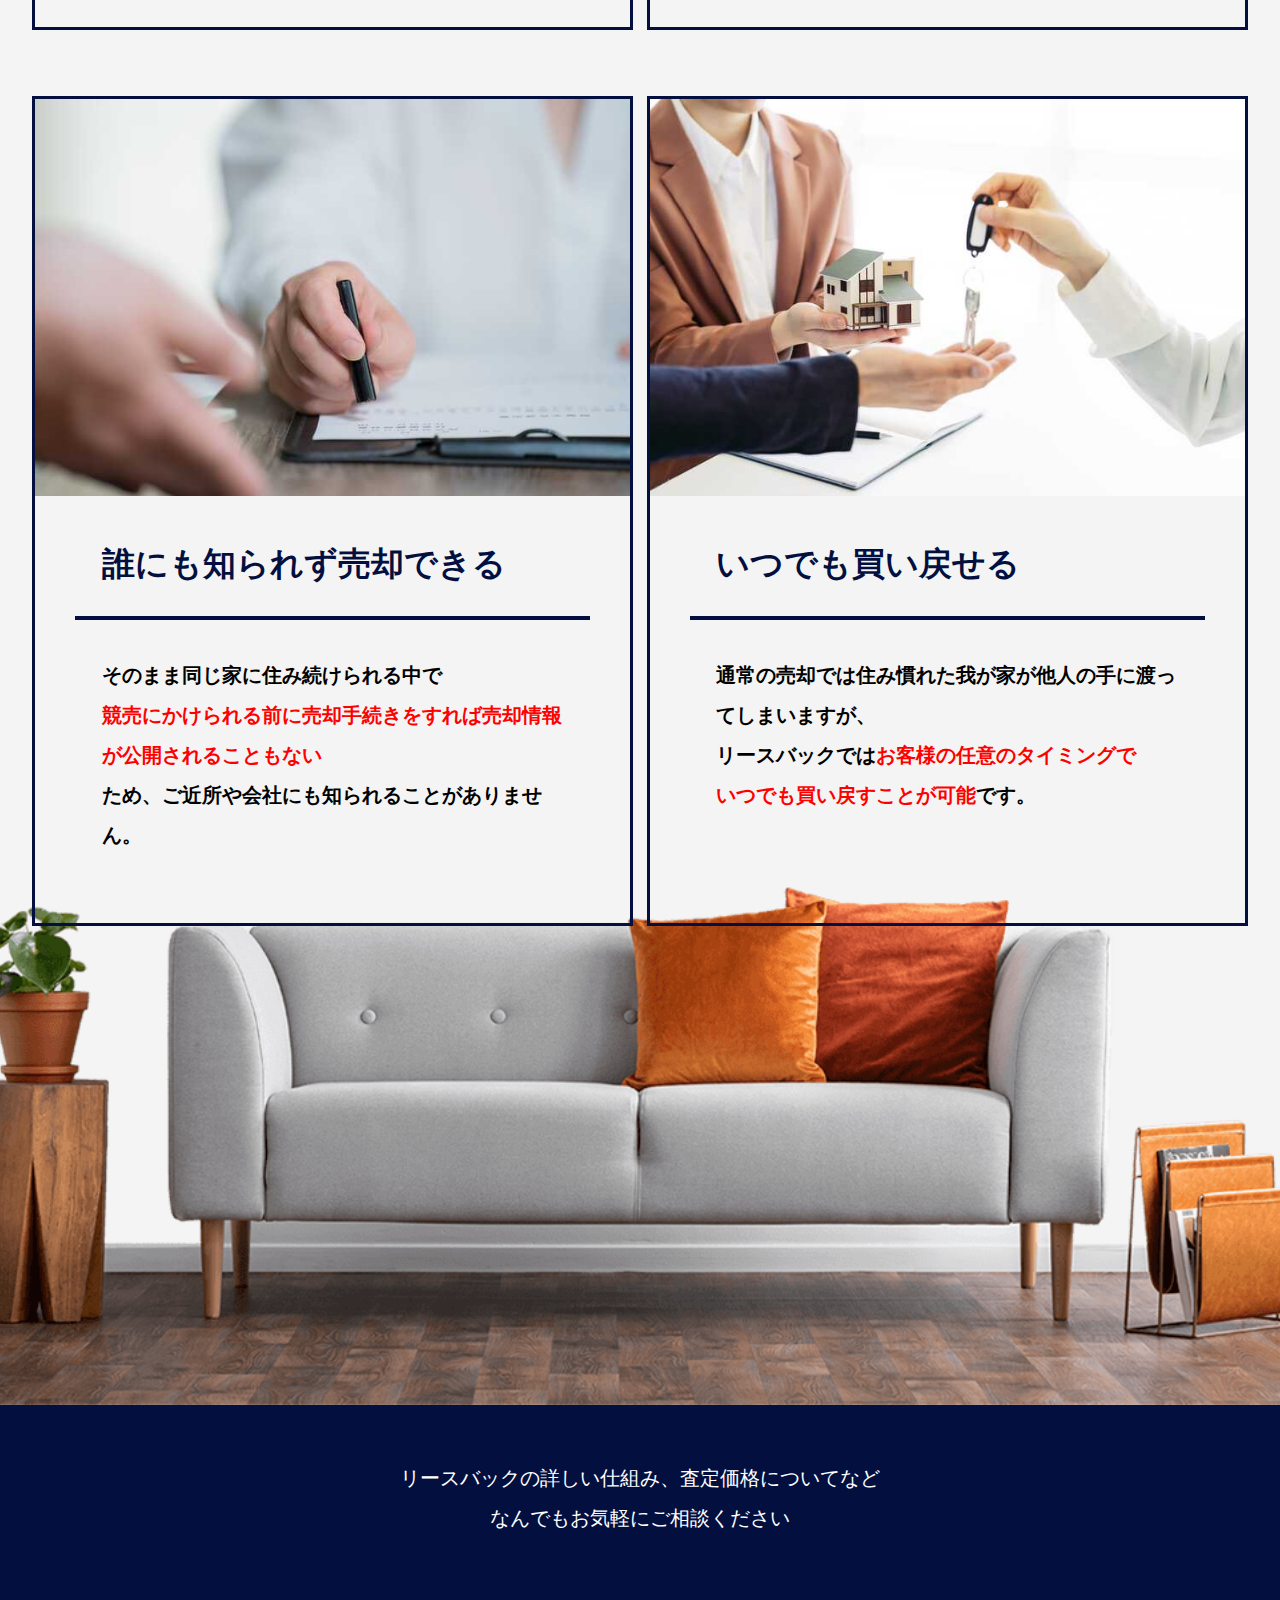
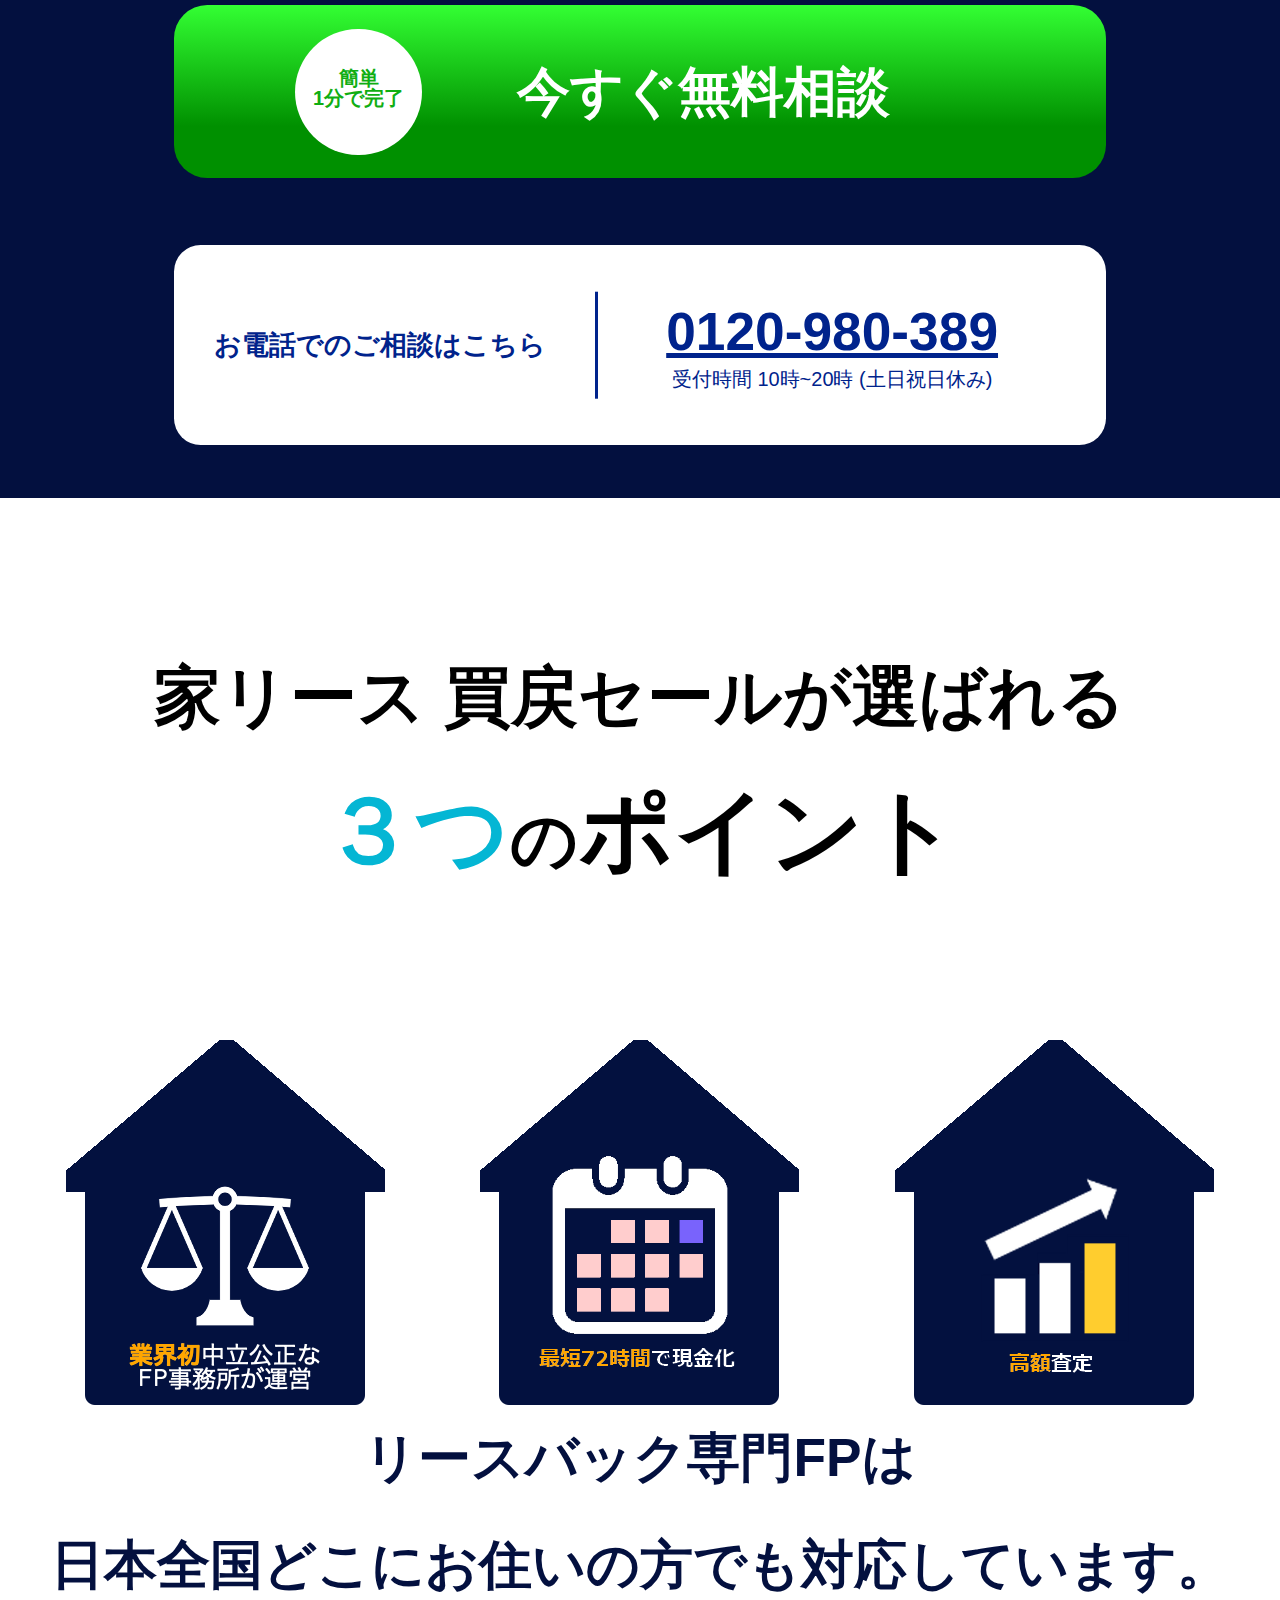
==== commit d0259c4a: "no message" ====
--- a/index.html
+++ b/index.html
@@ -16,7 +16,7 @@
   <meta property="og:type" content="website" />
   <meta property="og:locale" content="ja_JP" />
   <meta property="og:url" content="https://au-trust.co.jp/autrust-lp" />
-  <meta property="og:image" content="https://au-trust.co.jp/autrust-lp/img/logo_title.svg" />
+  <meta property="og:image" name="twitter:image:src" content="https://au-trust.co.jp/autrust-lp/img/logo_title2.png" />
   <meta property="og:image:width" content="1200px" />
   <meta property="og:image:height" content="630px" />
   <meta property="fb:app_id" content="">
@@ -262,7 +262,8 @@
             </div>
             <div>
               <img class="a" src="img/customer-01.png" alt="お客様の写真①">
-              <a class="b" href="assets/pdf/お客様のお声①.pdf"><img class="a" src="img/customer01.png" alt="お客様のお声pdf①"></a>
+              <a class="b" href="assets/pdf/customer-1.pdf"><img class="a" src="img/customer01.png"
+                  alt="お客様のお声pdf①"></a>
               <p class="c">住宅ローンを滞納してしまい、債権者から任意売却を進められました。
                 しかし子供が高校卒業するまでは、引越ししたくないので、どうしたらいいのか途方に暮れていました。
                 しかしＡＵトラストさんが相談に乗ってくださったおかげで、
@@ -277,7 +278,8 @@
             </div>
             <div>
               <img class="a" src="img/customer-02.png" alt="お客様の写真②">
-              <a class="b" href="assets/pdf/お客様のお声②.pdf"><img class="a" src="img/customer02.png" alt="お客様のお声pdf②"></a>
+              <a class="b" href="assets/pdf/customer-2.pdf"><img class="a" src="img/customer02.png"
+                  alt="お客様のお声pdf②"></a>
               <p class="c">
                 困っている所、助けて頂き本当に助かりました<br>親切に対応して頂き、話もわかりやすく<br>とどこおりなく任意売却完了を迎える事が出来ました。加藤さんには、本当に感謝しております。大変、お世話になりました。ありがとうございました。
               </p>
@@ -291,7 +293,8 @@
             </div>
             <div>
               <img class="a" src="img/customer-03.png" alt="お客様の写真③">
-              <a class="b" href="assets/pdf/お客様のお声③.pdf"><img class="a" src="img/customer03.png" alt="お客様のお声pdf③"></a>
+              <a class="b" href="assets/pdf/customer-3.pdf"><img class="a" src="img/customer03.png"
+                  alt="お客様のお声pdf③"></a>
               <p class="c">家族で住んでいますが、仕事で資金が必要なため、3年後に買い戻すという事でリースバックを利用しました。約３ヶ月延長してしまいましたが、無事買戻しができ、感謝しております。</p>
             </div>
           </div>
@@ -303,7 +306,8 @@
             </div>
             <div>
               <img class="a" src="img/customer-04.png" alt="お客様の写真④">
-              <a class="b" href="assets/pdf/お客様のお声④.pdf"><img class="a" src="img/customer04.png" alt="お客様のお声pdf④"></a>
+              <a class="b" href="assets/pdf/customer-4.pdf"><img class="a" src="img/customer04.png"
+                  alt="お客様のお声pdf④"></a>
               <p class="c">
                 ローンの支払いで悩んでいる時、ネットでＡＵトラストの事を知り、相談しました。<br>
                 精神的に非常に楽になり、その後も電話でいろいろ相談させて頂き大変助かりました。本当にありがとうございました。
--- a/assets/css/style.css
+++ b/assets/css/style.css
@@ -58,7 +58,7 @@
   display: grid;
   grid-template:"a c" auto
                 "b c" auto
-                "d c" auto / 55%;
+                "d c" auto / 56%;
 }
 
 .a {
@@ -1380,9 +1380,6 @@
     margin-left: 0;
   }
 
-.sec02-cont-02 a {
-  line-height: 4em;
-}
   .fz-15 {
     font-size: 10px;
   }
